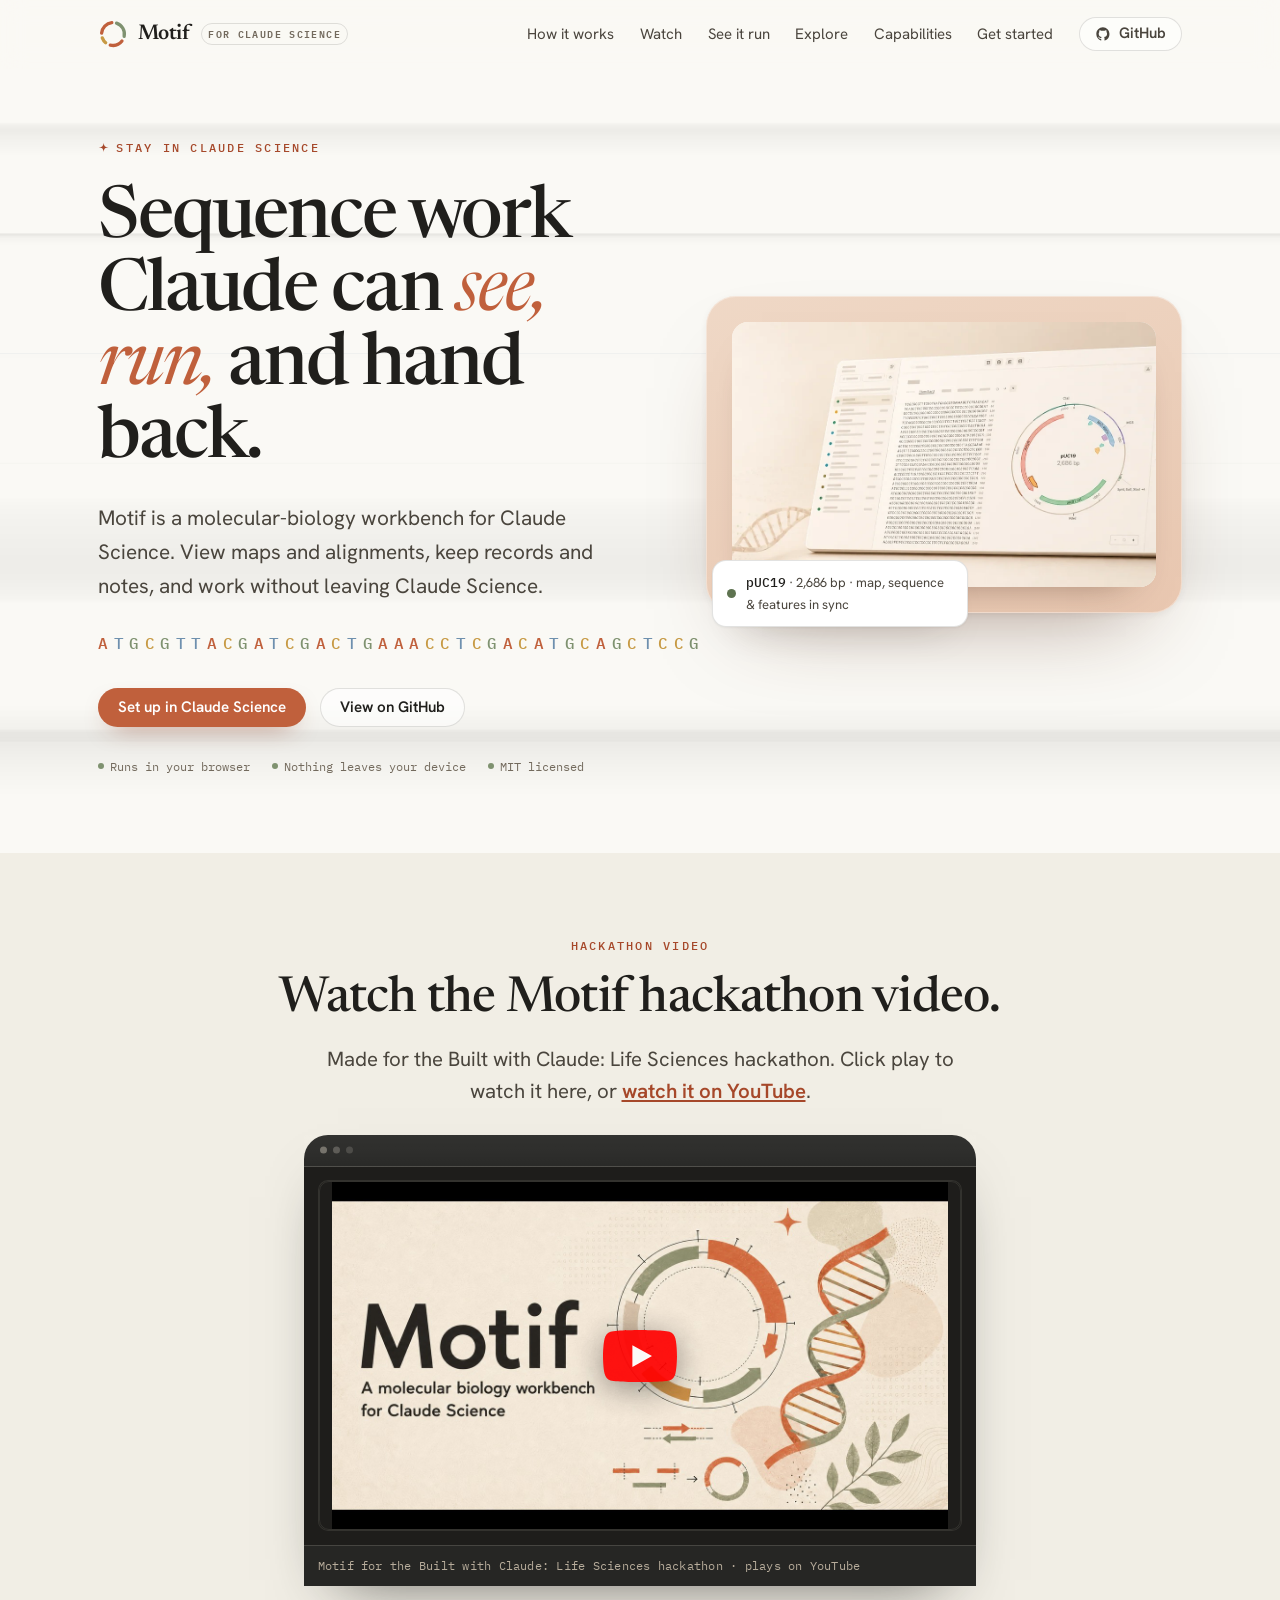
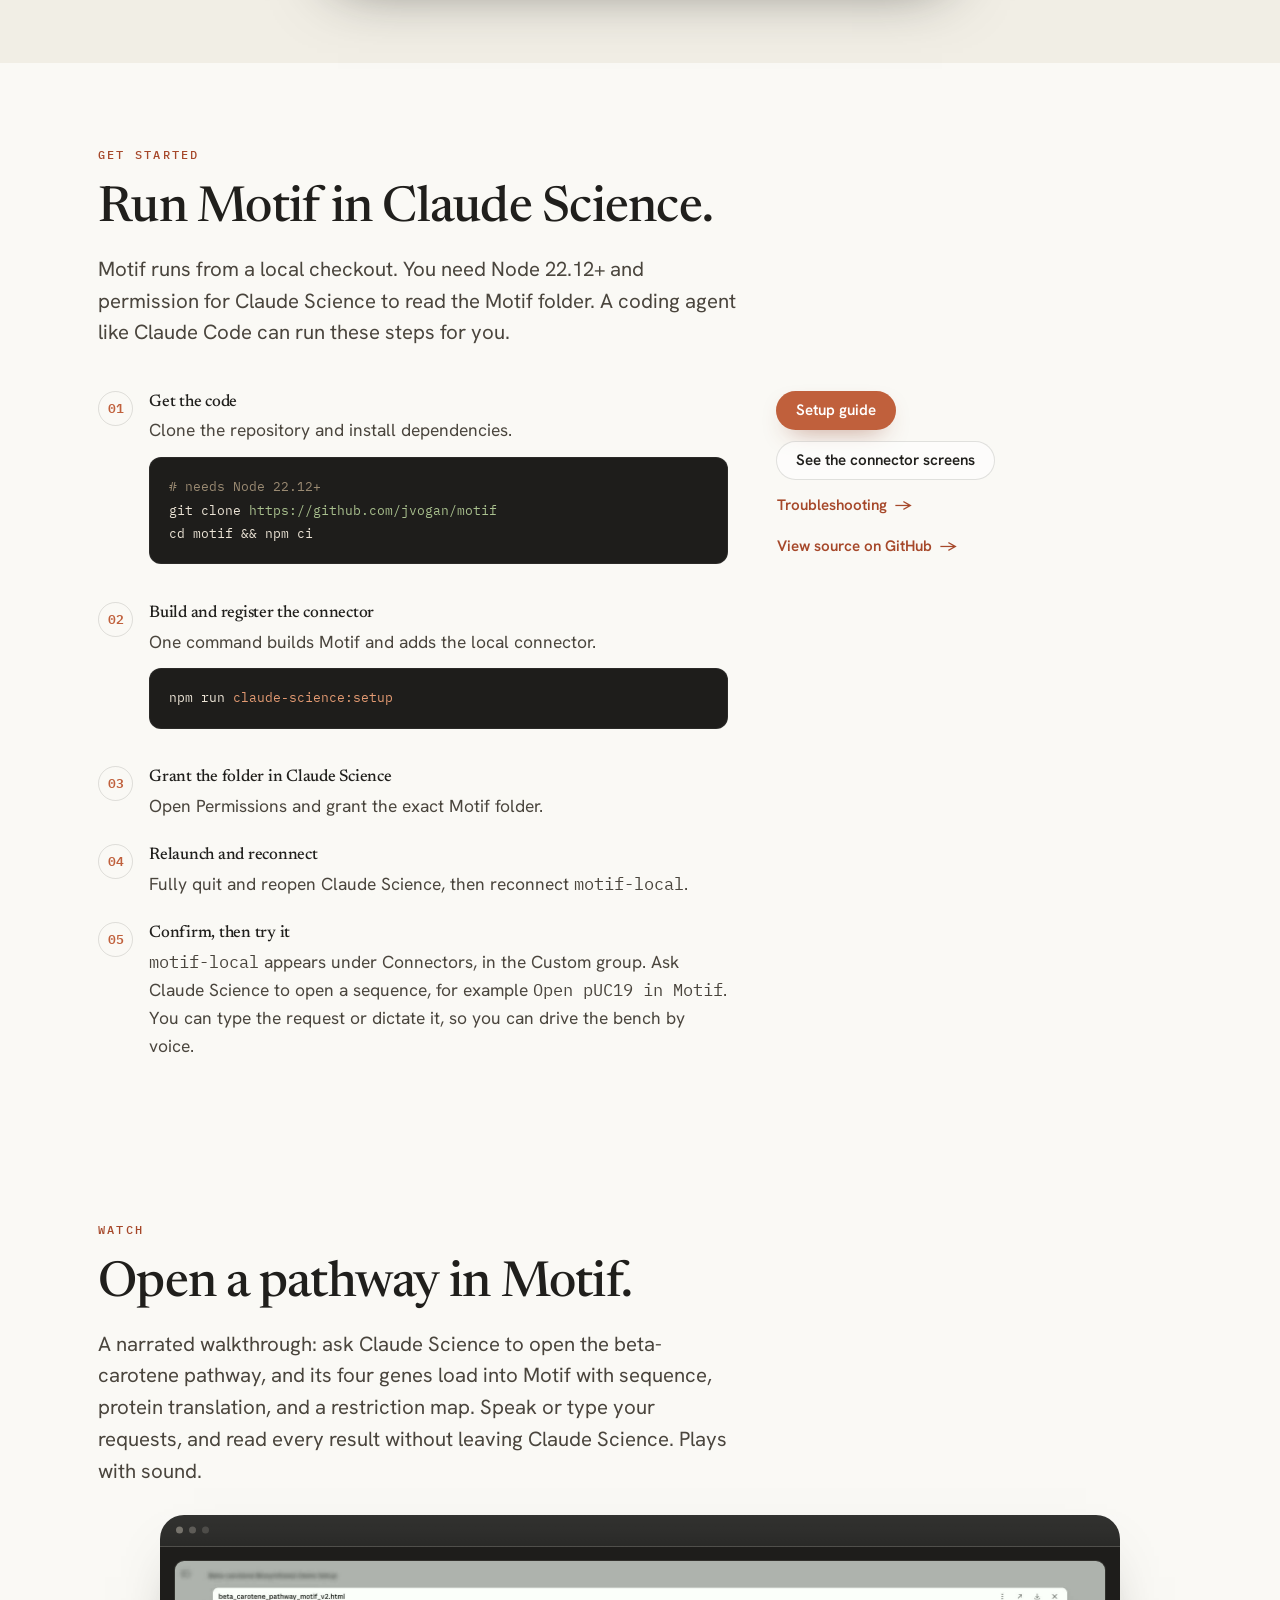
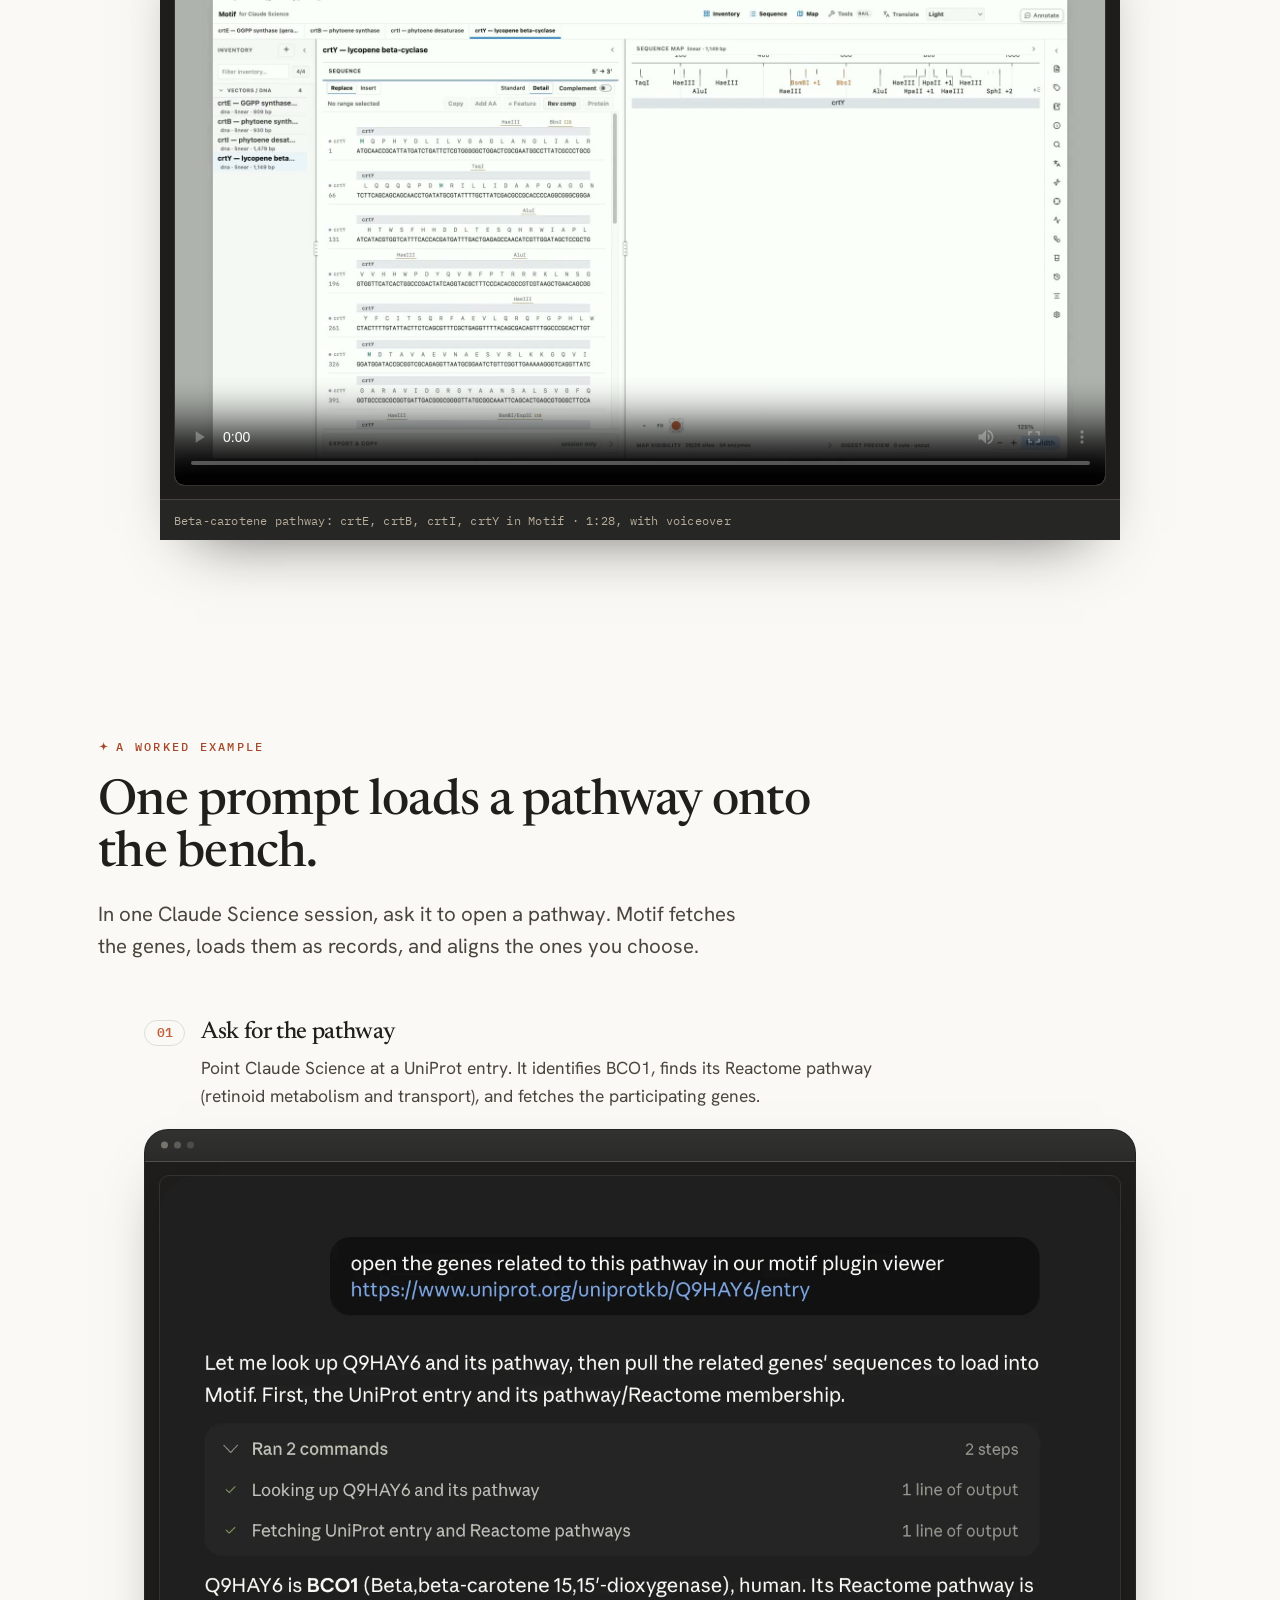
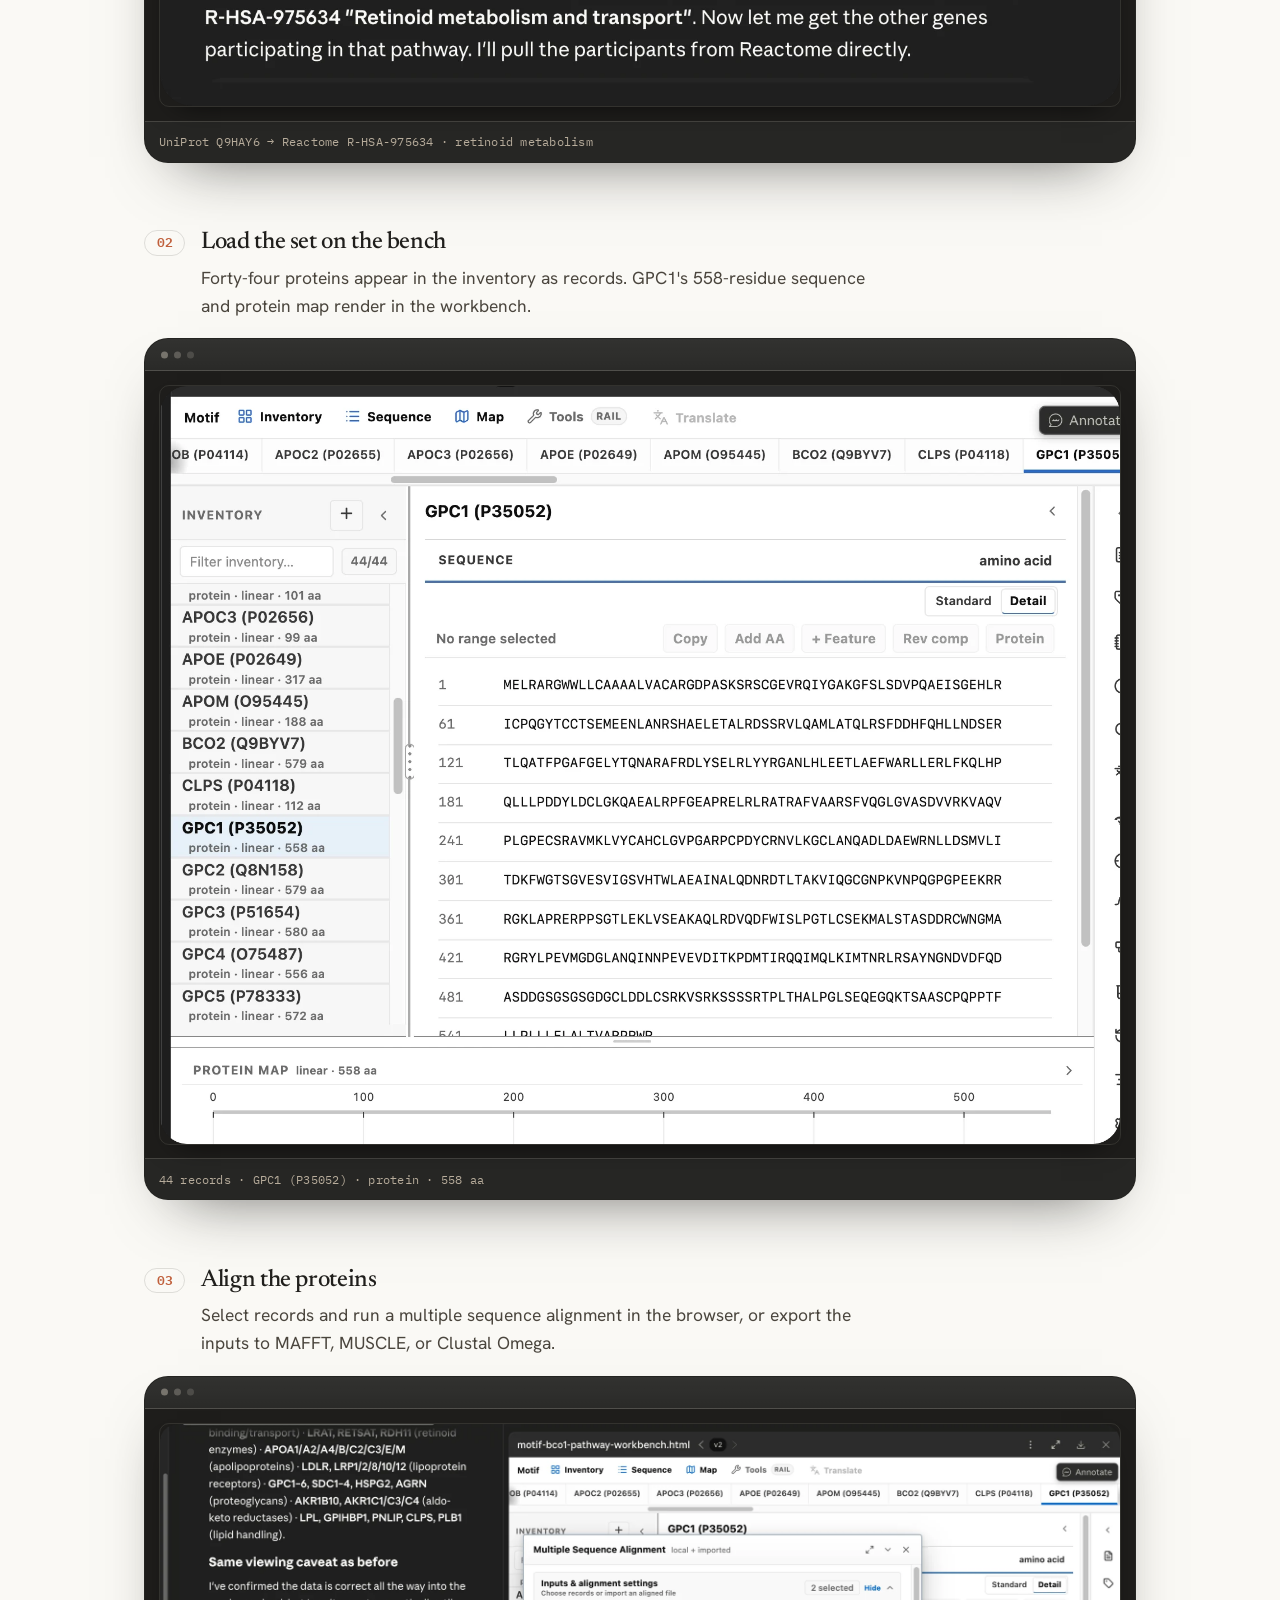
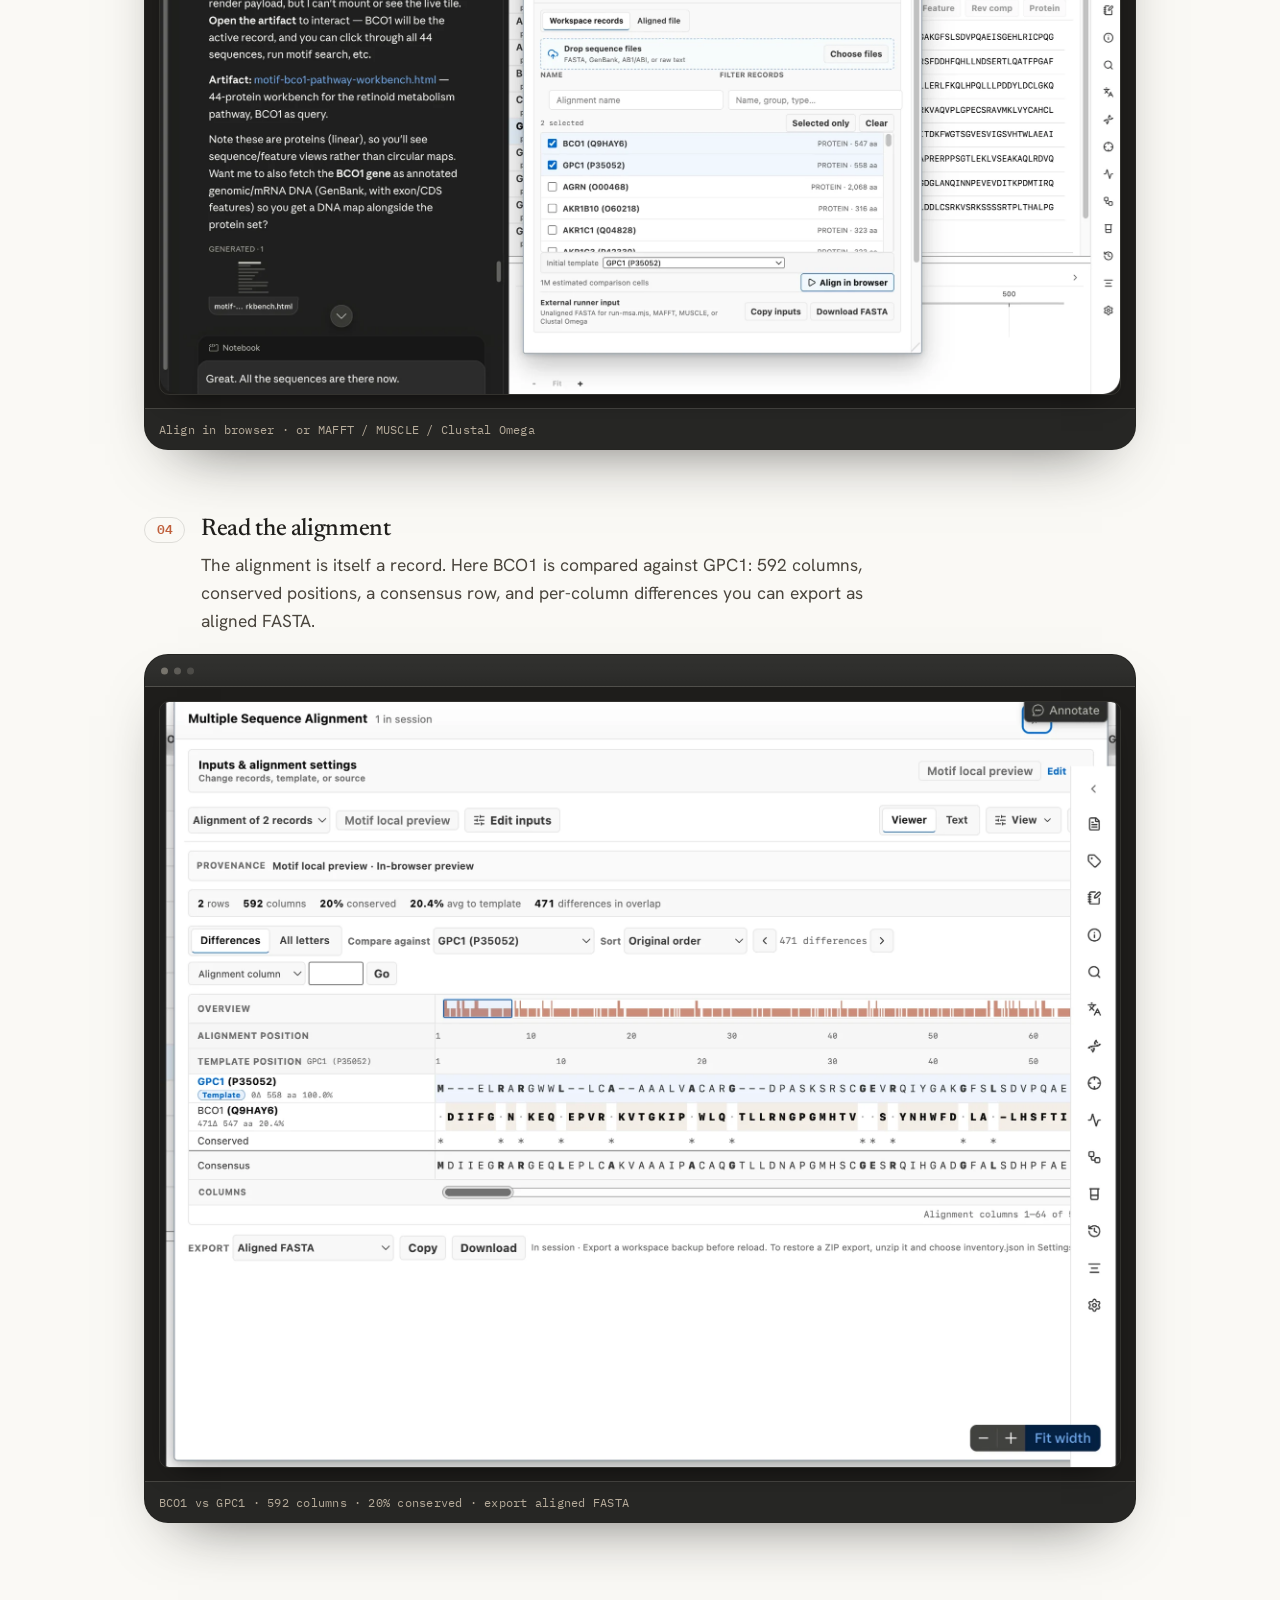
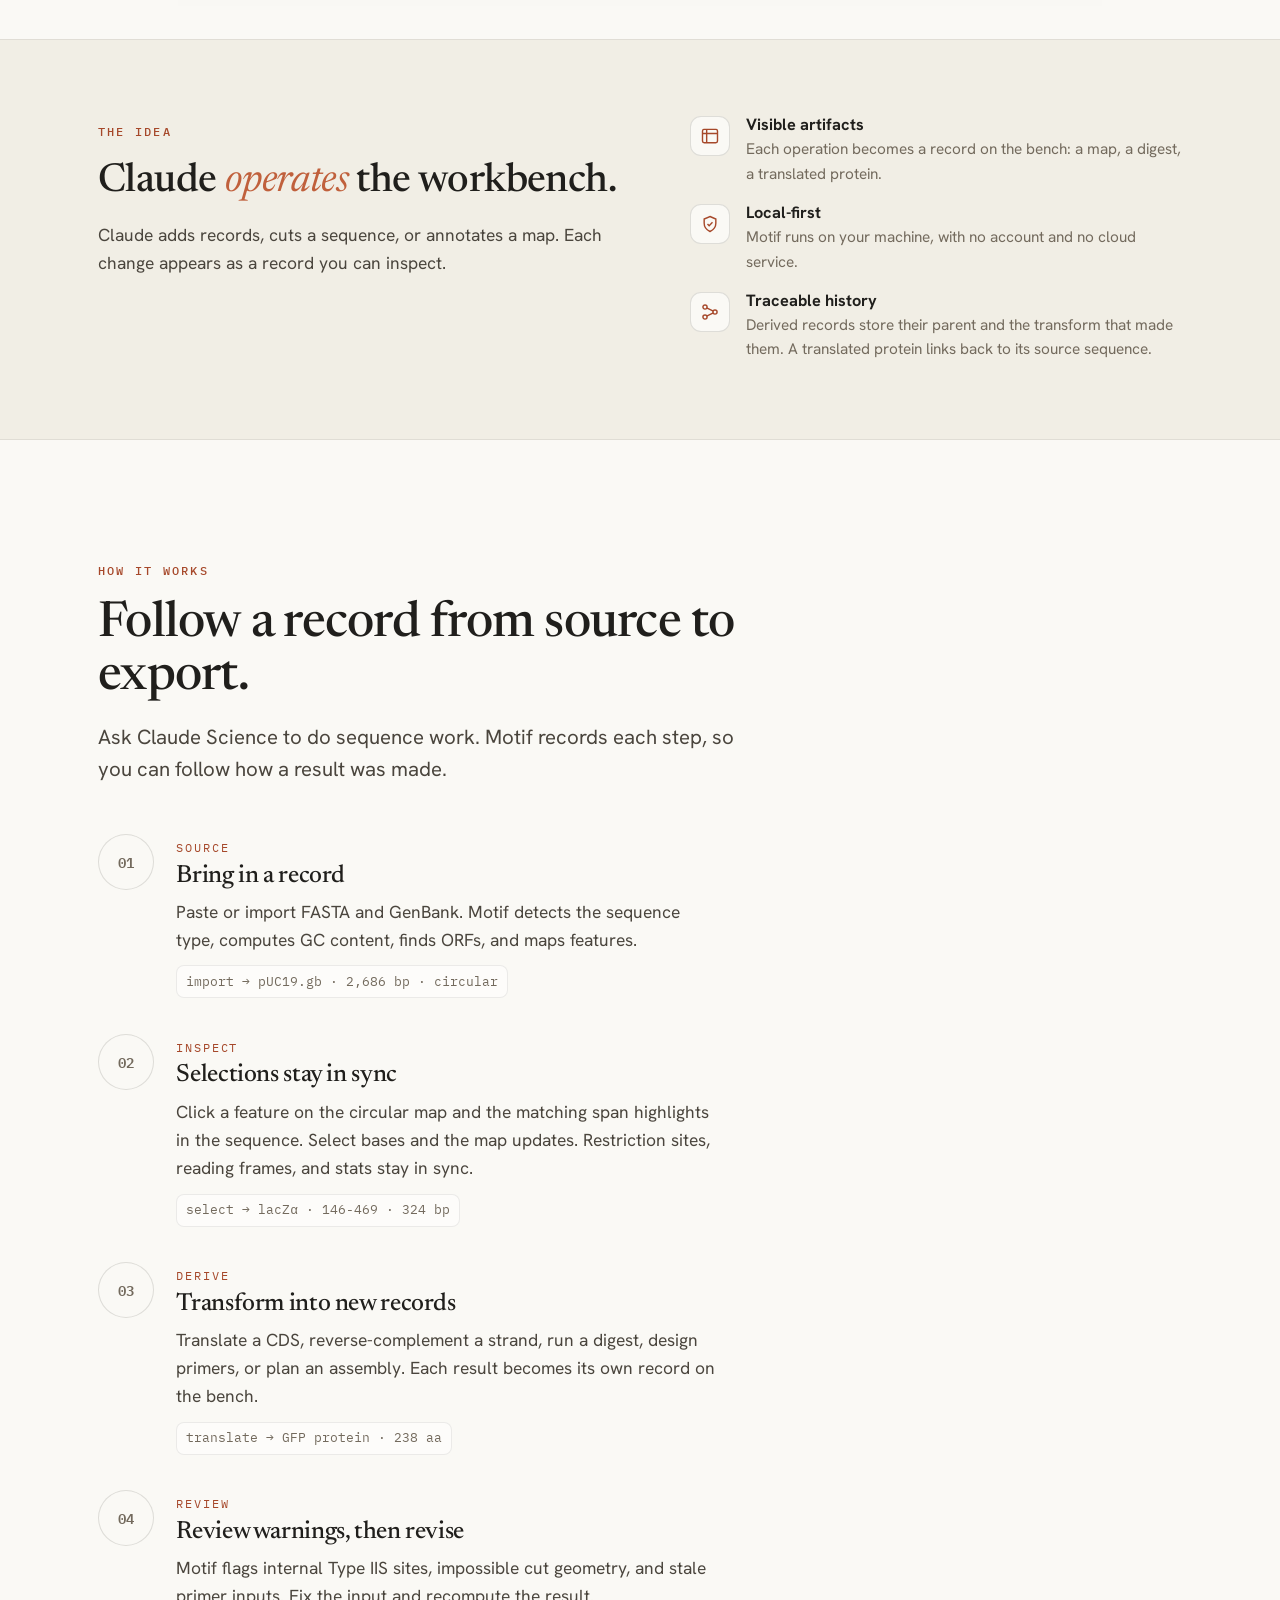
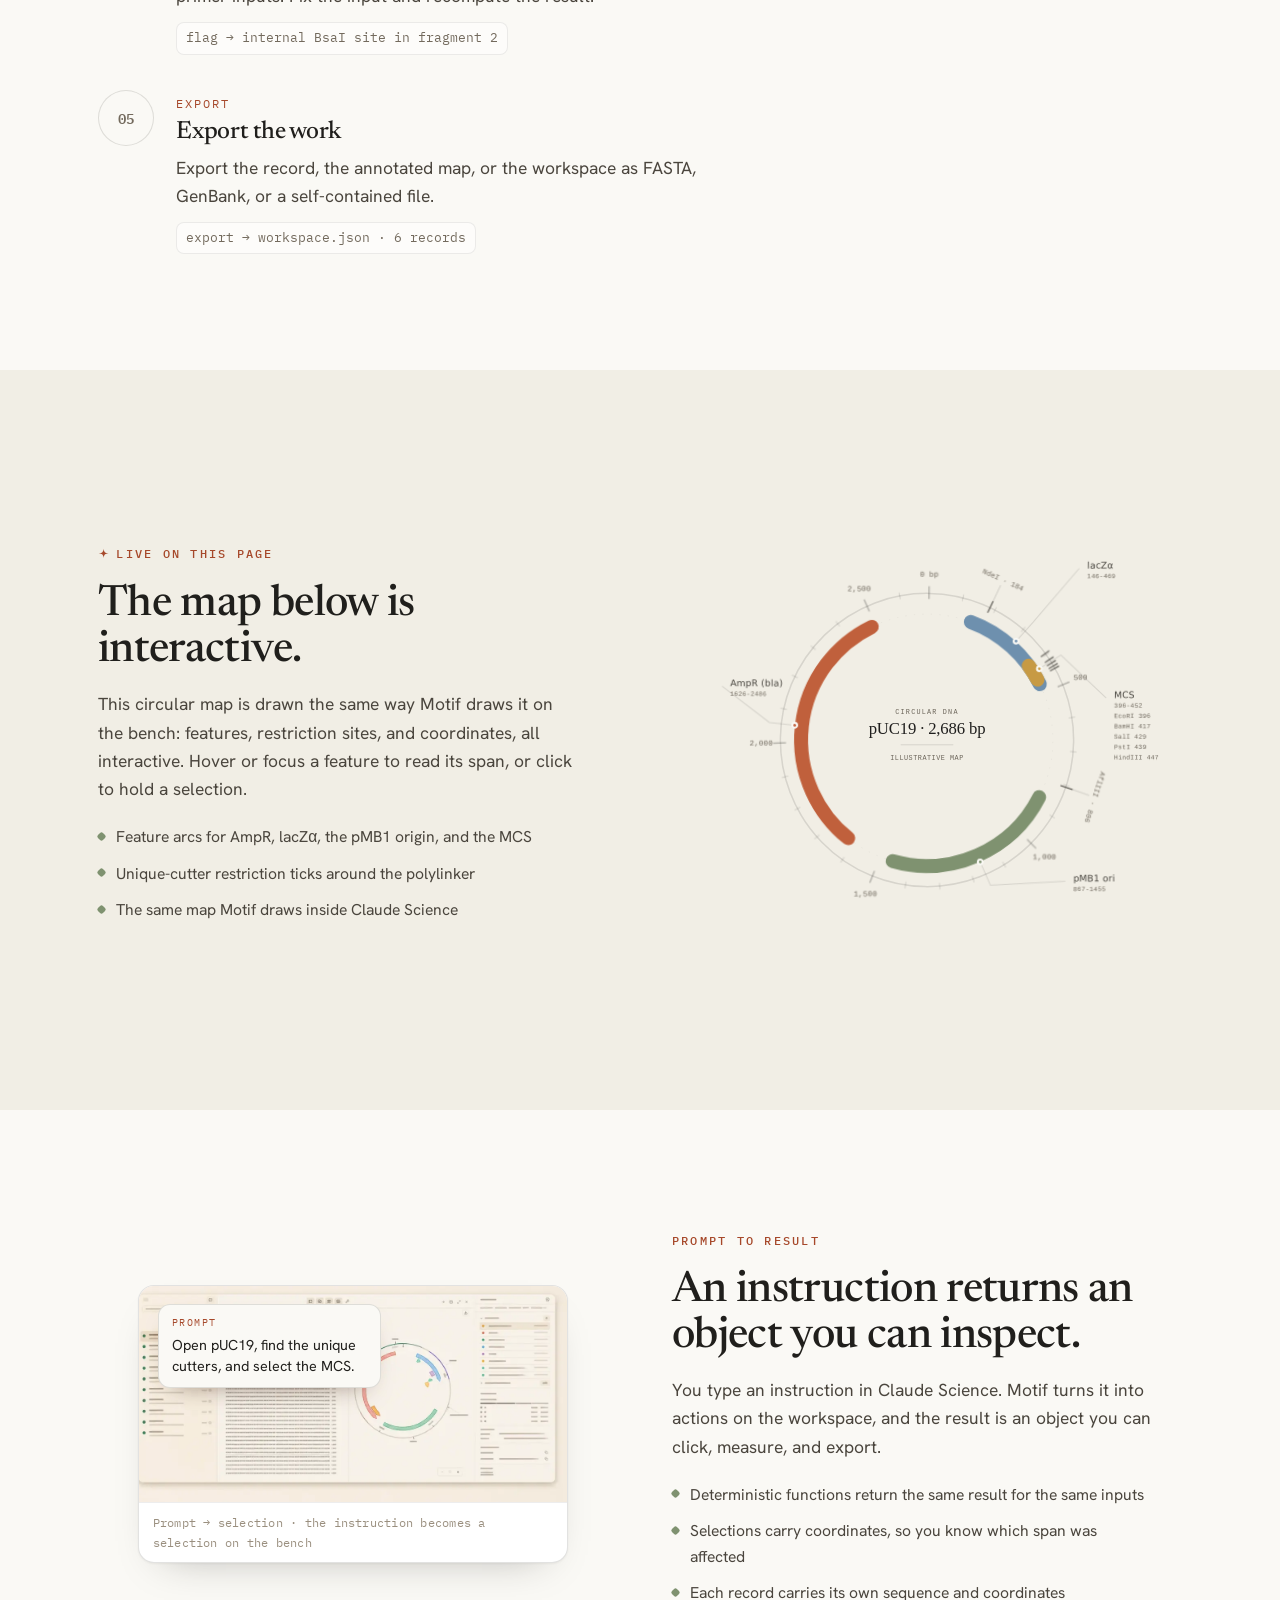
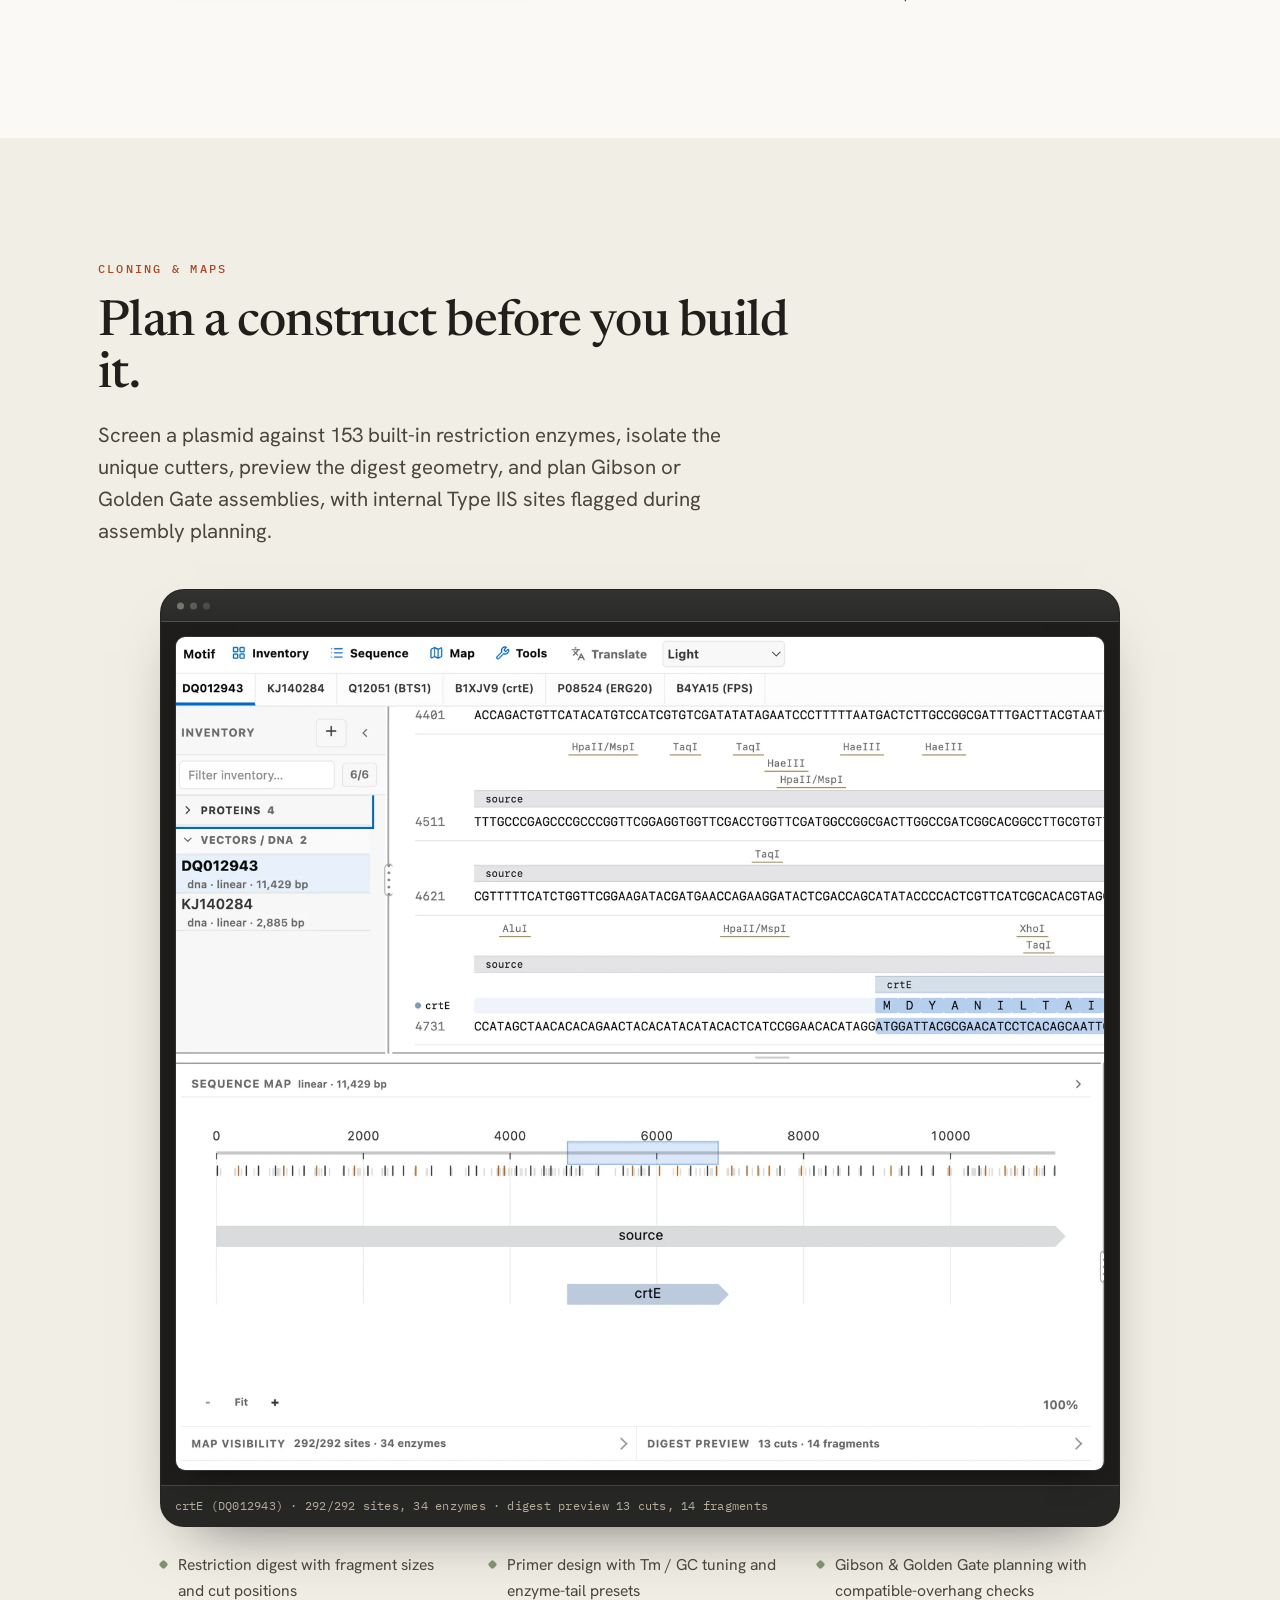
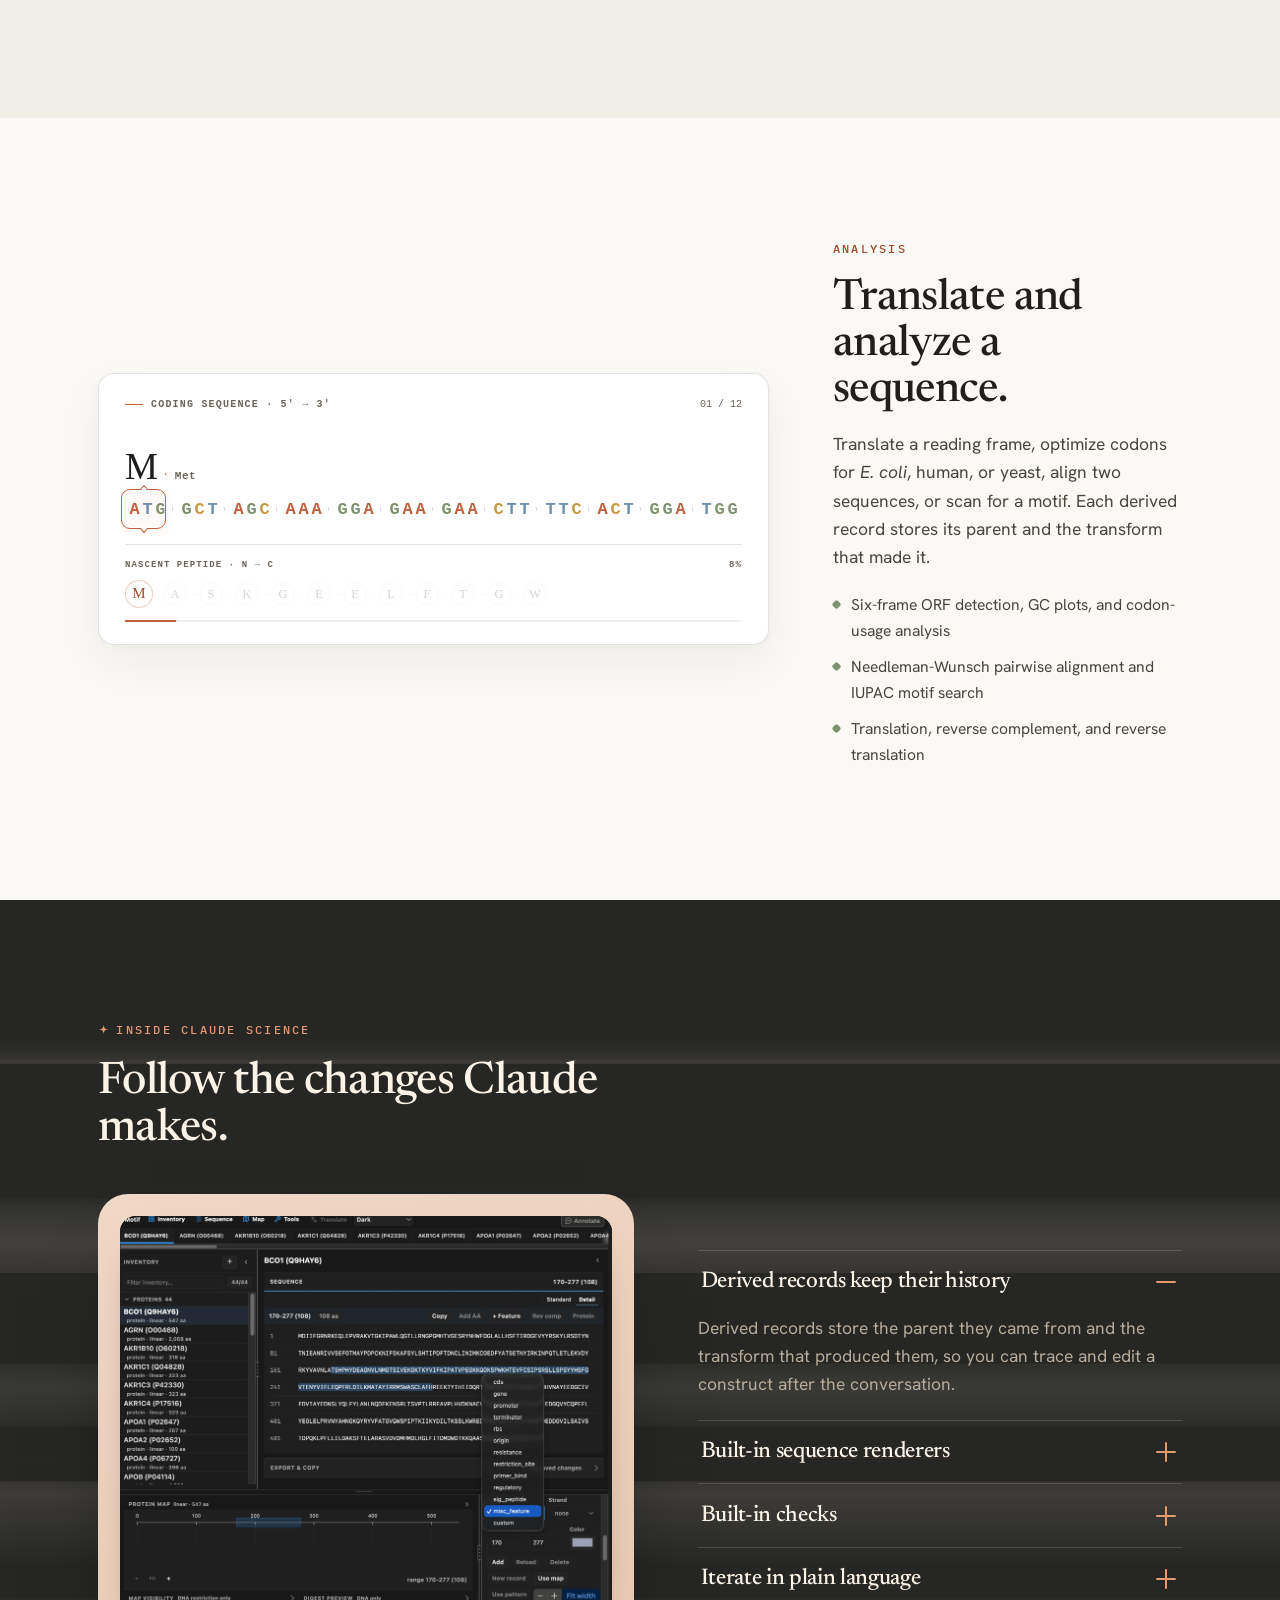
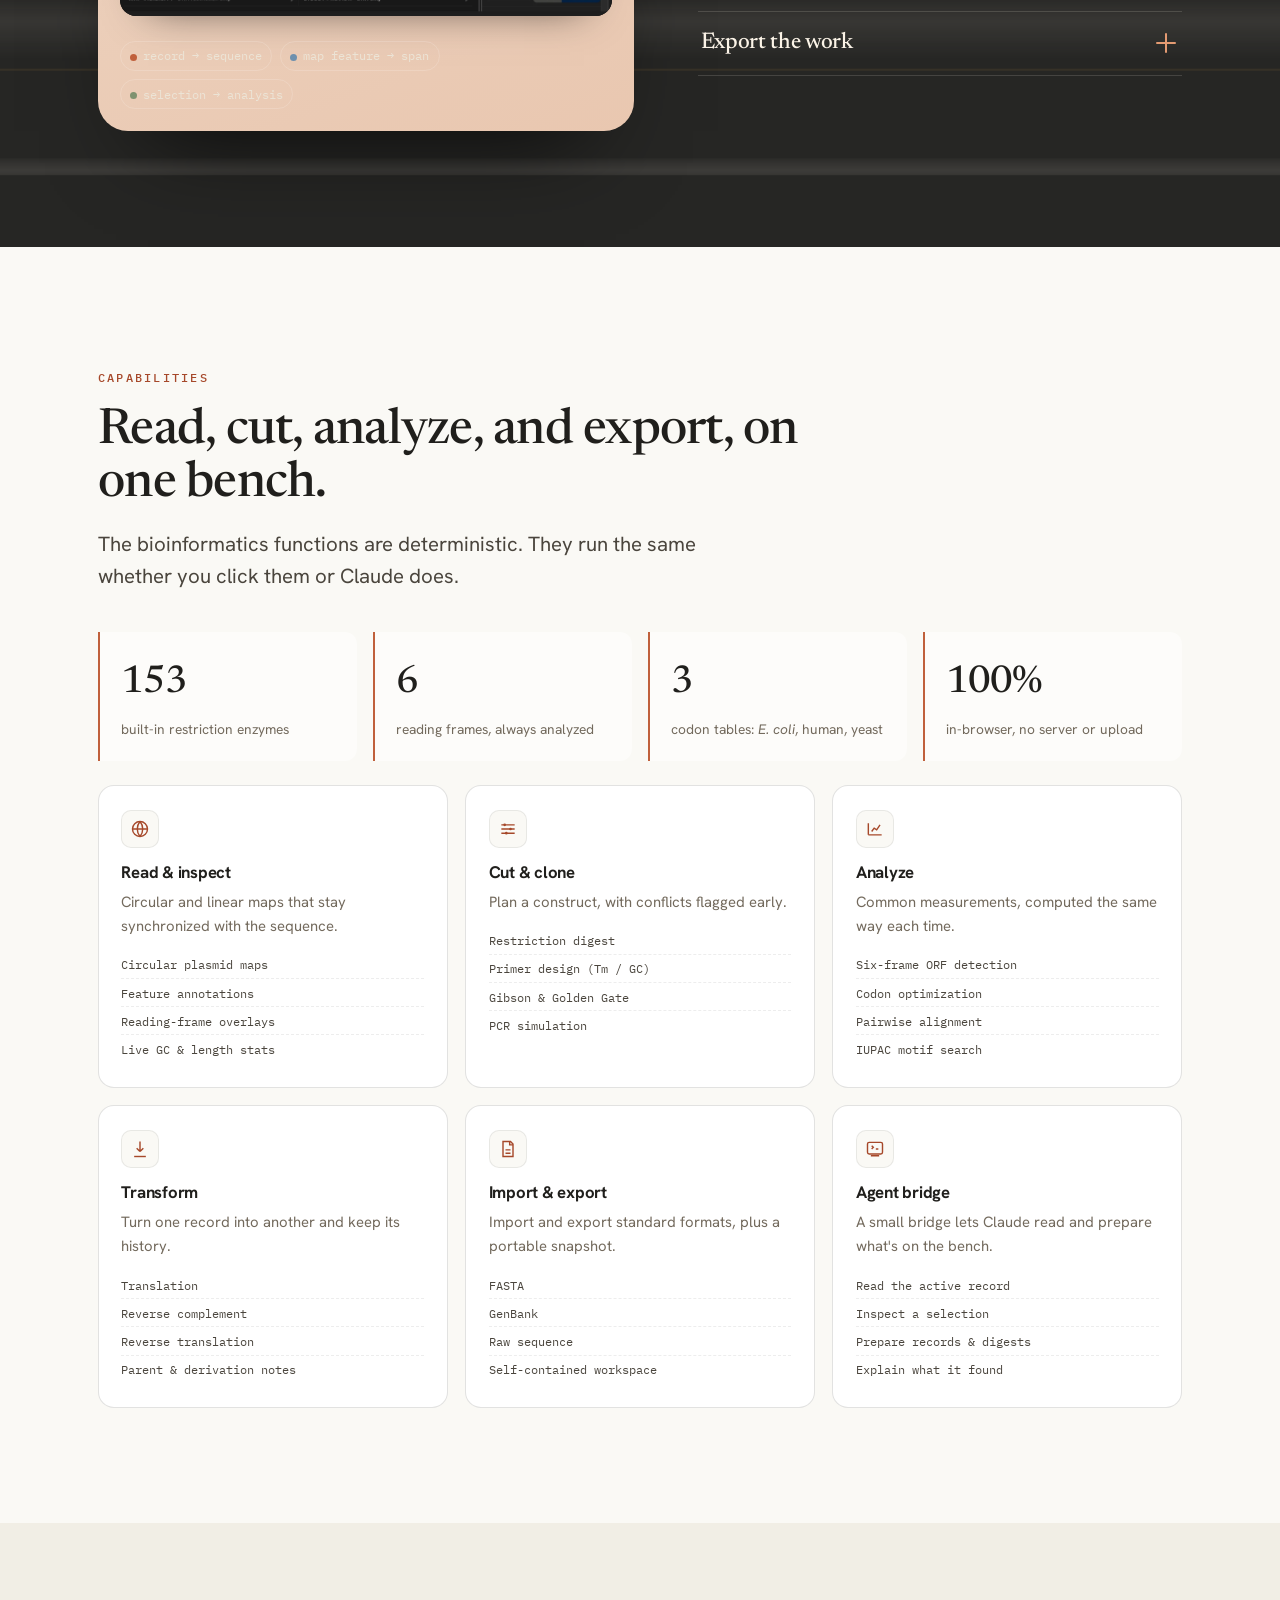
==== index.html @ 1529b946 "Add a hackathon video section with a click-to-load YouTube embed Add a temporary section near the to" ====
<!doctype html>
<html lang="en">
<head>
  <meta charset="UTF-8" />
  <meta name="viewport" content="width=device-width, initial-scale=1" />
  <title>Motif: a molecular-biology bench for Claude Science</title>
  <meta name="description" content="Motif is a Claude Science plugin that turns a conversation into a molecular-biology workbench (plasmid maps, restriction digests, primer design, and cloning plans) you can inspect down to the base pair, all inside Claude Science. Runs locally; nothing leaves your device." />
  <meta name="color-scheme" content="light" />
  <meta name="theme-color" content="#FAF9F5" />
  <link rel="icon" href="assets/img/favicon.svg" type="image/svg+xml" />
  <link rel="canonical" href="https://jvogan.github.io/motif-site/" />

  <meta property="og:type" content="website" />
  <meta property="og:url" content="https://jvogan.github.io/motif-site/" />
  <meta property="og:title" content="Motif: a molecular-biology bench for Claude Science" />
  <meta property="og:description" content="A Claude Science plugin that turns a conversation into a sequence workbench you can inspect down to the base pair. Local-first, MIT-licensed." />
  <meta property="og:image" content="https://jvogan.github.io/motif-site/assets/social/og-card.png" />
  <meta property="og:image:width" content="1200" />
  <meta property="og:image:height" content="630" />
  <meta property="og:image:alt" content="Motif for Claude Science. Sequence records and results in one workbench." />
  <meta name="twitter:card" content="summary_large_image" />
  <meta name="twitter:title" content="Motif: a molecular-biology bench for Claude Science" />
  <meta name="twitter:image" content="https://jvogan.github.io/motif-site/assets/social/og-card.png" />
  <meta name="twitter:image:alt" content="Motif for Claude Science. Sequence records and results in one workbench." />

  <link rel="preconnect" href="https://fonts.googleapis.com" />
  <link rel="preconnect" href="https://fonts.gstatic.com" crossorigin />
  <link href="https://fonts.googleapis.com/css2?family=Newsreader:ital,opsz,wght@0,6..72,400..600;1,6..72,400..500&family=Hanken+Grotesk:wght@400;500;600;700&family=IBM+Plex+Mono:wght@400;500;600&display=swap" rel="stylesheet" />
  <link rel="stylesheet" href="css/styles.css" />
</head>
<body>

<!-- ============================ NAV ============================ -->
<header class="nav" id="nav">
  <div class="container nav__inner">
    <a class="brand" href="#top" aria-label="Motif home">
      <svg viewBox="0 0 100 100" fill="none" aria-hidden="true">
        <path d="M12.09 47.35 A38 38 0 0 1 46.03 12.21" stroke="#C0603C" stroke-width="11" stroke-linecap="round"/>
        <path d="M61.74 13.86 A38 38 0 0 1 87.17 57.90" stroke="#7F9270" stroke-width="11" stroke-linecap="round"/>
        <path d="M79.94 73.40 A38 38 0 0 1 40.81 86.87" stroke="#C0603C" stroke-width="11" stroke-linecap="round"/>
        <path d="M25.57 79.11 A38 38 0 0 1 14.29 63.00" stroke="#C79A44" stroke-width="11" stroke-linecap="round"/>
      </svg>
      Motif
      <span class="brand__for">for Claude Science</span>
    </a>
    <nav class="nav__links" aria-label="Primary">
      <a href="#how">How it works</a>
      <a href="#watch">Watch</a>
      <a href="#session">See it run</a>
      <a href="#explore">Explore</a>
      <a href="#capabilities">Capabilities</a>
      <a href="#setup">Get started</a>
      <a class="nav__gh btn btn--ghost btn--sm" href="https://github.com/jvogan/motif">
        <svg viewBox="0 0 24 24" fill="currentColor" aria-hidden="true"><path d="M12 2C6.48 2 2 6.58 2 12.25c0 4.53 2.87 8.37 6.84 9.73.5.1.68-.22.68-.49l-.01-1.7c-2.78.62-3.37-1.37-3.37-1.37-.46-1.18-1.11-1.5-1.11-1.5-.9-.63.07-.62.07-.62 1 .07 1.53 1.06 1.53 1.06.89 1.56 2.34 1.11 2.91.85.09-.66.35-1.11.63-1.37-2.22-.26-4.56-1.14-4.56-5.06 0-1.12.39-2.03 1.03-2.75-.1-.26-.45-1.3.1-2.7 0 0 .84-.28 2.75 1.05a9.4 9.4 0 0 1 5 0c1.91-1.33 2.75-1.05 2.75-1.05.55 1.4.2 2.44.1 2.7.64.72 1.03 1.63 1.03 2.75 0 3.93-2.34 4.79-4.57 5.05.36.32.68.94.68 1.9l-.01 2.82c0 .27.18.6.69.49A10.26 10.26 0 0 0 22 12.25C22 6.58 17.52 2 12 2Z"/></svg>
        GitHub
      </a>
    </nav>
  </div>
</header>

<main id="top">

<!-- ============================ HERO ============================ -->
<section class="hero" aria-labelledby="hero-h">
  <div class="ambient-host" data-ambient="light" aria-hidden="true"></div>
  <div class="container hero__grid">
    <div class="hero__copy">
      <span class="eyebrow">
        <svg class="ast" viewBox="0 0 24 24" fill="currentColor" aria-hidden="true"><path d="M12 1.5c.45 4.6 1.7 7.2 4.2 8.5 1.45.78 3.4 1.3 6.3 1.5-2.9.2-4.85.72-6.3 1.5-2.5 1.3-3.75 3.9-4.2 8.5-.45-4.6-1.7-7.2-4.2-8.5-1.45-.78-3.4-1.3-6.3-1.5 2.9-.2 4.85-.72 6.3-1.5 2.5-1.3 3.75-3.9 4.2-8.5Z"/></svg>
        Stay in Claude Science
      </span>
      <h1 id="hero-h">Sequence work Claude can <em>see, run,</em> and hand back.</h1>
      <p class="hero__lead">Motif is a molecular-biology workbench for Claude Science. View maps and alignments, keep records and notes, and work without leaving Claude Science.</p>
      <div class="motif-strip" id="motifStrip" aria-hidden="true"></div>
      <div class="hero__cta">
        <a class="btn btn--primary" href="#setup">Set up in Claude Science</a>
        <a class="btn btn--ghost" href="https://github.com/jvogan/motif">View on GitHub</a>
      </div>
      <div class="hero__trust">
        <span><i class="dot"></i> Runs in your browser</span>
        <span><i class="dot"></i> Nothing leaves your device</span>
        <span><i class="dot"></i> MIT licensed</span>
      </div>
    </div>

    <div class="hero__stage reveal">
      <div class="panel">
        <div class="panel__inner">
          <img src="assets/img/hero-workbench.webp" width="1800" height="600"
               alt="The Motif workbench: a three-pane view with a sequence inventory, a nucleotide sequence pane, and a circular pUC19 plasmid map with labeled features, on a warm cream background." />
        </div>
      </div>
      <div class="hero__chip" aria-hidden="true">
        <i class="pulse"></i>
        <span><span class="mono">pUC19</span> · 2,686 bp · map, sequence &amp; features in sync</span>
      </div>
    </div>
  </div>
</section>

<!-- ============================ HACKATHON VIDEO (TEMP — remove after hackathon) ============================ -->
<section class="section section--tight bg-parchment" id="hackathon" aria-labelledby="hk-h">
  <div class="container">
    <div class="section-head reveal">
      <span class="eyebrow">Hackathon video</span>
      <h2 id="hk-h">Watch the Motif hackathon video.</h2>
      <p class="lead">Made for the Built with Claude: Life Sciences hackathon. Click play to watch it here, or <a class="ytlite__yt" href="https://www.youtube.com/watch?v=i3rKC03oKtM">watch it on YouTube</a>.</p>
    </div>
    <figure class="screenshot-window video-window ytlite reveal" data-ytid="i3rKC03oKtM">
      <div class="screenshot-window__bar" aria-hidden="true"></div>
      <div class="screenshot-window__image">
        <button type="button" class="ytlite__btn" aria-label="Play the Motif hackathon video on YouTube">
          <img class="ytlite__poster" src="assets/video/hackathon-yt-poster.jpg" width="1280" height="720"
               alt="" loading="lazy" />
          <span class="ytlite__play" aria-hidden="true">
            <svg viewBox="0 0 68 48"><path d="M66.52 7.74c-.78-2.93-2.49-5.42-5.42-6.2C55.79.13 34 0 34 0S12.21.13 6.9 1.54c-2.93.78-4.63 3.27-5.42 6.2C.06 13.05 0 24 0 24s.06 10.95 1.48 16.26c.78 2.93 2.49 5.42 5.42 6.2C12.21 47.87 34 48 34 48s21.79-.13 27.1-1.54c2.93-.78 4.64-3.27 5.42-6.2C67.94 34.95 68 24 68 24s-.06-10.95-1.48-16.26z" fill="#f00"/><path d="M45 24 27 14v20z" fill="#fff"/></svg>
          </span>
        </button>
      </div>
      <figcaption>Motif for the Built with Claude: Life Sciences hackathon · plays on YouTube</figcaption>
    </figure>
  </div>
</section>

<!-- ============================ GET STARTED (setup, near top) ============================ -->
<section class="section section--tight" id="setup" aria-labelledby="setup-h">
  <div class="container">
    <div class="section-head reveal">
      <span class="eyebrow">Get started</span>
      <h2 id="setup-h">Run Motif in Claude Science.</h2>
      <p class="lead">Motif runs from a local checkout. You need Node&nbsp;22.12+ and permission for Claude Science to read the Motif folder. A coding agent like Claude&nbsp;Code can run these steps for you.</p>
    </div>
    <div class="setup reveal">
      <ol class="setup__steps">
        <li class="setup__step">
          <h3>Get the code</h3>
          <p>Clone the repository and install dependencies.</p>
          <pre class="code"><span class="c"># needs Node 22.12+</span>
git clone <span class="s">https://github.com/jvogan/motif</span>
cd motif &amp;&amp; npm ci</pre>
        </li>
        <li class="setup__step">
          <h3>Build and register the connector</h3>
          <p>One command builds Motif and adds the local connector.</p>
          <pre class="code">npm run <span class="p">claude-science:setup</span></pre>
        </li>
        <li class="setup__step">
          <h3>Grant the folder in Claude Science</h3>
          <p>Open Permissions and grant the exact Motif folder.</p>
        </li>
        <li class="setup__step">
          <h3>Relaunch and reconnect</h3>
          <p>Fully quit and reopen Claude Science, then reconnect <span class="mono">motif-local</span>.</p>
        </li>
        <li class="setup__step">
          <h3>Confirm, then try it</h3>
          <p><span class="mono">motif-local</span> appears under Connectors, in the Custom group. Ask Claude Science to open a sequence, for example <span class="mono">Open pUC19 in Motif</span>. You can type the request or dictate it, so you can drive the bench by voice.</p>
        </li>
      </ol>
      <aside class="setup__aside">
        <div class="setup__links">
          <a class="btn btn--primary" href="https://github.com/jvogan/motif/blob/main/docs/CLAUDE_SCIENCE_QUICKSTART.md">Setup guide</a>
          <a class="btn btn--ghost" href="#connect">See the connector screens</a>
          <a class="btn btn--link" href="https://github.com/jvogan/motif/blob/main/docs/CLAUDE_SCIENCE_TROUBLESHOOTING.md">Troubleshooting <span class="arrow" aria-hidden="true">→</span></a>
          <a class="btn btn--link" href="https://github.com/jvogan/motif">View source on GitHub <span class="arrow" aria-hidden="true">→</span></a>
        </div>
      </aside>
    </div>
  </div>
</section>

<!-- ============================ WATCH ============================ -->
<section class="section section--tight" id="watch" aria-labelledby="watch-h">
  <div class="container">
    <div class="section-head reveal">
      <span class="eyebrow">Watch</span>
      <h2 id="watch-h">Open a pathway in Motif.</h2>
      <p class="lead">A narrated walkthrough: ask Claude Science to open the beta-carotene pathway, and its four genes load into Motif with sequence, protein translation, and a restriction map. Speak or type your requests, and read every result without leaving Claude Science. Plays with sound.</p>
    </div>
    <figure class="screenshot-window video-window reveal">
      <div class="screenshot-window__bar" aria-hidden="true"></div>
      <div class="screenshot-window__image">
        <video controls preload="metadata" playsinline
               poster="assets/video/motif-demo-full-poster.jpg" width="1920" height="1080">
          <source src="assets/video/motif-demo-full.mp4" type="video/mp4" />
          <p>Your browser cannot play embedded video. <a href="assets/video/motif-demo-full.mp4">Download the video</a>.</p>
        </video>
      </div>
      <figcaption>Beta-carotene pathway: crtE, crtB, crtI, crtY in Motif · 1:28, with voiceover</figcaption>
    </figure>
  </div>
</section>

<!-- ============================ REAL SESSION (product screenshots) ============================ -->
<section class="section" id="session" aria-labelledby="ses-h">
  <div class="container">
    <div class="section-head reveal">
      <span class="eyebrow"><svg class="ast" viewBox="0 0 24 24" fill="currentColor" aria-hidden="true"><path d="M12 1.5c.45 4.6 1.7 7.2 4.2 8.5 1.45.78 3.4 1.3 6.3 1.5-2.9.2-4.85.72-6.3 1.5-2.5 1.3-3.75 3.9-4.2 8.5-.45-4.6-1.7-7.2-4.2-8.5-1.45-.78-3.4-1.3-6.3-1.5 2.9-.2 4.85-.72 6.3-1.5 2.5-1.3 3.75-3.9 4.2-8.5Z"/></svg> A worked example</span>
      <h2 id="ses-h">One prompt loads a pathway onto the bench.</h2>
      <p class="lead">In one Claude Science session, ask it to open a pathway. Motif fetches the genes, loads them as records, and aligns the ones you choose.</p>
    </div>
    <ol class="session">
      <li class="session__step reveal">
        <div class="session__meta">
          <span class="session__num" aria-hidden="true">01</span>
          <div class="session__caption">
            <h3>Ask for the pathway</h3>
            <p>Point Claude Science at a UniProt entry. It identifies BCO1, finds its Reactome pathway (retinoid metabolism and transport), and fetches the participating genes.</p>
          </div>
        </div>
        <figure class="figure screenshot-window">
          <div class="screenshot-window__bar" aria-hidden="true"></div>
          <div class="screenshot-window__image">
            <img src="assets/shots/claude-science-fetch-pathway.webp" width="1468" height="810" loading="lazy"
                 alt="Claude Science reading a UniProt link, identifying BCO1 and its retinoid-metabolism Reactome pathway, and fetching the pathway's genes." />
          </div>
          <figcaption>UniProt Q9HAY6 → Reactome R-HSA-975634 · retinoid metabolism</figcaption>
        </figure>
      </li>
      <li class="session__step reveal">
        <div class="session__meta">
          <span class="session__num" aria-hidden="true">02</span>
          <div class="session__caption">
            <h3>Load the set on the bench</h3>
            <p>Forty-four proteins appear in the inventory as records. GPC1's 558-residue sequence and protein map render in the workbench.</p>
          </div>
        </div>
        <figure class="figure screenshot-window">
          <div class="screenshot-window__bar" aria-hidden="true"></div>
          <div class="screenshot-window__image">
            <img src="assets/shots/motif-pathway-genes-loaded.webp" width="1714" height="1352" loading="lazy"
                 alt="The Motif workbench with 44 pathway proteins in the inventory and GPC1's amino-acid sequence and protein map open." />
          </div>
          <figcaption>44 records · GPC1 (P35052) · protein · 558 aa</figcaption>
        </figure>
      </li>
      <li class="session__step reveal">
        <div class="session__meta">
          <span class="session__num" aria-hidden="true">03</span>
          <div class="session__caption">
            <h3>Align the proteins</h3>
            <p>Select records and run a multiple sequence alignment in the browser, or export the inputs to MAFFT, MUSCLE, or Clustal Omega.</p>
          </div>
        </div>
        <figure class="figure screenshot-window">
          <div class="screenshot-window__bar" aria-hidden="true"></div>
          <div class="screenshot-window__image">
            <img src="assets/shots/motif-pathway-msa.webp" width="2000" height="1187" loading="lazy"
                 alt="Motif's Multiple Sequence Alignment dialog with pathway proteins selected and options to align in the browser or export to external aligners." />
          </div>
          <figcaption>Align in browser · or MAFFT / MUSCLE / Clustal Omega</figcaption>
        </figure>
      </li>
      <li class="session__step reveal">
        <div class="session__meta">
          <span class="session__num" aria-hidden="true">04</span>
          <div class="session__caption">
            <h3>Read the alignment</h3>
            <p>The alignment is itself a record. Here BCO1 is compared against GPC1: 592 columns, conserved positions, a consensus row, and per-column differences you can export as aligned FASTA.</p>
          </div>
        </div>
        <figure class="figure screenshot-window">
          <div class="screenshot-window__bar" aria-hidden="true"></div>
          <div class="screenshot-window__image">
            <img src="assets/shots/motif-msa-result.webp" width="2000" height="1593" loading="lazy"
                 alt="A rendered multiple sequence alignment of BCO1 against GPC1: 592 columns with conserved positions, a consensus row, and per-column differences." />
          </div>
          <figcaption>BCO1 vs GPC1 · 592 columns · 20% conserved · export aligned FASTA</figcaption>
        </figure>
      </li>
    </ol>
  </div>
</section>

<!-- ============================ THESIS ============================ -->
<section class="thesis">
  <div class="container section section--tight thesis__inner">
    <div class="reveal">
      <span class="eyebrow">The idea</span>
      <h2 style="margin-top:1rem">Claude <em class="u">operates</em> the workbench.</h2>
      <p style="margin-top:1.1rem; max-width:34rem;">Claude adds records, cuts a sequence, or annotates a map. Each change appears as a record you can inspect.</p>
    </div>
    <div class="proofs">
      <div class="proof reveal" data-delay="1">
        <div class="proof__mark"><svg viewBox="0 0 24 24" fill="none" stroke="currentColor" stroke-width="1.7"><rect x="3" y="4" width="18" height="16" rx="2"/><path d="M3 9h18M8 4v16"/></svg></div>
        <div><h3>Visible artifacts</h3><p>Each operation becomes a record on the bench: a map, a digest, a translated protein.</p></div>
      </div>
      <div class="proof reveal" data-delay="2">
        <div class="proof__mark"><svg viewBox="0 0 24 24" fill="none" stroke="currentColor" stroke-width="1.7"><path d="M12 3l7 3v5c0 4.5-3 8-7 10-4-2-7-5.5-7-10V6z"/><path d="M9 12l2 2 4-4"/></svg></div>
        <div><h3>Local-first</h3><p>Motif runs on your machine, with no account and no cloud service.</p></div>
      </div>
      <div class="proof reveal" data-delay="3">
        <div class="proof__mark"><svg viewBox="0 0 24 24" fill="none" stroke="currentColor" stroke-width="1.7"><circle cx="6" cy="6" r="2.5"/><circle cx="6" cy="18" r="2.5"/><circle cx="18" cy="12" r="2.5"/><path d="M8 7l8 4M8 17l8-4"/></svg></div>
        <div><h3>Traceable history</h3><p>Derived records store their parent and the transform that made them. A translated protein links back to its source sequence.</p></div>
      </div>
    </div>
  </div>
</section>

<!-- ============================ HOW IT WORKS / PROVENANCE THREAD ============================ -->
<section class="section" id="how" aria-labelledby="how-h">
  <div class="container">
    <div class="section-head reveal">
      <span class="eyebrow">How it works</span>
      <h2 id="how-h">Follow a record from source to export.</h2>
      <p class="lead">Ask Claude Science to do sequence work. Motif records each step, so you can follow how a result was made.</p>
    </div>
    <div class="lineage__track">
      <div class="thread" id="thread" aria-hidden="true"><svg preserveAspectRatio="none" viewBox="0 0 2 1000"><path id="threadPath" d="M1 0 L1 1000" /></svg></div>
      <div class="stages">
        <div class="stage reveal"><div class="stage__node">01</div><div class="stage__body"><div class="stage__k">Source</div><h3>Bring in a record</h3><p>Paste or import FASTA and GenBank. Motif detects the sequence type, computes GC content, finds ORFs, and maps features.</p><span class="stage__meta">import → pUC19.gb · 2,686 bp · circular</span></div></div>
        <div class="stage reveal"><div class="stage__node">02</div><div class="stage__body"><div class="stage__k">Inspect</div><h3>Selections stay in sync</h3><p>Click a feature on the circular map and the matching span highlights in the sequence. Select bases and the map updates. Restriction sites, reading frames, and stats stay in sync.</p><span class="stage__meta">select → lacZα · 146-469 · 324 bp</span></div></div>
        <div class="stage reveal"><div class="stage__node">03</div><div class="stage__body"><div class="stage__k">Derive</div><h3>Transform into new records</h3><p>Translate a CDS, reverse-complement a strand, run a digest, design primers, or plan an assembly. Each result becomes its own record on the bench.</p><span class="stage__meta">translate → GFP protein · 238 aa</span></div></div>
        <div class="stage reveal"><div class="stage__node">04</div><div class="stage__body"><div class="stage__k">Review</div><h3>Review warnings, then revise</h3><p>Motif flags internal Type&nbsp;IIS sites, impossible cut geometry, and stale primer inputs. Fix the input and recompute the result.</p><span class="stage__meta">flag → internal BsaI site in fragment 2</span></div></div>
        <div class="stage reveal"><div class="stage__node">05</div><div class="stage__body"><div class="stage__k">Export</div><h3>Export the work</h3><p>Export the record, the annotated map, or the workspace as FASTA, GenBank, or a self-contained file.</p><span class="stage__meta">export → workspace.json · 6 records</span></div></div>
      </div>
    </div>
  </div>
</section>

<!-- ============================ INTERACTIVE: explore pUC19 (live plasmid map) ============================ -->
<section class="section bg-parchment" id="explore" aria-labelledby="ex-h">
  <div class="container band">
    <div class="band__copy reveal">
      <span class="eyebrow"><svg class="ast" viewBox="0 0 24 24" fill="currentColor" aria-hidden="true"><path d="M12 1.5c.45 4.6 1.7 7.2 4.2 8.5 1.45.78 3.4 1.3 6.3 1.5-2.9.2-4.85.72-6.3 1.5-2.5 1.3-3.75 3.9-4.2 8.5-.45-4.6-1.7-7.2-4.2-8.5-1.45-.78-3.4-1.3-6.3-1.5 2.9-.2 4.85-.72 6.3-1.5 2.5-1.3 3.75-3.9 4.2-8.5Z"/></svg> Live on this page</span>
      <h2 id="ex-h">The map below is interactive.</h2>
      <p>This circular map is drawn the same way Motif draws it on the bench: features, restriction sites, and coordinates, all interactive. Hover or focus a feature to read its span, or click to hold a selection.</p>
      <ul class="band__list">
        <li>Feature arcs for AmpR, lacZα, the pMB1 origin, and the MCS</li>
        <li>Unique-cutter restriction ticks around the polylinker</li>
        <li>The same map Motif draws inside Claude Science</li>
      </ul>
    </div>
    <div class="band__media reveal" data-delay="1">
      <div class="viz viz--map" id="plasmid-map">
        <figure class="figure viz__fallback">
          <img src="assets/banners/02-plasmid-signal.webp" width="1800" height="600"
               alt="An enlarged pUC19-style circular plasmid map with precise feature arcs and leader lines." loading="lazy" />
          <figcaption>pUC19 · circular map</figcaption>
        </figure>
      </div>
    </div>
  </div>
</section>

<!-- ============================ BAND: prompt to result ============================ -->
<section class="section" aria-labelledby="b1">
  <div class="container band">
  <div class="band__media reveal">
    <figure class="figure figure--flow">
      <img class="flow__frame" src="assets/banners/03b-workspace.webp" width="1050" height="530"
           alt="A Motif workspace: sequence rows with one region selected, a circular plasmid map with colored feature arcs, and enzyme and feature panels." loading="lazy" />
      <div class="flow__ask">
        <span class="flow__from">Prompt</span>
        <span class="flow__text">Open pUC19, find the unique cutters, and select the MCS.</span>
      </div>
      <figcaption>Prompt → selection · the instruction becomes a selection on the bench</figcaption>
    </figure>
  </div>
  <div class="band__copy reveal" data-delay="1">
    <span class="eyebrow">Prompt to result</span>
    <h2 id="b1">An instruction returns an object you can inspect.</h2>
    <p>You type an instruction in Claude Science. Motif turns it into actions on the workspace, and the result is an object you can click, measure, and export.</p>
    <ul class="band__list">
      <li>Deterministic functions return the same result for the same inputs</li>
      <li>Selections carry coordinates, so you know which span was affected</li>
      <li>Each record carries its own sequence and coordinates</li>
    </ul>
  </div>
  </div>
</section>

<!-- ============================ BAND: restriction cartography (flipped) ============================ -->
<section class="section bg-parchment" aria-labelledby="b2">
  <div class="container">
    <div class="section-head reveal">
      <span class="eyebrow">Cloning &amp; maps</span>
      <h2 id="b2">Plan a construct before you build it.</h2>
      <p class="lead">Screen a plasmid against 153 built-in restriction enzymes, isolate the unique cutters, preview the digest geometry, and plan Gibson or Golden&nbsp;Gate assemblies, with internal Type&nbsp;IIS sites flagged during assembly planning.</p>
    </div>
    <figure class="figure screenshot-window reveal cloning-window">
      <div class="screenshot-window__bar" aria-hidden="true"></div>
      <div class="screenshot-window__image">
        <img src="assets/shots/claude-science-restriction-digest.webp" width="1558" height="1398" loading="lazy"
             alt="The Motif workbench on an 11,429 bp record: named restriction sites (HpaII/MspI, TaqI, HaeIII, AluI, XhoI) marked on the sequence, a linear map covered in restriction ticks with the crtE feature, and a digest preview reading 13 cuts and 14 fragments across 292 sites and 34 enzymes." />
      </div>
      <figcaption>crtE (DQ012943) · 292/292 sites, 34 enzymes · digest preview 13 cuts, 14 fragments</figcaption>
    </figure>
    <ul class="band__list cloning-list reveal" data-delay="1">
      <li>Restriction digest with fragment sizes and cut positions</li>
      <li>Primer design with Tm / GC tuning and enzyme-tail presets</li>
      <li>Gibson &amp; Golden Gate planning with compatible-overhang checks</li>
    </ul>
  </div>
</section>

<!-- ============================ BAND: sequence to protein (live codon widget) ============================ -->
<section class="section" aria-labelledby="b3">
  <div class="container band">
  <div class="band__media reveal">
    <div class="viz viz--codons" id="codon-strip">
      <figure class="figure viz__fallback">
        <img src="assets/banners/04-sequence-to-protein.webp" width="1800" height="600"
             alt="Precise DNA sequence rows run across the canvas; one selected region unfolds into amino-acid translation ribbons above and a complementary strand below." loading="lazy" />
        <figcaption>Sequence → protein · a selected CDS becomes a translated record</figcaption>
      </figure>
    </div>
  </div>
  <div class="band__copy reveal" data-delay="1">
    <span class="eyebrow">Analysis</span>
    <h2 id="b3">Translate and analyze a sequence.</h2>
    <p>Translate a reading frame, optimize codons for <em>E.&nbsp;coli</em>, human, or yeast, align two sequences, or scan for a motif. Each derived record stores its parent and the transform that made it.</p>
    <ul class="band__list">
      <li>Six-frame ORF detection, GC plots, and codon-usage analysis</li>
      <li>Needleman-Wunsch pairwise alignment and IUPAC motif search</li>
      <li>Translation, reverse complement, and reverse translation</li>
    </ul>
  </div>
  </div>
</section>

<!-- ============================ DARK SHOWCASE: Claude drives it (accordion) ============================ -->
<section class="section showcase" aria-labelledby="sc-h">
  <div class="ambient-host" data-ambient="dark" aria-hidden="true"></div>
  <div class="container">
    <div class="showcase__intro reveal">
      <span class="eyebrow eyebrow--onDark"><svg class="ast" viewBox="0 0 24 24" fill="currentColor" aria-hidden="true"><path d="M12 1.5c.45 4.6 1.7 7.2 4.2 8.5 1.45.78 3.4 1.3 6.3 1.5-2.9.2-4.85.72-6.3 1.5-2.5 1.3-3.75 3.9-4.2 8.5-.45-4.6-1.7-7.2-4.2-8.5-1.45-.78-3.4-1.3-6.3-1.5 2.9-.2 4.85-.72 6.3-1.5 2.5-1.3 3.75-3.9 4.2-8.5Z"/></svg> Inside Claude Science</span>
      <h2 id="sc-h">Follow the changes Claude makes.</h2>
    </div>
    <div class="showcase__grid">
      <div class="showcase__panel reveal">
        <div class="panel__inner">
          <img src="assets/shots/motif-annotate-feature-dark.webp" width="2000" height="1626"
               alt="The Motif workbench in dark mode: the BCO1 protein record selected in the inventory, a residue range highlighted in the sequence pane, the protein map showing range 170 to 277, and the Add Feature panel open on misc_feature." loading="lazy" />
        </div>
        <div class="showcase__tags">
          <span class="tag"><span class="d" style="background:#C0603C"></span>record → sequence</span>
          <span class="tag"><span class="d" style="background:#6E90AE"></span>map feature → span</span>
          <span class="tag"><span class="d" style="background:#7F9270"></span>selection → analysis</span>
        </div>
      </div>
      <div class="accordion reveal" data-delay="1" id="acc">
        <div class="acc is-open">
          <button class="acc__btn" aria-expanded="true" aria-controls="acc-p1"><h3>Derived records keep their history</h3><span class="acc__ic" aria-hidden="true"></span></button>
          <div class="acc__panel" id="acc-p1" role="region"><div class="acc__inner">Derived records store the parent they came from and the transform that produced them, so you can trace and edit a construct after the conversation.</div></div>
        </div>
        <div class="acc">
          <button class="acc__btn" aria-expanded="false" aria-controls="acc-p2"><h3>Built-in sequence renderers</h3><span class="acc__ic" aria-hidden="true"></span></button>
          <div class="acc__panel" id="acc-p2" role="region"><div class="acc__inner">Circular and linear maps, sequence panes, digests, and protein views render in the browser. A bridge lets Claude read the underlying records.</div></div>
        </div>
        <div class="acc">
          <button class="acc__btn" aria-expanded="false" aria-controls="acc-p3"><h3>Built-in checks</h3><span class="acc__ic" aria-hidden="true"></span></button>
          <div class="acc__panel" id="acc-p3" role="region"><div class="acc__inner">A review pass flags internal <code>Type IIS</code> sites, impossible cuts, and stale primer inputs. Fix the input and recompute.</div></div>
        </div>
        <div class="acc">
          <button class="acc__btn" aria-expanded="false" aria-controls="acc-p4"><h3>Iterate in plain language</h3><span class="acc__ic" aria-hidden="true"></span></button>
          <div class="acc__panel" id="acc-p4" role="region"><div class="acc__inner">“Trim the 5′ UTR, re-screen the cutters, and translate the new frame.” Motif turns the instruction into workbench actions you can review.</div></div>
        </div>
        <div class="acc">
          <button class="acc__btn" aria-expanded="false" aria-controls="acc-p5"><h3>Export the work</h3><span class="acc__ic" aria-hidden="true"></span></button>
          <div class="acc__panel" id="acc-p5" role="region"><div class="acc__inner">FASTA, GenBank, an annotated map, or the workspace as one self-contained file.</div></div>
        </div>
      </div>
    </div>
  </div>
</section>

<!-- ============================ CAPABILITIES ============================ -->
<section class="section" id="capabilities" aria-labelledby="cap-h">
  <div class="container">
    <div class="section-head reveal">
      <span class="eyebrow">Capabilities</span>
      <h2 id="cap-h">Read, cut, analyze, and export, on one bench.</h2>
      <p class="lead">The bioinformatics functions are deterministic. They run the same whether you click them or Claude does.</p>
    </div>

    <div class="stats">
      <div class="stat reveal"><b class="tnum">153</b><span>built-in restriction enzymes</span></div>
      <div class="stat reveal" data-delay="1"><b class="tnum">6</b><span>reading frames, always analyzed</span></div>
      <div class="stat reveal" data-delay="2"><b class="tnum">3</b><span>codon tables: <em>E. coli</em>, human, yeast</span></div>
      <div class="stat reveal" data-delay="3"><b class="tnum">100%</b><span>in-browser, no server or upload</span></div>
    </div>

    <div class="caps">
      <div class="cap reveal">
        <div class="cap__ic"><svg viewBox="0 0 24 24" fill="none" stroke="currentColor" stroke-width="1.7"><circle cx="12" cy="12" r="9"/><path d="M12 3a14 14 0 0 0 0 18M12 3a14 14 0 0 1 0 18M3 12h18"/></svg></div>
        <h3>Read &amp; inspect</h3><p>Circular and linear maps that stay synchronized with the sequence.</p>
        <ul><li>Circular plasmid maps</li><li>Feature annotations</li><li>Reading-frame overlays</li><li>Live GC &amp; length stats</li></ul>
      </div>
      <div class="cap reveal" data-delay="1">
        <div class="cap__ic"><svg viewBox="0 0 24 24" fill="none" stroke="currentColor" stroke-width="1.7"><path d="M4 7h16M4 12h16M4 17h16"/><circle cx="8" cy="7" r="1.6" fill="currentColor" stroke="none"/><circle cx="15" cy="12" r="1.6" fill="currentColor" stroke="none"/><circle cx="10" cy="17" r="1.6" fill="currentColor" stroke="none"/></svg></div>
        <h3>Cut &amp; clone</h3><p>Plan a construct, with conflicts flagged early.</p>
        <ul><li>Restriction digest</li><li>Primer design (Tm / GC)</li><li>Gibson &amp; Golden Gate</li><li>PCR simulation</li></ul>
      </div>
      <div class="cap reveal" data-delay="2">
        <div class="cap__ic"><svg viewBox="0 0 24 24" fill="none" stroke="currentColor" stroke-width="1.7"><path d="M4 19V5M4 19h16"/><path d="M8 15l3-4 3 2 4-6"/></svg></div>
        <h3>Analyze</h3><p>Common measurements, computed the same way each time.</p>
        <ul><li>Six-frame ORF detection</li><li>Codon optimization</li><li>Pairwise alignment</li><li>IUPAC motif search</li></ul>
      </div>
      <div class="cap reveal">
        <div class="cap__ic"><svg viewBox="0 0 24 24" fill="none" stroke="currentColor" stroke-width="1.7"><path d="M12 3v12m0 0l-4-4m4 4l4-4"/><path d="M5 21h14"/></svg></div>
        <h3>Transform</h3><p>Turn one record into another and keep its history.</p>
        <ul><li>Translation</li><li>Reverse complement</li><li>Reverse translation</li><li>Parent &amp; derivation notes</li></ul>
      </div>
      <div class="cap reveal" data-delay="1">
        <div class="cap__ic"><svg viewBox="0 0 24 24" fill="none" stroke="currentColor" stroke-width="1.7"><path d="M6 3h9l3 3v15H6z"/><path d="M14 3v4h4M9 13h6M9 17h6"/></svg></div>
        <h3>Import &amp; export</h3><p>Import and export standard formats, plus a portable snapshot.</p>
        <ul><li>FASTA</li><li>GenBank</li><li>Raw sequence</li><li>Self-contained workspace</li></ul>
      </div>
      <div class="cap reveal" data-delay="2">
        <div class="cap__ic"><svg viewBox="0 0 24 24" fill="none" stroke="currentColor" stroke-width="1.7"><rect x="3" y="4" width="18" height="14" rx="2"/><path d="M7 20h10M8 8l2 2-2 2M13 12h3"/></svg></div>
        <h3>Agent bridge</h3><p>A small bridge lets Claude read and prepare what's on the bench.</p>
        <ul><li>Read the active record</li><li>Inspect a selection</li><li>Prepare records &amp; digests</li><li>Explain what it found</li></ul>
      </div>
    </div>
  </div>
</section>

<!-- ============================ GALLERY ============================ -->
<section class="section section--tight bg-parchment" aria-labelledby="gal-h">
  <div class="container">
    <div class="section-head reveal">
      <span class="eyebrow">The bench, illustrated</span>
      <h2 id="gal-h" style="font-size:clamp(1.6rem,1.2rem + 1.8vw,2.4rem)">One record across its views.</h2>
    </div>
    <div class="gallery">
      <div class="gcard reveal"><img src="assets/banners/09-map-to-bases.webp" alt="A plasmid map with one feature selected, connected to the exact matching span in the sequence rows." loading="lazy" /><span>map ↔ bases in sync</span></div>
      <div class="gcard reveal" data-delay="1"><img src="assets/banners/05-guide-to-target.webp" alt="Ranked guide-candidate rows on the left connect via a thin line to the exact active position on a plasmid map." loading="lazy" /><span>guide → target</span></div>
      <div class="gcard reveal" data-delay="2"><img src="assets/banners/07-inventory-to-insight.webp" alt="Compact DNA-record cards fan in from the left and converge into one workbench." loading="lazy" /><span>inventory → insight</span></div>
      <div class="gcard reveal" data-delay="3"><img src="assets/banners/08-responsive-workbench.webp" alt="Three product frames from compact portrait to wide panoramic workspace, showing the same record adapting." loading="lazy" /><span>compact → panoramic</span></div>
    </div>
  </div>
</section>

<!-- ============================ ADVANCED: browser bridge ============================ -->
<section class="section" id="bridge" aria-labelledby="bridge-h">
  <div class="container band">
    <div class="band__copy reveal">
      <span class="eyebrow">Advanced</span>
      <h2 id="bridge-h">Read and prepare from an agent.</h2>
      <p>With the bench open, a small browser bridge lets an agent read the active record and prepare new ones. The agent prepares records, you verify them.</p>
      <a class="btn btn--link" href="#boundaries">Where the line is <span class="arrow" aria-hidden="true">→</span></a>
    </div>
    <div class="band__media reveal" data-delay="1">
      <pre class="code"><span class="c">// read what's on the bench (window.motifHelp() lists them all)</span>
window.<span class="k">motifGetActiveRecord</span>()
<span class="c">// prepare derived records</span>
window.<span class="k">motifAddRecords</span>([<span class="s">…</span>])</pre>
    </div>
  </div>
</section>

<!-- ============================ CONNECT IN CLAUDE SCIENCE ============================ -->
<section class="section section--tight" id="connect" aria-labelledby="cn-h">
  <div class="container">
    <div class="section-head reveal">
      <span class="eyebrow">In Claude Science</span>
      <h2 id="cn-h">Motif as a Claude Science connector.</h2>
      <p class="lead">After <span class="mono">npm run claude-science:setup</span> registers the server, Motif is a connector you open from Claude Science. Grant access, choose approvals, then ask Claude Science to open a sequence or build a workbench.</p>
    </div>
    <div class="connect reveal">
      <div class="connect__item">
        <figure class="figure screenshot-window">
          <div class="screenshot-window__bar" aria-hidden="true"></div>
          <div class="screenshot-window__image">
            <img src="assets/shots/claude-science-motif-local-connected.webp" width="1460" height="230" loading="lazy"
                 alt="The Claude Science Connectors list, Custom group, showing motif-local added and enabled." />
          </div>
          <figcaption>Connectors → Custom · motif-local, enabled</figcaption>
        </figure>
        <p class="connect__note">Setup adds one connector named <span class="mono">motif-local</span>. It appears under Connectors, in the Custom group with the connectors you added.</p>
      </div>
      <div class="connect__item">
        <figure class="figure screenshot-window">
          <div class="screenshot-window__bar" aria-hidden="true"></div>
          <div class="screenshot-window__image">
            <img src="assets/shots/claude-science-skip-approvals.webp" width="1519" height="712" loading="lazy"
                 alt="The motif-local connector detail in Claude Science: a Skip approvals toggle and two read-only tools, motif_open_workbench and motif_create_workbench_artifact." />
          </div>
          <figcaption>motif-local · approvals and its two tools</figcaption>
        </figure>
        <p class="connect__note">Open <span class="mono">motif-local</span> to see its two tools, <span class="mono">motif_open_workbench</span> and <span class="mono">motif_create_workbench_artifact</span>. Leave approvals on and Claude Science shows a card before each call. Turn on <strong>Skip approvals</strong> to let it run them without a prompt.</p>
      </div>
    </div>
  </div>
</section>

<!-- ============================ FROM A PAPER (walkthrough) ============================ -->
<section class="section section--tight bg-parchment" id="from-paper" aria-labelledby="fp-h">
  <div class="container">
    <div class="section-head reveal">
      <span class="eyebrow"><svg class="ast" viewBox="0 0 24 24" fill="currentColor" aria-hidden="true"><path d="M12 1.5c.45 4.6 1.7 7.2 4.2 8.5 1.45.78 3.4 1.3 6.3 1.5-2.9.2-4.85.72-6.3 1.5-2.5 1.3-3.75 3.9-4.2 8.5-.45-4.6-1.7-7.2-4.2-8.5-1.45-.78-3.4-1.3-6.3-1.5 2.9-.2 4.85-.72 6.3-1.5 2.5-1.3 3.75-3.9 4.2-8.5Z"/></svg> One session, end to end</span>
      <h2 id="fp-h">From a paper to a Motif alignment.</h2>
      <p class="lead">Point Claude Science at a paper and ask for its genes. It fetches the records into Motif. Ask it to add homologs and run a multiple sequence alignment.</p>
    </div>
    <ol class="session">
      <li class="session__step reveal">
        <div class="session__meta">
          <span class="session__num" aria-hidden="true">01</span>
          <div class="session__caption">
            <h3>Ask in plain language</h3>
            <p>Paste a paper and ask Claude Science to open its genes in Motif.</p>
          </div>
        </div>
        <figure class="figure screenshot-window">
          <div class="screenshot-window__bar" aria-hidden="true"></div>
          <div class="screenshot-window__image">
            <img src="assets/shots/claude-science-ask-paper.webp" width="1351" height="388" loading="lazy"
                 alt="A Claude Science prompt asking it to open the genes characterized in a PLOS ONE paper in Motif." />
          </div>
          <figcaption>PLOS ONE · 10.1371/journal.pone.0096626</figcaption>
        </figure>
      </li>
      <li class="session__step reveal">
        <div class="session__meta">
          <span class="session__num" aria-hidden="true">02</span>
          <div class="session__caption">
            <h3>Claude curates and fetches</h3>
            <p>It reads the paper, identifies the two characterized genes, FPS and crtE, and fetches their full GenBank records from NCBI with annotations.</p>
          </div>
        </div>
        <figure class="figure screenshot-window">
          <div class="screenshot-window__bar" aria-hidden="true"></div>
          <div class="screenshot-window__image">
            <img src="assets/shots/claude-science-curate-genes.webp" width="1540" height="1597" loading="lazy"
                 alt="Claude Science listing FPS (KJ140284.1) and crtE (DQ012943.1) with their enzymes and lengths, and reporting the workbench opened with 2 records and 14,314 residues." />
          </div>
          <figcaption>FPS KJ140284.1 · crtE DQ012943.1 · 2 records, 14,314 residues</figcaption>
        </figure>
      </li>
      <li class="session__step reveal">
        <div class="session__meta">
          <span class="session__num" aria-hidden="true">03</span>
          <div class="session__caption">
            <h3>Open in the Motif viewer</h3>
            <p>The records open in the workbench. Inventory holds both genes; Sequence and Map show the selected one, with restriction sites and gene, mRNA, and CDS features.</p>
          </div>
        </div>
        <figure class="figure screenshot-window">
          <div class="screenshot-window__bar" aria-hidden="true"></div>
          <div class="screenshot-window__image">
            <img src="assets/shots/claude-science-motif-viewer.webp" width="2000" height="1063" loading="lazy"
                 alt="The Motif workbench open in Claude Science's right pane: the crtE record (DQ012943), its sequence with restriction sites, and an 11,429 bp linear map." />
          </div>
          <figcaption>motif_FPS_crtE.html · Inventory · Sequence · Map</figcaption>
        </figure>
      </li>
      <li class="session__step reveal">
        <div class="session__meta">
          <span class="session__num" aria-hidden="true">04</span>
          <div class="session__caption">
            <h3>Iterate and add more</h3>
            <p>Ask for more in the same conversation. It pulls two more crtE and two more FPS homologs from UniProt and adds them. The workbench then holds six records.</p>
          </div>
        </div>
        <figure class="figure screenshot-window">
          <div class="screenshot-window__bar" aria-hidden="true"></div>
          <div class="screenshot-window__image">
            <img src="assets/shots/claude-science-add-homologs.webp" width="2000" height="1058" loading="lazy"
                 alt="The Motif workbench grown to six records after a follow-up request: the two paper genes as DNA plus four UniProt protein homologs (BTS1, crtE, ERG20, FPS)." />
          </div>
          <figcaption>6 records · 2 paper genes + 4 UniProt homologs</figcaption>
        </figure>
      </li>
      <li class="session__step reveal">
        <div class="session__meta">
          <span class="session__num" aria-hidden="true">05</span>
          <div class="session__caption">
            <h3>Align and read it in Motif</h3>
            <p>Ask for a multiple sequence alignment. Claude Science installs Clustal Omega, aligns the six proteins, and loads the CLUSTAL result into Motif's MSA viewer.</p>
          </div>
        </div>
        <figure class="figure screenshot-window">
          <div class="screenshot-window__bar" aria-hidden="true"></div>
          <div class="screenshot-window__image">
            <img src="assets/shots/claude-science-msa-result.webp" width="2000" height="1142" loading="lazy"
                 alt="Motif's MSA viewer showing a six-protein Clustal Omega alignment: 6 rows, 440 columns, with per-row identity, consensus, and conserved-column shading." />
          </div>
          <figcaption>6 rows · 440 columns · Clustal Omega 1.2.4</figcaption>
        </figure>
      </li>
    </ol>
    <div class="callout reveal">
      <h3>If the workbench does not open in the viewer</h3>
      <p>Claude Science sometimes finishes by saving the workbench without opening it. Ask it to open the records in the Motif viewer, or include that in your first prompt.</p>
    </div>
  </div>
</section>

<!-- ============================ SETUP HELP (FAQ) ============================ -->
<section class="section section--tight" id="setup-help" aria-labelledby="sh-h">
  <div class="container">
    <div class="section-head reveal">
      <span class="eyebrow">If setup gets stuck</span>
      <h2 id="sh-h">Common problems and their fixes.</h2>
      <p class="lead">Most setup problems are about giving Claude Science's sandbox access to your files. The <a href="https://github.com/jvogan/motif/blob/main/docs/CLAUDE_SCIENCE_TROUBLESHOOTING.md">troubleshooting guide</a> covers the rest.</p>
    </div>
    <div class="faq reveal">
      <details class="faq__item">
        <summary>“Operation not permitted,” or the tools won't load</summary>
        <div class="faq__body">Claude Science's sandbox is blocking the folder. Open Permissions in Claude Science and grant the exact Motif folder, then fully quit and reopen the app. Reconnect alone does not apply a new grant.</div>
      </details>
      <details class="faq__item">
        <summary>The tool ran, but no workbench appeared</summary>
        <div class="faq__body">A text summary or resource link means the tool ran. Open the generated HTML workbench to see it in the right pane. Some Claude Science builds do not mount the live tile automatically.</div>
      </details>
      <details class="faq__item">
        <summary>The sequence shows as plain text</summary>
        <div class="faq__body">This is Claude Science's generic fallback display. Open the generated workbench artifact to see the sequence rendered.</div>
      </details>
      <details class="faq__item">
        <summary>The connector shows up, but its tools are missing</summary>
        <div class="faq__body">Rebuild, then reconnect the existing <span class="mono">motif-local</span> entry. Do not add a second one. If a tool's inputs or schema changed, relaunch Claude Science and start a fresh kernel so the new definition loads.</div>
      </details>
      <details class="faq__item">
        <summary>Node installed through nvm or asdf gets denied</summary>
        <div class="faq__body">A Node binary inside a version manager is often outside the granted folder. Use a system or Homebrew Node 22.12+, or grant that Node's folder and rerun setup with its path. The troubleshooting guide shows the command.</div>
      </details>
    </div>
  </div>
</section>

<!-- ============================ NEW-USER STARTERS ============================ -->
<section class="section bg-parchment" id="starters" aria-labelledby="st-h">
  <div class="container">
    <div class="section-head reveal">
      <span class="eyebrow"><svg class="ast" viewBox="0 0 24 24" fill="currentColor" aria-hidden="true"><path d="M12 1.5c.45 4.6 1.7 7.2 4.2 8.5 1.45.78 3.4 1.3 6.3 1.5-2.9.2-4.85.72-6.3 1.5-2.5 1.3-3.75 3.9-4.2 8.5-.45-4.6-1.7-7.2-4.2-8.5-1.45-.78-3.4-1.3-6.3-1.5 2.9-.2 4.85-.72 6.3-1.5 2.5-1.3 3.75-3.9 4.2-8.5Z"/></svg> Starter prompts</span>
      <h2 id="st-h">Try one of these prompts.</h2>
      <p class="lead">Open Motif in Claude Science and paste any of these.</p>
    </div>
    <div class="starters__grid">
      <div class="mascot-card reveal">
        <img src="assets/mascot/crab.webp" width="172" height="158" alt="Motif's mascot: a pixel-art crab in a lab coat holding a test tube of green liquid." />
        <h3>Meet the lab crab</h3>
        <p>The Motif mascot.</p>
        <span class="mono">Welcome to the bench</span>
      </div>
      <div class="prompt-list reveal" data-delay="1">
        <div class="prompt"><div class="prompt__q"><span class="chev">›</span><span>“Open pUC19 and highlight the unique cutters.”</span></div><div class="prompt__a">A circular map with single-cut enzymes flagged.</div></div>
        <div class="prompt"><div class="prompt__q"><span class="chev">›</span><span>“Translate the lacZα region and save it as a protein.”</span></div><div class="prompt__a">A new protein record, with its parent recorded.</div></div>
        <div class="prompt"><div class="prompt__q"><span class="chev">›</span><span>“Design primers to amplify the MCS, about 250 bp.”</span></div><div class="prompt__a">A primer pair with Tm, GC, and product size.</div></div>
        <div class="prompt"><div class="prompt__q"><span class="chev">›</span><span>“Plan a Golden Gate assembly and flag internal BsaI sites.”</span></div><div class="prompt__a">An ordered plan with Type IIS conflicts called out.</div></div>
      </div>
    </div>
  </div>
</section>

<!-- ============================ IN YOUR CONTROL ============================ -->
<section class="section" aria-labelledby="control-h">
  <div class="container">
    <div class="section-head reveal">
      <span class="eyebrow">Access controls</span>
      <h2 id="control-h">You choose what Claude can access.</h2>
      <p class="lead">Motif lets Claude Science run sequence tools and shows the resulting records. You choose the folder, the access level, and whether each request runs.</p>
    </div>
    <div class="screenshot-grid">
      <figure class="figure screenshot-window reveal">
        <div class="screenshot-window__bar" aria-hidden="true"></div>
        <div class="screenshot-window__image">
          <img src="assets/shots/permission-access.webp" width="1202" height="680" loading="lazy"
               alt="A dialog asking to access the Motif folder on your computer, with read-only and read and write options and Allow and Deny buttons." />
        </div>
        <figcaption>Grant the folder as read-only or read and write.</figcaption>
      </figure>
      <figure class="figure screenshot-window reveal" data-delay="1">
        <div class="screenshot-window__bar" aria-hidden="true"></div>
        <div class="screenshot-window__image">
          <img src="assets/shots/motif-open-workbench-approval.webp" width="1388" height="710" loading="lazy"
               alt="Claude Science asking to run the Motif open workbench tool, with Allow for this project and Deny buttons." />
        </div>
        <figcaption>Approve each tool call, or choose how long the approval lasts.</figcaption>
      </figure>
    </div>
  </div>
</section>

<!-- ============================ BOUNDARIES ============================ -->
<section class="section" id="boundaries" aria-labelledby="bnd-h">
  <div class="container">
    <div class="honesty reveal">
      <span class="eyebrow">Scope</span>
      <h2 id="bnd-h" style="margin-top:1rem; font-size:clamp(1.7rem,1.2rem + 2vw,2.5rem)">What Motif does, and what you do.</h2>
      <p style="margin-top:1rem; max-width:44rem;">Motif supports sequence design and inspection. Lab testing and expert review happen off the bench.</p>
      <div class="honesty__grid">
        <div class="claim claim--do">
          <h4><svg viewBox="0 0 24 24" width="15" height="15" fill="none" stroke="currentColor" stroke-width="2.2"><path d="M20 6 9 17l-5-5"/></svg> Motif does</h4>
          <ul><li>Prepare, inspect, and explain sequence records</li><li>Compute analyses deterministically and show each result</li><li>Flag internal cut sites and incompatible cut geometry</li><li>Store each result's parent and transform for tracing</li></ul>
        </div>
        <div class="claim claim--dont">
          <h4><svg viewBox="0 0 24 24" width="15" height="15" fill="none" stroke="currentColor" stroke-width="2.2"><path d="M5 12h14M13 6l6 6-6 6"/></svg> You do</h4>
          <ul><li>Validate a plan at the lab bench</li><li>Make any clinical or diagnostic call</li><li>Confirm each change before you rely on it</li><li>Get review from a qualified scientist</li></ul>
        </div>
      </div>
    </div>
  </div>
</section>

<!-- ============================ CLOSER ============================ -->
<section class="section closer">
  <div class="container">
    <div class="closer__box reveal">
      <h2>Open Motif in Claude Science.</h2>
      <p>Load a plasmid, then inspect the records that come back.</p>
      <div class="closer__cta">
        <a class="btn btn--primary" href="#setup">Set up in Claude Science</a>
        <a class="btn btn--ghost" href="https://github.com/jvogan/motif">Read the docs on GitHub</a>
      </div>
    </div>
  </div>
</section>

</main>

<!-- ============================ FOOTER ============================ -->
<footer class="footer">
  <div class="container footer__inner">
    <div class="footer__brandcol">
      <a class="brand" href="#top" aria-label="Motif home">
        <svg viewBox="0 0 100 100" fill="none" aria-hidden="true">
          <path d="M12.09 47.35 A38 38 0 0 1 46.03 12.21" stroke="#C0603C" stroke-width="11" stroke-linecap="round"/>
          <path d="M61.74 13.86 A38 38 0 0 1 87.17 57.90" stroke="#7F9270" stroke-width="11" stroke-linecap="round"/>
          <path d="M79.94 73.40 A38 38 0 0 1 40.81 86.87" stroke="#C0603C" stroke-width="11" stroke-linecap="round"/>
          <path d="M25.57 79.11 A38 38 0 0 1 14.29 63.00" stroke="#C79A44" stroke-width="11" stroke-linecap="round"/>
        </svg>
        Motif
      </a>
      <p class="footer__tag">A molecular-biology workbench for Claude Science. Sequence functions run locally and deterministically.</p>
    </div>
    <div class="footer__col">
      <h5>Product</h5>
      <a href="#how">How it works</a>
      <a href="#explore">Explore the map</a>
      <a href="#capabilities">Capabilities</a>
      <a href="#setup">Get started</a>
    </div>
    <div class="footer__col">
      <h5>Project</h5>
      <a href="https://github.com/jvogan/motif">GitHub</a>
      <a href="https://github.com/jvogan/motif#readme">Documentation</a>
      <a href="https://github.com/jvogan/motif/blob/main/LICENSE">MIT License</a>
    </div>
  </div>
  <div class="container footer__legal">
    <p>Motif is an independent, community-built plugin. It is not affiliated with, sponsored by, or endorsed by Anthropic. “Claude” and “Claude Science” are trademarks of Anthropic. Banner illustrations are original concept art. Motif is a research and design tool, not a clinical or diagnostic device.</p>
    <span class="mono">© 2026 · MIT</span>
  </div>
</footer>

<script src="js/components/ambient.js" defer></script>
<script src="js/components/plasmid.js" defer></script>
<script src="js/components/codons.js" defer></script>
<script src="js/main.js" defer></script>
</body>
</html>
---- css/styles.css ----
/* =========================================================================
   Motif, a molecular-biology bench for Claude Science
   v2, Claude Science theme: warm cream + charcoal, peach product panels,
   serif display, one terracotta accent, the provenance thread signature.
   ========================================================================= */

:root {
  /* Surfaces */
  --cream: #FAF9F5;         /* lightest page bg */
  --parchment: #F1EEE5;     /* warm section bg */
  --sand: #EAE3D5;
  --paper: #FFFFFF;
  --peach: #E9C7B0;         /* product-panel container */
  --peach-lo: #EFD8C6;
  --dark: #262624;          /* dark section bg (Claude charcoal) */
  --dark-2: #1E1D1B;

  /* Warm accents */
  --clay: #C0603C;          /* PRIMARY terracotta */
  --clay-ink: #A6482A;
  --clay-deep: #8C3D24;
  --sage: #7F9270;
  --sage-deep: #5E7350;
  --mist: #6E90AE;
  --mist-deep: #4D6E8C;
  --gold: #C79A44;

  /* Ink */
  --ink: #201F1C;
  --ink-2: #4A453D;
  --ink-3: #736A5D;
  --ink-4: #9A8F7F;
  --cream-text: #ECE4D6;
  --cream-text-2: #B7AC9B;

  /* Lines */
  --line: rgba(32, 31, 28, 0.13);
  --line-soft: rgba(32, 31, 28, 0.08);
  --line-strong: rgba(32, 31, 28, 0.22);
  --line-cream: rgba(236, 228, 214, 0.16);

  /* Type */
  --display: "Newsreader", "Iowan Old Style", Georgia, serif;
  --sans: "Hanken Grotesk", -apple-system, BlinkMacSystemFont, "Segoe UI", sans-serif;
  --mono: "IBM Plex Mono", ui-monospace, "SF Mono", Menlo, monospace;

  /* Rhythm */
  --container: 1180px;
  --gutter: clamp(1.25rem, 4vw, 3rem);
  --section-y: clamp(4.5rem, 9vw, 8rem);
  --radius: 16px;
  --radius-lg: 24px;
  --radius-xl: 30px;
  --shadow-card: 0 1px 2px rgba(32,31,28,0.05), 0 18px 40px -26px rgba(32,31,28,0.35);
  --shadow-float: 0 44px 90px -48px rgba(90,45,25,0.5), 0 2px 10px rgba(32,31,28,0.06);
  --ease: cubic-bezier(0.22, 0.61, 0.36, 1);
}

/* ---------- reset-ish ---------- */
*, *::before, *::after { box-sizing: border-box; }
html { -webkit-text-size-adjust: 100%; scroll-behavior: smooth; }
@media (prefers-reduced-motion: reduce) { html { scroll-behavior: auto; } }

body {
  margin: 0;
  font-family: var(--sans);
  font-size: clamp(1rem, 0.96rem + 0.2vw, 1.09rem);
  line-height: 1.62;
  color: var(--ink-2);
  background-color: var(--cream);
  -webkit-font-smoothing: antialiased;
  text-rendering: optimizeLegibility;
  overflow-x: hidden;
}

img { max-width: 100%; display: block; }
a { color: inherit; text-decoration: none; }
h1, h2, h3, h4 { margin: 0; color: var(--ink); font-family: var(--display); font-weight: 500; letter-spacing: -0.015em; line-height: 1.06; }
p { margin: 0; }
button { font: inherit; color: inherit; cursor: pointer; background: none; border: none; }

::selection { background: rgba(192,96,60,0.22); color: var(--clay-deep); }
:focus-visible { outline: 2.5px solid var(--clay); outline-offset: 3px; border-radius: 4px; }

/* ---------- layout primitives ---------- */
.container { width: 100%; max-width: var(--container); margin-inline: auto; padding-inline: var(--gutter); position: relative; }
.section { padding-block: var(--section-y); position: relative; }
.section--tight { padding-block: clamp(3rem, 6vw, 5rem); }
.bg-parchment { background: var(--parchment); }
.bg-cream { background: var(--cream); }

.eyebrow {
  font-family: var(--mono); font-size: 0.74rem; font-weight: 500;
  letter-spacing: 0.19em; text-transform: uppercase; color: var(--clay-ink);
  display: inline-flex; align-items: center; gap: 0.6em;
}
.eyebrow .ast { width: 0.95em; height: 0.95em; flex: none; }
.eyebrow--onDark { color: #E39A72; }

.section-head { max-width: 46rem; }
.section-head h2 { font-size: clamp(2rem, 1.3rem + 2.6vw, 3.1rem); margin-top: 1rem; }
.section-head .lead { margin-top: 1.1rem; font-size: clamp(1.08rem, 1rem + 0.5vw, 1.28rem); color: var(--ink-2); max-width: 40rem; }
.lead { line-height: 1.55; }
.mono { font-family: var(--mono); }
.tnum { font-variant-numeric: tabular-nums; }
em.u { color: var(--clay); font-style: italic; font-weight: 400; }

/* ---------- top nav ---------- */
.nav {
  position: sticky; top: 0; z-index: 60;
  backdrop-filter: saturate(1.3) blur(12px); -webkit-backdrop-filter: saturate(1.3) blur(12px);
  background: rgba(250, 249, 245, 0.75);
  border-bottom: 1px solid transparent;
  transition: border-color 0.3s var(--ease), background 0.3s var(--ease);
}
.nav.is-stuck { border-bottom-color: var(--line); background: rgba(250, 249, 245, 0.92); }
.nav__inner { display: flex; align-items: center; gap: 1.5rem; height: 68px; }
.brand { display: inline-flex; align-items: center; gap: 0.6rem; font-family: var(--display); font-weight: 600; font-size: 1.34rem; color: var(--ink); letter-spacing: -0.02em; }
.brand svg { width: 30px; height: 30px; flex: none; }
.brand__for { font-family: var(--mono); font-size: 0.61rem; letter-spacing: 0.14em; text-transform: uppercase; color: var(--ink-3); border: 1px solid var(--line); border-radius: 999px; padding: 0.2em 0.6em; margin-left: 0.15rem; }
.nav__links { display: flex; align-items: center; gap: 1.6rem; margin-left: auto; }
.nav__links a { font-size: 0.94rem; color: var(--ink-2); transition: color 0.2s var(--ease); }
.nav__links a:hover { color: var(--ink); }
@media (max-width: 900px) { .nav__links a:not(.nav__gh) { display: none; } .brand__for { display: none; } }

/* ---------- buttons ---------- */
.btn {
  display: inline-flex; align-items: center; gap: 0.55em;
  font-family: var(--sans); font-weight: 600; font-size: 0.95rem;
  padding: 0.72em 1.25em; border-radius: 999px; border: 1px solid transparent; line-height: 1;
  transition: transform 0.18s var(--ease), background 0.2s var(--ease), border-color 0.2s var(--ease), box-shadow 0.2s var(--ease);
  white-space: nowrap;
}
.btn svg { width: 1.05em; height: 1.05em; }
.btn--primary { background: var(--clay); color: #fff; box-shadow: 0 10px 26px -14px rgba(140,61,36,0.9); }
.btn--primary:hover { background: var(--clay-ink); transform: translateY(-1px); }
.btn--ghost { background: rgba(255,255,255,0.55); color: var(--ink); border-color: var(--line); }
.btn--ghost:hover { background: #fff; border-color: var(--line-strong); transform: translateY(-1px); }
.btn--dark { background: var(--ink); color: var(--cream); }
.btn--dark:hover { background: #000; transform: translateY(-1px); }
.btn--sm { padding: 0.55em 1em; font-size: 0.88rem; }
.btn--link { padding: 0.4em 0; color: var(--clay-ink); font-weight: 600; }
.btn--link:hover { color: var(--clay-deep); }
.btn--link .arrow { transition: transform 0.2s var(--ease); }
.btn--link:hover .arrow { transform: translateX(3px); }

/* ---------- hero ---------- */
.hero { position: relative; padding-top: clamp(2.5rem, 5vw, 4.5rem); padding-bottom: clamp(3rem, 6vw, 5.5rem); overflow: hidden; }
.hero__grid { display: grid; grid-template-columns: 1.02fr 1.12fr; gap: clamp(2rem, 5vw, 4rem); align-items: center; position: relative; z-index: 2; }
.hero__copy { max-width: 34rem; }
.hero h1 { font-size: clamp(2.7rem, 1.6rem + 4.4vw, 4.5rem); line-height: 1.02; letter-spacing: -0.03em; margin-top: 1.4rem; }
.hero h1 em { font-style: italic; font-weight: 400; color: var(--clay); }
.hero__lead { margin-top: 1.5rem; font-size: clamp(1.1rem, 1rem + 0.6vw, 1.3rem); color: var(--ink-2); }
.hero__cta { margin-top: 2rem; display: flex; flex-wrap: wrap; gap: 0.85rem; align-items: center; }
.hero__trust { margin-top: 1.8rem; display: flex; flex-wrap: wrap; gap: 0.5rem 1.35rem; font-family: var(--mono); font-size: 0.78rem; color: var(--ink-3); }
.hero__trust span { display: inline-flex; align-items: center; gap: 0.5em; }
.hero__trust .dot { width: 6px; height: 6px; border-radius: 50%; background: var(--sage); }

.motif-strip { margin-top: 1.7rem; font-family: var(--mono); font-size: 1.02rem; letter-spacing: 0.34em; font-weight: 500; user-select: none; }
.motif-strip .b { opacity: 0; animation: baseIn 0.5s var(--ease) forwards; }
.nt-a { color: var(--nt-a, #C0603C); } .nt-t { color: var(--nt-t, #6E90AE); } .nt-g { color: var(--nt-g, #7F9270); } .nt-c { color: var(--nt-c, #C79A44); }
@keyframes baseIn { from { opacity: 0; transform: translateY(4px); } to { opacity: 1; transform: none; } }
@media (prefers-reduced-motion: reduce) { .motif-strip .b { opacity: 1; animation: none; } }

/* hero image inside a Claude-style peach product container */
.hero__stage { position: relative; }
.panel {
  position: relative; border-radius: var(--radius-xl);
  background: linear-gradient(160deg, var(--peach-lo), var(--peach));
  padding: clamp(14px, 2.2vw, 26px);
  box-shadow: var(--shadow-float);
}
.panel::before { content: ""; position: absolute; inset: 0; border-radius: inherit; border: 1px solid rgba(255,255,255,0.35); pointer-events: none; }
.panel__inner { border-radius: 16px; overflow: hidden; box-shadow: 0 20px 40px -30px rgba(60,30,15,0.6); background: var(--cream); aspect-ratio: 16 / 10; }
.panel__inner img { width: 100%; height: 100%; display: block; object-fit: cover; object-position: 60% 46%; }
.hero__stage { align-self: center; }
.hero__chip {
  position: absolute; left: 6px; bottom: -14px;
  background: var(--paper); border: 1px solid var(--line); border-radius: 14px;
  padding: 0.7rem 0.9rem; box-shadow: var(--shadow-card);
  display: flex; align-items: center; gap: 0.6rem; font-size: 0.82rem; color: var(--ink-2); max-width: 16rem;
}
.hero__chip .pulse { width: 9px; height: 9px; border-radius: 50%; background: var(--sage-deep); box-shadow: 0 0 0 0 rgba(94,115,80,0.5); animation: pulse 2.4s infinite; flex: none; }
@keyframes pulse { 0% { box-shadow: 0 0 0 0 rgba(94,115,80,0.45); } 70% { box-shadow: 0 0 0 10px rgba(94,115,80,0); } 100% { box-shadow: 0 0 0 0 rgba(94,115,80,0); } }
.hero__chip .mono { color: var(--ink); font-weight: 500; }
@media (prefers-reduced-motion: reduce) { .hero__chip .pulse { animation: none; } }
@media (max-width: 900px) { .hero__grid { grid-template-columns: 1fr; gap: 2.6rem; } .hero__copy { max-width: none; } }

/* ---------- thesis ---------- */
.thesis { border-top: 1px solid var(--line-soft); border-bottom: 1px solid var(--line-soft); background: var(--parchment); }
.thesis__inner { display: grid; grid-template-columns: 1.1fr 1fr; gap: clamp(1.5rem, 4vw, 3.5rem); align-items: start; }
.thesis h2 { font-size: clamp(1.6rem, 1.2rem + 1.8vw, 2.5rem); }
.proofs { display: grid; gap: 1.1rem; }
.proof { display: grid; grid-template-columns: auto 1fr; gap: 0.9rem 1rem; align-items: start; }
.proof__mark { width: 40px; height: 40px; border-radius: 11px; display: grid; place-items: center; background: var(--cream); border: 1px solid var(--line); color: var(--clay-ink); }
.proof__mark svg { width: 20px; height: 20px; }
.proof h3 { font-family: var(--sans); font-weight: 700; font-size: 1.02rem; color: var(--ink); letter-spacing: 0; }
.proof p { margin-top: 0.2rem; font-size: 0.96rem; color: var(--ink-3); }
@media (max-width: 780px) { .thesis__inner { grid-template-columns: 1fr; } }

/* ---------- provenance thread (signature) ---------- */
.lineage__track { position: relative; margin-top: 3rem; }
.thread { position: absolute; left: 27px; top: 8px; bottom: 8px; width: 2px; overflow: visible; }
.thread svg { position: absolute; inset: 0; width: 2px; height: 100%; overflow: visible; }
.thread path { fill: none; stroke: var(--clay); stroke-width: 2; stroke-linecap: round; stroke-dasharray: var(--len); stroke-dashoffset: var(--len); }
.stages { display: grid; gap: clamp(1.4rem, 3vw, 2.2rem); }
.stage { position: relative; display: grid; grid-template-columns: 56px 1fr; gap: 1.4rem; align-items: start; }
.stage__node { position: relative; z-index: 2; width: 56px; height: 56px; border-radius: 50%; display: grid; place-items: center; background: var(--cream); border: 1.5px solid var(--line); color: var(--ink-3); font-family: var(--mono); font-size: 0.9rem; font-weight: 600; transition: border-color 0.4s var(--ease), color 0.4s var(--ease), background 0.4s var(--ease), transform 0.4s var(--ease); }
.stage.is-lit .stage__node { border-color: var(--clay); color: #fff; background: var(--clay); transform: scale(1.04); }
.stage__body { padding-top: 0.35rem; }
.stage__k { font-family: var(--mono); font-size: 0.72rem; letter-spacing: 0.16em; text-transform: uppercase; color: var(--clay-ink); }
.stage h3 { font-size: clamp(1.2rem, 1rem + 0.9vw, 1.55rem); margin-top: 0.35rem; }
.stage p { margin-top: 0.5rem; color: var(--ink-2); max-width: 34rem; }
.stage__meta { margin-top: 0.7rem; font-family: var(--mono); font-size: 0.8rem; color: var(--ink-3); background: rgba(255,255,255,0.5); border: 1px solid var(--line-soft); border-radius: 8px; padding: 0.4em 0.7em; display: inline-block; }
@media (max-width: 620px) { .stage { grid-template-columns: 44px 1fr; gap: 1rem; } .stage__node { width: 44px; height: 44px; font-size: 0.8rem; } .thread { left: 21px; } }

/* ---------- feature bands ---------- */
.band { display: grid; grid-template-columns: 1fr 1fr; gap: clamp(2rem, 5vw, 4.5rem); align-items: center; }
.band--flip .band__media { order: 2; }
.band__copy { max-width: 30rem; }
.band__copy h2 { font-size: clamp(1.7rem, 1.2rem + 2vw, 2.7rem); margin-top: 0.9rem; }
.band__copy p { margin-top: 1.05rem; color: var(--ink-2); }
.band__list { margin-top: 1.3rem; display: grid; gap: 0.7rem; padding: 0; }
.band__list li { list-style: none; display: grid; grid-template-columns: auto 1fr; gap: 0.7rem; align-items: start; font-size: 0.98rem; color: var(--ink-2); }
.band__list li::before { content: ""; margin-top: 0.55em; width: 7px; height: 7px; border-radius: 2px; background: var(--sage); transform: rotate(45deg); }
.band__media { position: relative; }
.figure { border-radius: var(--radius); overflow: hidden; border: 1px solid var(--line); box-shadow: var(--shadow-card); background: var(--paper); }
.figure img { width: 100%; height: auto; display: block; }
figcaption { font-family: var(--mono); font-size: 0.74rem; color: var(--ink-4); padding: 0.65rem 0.85rem; letter-spacing: 0.02em; border-top: 1px solid var(--line-soft); }
/* composed figure: real prompt card overlaid on the workspace render */
.figure--flow { position: relative; }
.flow__ask { position: absolute; top: 6.5%; left: 4.5%; width: min(52%, 22rem); background: var(--cream); border: 1px solid var(--line); border-radius: 12px; box-shadow: 0 12px 26px -16px rgba(60,30,15,0.55); padding: 0.62rem 0.78rem 0.7rem; }
.flow__from { display: block; font-family: var(--mono); font-size: 0.6rem; letter-spacing: 0.16em; text-transform: uppercase; color: var(--clay-ink); margin-bottom: 0.3rem; }
.flow__text { display: block; font-size: clamp(0.72rem, 0.62rem + 0.4vw, 0.9rem); line-height: 1.42; color: var(--ink); }
@media (max-width: 420px) { .flow__ask { width: 62%; padding: 0.5rem 0.6rem 0.55rem; } }
/* in-your-control: framed product screenshots (dark UI on the cream page) */
.screenshot-grid { display: grid; grid-template-columns: repeat(2, minmax(0, 1fr)); gap: clamp(1.25rem, 3vw, 2rem); margin-top: clamp(2rem, 5vw, 3.5rem); align-items: start; }
.screenshot-window { margin: 0; background: var(--dark); border-color: rgba(32, 31, 28, 0.3); border-radius: var(--radius-lg); box-shadow: 0 28px 60px -34px rgba(32, 31, 28, 0.7); }
.screenshot-window__bar { height: 2rem; position: relative; background: linear-gradient(180deg, rgba(255,255,255,0.055), rgba(255,255,255,0.018)); border-bottom: 1px solid var(--line-cream); }
.screenshot-window__bar::before { content: ""; position: absolute; top: 50%; left: 1rem; width: 7px; height: 7px; border-radius: 50%; background: rgba(236,228,214,0.38); box-shadow: 13px 0 0 rgba(236,228,214,0.25), 26px 0 0 rgba(236,228,214,0.16); transform: translateY(-50%); }
.screenshot-window__image { padding: clamp(0.55rem, 1.4vw, 0.85rem); background: var(--dark-2); aspect-ratio: 16 / 9; display: grid; place-items: center; }
.screenshot-window__image img { width: 100%; height: 100%; object-fit: contain; display: block; border: 1px solid rgba(236,228,214,0.1); border-radius: 10px; box-shadow: 0 12px 28px -18px rgba(0,0,0,0.9); }
.screenshot-window figcaption { color: var(--cream-text-2); background: var(--dark); border-top-color: var(--line-cream); }
.video-window { max-width: 60rem; margin: 1.7rem auto 0; }
.screenshot-window__image video { width: 100%; height: 100%; object-fit: contain; display: block; border: 1px solid rgba(236,228,214,0.1); border-radius: 10px; }

/* real-session walkthrough: numbered steps, each a real product screenshot */
.session { list-style: none; padding: 0; margin: clamp(2.2rem, 5vw, 3.6rem) auto 0; max-width: 62rem; display: grid; gap: clamp(2.6rem, 6vw, 4.2rem); }
.session__step { display: grid; gap: 1.15rem; }
.session__meta { display: grid; grid-template-columns: auto 1fr; gap: 1rem; align-items: start; }
.session__num { justify-self: start; font-family: var(--mono); font-size: 0.82rem; font-weight: 600; color: var(--clay); border: 1.5px solid var(--line); border-radius: 999px; padding: 0.18rem 0.72rem; line-height: 1.35; white-space: nowrap; }
.session__caption h3 { font-size: clamp(1.18rem, 1rem + 0.75vw, 1.5rem); }
.session__caption p { margin-top: 0.5rem; color: var(--ink-2); max-width: 42rem; }
.session__step .screenshot-window { margin: 0; }
.session__step .screenshot-window__image { aspect-ratio: auto; }
.session__step .screenshot-window__image img { height: auto; }
@media (max-width: 560px) { .session__meta { grid-template-columns: 1fr; gap: 0.5rem; } }

/* Connector setup showcase */
.connect { max-width: 60rem; margin: clamp(2.2rem, 5vw, 3.4rem) auto 0; display: grid; gap: clamp(1.8rem, 4vw, 2.8rem); }
.connect__item { display: grid; gap: 1rem; }
.connect .screenshot-window__image { aspect-ratio: auto; }
.connect .screenshot-window__image img { height: auto; }
.connect__note { color: var(--ink-2); max-width: 44rem; }
.connect__note strong { color: var(--ink); font-weight: 600; }

/* Important-note callout */
.callout { max-width: 62rem; margin: clamp(2rem, 5vw, 3rem) auto 0; padding: clamp(1.1rem, 2.5vw, 1.5rem) clamp(1.2rem, 3vw, 1.7rem); background: rgba(192, 96, 60, 0.06); border: 1px solid var(--line); border-left: 3px solid var(--clay); border-radius: var(--radius); }
.callout h3 { font-size: 1.05rem; margin-bottom: 0.4rem; }
.callout p { margin: 0; color: var(--ink-2); }

/* Cloning & maps: full-width real screenshot + capability row */
.cloning-window { max-width: 60rem; margin: clamp(1.8rem, 4vw, 2.6rem) auto 0; }
.cloning-window .screenshot-window__image { aspect-ratio: auto; }
.cloning-window .screenshot-window__image img { height: auto; }
.cloning-list { max-width: 60rem; margin: 1.6rem auto 0; grid-template-columns: repeat(3, 1fr); gap: 1.2rem 1.6rem; }
@media (max-width: 700px) { .cloning-list { grid-template-columns: 1fr; } }

/* Get started (near-top setup) */
.setup { display: grid; grid-template-columns: 1.55fr 1fr; gap: clamp(1.6rem, 4vw, 3rem); align-items: start; margin-top: clamp(1.8rem, 4vw, 2.6rem); }
.setup__steps { list-style: none; counter-reset: setup; margin: 0; padding: 0; display: grid; gap: 1.5rem; }
.setup__step { counter-increment: setup; position: relative; padding-left: 3.2rem; }
.setup__step::before { content: counter(setup, decimal-leading-zero); position: absolute; left: 0; top: 0; width: 2.2rem; height: 2.2rem; display: grid; place-items: center; font-family: var(--mono); font-size: 0.82rem; font-weight: 600; color: var(--clay); border: 1.5px solid var(--line); border-radius: 999px; }
.setup__step h3 { font-size: 1.05rem; margin: 0.2rem 0 0.3rem; }
.setup__step p { margin: 0; color: var(--ink-2); }
.setup__step .code { margin-top: 0.75rem; }
.setup__aside { display: grid; gap: 1.3rem; }
.setup__links { display: grid; gap: 0.7rem; justify-items: start; }
.setup__preview { padding: 1.2rem 1.3rem; background: var(--parchment); border: 1px solid var(--line); border-radius: var(--radius); }
.setup__preview h3 { font-size: 1rem; margin: 0 0 0.4rem; }
.setup__preview p { margin: 0 0 1rem; color: var(--ink-2); font-size: 0.95rem; }
@media (max-width: 860px) { .setup { grid-template-columns: 1fr; } }

@media (max-width: 760px) { .screenshot-grid { grid-template-columns: 1fr; } }
@media (max-width: 840px) { .band { grid-template-columns: 1fr; gap: 2rem; } .band--flip .band__media { order: 0; } .band__copy { max-width: none; } }

/* ---------- interactive viz mounts ---------- */
.viz { display: grid; place-items: center; }
.viz--map { width: 100%; max-width: 620px; aspect-ratio: 1 / 1; margin-inline: auto; }
.viz--codons { width: 100%; }
.viz__fallback { width: 100%; }

/* ---------- dark showcase (Claude Science style: product panel + accordion) ---------- */
.showcase { position: relative; background: var(--dark); color: var(--cream-text); overflow: hidden; }
.showcase .container { z-index: 2; }
.showcase__grid { display: grid; grid-template-columns: 1.05fr 0.95fr; gap: clamp(2rem, 5vw, 4rem); align-items: center; }
.showcase__panel { border-radius: var(--radius-xl); background: linear-gradient(160deg, var(--peach-lo), var(--peach)); padding: clamp(14px, 2vw, 22px); box-shadow: 0 50px 90px -50px rgba(0,0,0,0.8); }
.showcase__panel .panel__inner { box-shadow: 0 18px 40px -28px rgba(0,0,0,0.7); aspect-ratio: auto; background: #14100c; }
.showcase__panel .panel__inner img { height: auto; object-fit: contain; object-position: center; }
.showcase h2 { color: #FBF3E7; font-size: clamp(1.8rem, 1.2rem + 2.2vw, 2.8rem); margin-top: 1rem; }
.showcase > .container > .showcase__intro { max-width: 34rem; margin-bottom: 2.5rem; }
.showcase__intro p { color: var(--cream-text-2); margin-top: 1rem; }

.accordion { display: grid; }
.acc { border-top: 1px solid var(--line-cream); }
.acc:last-child { border-bottom: 1px solid var(--line-cream); }
.acc__btn { width: 100%; text-align: left; display: flex; align-items: center; gap: 1rem; padding: 1.15rem 0.2rem; color: #FBF3E7; }
.acc__btn h3 { color: inherit; font-size: clamp(1.15rem, 1rem + 0.7vw, 1.42rem); font-weight: 500; flex: 1; }
.acc__ic { width: 26px; height: 26px; flex: none; position: relative; }
.acc__ic::before, .acc__ic::after { content: ""; position: absolute; background: #E39A72; border-radius: 2px; transition: transform 0.3s var(--ease), opacity 0.3s var(--ease); }
.acc__ic::before { left: 3px; right: 3px; top: 12px; height: 2px; }
.acc__ic::after { top: 3px; bottom: 3px; left: 12px; width: 2px; }
.acc.is-open .acc__ic::after { transform: scaleY(0); opacity: 0; }
.acc__panel { overflow: hidden; height: 0; transition: height 0.34s var(--ease); }
.acc__inner { padding: 0 0 1.3rem; color: var(--cream-text-2); max-width: 34rem; }
.acc__inner code { font-family: var(--mono); font-size: 0.85em; color: #E7D8C4; background: rgba(255,255,255,0.06); padding: 0.1em 0.4em; border-radius: 5px; }
.showcase__tags { margin-top: 1.6rem; display: flex; flex-wrap: wrap; gap: 0.5rem; }
.tag { font-family: var(--mono); font-size: 0.76rem; padding: 0.35em 0.75em; border-radius: 999px; border: 1px solid rgba(255,255,255,0.16); color: var(--cream-text); }
.tag .d { display: inline-block; width: 7px; height: 7px; border-radius: 50%; margin-right: 0.5em; vertical-align: middle; }
@media (max-width: 860px) { .showcase__grid { grid-template-columns: 1fr; } }

/* ---------- capabilities ---------- */
.stats { display: grid; grid-template-columns: repeat(4, 1fr); gap: 1rem; margin-top: 2.5rem; }
.stat { text-align: left; padding: 1.2rem 1.3rem; border-left: 2px solid var(--clay); background: rgba(255,255,255,0.45); border-radius: 0 12px 12px 0; }
.stat b { display: block; font-family: var(--display); font-weight: 500; font-size: clamp(1.7rem, 1.2rem + 1.6vw, 2.4rem); color: var(--ink); letter-spacing: -0.02em; }
.stat span { font-size: 0.86rem; color: var(--ink-3); }
@media (max-width: 720px) { .stats { grid-template-columns: repeat(2, 1fr); } }

.caps { display: grid; grid-template-columns: repeat(3, 1fr); gap: 1.1rem; margin-top: 1.5rem; }
.cap { background: var(--paper); border: 1px solid var(--line); border-radius: var(--radius); padding: 1.5rem 1.4rem; transition: transform 0.25s var(--ease), box-shadow 0.25s var(--ease), border-color 0.25s var(--ease); }
.cap:hover { transform: translateY(-3px); box-shadow: var(--shadow-card); border-color: var(--line-strong); }
.cap__ic { width: 38px; height: 38px; border-radius: 10px; display: grid; place-items: center; background: var(--cream); color: var(--clay-ink); border: 1px solid var(--line-soft); }
.cap__ic svg { width: 20px; height: 20px; }
.cap h3 { font-family: var(--sans); font-weight: 700; font-size: 1.05rem; color: var(--ink); margin-top: 1rem; }
.cap p { margin-top: 0.5rem; font-size: 0.93rem; color: var(--ink-3); }
.cap ul { margin: 0.8rem 0 0; padding: 0; }
.cap li { list-style: none; font-family: var(--mono); font-size: 0.78rem; color: var(--ink-2); padding: 0.28em 0; border-top: 1px dashed var(--line-soft); }
.cap li:first-child { border-top: none; }
@media (max-width: 900px) { .caps { grid-template-columns: repeat(2, 1fr); } }
@media (max-width: 560px) { .caps { grid-template-columns: 1fr; } }

/* ---------- gallery strip ---------- */
.gallery { margin-top: 2.4rem; display: grid; grid-template-columns: repeat(4, 1fr); gap: 1rem; }
.gcard { border-radius: 14px; overflow: hidden; border: 1px solid var(--line); background: var(--paper); box-shadow: var(--shadow-card); transition: transform 0.25s var(--ease); }
.gcard:hover { transform: translateY(-3px); }
.gcard img { width: 100%; aspect-ratio: 3 / 2; object-fit: cover; }
.gcard span { display: block; font-family: var(--mono); font-size: 0.72rem; color: var(--ink-4); padding: 0.55rem 0.7rem; }
@media (max-width: 820px) { .gallery { grid-template-columns: repeat(2, 1fr); } }

/* ---------- quick start (tabs) ---------- */
.tabs { margin-top: 2.4rem; }
.tabs__row { display: flex; gap: 0.4rem; flex-wrap: wrap; border-bottom: 1px solid var(--line); }
.tab { font-family: var(--sans); font-weight: 600; font-size: 0.95rem; color: var(--ink-3); padding: 0.75rem 1.1rem; border-bottom: 2px solid transparent; margin-bottom: -1px; transition: color 0.2s var(--ease), border-color 0.2s var(--ease); }
.tab[aria-selected="true"] { color: var(--ink); border-bottom-color: var(--clay); }
.tab:hover { color: var(--ink); }
.tabpanel { display: none; padding-top: 1.8rem; }
.tabpanel.is-active { display: grid; grid-template-columns: 1fr 1fr; gap: clamp(1.5rem, 4vw, 3rem); align-items: center; }
.tabpanel__copy h3 { font-family: var(--sans); font-weight: 700; font-size: 1.2rem; color: var(--ink); }
.tabpanel__copy p { margin-top: 0.7rem; color: var(--ink-2); }
.tabpanel__copy .btn { margin-top: 1.2rem; }
.code { background: var(--dark-2); color: var(--cream-text); border-radius: 12px; font-family: var(--mono); font-size: 0.84rem; line-height: 1.75; padding: 1.1rem 1.2rem; overflow-x: auto; border: 1px solid rgba(255,255,255,0.06); }
.code .c { color: #9A8A72; } .code .p { color: #E39A72; } .code .s { color: #A9C08E; } .code .k { color: #E7D8C4; }
@media (max-width: 780px) { .tabpanel.is-active { grid-template-columns: 1fr; } }

/* setup-help FAQ (native disclosure, no JS) */
.faq { max-width: 47rem; margin: clamp(1.8rem, 4vw, 2.6rem) 0 0; display: grid; gap: 0.65rem; }
.faq__item { border: 1px solid var(--line); border-radius: var(--radius); background: var(--paper); transition: border-color 0.2s var(--ease); }
.faq__item[open] { border-color: var(--line-strong); }
.faq__item summary { cursor: pointer; list-style: none; padding: 0.95rem 1.15rem; font-family: var(--sans); font-weight: 600; font-size: 1rem; color: var(--ink); display: flex; align-items: center; justify-content: space-between; gap: 1rem; }
.faq__item summary::-webkit-details-marker { display: none; }
.faq__item summary::after { content: "+"; font-family: var(--mono); font-weight: 400; color: var(--clay); font-size: 1.25rem; line-height: 1; flex: none; }
.faq__item[open] summary::after { content: "\2212"; }
.faq__body { padding: 0 1.15rem 1.05rem; color: var(--ink-2); font-size: 0.97rem; line-height: 1.6; max-width: 44rem; }
.faq__body .mono { font-family: var(--mono); font-size: 0.9em; color: var(--ink); }

/* ---------- boundaries ---------- */
.honesty { background: var(--parchment); border: 1px solid var(--line); border-radius: var(--radius-lg); padding: clamp(1.7rem, 4vw, 3rem); }
.honesty__grid { display: grid; grid-template-columns: 1fr 1fr; gap: 1.4rem; margin-top: 1.8rem; }
.claim { border-radius: 14px; padding: 1.2rem 1.3rem; border: 1px solid var(--line-soft); }
.claim--do { background: rgba(127,146,112,0.12); }
.claim--dont { background: rgba(192,96,60,0.09); }
.claim h4 { font-family: var(--mono); font-size: 0.76rem; letter-spacing: 0.12em; text-transform: uppercase; margin-bottom: 0.7rem; display: flex; align-items: center; gap: 0.5rem; }
.claim--do h4 { color: var(--sage-deep); } .claim--dont h4 { color: var(--clay-ink); }
.claim ul { margin: 0; padding: 0; display: grid; gap: 0.55rem; }
.claim li { list-style: none; font-size: 0.93rem; color: var(--ink-2); padding-left: 1.3rem; position: relative; }
.claim li::before { position: absolute; left: 0; top: 0.05em; font-family: var(--mono); }
.claim--do li::before { content: "✓"; color: var(--sage-deep); }
.claim--dont li::before { content: "→"; color: var(--clay); }
@media (max-width: 700px) { .honesty__grid { grid-template-columns: 1fr; } }

/* ---------- closer ---------- */
.closer__box { background: var(--clay); color: #fff; border-radius: var(--radius-xl); padding: clamp(2.5rem, 5vw, 4rem); position: relative; overflow: hidden; text-align: center; }
.closer__box::before { content: ""; position: absolute; inset: 0; background: radial-gradient(70% 100% at 50% 0%, rgba(255,255,255,0.14), transparent 60%); }
.closer h2 { color: #fff; font-size: clamp(1.9rem, 1.3rem + 2.4vw, 3rem); position: relative; }
.closer p { color: rgba(255,255,255,0.9); margin: 1rem auto 0; max-width: 34rem; position: relative; }
.closer__cta { margin-top: 1.8rem; display: flex; gap: 0.85rem; justify-content: center; flex-wrap: wrap; position: relative; }
.closer .btn--primary { background: #fff; color: var(--clay-deep); }
.closer .btn--primary:hover { background: #FBF3E7; }
.closer .btn--ghost { background: rgba(255,255,255,0.10); color: #fff; border-color: rgba(255,255,255,0.4); }
.closer .btn--ghost:hover { background: rgba(255,255,255,0.18); }

/* ---------- footer ---------- */
.footer { border-top: 1px solid var(--line); }
.footer__inner { padding-block: 3rem; display: grid; grid-template-columns: 1.4fr 1fr 1fr; gap: 2rem; }
.footer .brand { font-size: 1.15rem; }
.footer__tag { margin-top: 0.9rem; font-size: 0.9rem; color: var(--ink-3); max-width: 22rem; }
.footer h5 { font-family: var(--mono); font-size: 0.72rem; letter-spacing: 0.14em; text-transform: uppercase; color: var(--ink-3); margin: 0 0 0.9rem; }
.footer__col a { display: block; font-size: 0.93rem; color: var(--ink-2); padding: 0.28em 0; transition: color 0.2s var(--ease); }
.footer__col a:hover { color: var(--clay-ink); }
.footer__legal { border-top: 1px solid var(--line-soft); padding-block: 1.4rem; font-size: 0.8rem; color: var(--ink-4); display: flex; flex-wrap: wrap; gap: 0.5rem 1.5rem; justify-content: space-between; }
.footer__legal p { max-width: 52rem; line-height: 1.5; }
@media (max-width: 760px) { .footer__inner { grid-template-columns: 1fr 1fr; } .footer__brandcol { grid-column: 1 / -1; } }

/* ---------- new-user starters ---------- */
.starters__grid { display: grid; grid-template-columns: 0.82fr 1.18fr; gap: clamp(1.5rem, 4vw, 3rem); align-items: center; margin-top: 2.4rem; }
.mascot-card { background: var(--cream); border: 1px solid var(--line); border-radius: var(--radius-lg); padding: 1.6rem 1.5rem; text-align: center; }
.mascot-card img { width: 172px; height: auto; margin: 0 auto 0.4rem; display: block; filter: drop-shadow(0 10px 18px rgba(90,45,25,0.18)); }
.mascot-card h3 { font-size: 1.35rem; }
.mascot-card p { margin-top: 0.5rem; font-size: 0.92rem; color: var(--ink-3); }
.mascot-card .mono { display: inline-block; margin-top: 0.9rem; font-family: var(--mono); font-size: 0.72rem; letter-spacing: 0.12em; text-transform: uppercase; color: var(--clay-ink); }
.prompt-list { display: grid; grid-template-columns: 1fr 1fr; gap: 0.9rem; }
.prompt { background: var(--paper); border: 1px solid var(--line); border-radius: 14px; padding: 1.05rem 1.15rem; display: grid; gap: 0.45rem; transition: transform 0.22s var(--ease), box-shadow 0.22s var(--ease), border-color 0.22s var(--ease); }
.prompt:hover { transform: translateY(-2px); box-shadow: var(--shadow-card); border-color: var(--line-strong); }
.prompt__q { font-family: var(--mono); font-size: 0.87rem; color: var(--ink); line-height: 1.5; display: grid; grid-template-columns: auto 1fr; gap: 0.5rem; align-items: start; }
.prompt__q .chev { color: var(--clay); font-weight: 600; }
.prompt__a { font-size: 0.85rem; color: var(--ink-3); padding-left: 1.1rem; }
@media (max-width: 820px) { .starters__grid { grid-template-columns: 1fr; } .prompt-list { grid-template-columns: 1fr; } }

/* ---------- ambient layer ---------- */
.ambient-host { position: absolute; inset: 0; z-index: 0; pointer-events: none; overflow: hidden; }

/* ---------- reveal on scroll ---------- */
.reveal { opacity: 0; transform: translateY(18px); transition: opacity 0.7s var(--ease), transform 0.7s var(--ease); }
.reveal.is-in { opacity: 1; transform: none; }
.reveal[data-delay="1"] { transition-delay: 0.08s; }
.reveal[data-delay="2"] { transition-delay: 0.16s; }
.reveal[data-delay="3"] { transition-delay: 0.24s; }
@media (prefers-reduced-motion: reduce) { .reveal { opacity: 1 !important; transform: none !important; transition: none; } }

/* ---------- hackathon video (TEMP — remove after hackathon, with #hackathon in index.html + main.js block) ---------- */
#hackathon .section-head { margin-inline: auto; text-align: center; }
#hackathon .section-head .lead { margin-inline: auto; }
.ytlite { max-width: 42rem; }
.ytlite__btn { appearance: none; -webkit-appearance: none; margin: 0; padding: 0; width: 100%; height: 100%; background: var(--dark-2); border: 1px solid rgba(236,228,214,0.1); border-radius: 10px; overflow: hidden; position: relative; cursor: pointer; display: block; }
.ytlite__poster { width: 100%; height: 100%; object-fit: cover; display: block; transition: transform 0.5s var(--ease), filter 0.3s var(--ease); }
.ytlite__btn:hover .ytlite__poster { transform: scale(1.02); filter: brightness(1.04); }
.ytlite__play { position: absolute; inset: 0; display: grid; place-items: center; }
.ytlite__play svg { width: clamp(56px, 9vw, 74px); height: auto; filter: drop-shadow(0 6px 16px rgba(0,0,0,0.45)); opacity: 0.92; transition: opacity 0.2s var(--ease), transform 0.2s var(--ease); }
.ytlite__btn:hover .ytlite__play svg, .ytlite__btn:focus-visible .ytlite__play svg { opacity: 1; transform: scale(1.06); }
.ytlite__btn:focus-visible { outline: 3px solid var(--clay); outline-offset: 3px; }
.ytlite__frame { width: 100%; height: 100%; border: 0; border-radius: 10px; display: block; }
.ytlite__yt { color: var(--clay-ink); text-decoration: underline; text-underline-offset: 2px; font-weight: 600; }
.ytlite__yt:hover { color: var(--clay-deep); }
@media (prefers-reduced-motion: reduce) {
  .ytlite__poster, .ytlite__play svg { transition: none; }
  .ytlite__btn:hover .ytlite__poster { transform: none; filter: none; }
  .ytlite__btn:hover .ytlite__play svg, .ytlite__btn:focus-visible .ytlite__play svg { transform: none; }
}
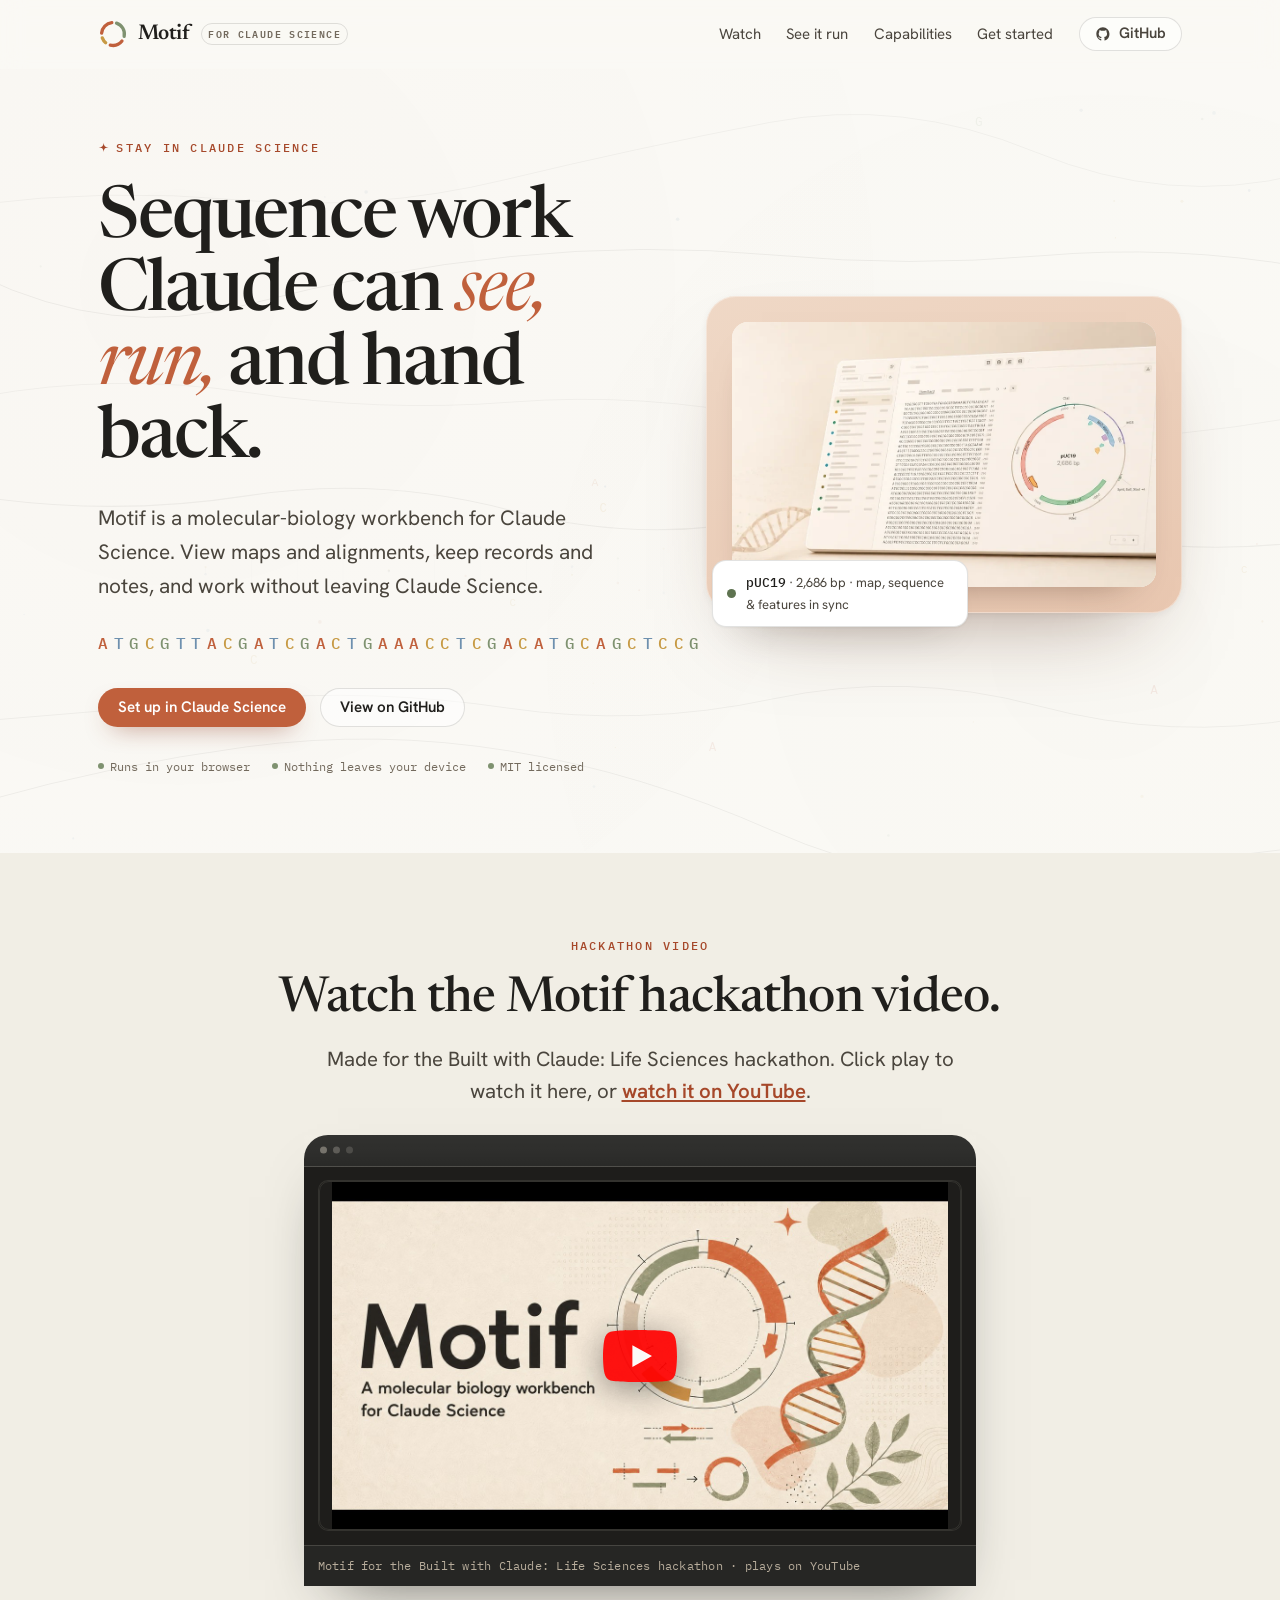
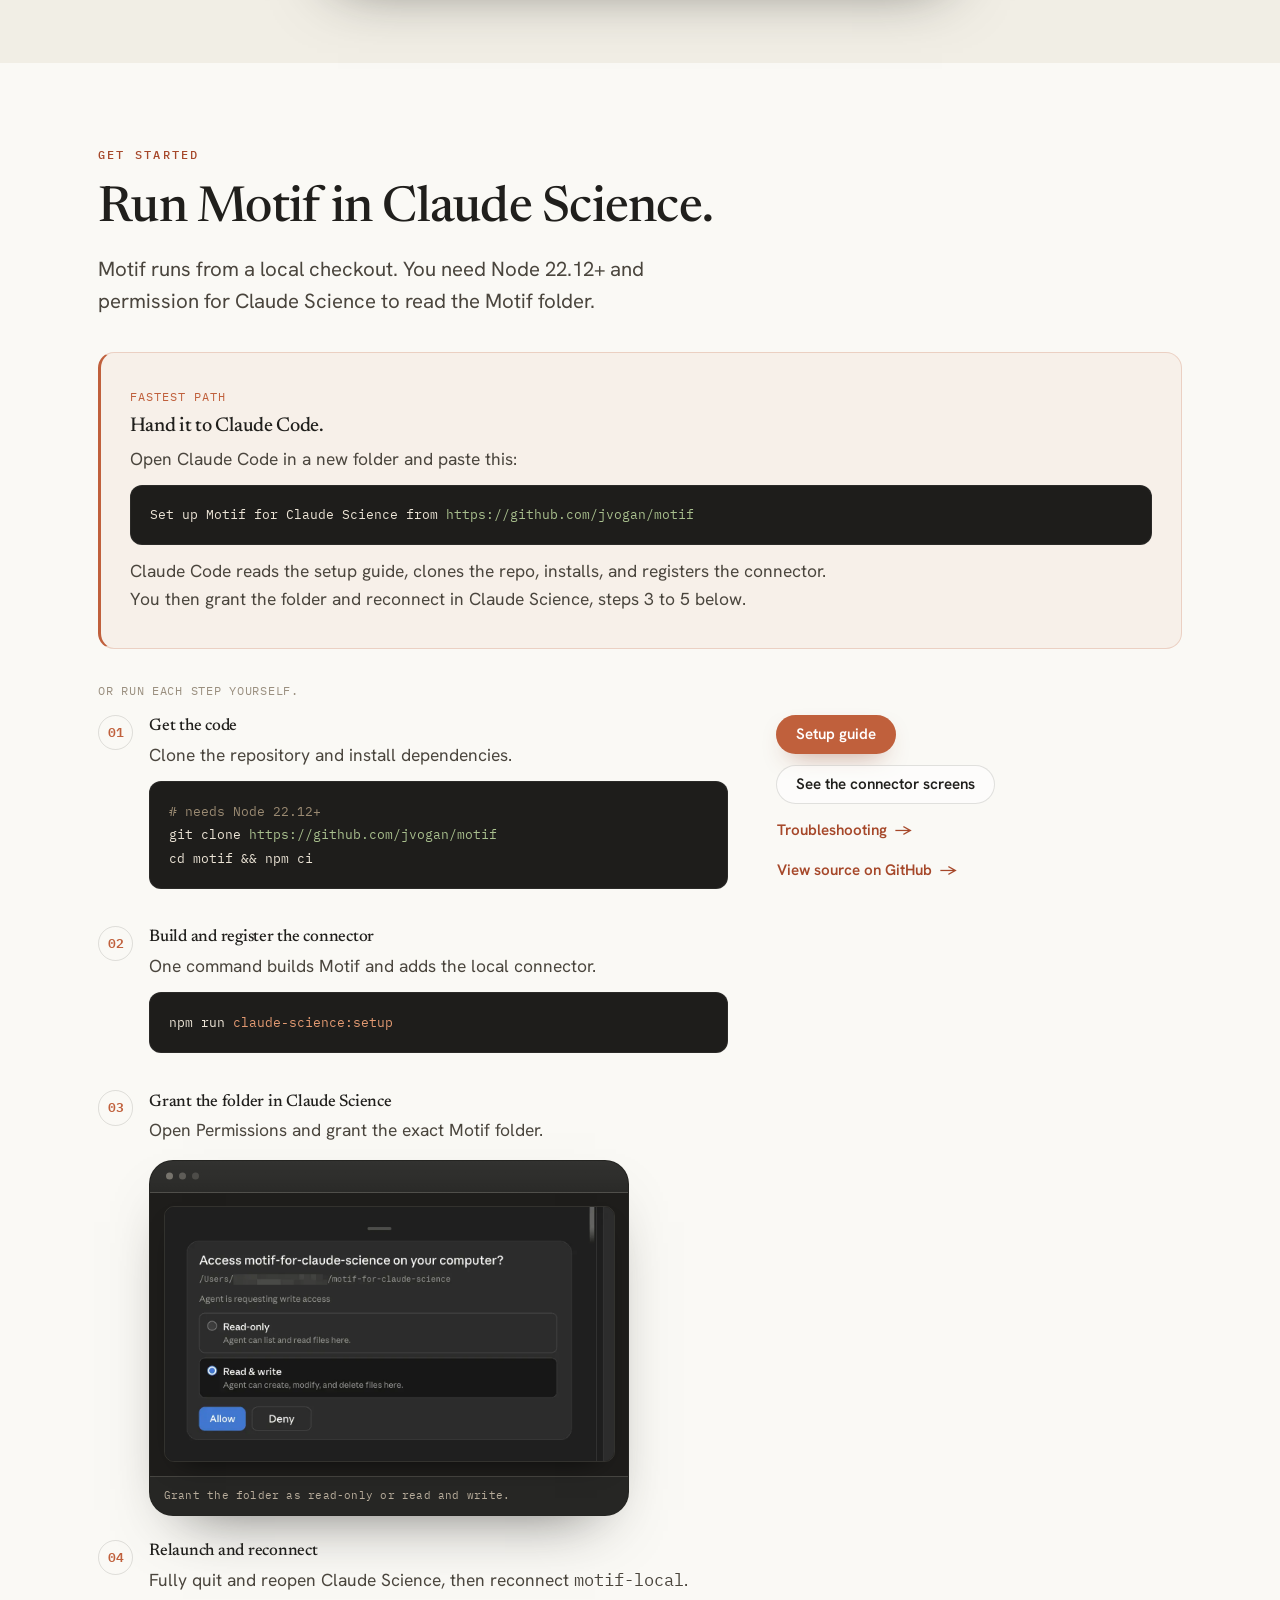
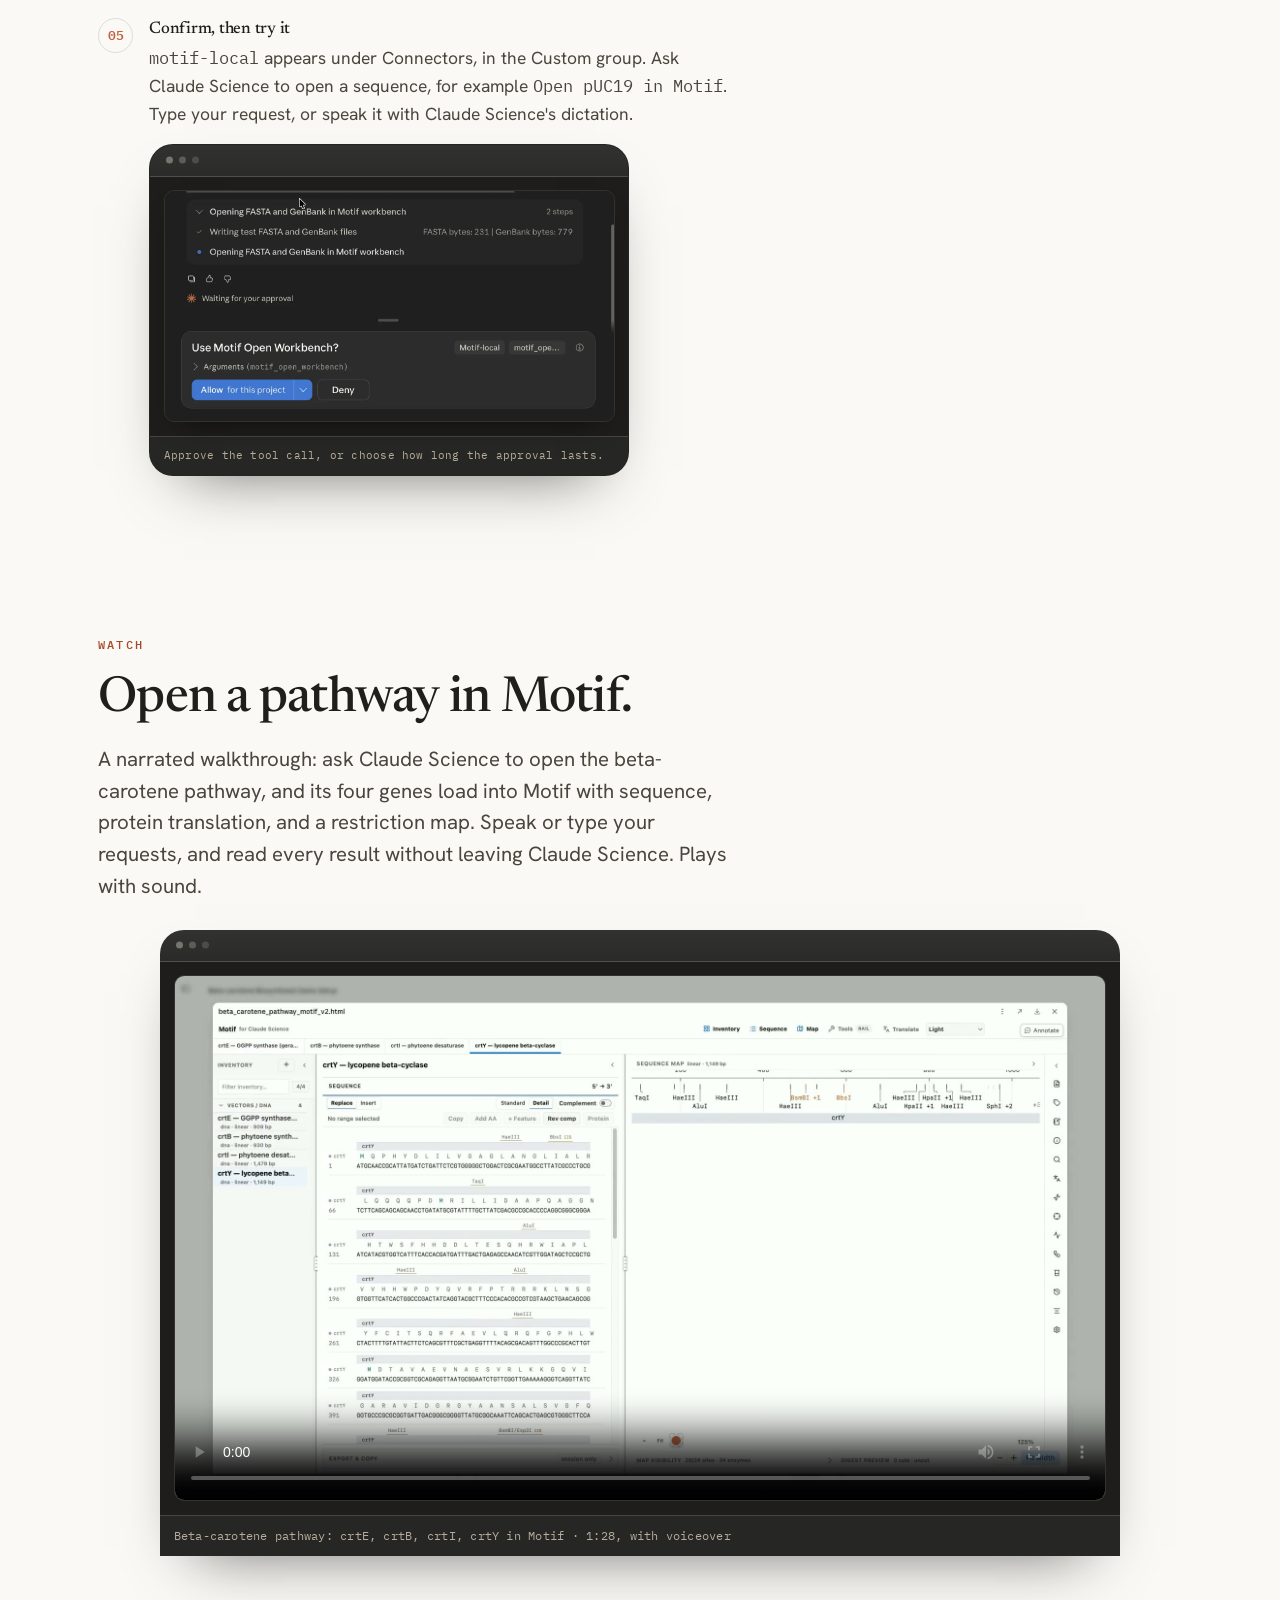
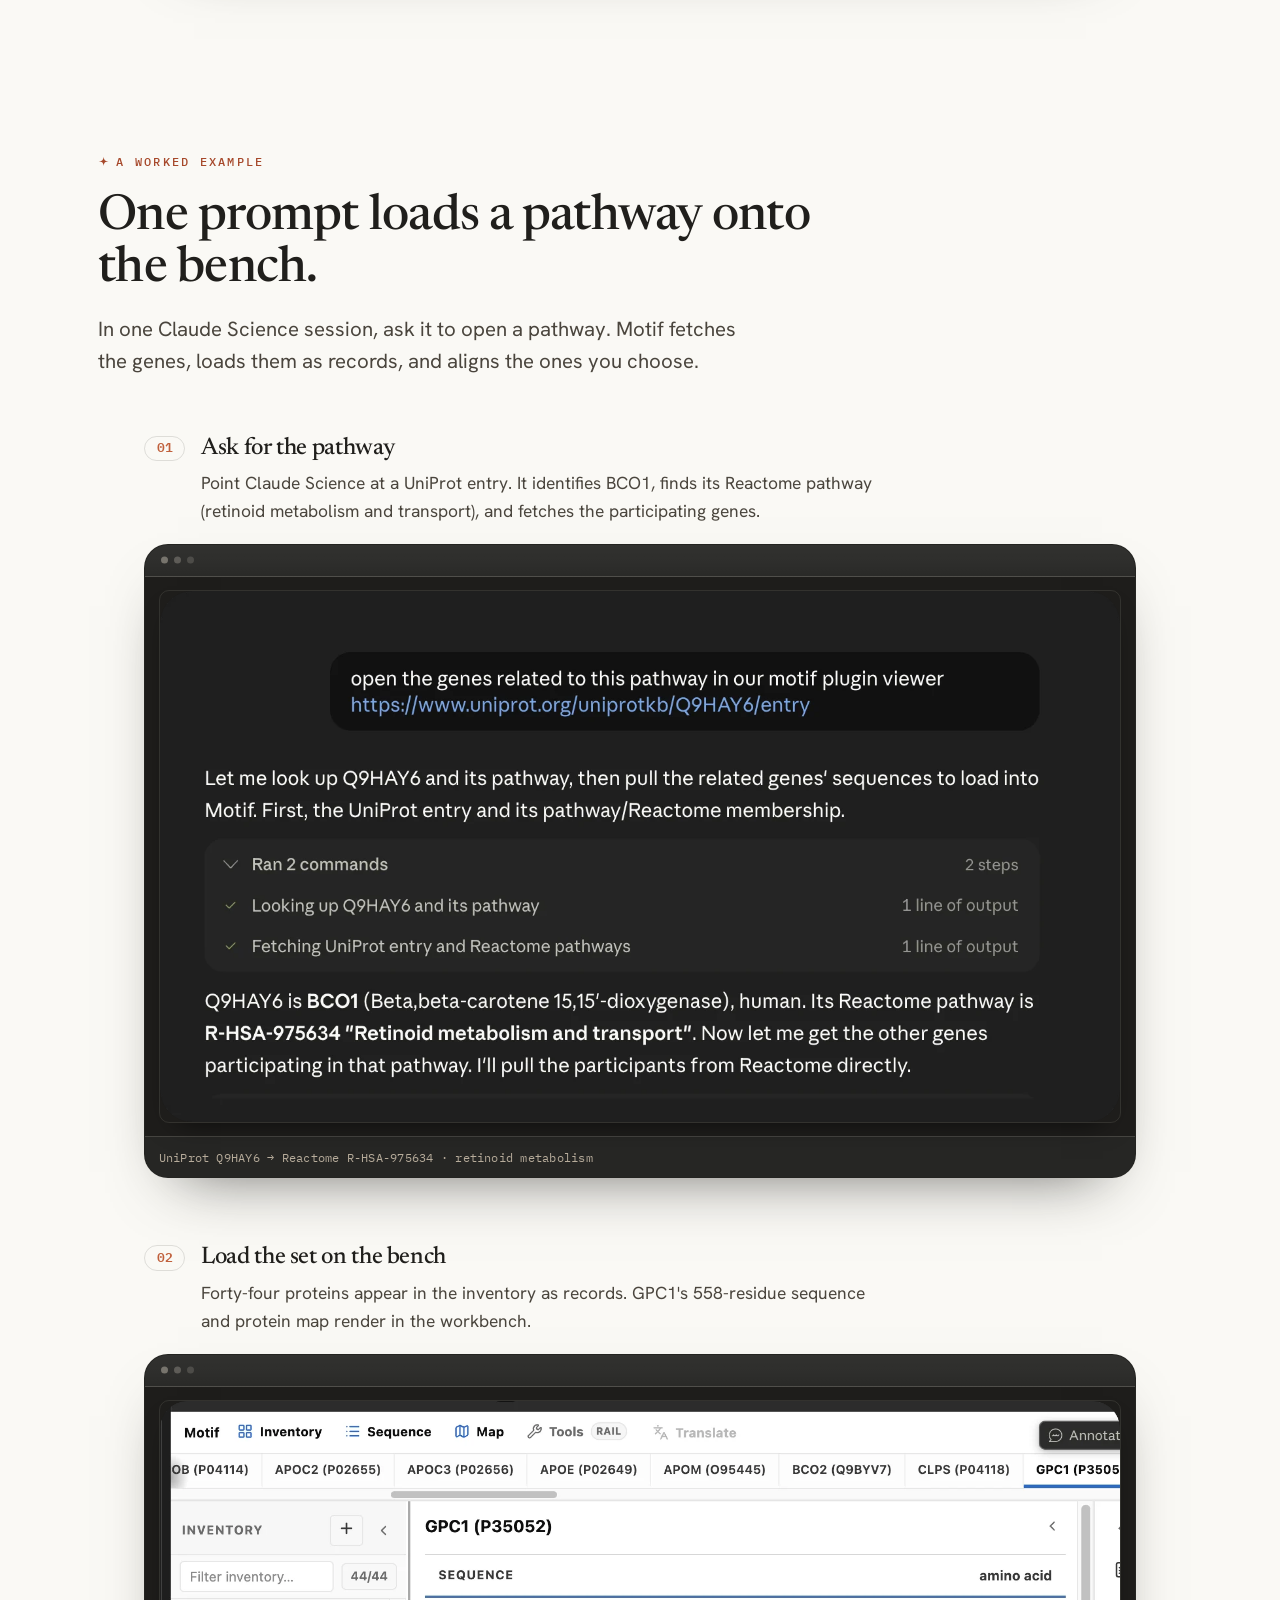
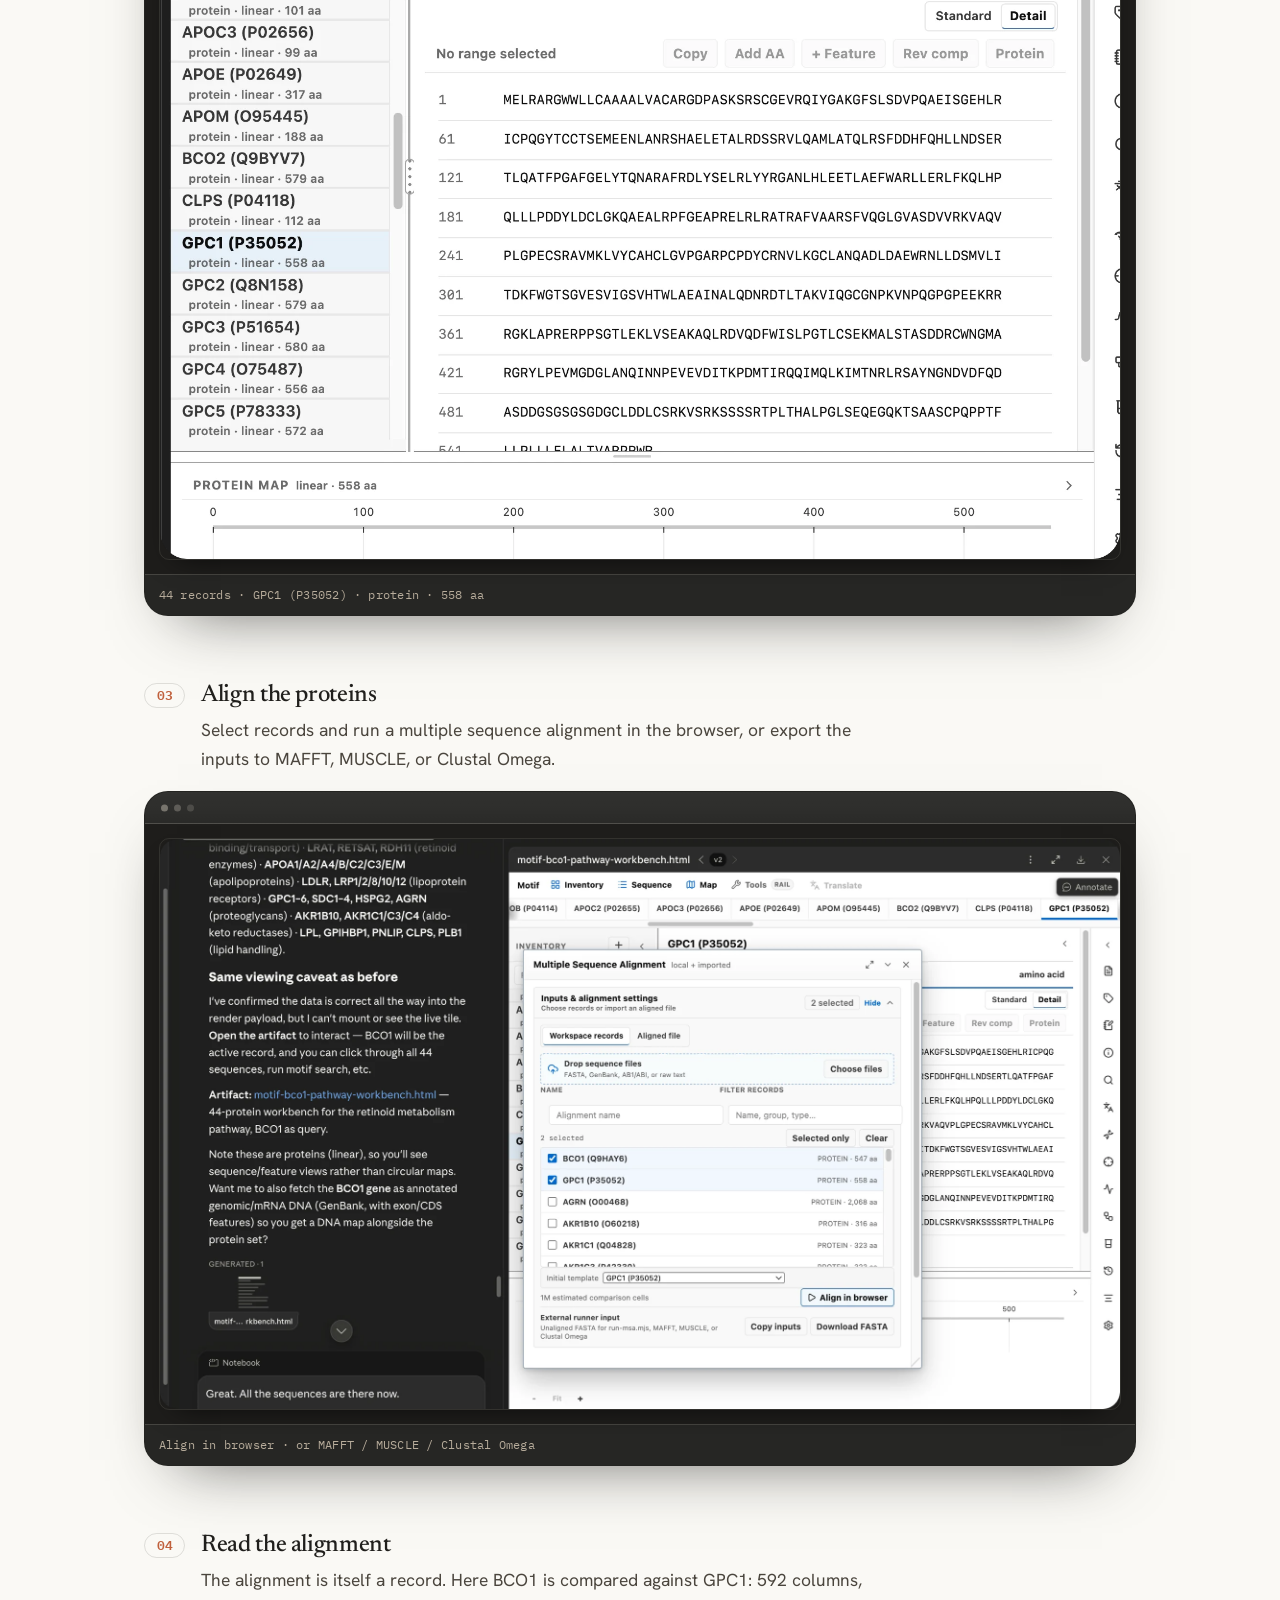
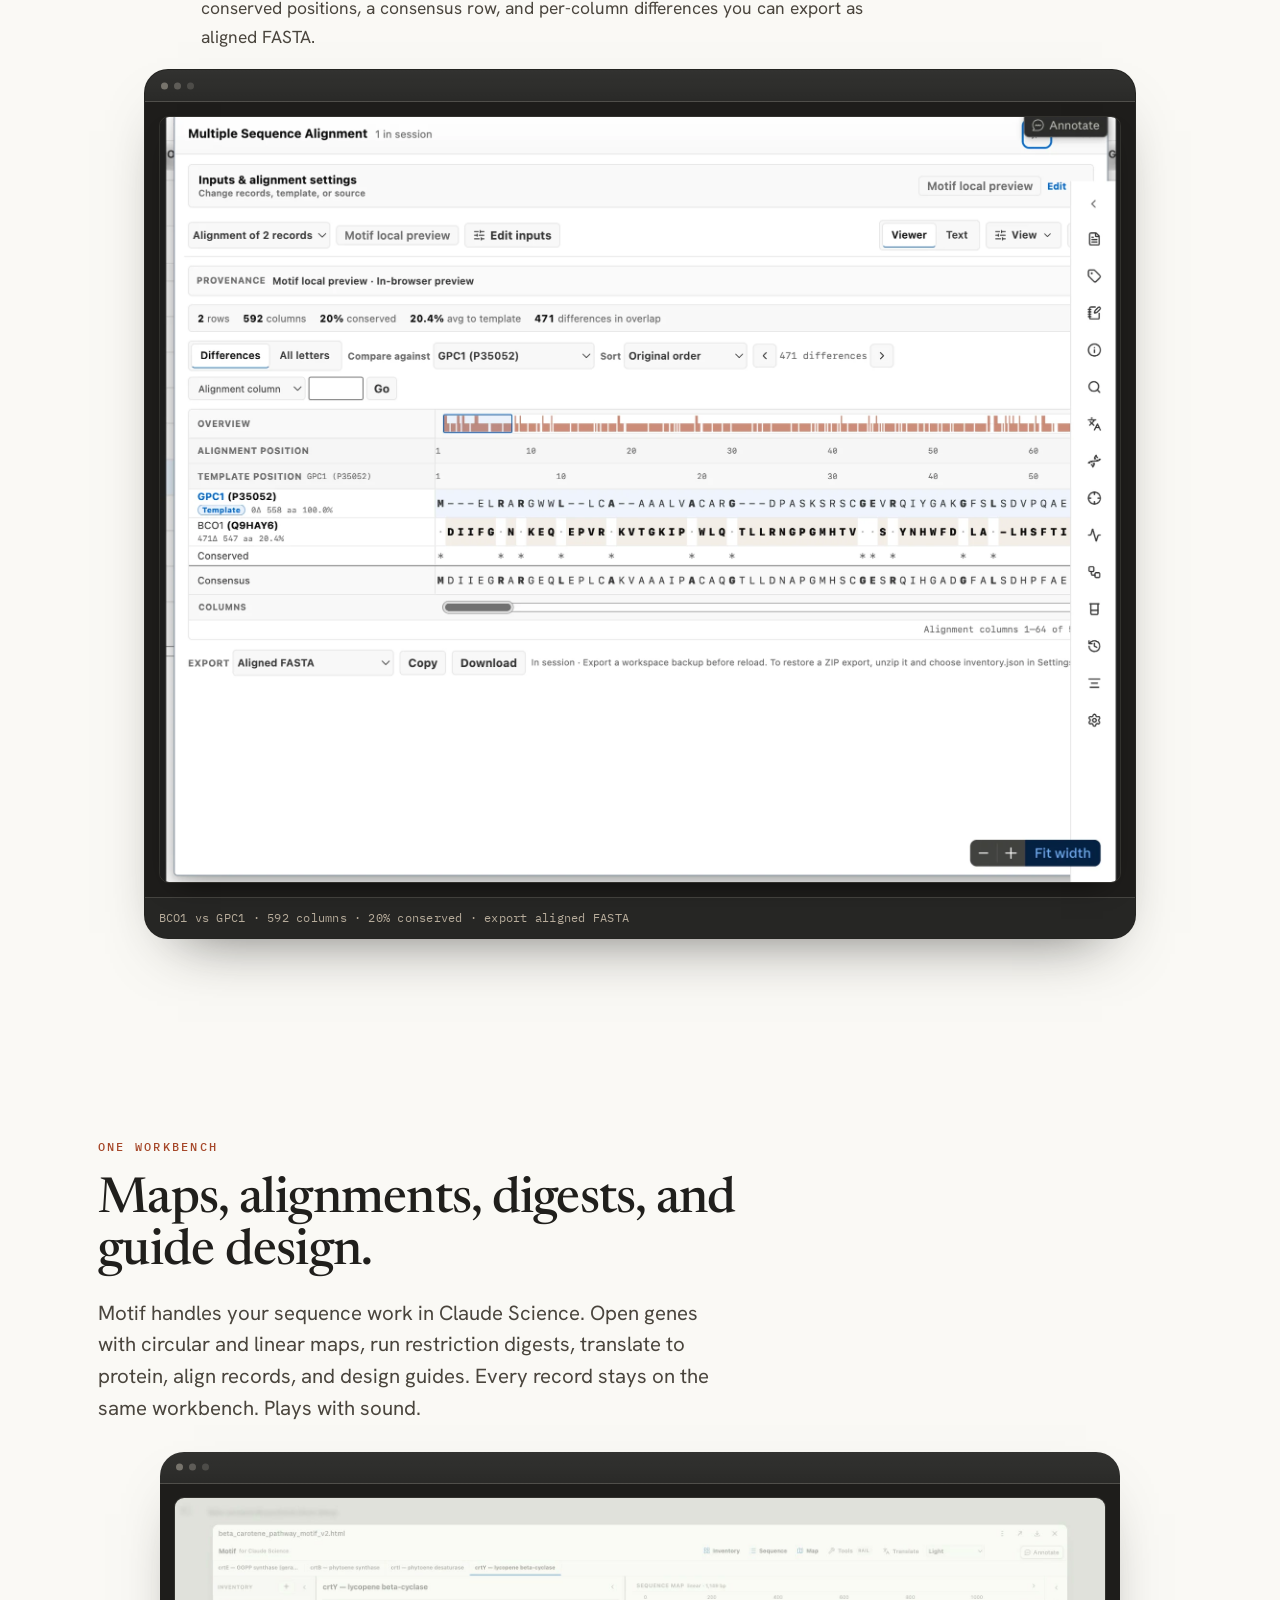
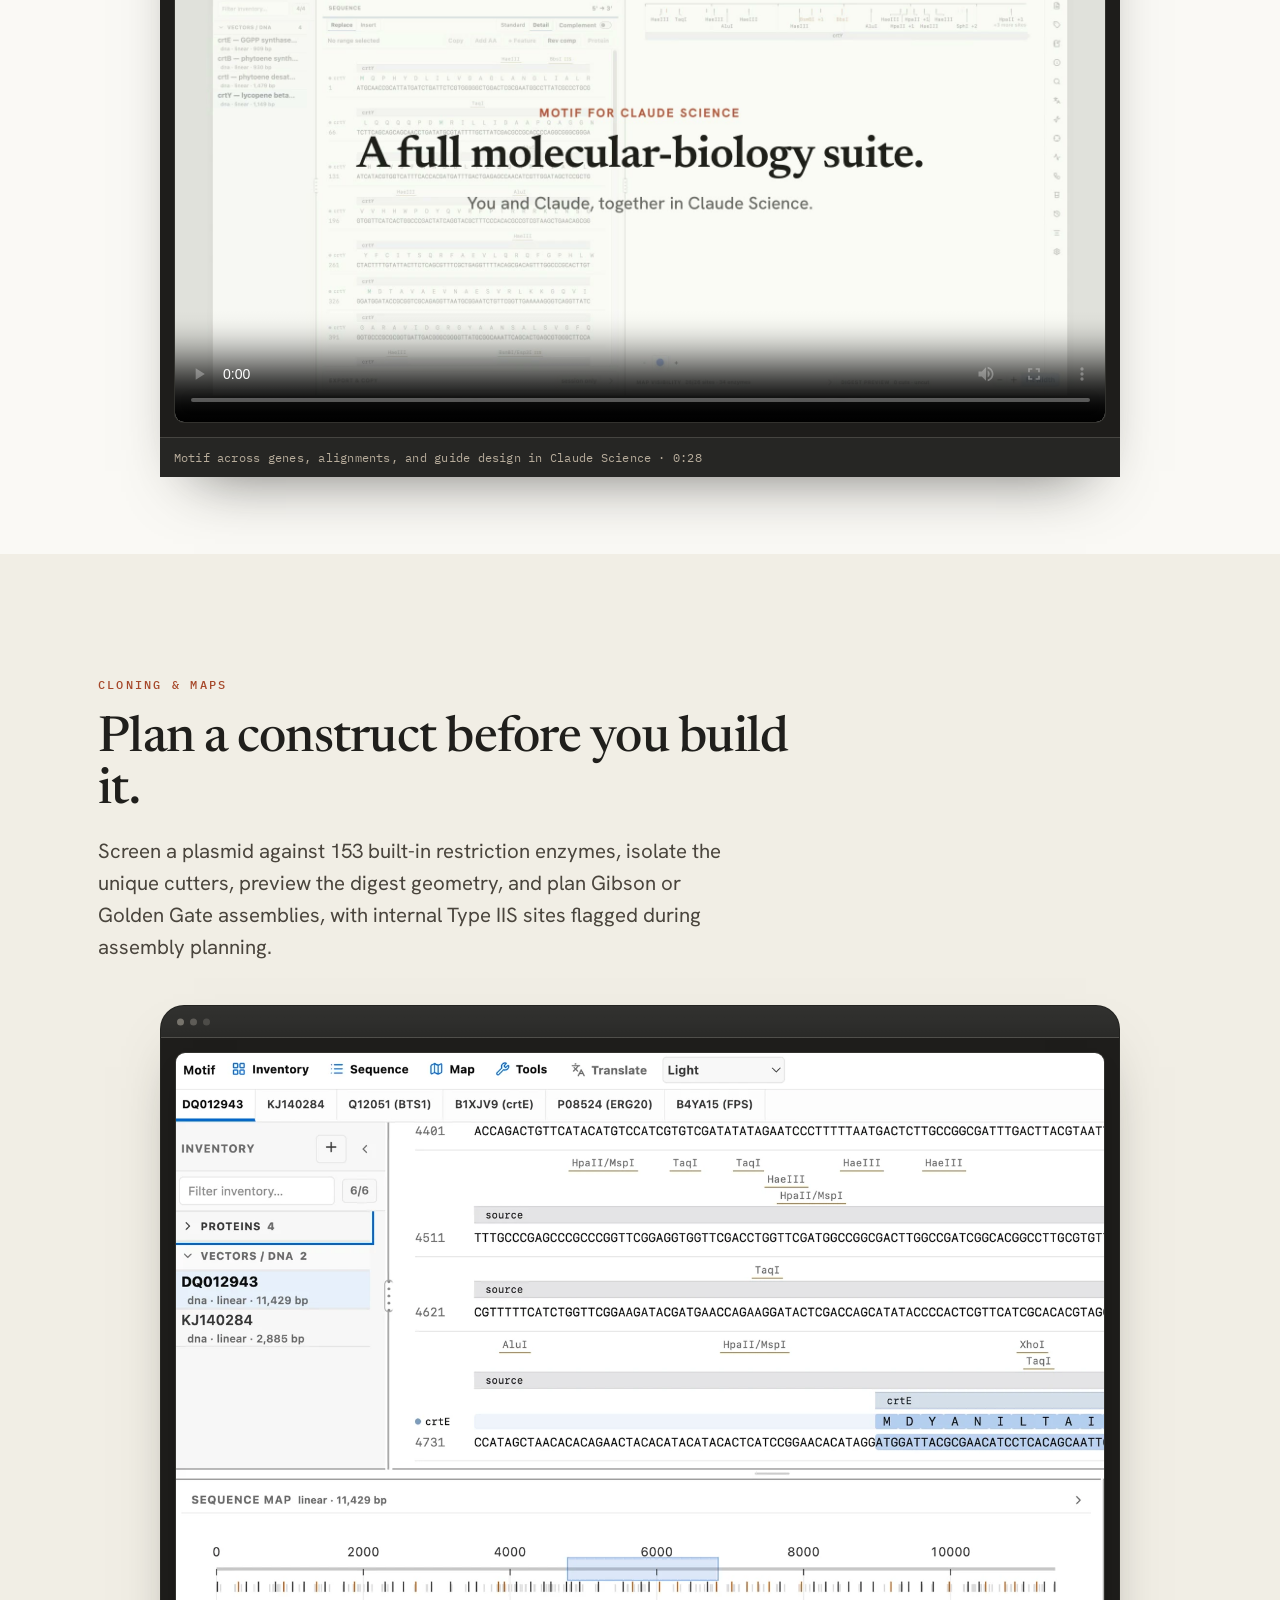
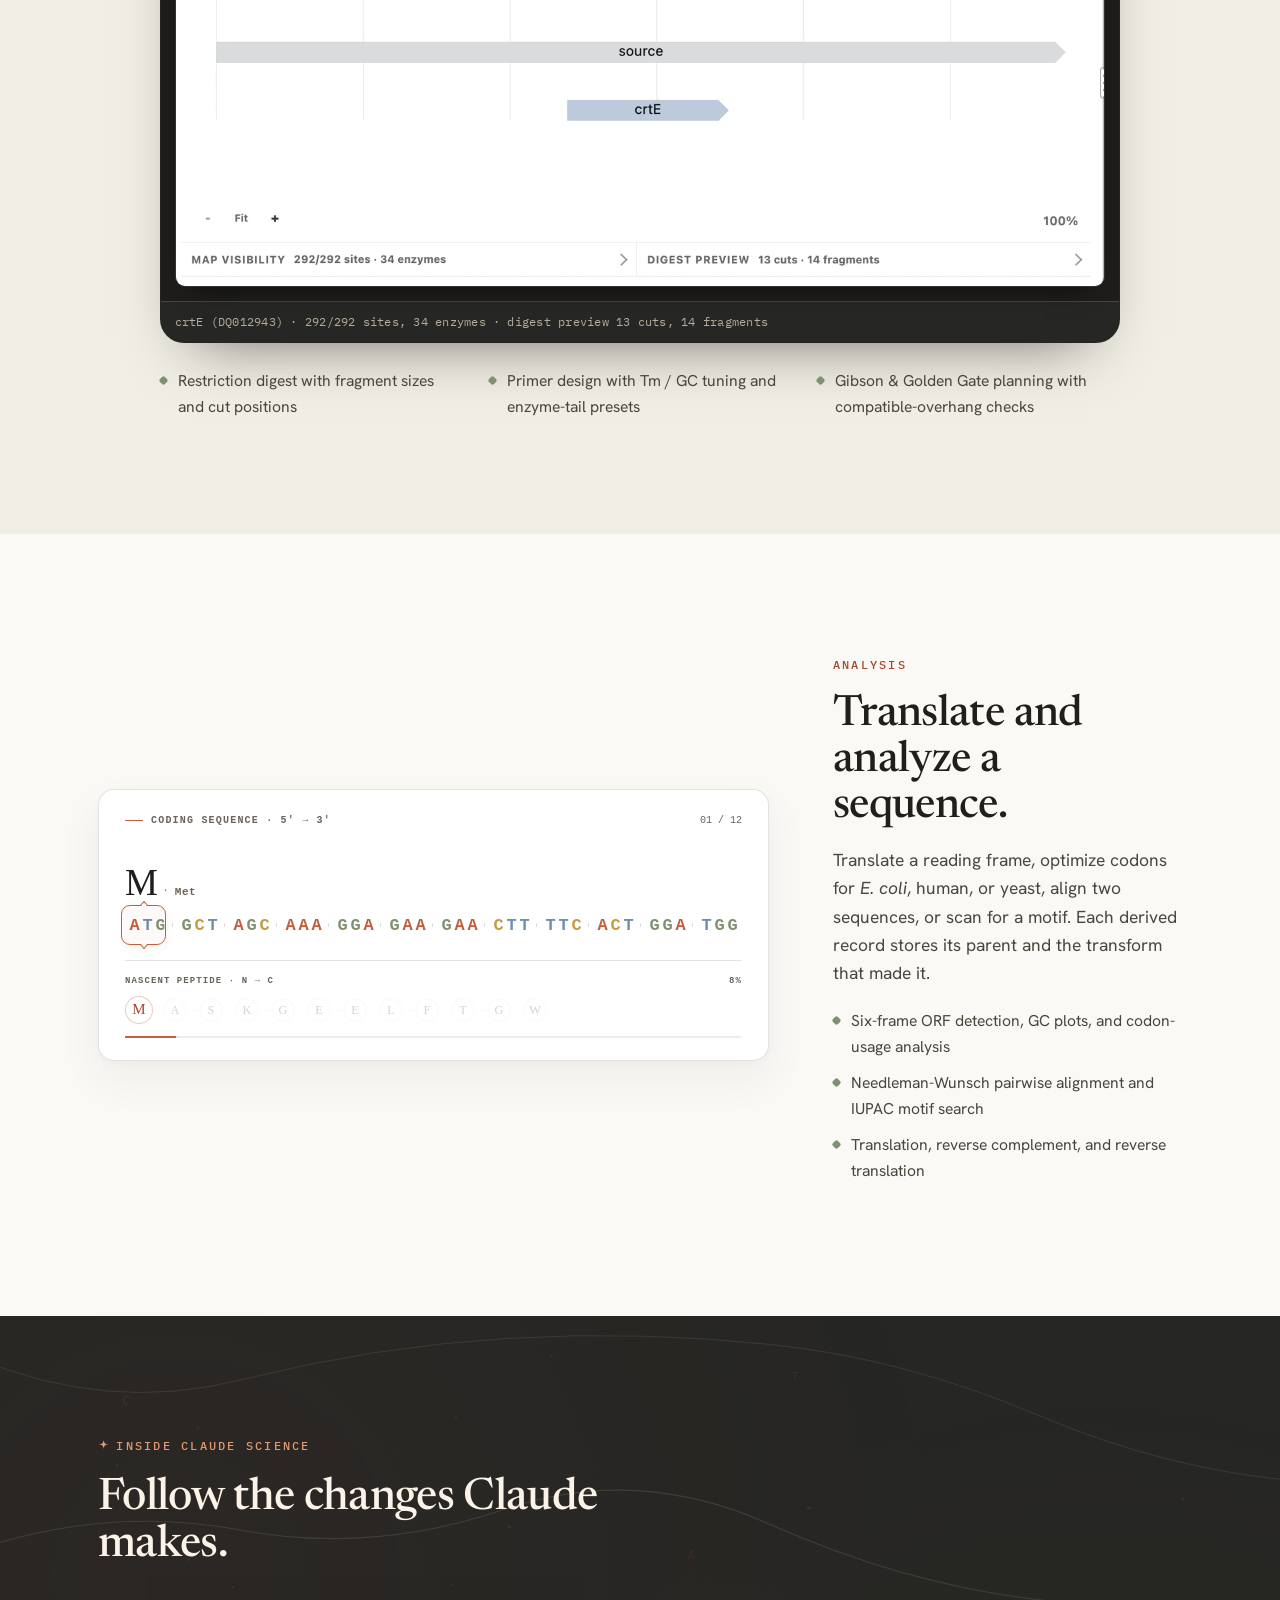
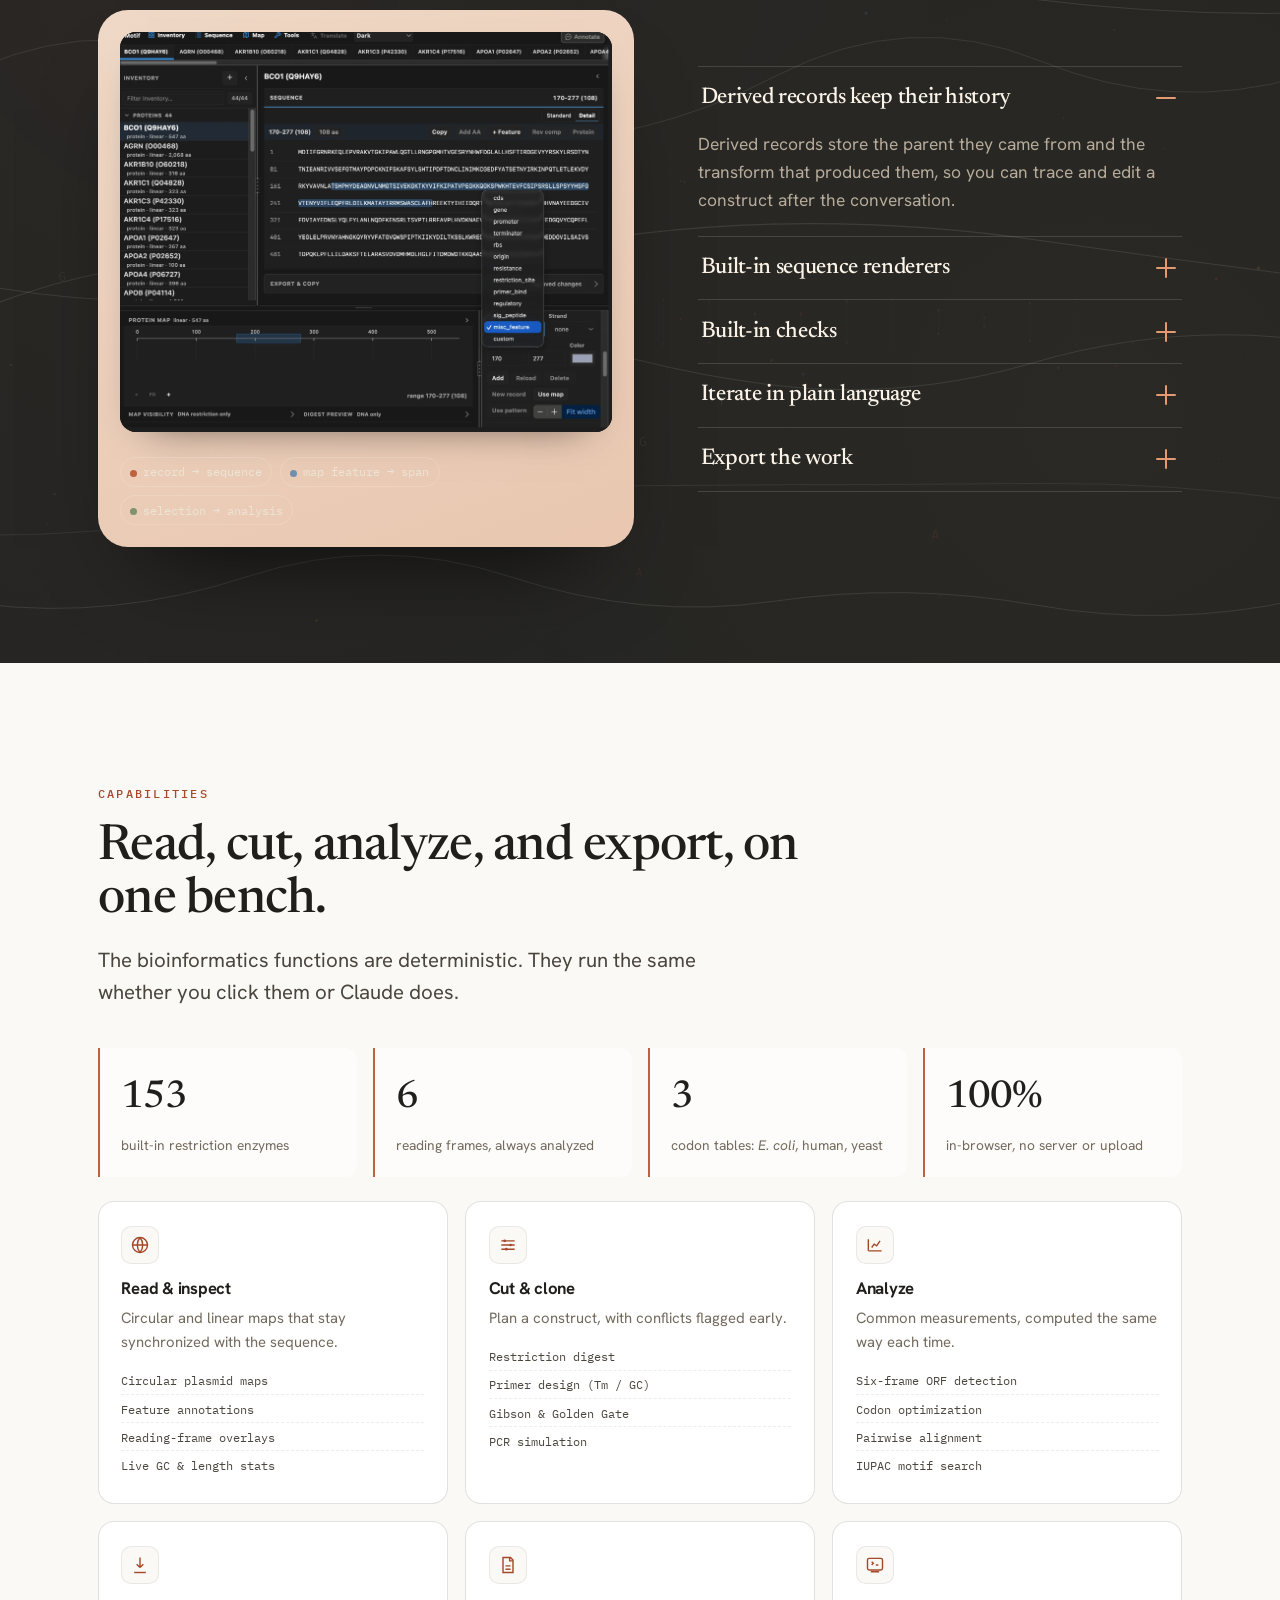
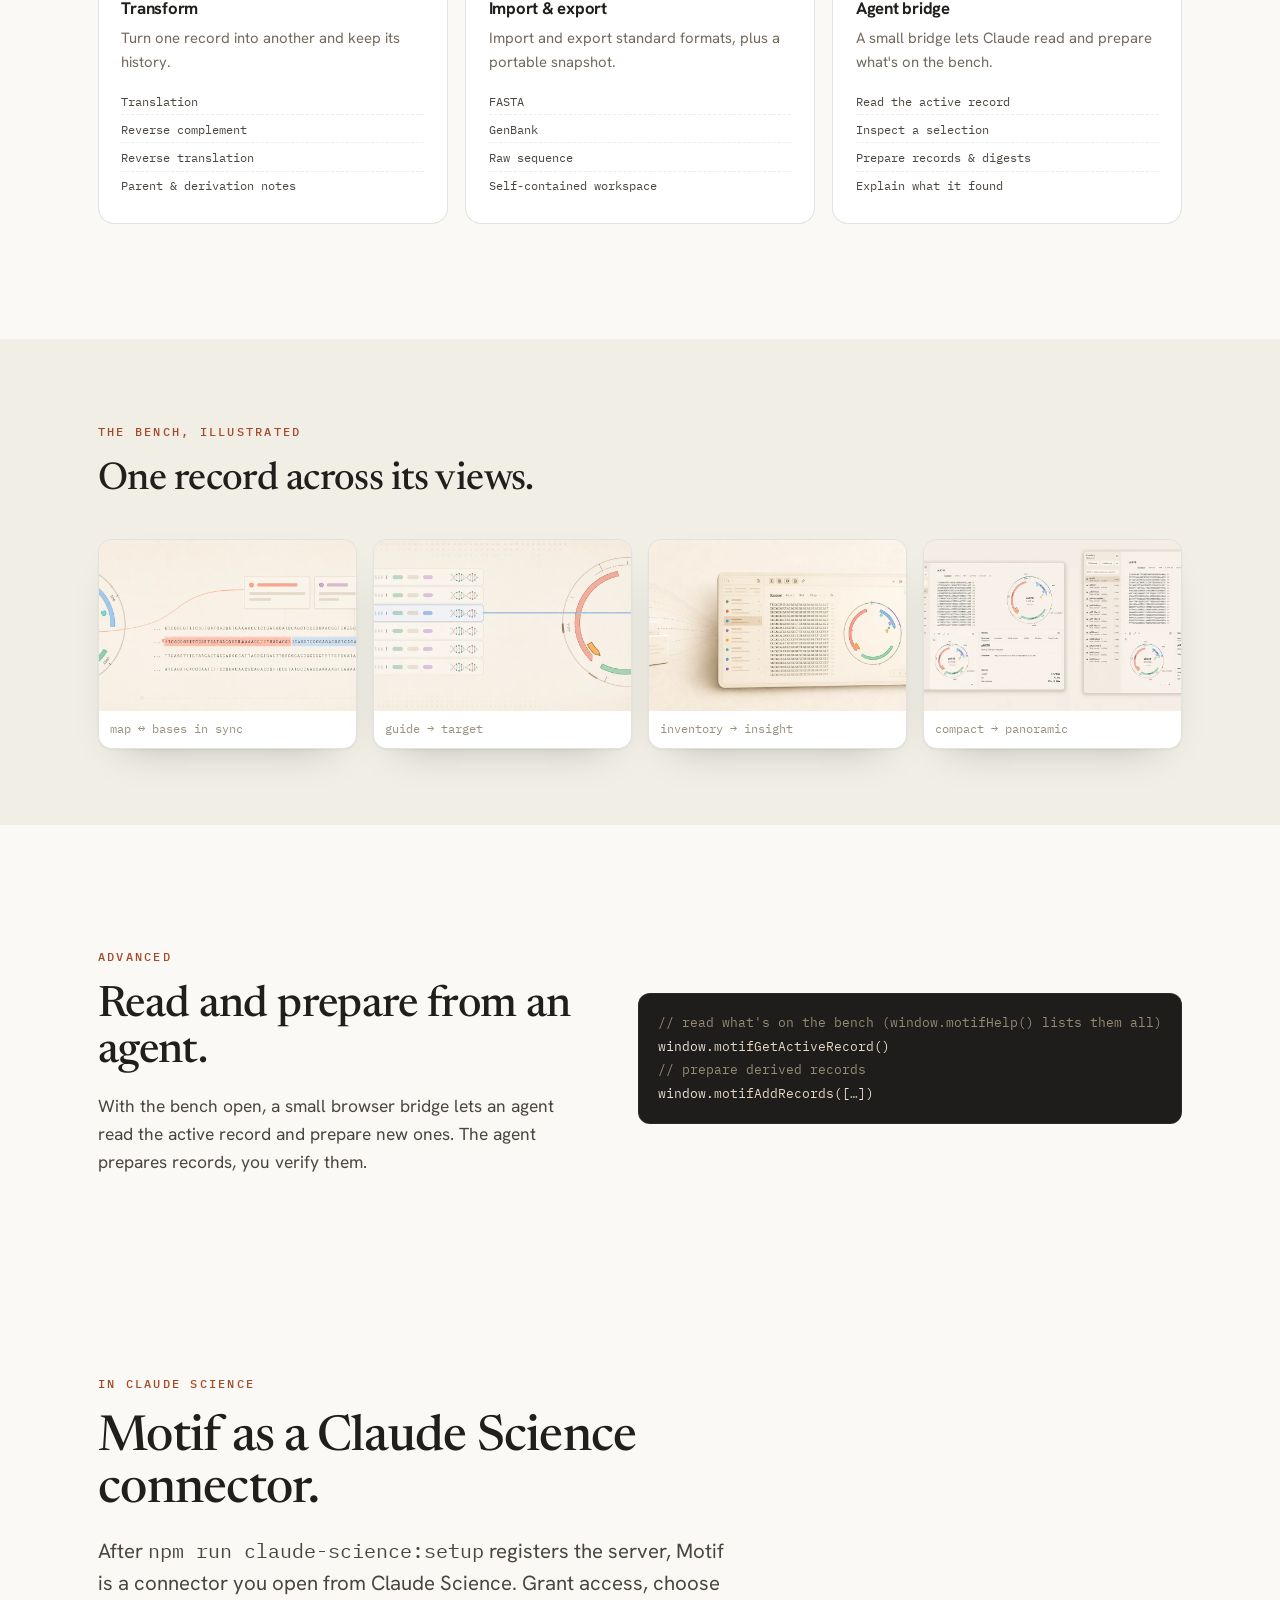
==== commit 34ba1aab: "Rework Get started and trim standalone sections Add a fastest-path callout to Get started with a pro" ====
--- a/index.html
+++ b/index.html
@@ -44,10 +44,8 @@
       <span class="brand__for">for Claude Science</span>
     </a>
     <nav class="nav__links" aria-label="Primary">
-      <a href="#how">How it works</a>
       <a href="#watch">Watch</a>
       <a href="#session">See it run</a>
-      <a href="#explore">Explore</a>
       <a href="#capabilities">Capabilities</a>
       <a href="#setup">Get started</a>
       <a class="nav__gh btn btn--ghost btn--sm" href="https://github.com/jvogan/motif">
@@ -128,8 +126,16 @@
     <div class="section-head reveal">
       <span class="eyebrow">Get started</span>
       <h2 id="setup-h">Run Motif in Claude Science.</h2>
-      <p class="lead">Motif runs from a local checkout. You need Node&nbsp;22.12+ and permission for Claude Science to read the Motif folder. A coding agent like Claude&nbsp;Code can run these steps for you.</p>
-    </div>
+      <p class="lead">Motif runs from a local checkout. You need Node&nbsp;22.12+ and permission for Claude Science to read the Motif folder.</p>
+    </div>
+    <div class="setup__fast reveal">
+      <span class="setup__fast-tag">Fastest path</span>
+      <h3>Hand it to Claude Code.</h3>
+      <p>Open Claude Code in a new folder and paste this:</p>
+      <pre class="code">Set up Motif for Claude Science from <span class="s">https://github.com/jvogan/motif</span></pre>
+      <p>Claude Code reads the setup guide, clones the repo, installs, and registers the connector. You then grant the folder and reconnect in Claude Science, steps 3 to 5 below.</p>
+    </div>
+    <p class="setup__or reveal">Or run each step yourself.</p>
     <div class="setup reveal">
       <ol class="setup__steps">
         <li class="setup__step">
@@ -147,6 +153,14 @@
         <li class="setup__step">
           <h3>Grant the folder in Claude Science</h3>
           <p>Open Permissions and grant the exact Motif folder.</p>
+          <figure class="figure screenshot-window setup__shot">
+            <div class="screenshot-window__bar" aria-hidden="true"></div>
+            <div class="screenshot-window__image">
+              <img src="assets/shots/permission-access.webp" width="1202" height="680" loading="lazy"
+                   alt="A dialog asking to access the Motif folder on your computer, with read-only and read and write options and Allow and Deny buttons." />
+            </div>
+            <figcaption>Grant the folder as read-only or read and write.</figcaption>
+          </figure>
         </li>
         <li class="setup__step">
           <h3>Relaunch and reconnect</h3>
@@ -154,7 +168,15 @@
         </li>
         <li class="setup__step">
           <h3>Confirm, then try it</h3>
-          <p><span class="mono">motif-local</span> appears under Connectors, in the Custom group. Ask Claude Science to open a sequence, for example <span class="mono">Open pUC19 in Motif</span>. You can type the request or dictate it, so you can drive the bench by voice.</p>
+          <p><span class="mono">motif-local</span> appears under Connectors, in the Custom group. Ask Claude Science to open a sequence, for example <span class="mono">Open pUC19 in Motif</span>. Type your request, or speak it with Claude Science's dictation.</p>
+          <figure class="figure screenshot-window setup__shot">
+            <div class="screenshot-window__bar" aria-hidden="true"></div>
+            <div class="screenshot-window__image">
+              <img src="assets/shots/motif-open-workbench-approval.webp" width="1388" height="710" loading="lazy"
+                   alt="Claude Science asking to run the Motif open workbench tool, with Allow for this project and Deny buttons." />
+            </div>
+            <figcaption>Approve the tool call, or choose how long the approval lasts.</figcaption>
+          </figure>
         </li>
       </ol>
       <aside class="setup__aside">
@@ -272,101 +294,25 @@
   </div>
 </section>
 
-<!-- ============================ THESIS ============================ -->
-<section class="thesis">
-  <div class="container section section--tight thesis__inner">
-    <div class="reveal">
-      <span class="eyebrow">The idea</span>
-      <h2 style="margin-top:1rem">Claude <em class="u">operates</em> the workbench.</h2>
-      <p style="margin-top:1.1rem; max-width:34rem;">Claude adds records, cuts a sequence, or annotates a map. Each change appears as a record you can inspect.</p>
-    </div>
-    <div class="proofs">
-      <div class="proof reveal" data-delay="1">
-        <div class="proof__mark"><svg viewBox="0 0 24 24" fill="none" stroke="currentColor" stroke-width="1.7"><rect x="3" y="4" width="18" height="16" rx="2"/><path d="M3 9h18M8 4v16"/></svg></div>
-        <div><h3>Visible artifacts</h3><p>Each operation becomes a record on the bench: a map, a digest, a translated protein.</p></div>
-      </div>
-      <div class="proof reveal" data-delay="2">
-        <div class="proof__mark"><svg viewBox="0 0 24 24" fill="none" stroke="currentColor" stroke-width="1.7"><path d="M12 3l7 3v5c0 4.5-3 8-7 10-4-2-7-5.5-7-10V6z"/><path d="M9 12l2 2 4-4"/></svg></div>
-        <div><h3>Local-first</h3><p>Motif runs on your machine, with no account and no cloud service.</p></div>
-      </div>
-      <div class="proof reveal" data-delay="3">
-        <div class="proof__mark"><svg viewBox="0 0 24 24" fill="none" stroke="currentColor" stroke-width="1.7"><circle cx="6" cy="6" r="2.5"/><circle cx="6" cy="18" r="2.5"/><circle cx="18" cy="12" r="2.5"/><path d="M8 7l8 4M8 17l8-4"/></svg></div>
-        <div><h3>Traceable history</h3><p>Derived records store their parent and the transform that made them. A translated protein links back to its source sequence.</p></div>
-      </div>
-    </div>
-  </div>
-</section>
-
-<!-- ============================ HOW IT WORKS / PROVENANCE THREAD ============================ -->
-<section class="section" id="how" aria-labelledby="how-h">
-  <div class="container">
-    <div class="section-head reveal">
-      <span class="eyebrow">How it works</span>
-      <h2 id="how-h">Follow a record from source to export.</h2>
-      <p class="lead">Ask Claude Science to do sequence work. Motif records each step, so you can follow how a result was made.</p>
-    </div>
-    <div class="lineage__track">
-      <div class="thread" id="thread" aria-hidden="true"><svg preserveAspectRatio="none" viewBox="0 0 2 1000"><path id="threadPath" d="M1 0 L1 1000" /></svg></div>
-      <div class="stages">
-        <div class="stage reveal"><div class="stage__node">01</div><div class="stage__body"><div class="stage__k">Source</div><h3>Bring in a record</h3><p>Paste or import FASTA and GenBank. Motif detects the sequence type, computes GC content, finds ORFs, and maps features.</p><span class="stage__meta">import → pUC19.gb · 2,686 bp · circular</span></div></div>
-        <div class="stage reveal"><div class="stage__node">02</div><div class="stage__body"><div class="stage__k">Inspect</div><h3>Selections stay in sync</h3><p>Click a feature on the circular map and the matching span highlights in the sequence. Select bases and the map updates. Restriction sites, reading frames, and stats stay in sync.</p><span class="stage__meta">select → lacZα · 146-469 · 324 bp</span></div></div>
-        <div class="stage reveal"><div class="stage__node">03</div><div class="stage__body"><div class="stage__k">Derive</div><h3>Transform into new records</h3><p>Translate a CDS, reverse-complement a strand, run a digest, design primers, or plan an assembly. Each result becomes its own record on the bench.</p><span class="stage__meta">translate → GFP protein · 238 aa</span></div></div>
-        <div class="stage reveal"><div class="stage__node">04</div><div class="stage__body"><div class="stage__k">Review</div><h3>Review warnings, then revise</h3><p>Motif flags internal Type&nbsp;IIS sites, impossible cut geometry, and stale primer inputs. Fix the input and recompute the result.</p><span class="stage__meta">flag → internal BsaI site in fragment 2</span></div></div>
-        <div class="stage reveal"><div class="stage__node">05</div><div class="stage__body"><div class="stage__k">Export</div><h3>Export the work</h3><p>Export the record, the annotated map, or the workspace as FASTA, GenBank, or a self-contained file.</p><span class="stage__meta">export → workspace.json · 6 records</span></div></div>
-      </div>
-    </div>
-  </div>
-</section>
-
-<!-- ============================ INTERACTIVE: explore pUC19 (live plasmid map) ============================ -->
-<section class="section bg-parchment" id="explore" aria-labelledby="ex-h">
-  <div class="container band">
-    <div class="band__copy reveal">
-      <span class="eyebrow"><svg class="ast" viewBox="0 0 24 24" fill="currentColor" aria-hidden="true"><path d="M12 1.5c.45 4.6 1.7 7.2 4.2 8.5 1.45.78 3.4 1.3 6.3 1.5-2.9.2-4.85.72-6.3 1.5-2.5 1.3-3.75 3.9-4.2 8.5-.45-4.6-1.7-7.2-4.2-8.5-1.45-.78-3.4-1.3-6.3-1.5 2.9-.2 4.85-.72 6.3-1.5 2.5-1.3 3.75-3.9 4.2-8.5Z"/></svg> Live on this page</span>
-      <h2 id="ex-h">The map below is interactive.</h2>
-      <p>This circular map is drawn the same way Motif draws it on the bench: features, restriction sites, and coordinates, all interactive. Hover or focus a feature to read its span, or click to hold a selection.</p>
-      <ul class="band__list">
-        <li>Feature arcs for AmpR, lacZα, the pMB1 origin, and the MCS</li>
-        <li>Unique-cutter restriction ticks around the polylinker</li>
-        <li>The same map Motif draws inside Claude Science</li>
-      </ul>
-    </div>
-    <div class="band__media reveal" data-delay="1">
-      <div class="viz viz--map" id="plasmid-map">
-        <figure class="figure viz__fallback">
-          <img src="assets/banners/02-plasmid-signal.webp" width="1800" height="600"
-               alt="An enlarged pUC19-style circular plasmid map with precise feature arcs and leader lines." loading="lazy" />
-          <figcaption>pUC19 · circular map</figcaption>
-        </figure>
-      </div>
-    </div>
-  </div>
-</section>
-
-<!-- ============================ BAND: prompt to result ============================ -->
-<section class="section" aria-labelledby="b1">
-  <div class="container band">
-  <div class="band__media reveal">
-    <figure class="figure figure--flow">
-      <img class="flow__frame" src="assets/banners/03b-workspace.webp" width="1050" height="530"
-           alt="A Motif workspace: sequence rows with one region selected, a circular plasmid map with colored feature arcs, and enzyme and feature panels." loading="lazy" />
-      <div class="flow__ask">
-        <span class="flow__from">Prompt</span>
-        <span class="flow__text">Open pUC19, find the unique cutters, and select the MCS.</span>
-      </div>
-      <figcaption>Prompt → selection · the instruction becomes a selection on the bench</figcaption>
+<!-- ============================ SUITE (capabilities promo video) ============================ -->
+<section class="section section--tight" id="suite" aria-labelledby="suite-h">
+  <div class="container">
+    <div class="section-head reveal">
+      <span class="eyebrow">One workbench</span>
+      <h2 id="suite-h">Maps, alignments, digests, and guide design.</h2>
+      <p class="lead">Motif handles your sequence work in Claude Science. Open genes with circular and linear maps, run restriction digests, translate to protein, align records, and design guides. Every record stays on the same workbench. Plays with sound.</p>
+    </div>
+    <figure class="screenshot-window video-window reveal">
+      <div class="screenshot-window__bar" aria-hidden="true"></div>
+      <div class="screenshot-window__image">
+        <video controls preload="metadata" playsinline
+               poster="assets/video/motif-promo-v7-poster.jpg" width="1920" height="1080">
+          <source src="assets/video/motif-promo-v7.mp4" type="video/mp4" />
+          <p>Your browser cannot play embedded video. <a href="assets/video/motif-promo-v7.mp4">Download the video</a>.</p>
+        </video>
+      </div>
+      <figcaption>Motif across genes, alignments, and guide design in Claude Science · 0:28</figcaption>
     </figure>
-  </div>
-  <div class="band__copy reveal" data-delay="1">
-    <span class="eyebrow">Prompt to result</span>
-    <h2 id="b1">An instruction returns an object you can inspect.</h2>
-    <p>You type an instruction in Claude Science. Motif turns it into actions on the workspace, and the result is an object you can click, measure, and export.</p>
-    <ul class="band__list">
-      <li>Deterministic functions return the same result for the same inputs</li>
-      <li>Selections carry coordinates, so you know which span was affected</li>
-      <li>Each record carries its own sequence and coordinates</li>
-    </ul>
-  </div>
   </div>
 </section>
 
@@ -539,7 +485,6 @@
       <span class="eyebrow">Advanced</span>
       <h2 id="bridge-h">Read and prepare from an agent.</h2>
       <p>With the bench open, a small browser bridge lets an agent read the active record and prepare new ones. The agent prepares records, you verify them.</p>
-      <a class="btn btn--link" href="#boundaries">Where the line is <span class="arrow" aria-hidden="true">→</span></a>
     </div>
     <div class="band__media reveal" data-delay="1">
       <pre class="code"><span class="c">// read what's on the bench (window.motifHelp() lists them all)</span>
@@ -745,56 +690,6 @@
   </div>
 </section>
 
-<!-- ============================ IN YOUR CONTROL ============================ -->
-<section class="section" aria-labelledby="control-h">
-  <div class="container">
-    <div class="section-head reveal">
-      <span class="eyebrow">Access controls</span>
-      <h2 id="control-h">You choose what Claude can access.</h2>
-      <p class="lead">Motif lets Claude Science run sequence tools and shows the resulting records. You choose the folder, the access level, and whether each request runs.</p>
-    </div>
-    <div class="screenshot-grid">
-      <figure class="figure screenshot-window reveal">
-        <div class="screenshot-window__bar" aria-hidden="true"></div>
-        <div class="screenshot-window__image">
-          <img src="assets/shots/permission-access.webp" width="1202" height="680" loading="lazy"
-               alt="A dialog asking to access the Motif folder on your computer, with read-only and read and write options and Allow and Deny buttons." />
-        </div>
-        <figcaption>Grant the folder as read-only or read and write.</figcaption>
-      </figure>
-      <figure class="figure screenshot-window reveal" data-delay="1">
-        <div class="screenshot-window__bar" aria-hidden="true"></div>
-        <div class="screenshot-window__image">
-          <img src="assets/shots/motif-open-workbench-approval.webp" width="1388" height="710" loading="lazy"
-               alt="Claude Science asking to run the Motif open workbench tool, with Allow for this project and Deny buttons." />
-        </div>
-        <figcaption>Approve each tool call, or choose how long the approval lasts.</figcaption>
-      </figure>
-    </div>
-  </div>
-</section>
-
-<!-- ============================ BOUNDARIES ============================ -->
-<section class="section" id="boundaries" aria-labelledby="bnd-h">
-  <div class="container">
-    <div class="honesty reveal">
-      <span class="eyebrow">Scope</span>
-      <h2 id="bnd-h" style="margin-top:1rem; font-size:clamp(1.7rem,1.2rem + 2vw,2.5rem)">What Motif does, and what you do.</h2>
-      <p style="margin-top:1rem; max-width:44rem;">Motif supports sequence design and inspection. Lab testing and expert review happen off the bench.</p>
-      <div class="honesty__grid">
-        <div class="claim claim--do">
-          <h4><svg viewBox="0 0 24 24" width="15" height="15" fill="none" stroke="currentColor" stroke-width="2.2"><path d="M20 6 9 17l-5-5"/></svg> Motif does</h4>
-          <ul><li>Prepare, inspect, and explain sequence records</li><li>Compute analyses deterministically and show each result</li><li>Flag internal cut sites and incompatible cut geometry</li><li>Store each result's parent and transform for tracing</li></ul>
-        </div>
-        <div class="claim claim--dont">
-          <h4><svg viewBox="0 0 24 24" width="15" height="15" fill="none" stroke="currentColor" stroke-width="2.2"><path d="M5 12h14M13 6l6 6-6 6"/></svg> You do</h4>
-          <ul><li>Validate a plan at the lab bench</li><li>Make any clinical or diagnostic call</li><li>Confirm each change before you rely on it</li><li>Get review from a qualified scientist</li></ul>
-        </div>
-      </div>
-    </div>
-  </div>
-</section>
-
 <!-- ============================ CLOSER ============================ -->
 <section class="section closer">
   <div class="container">
@@ -828,8 +723,8 @@
     </div>
     <div class="footer__col">
       <h5>Product</h5>
-      <a href="#how">How it works</a>
-      <a href="#explore">Explore the map</a>
+      <a href="#watch">Watch</a>
+      <a href="#session">See it run</a>
       <a href="#capabilities">Capabilities</a>
       <a href="#setup">Get started</a>
     </div>
--- a/css/styles.css
+++ b/css/styles.css
@@ -290,6 +290,17 @@
 .setup__preview h3 { font-size: 1rem; margin: 0 0 0.4rem; }
 .setup__preview p { margin: 0 0 1rem; color: var(--ink-2); font-size: 0.95rem; }
 @media (max-width: 860px) { .setup { grid-template-columns: 1fr; } }
+.setup__fast { margin-top: clamp(1.6rem, 3.5vw, 2.2rem); padding: clamp(1.15rem, 2.6vw, 1.7rem) clamp(1.2rem, 3vw, 1.8rem); background: rgba(192, 96, 60, 0.06); border: 1px solid rgba(192, 96, 60, 0.22); border-left: 3px solid var(--clay); border-radius: var(--radius); }
+.setup__fast-tag { display: inline-block; font-family: var(--mono); font-size: 0.72rem; letter-spacing: 0.09em; text-transform: uppercase; color: var(--clay); }
+.setup__fast h3 { font-size: 1.25rem; margin: 0.45rem 0 0.5rem; }
+.setup__fast p { margin: 0.5rem 0; color: var(--ink-2); max-width: 44rem; }
+.setup__fast .code { margin: 0.7rem 0; white-space: pre-wrap; overflow-wrap: break-word; }
+.setup__or { margin: clamp(1.5rem, 3.5vw, 2rem) 0 0; font-family: var(--mono); font-size: 0.75rem; letter-spacing: 0.06em; text-transform: uppercase; color: var(--ink-4); }
+.setup__or + .setup { margin-top: 0.9rem; }
+.setup__shot { max-width: 30rem; margin-top: 0.95rem; }
+.setup__shot .screenshot-window__image { aspect-ratio: auto; }
+.setup__shot .screenshot-window__image img { height: auto; }
+.setup__shot figcaption { font-size: 0.68rem; }
 
 @media (max-width: 760px) { .screenshot-grid { grid-template-columns: 1fr; } }
 @media (max-width: 840px) { .band { grid-template-columns: 1fr; gap: 2rem; } .band--flip .band__media { order: 0; } .band__copy { max-width: none; } }
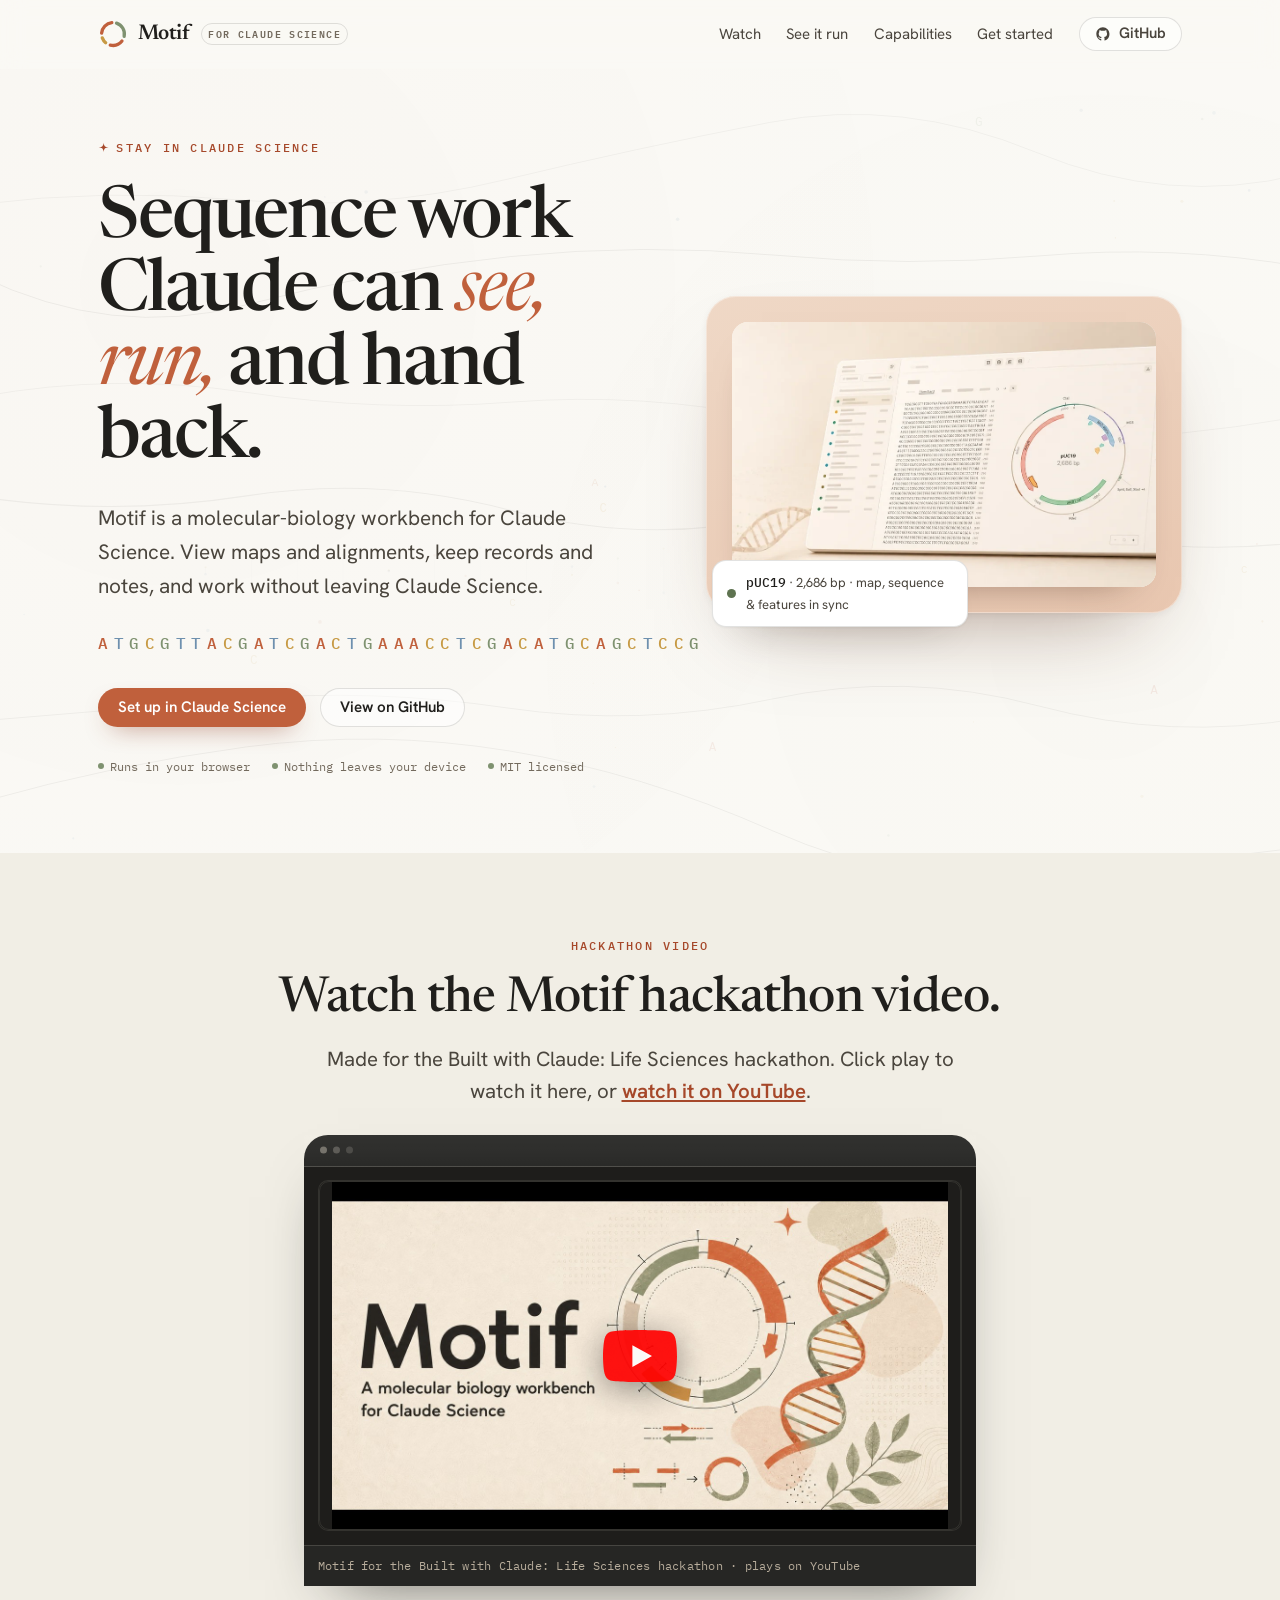
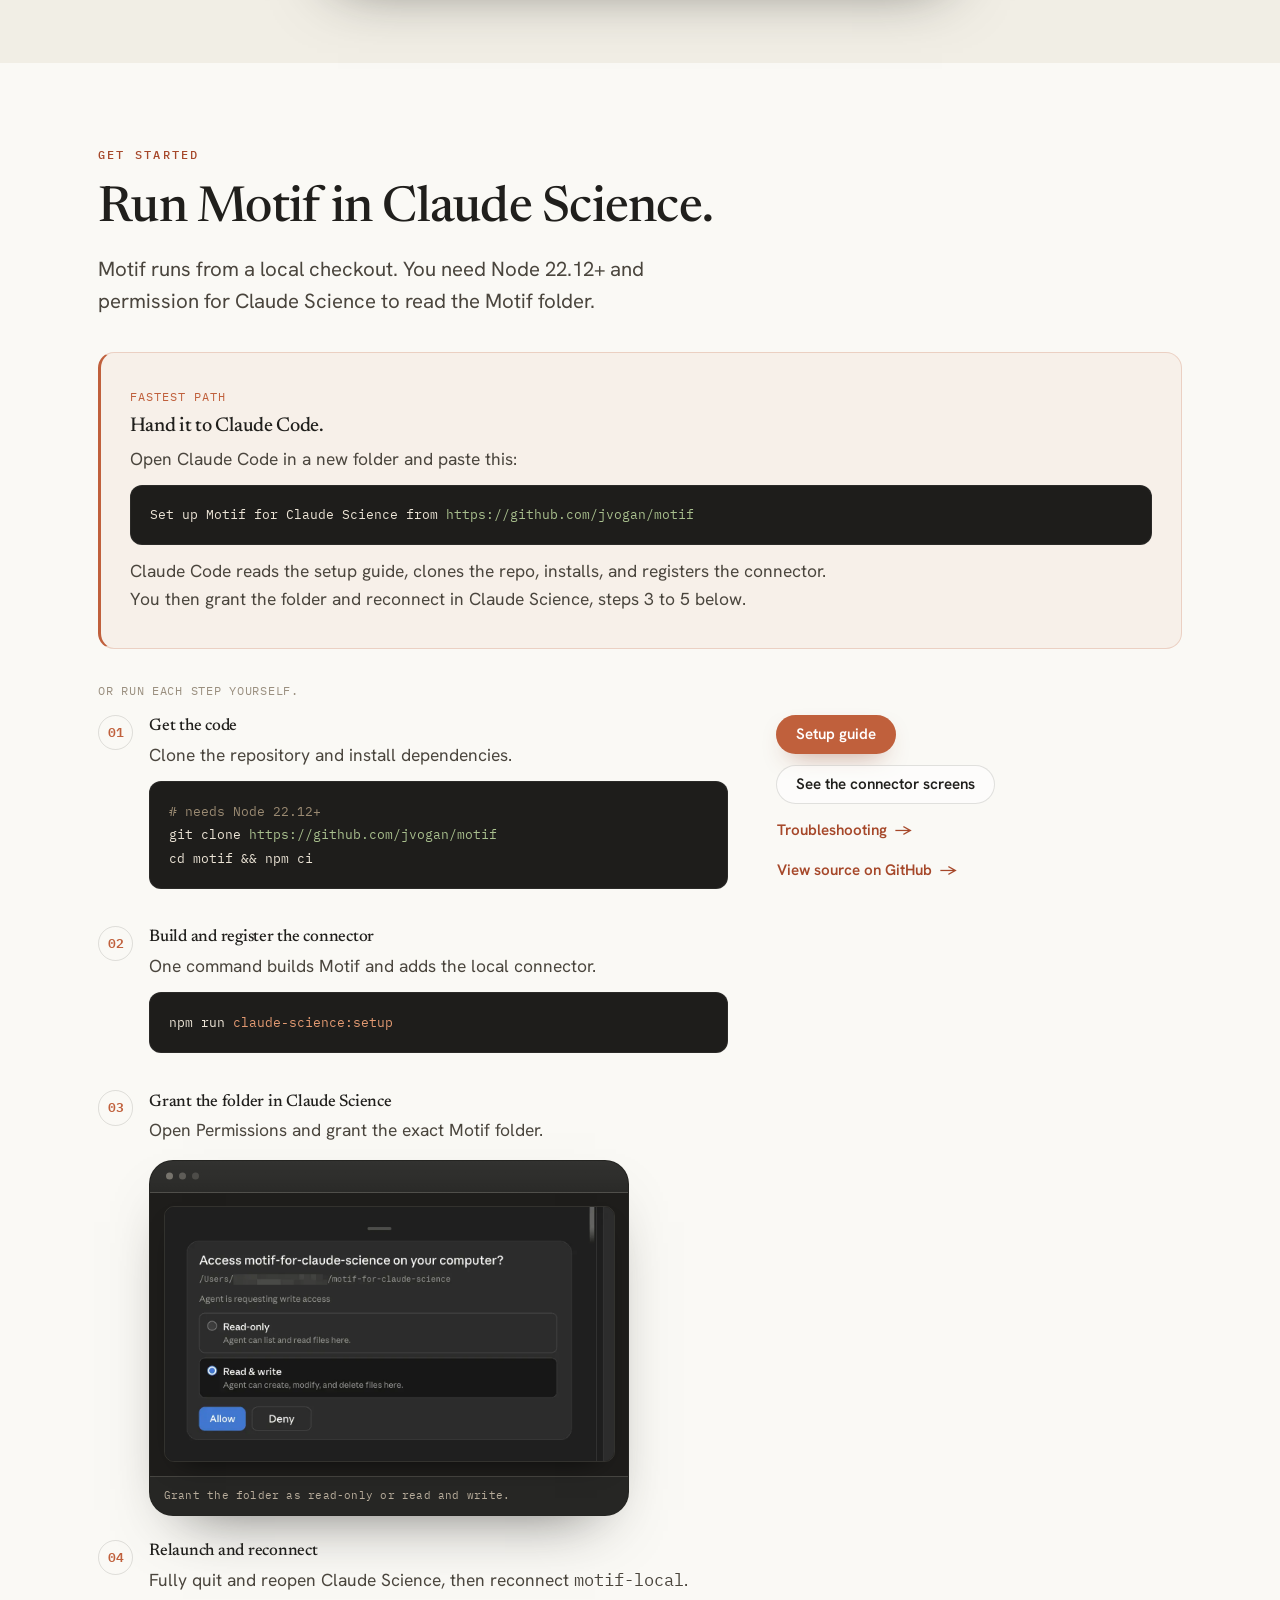
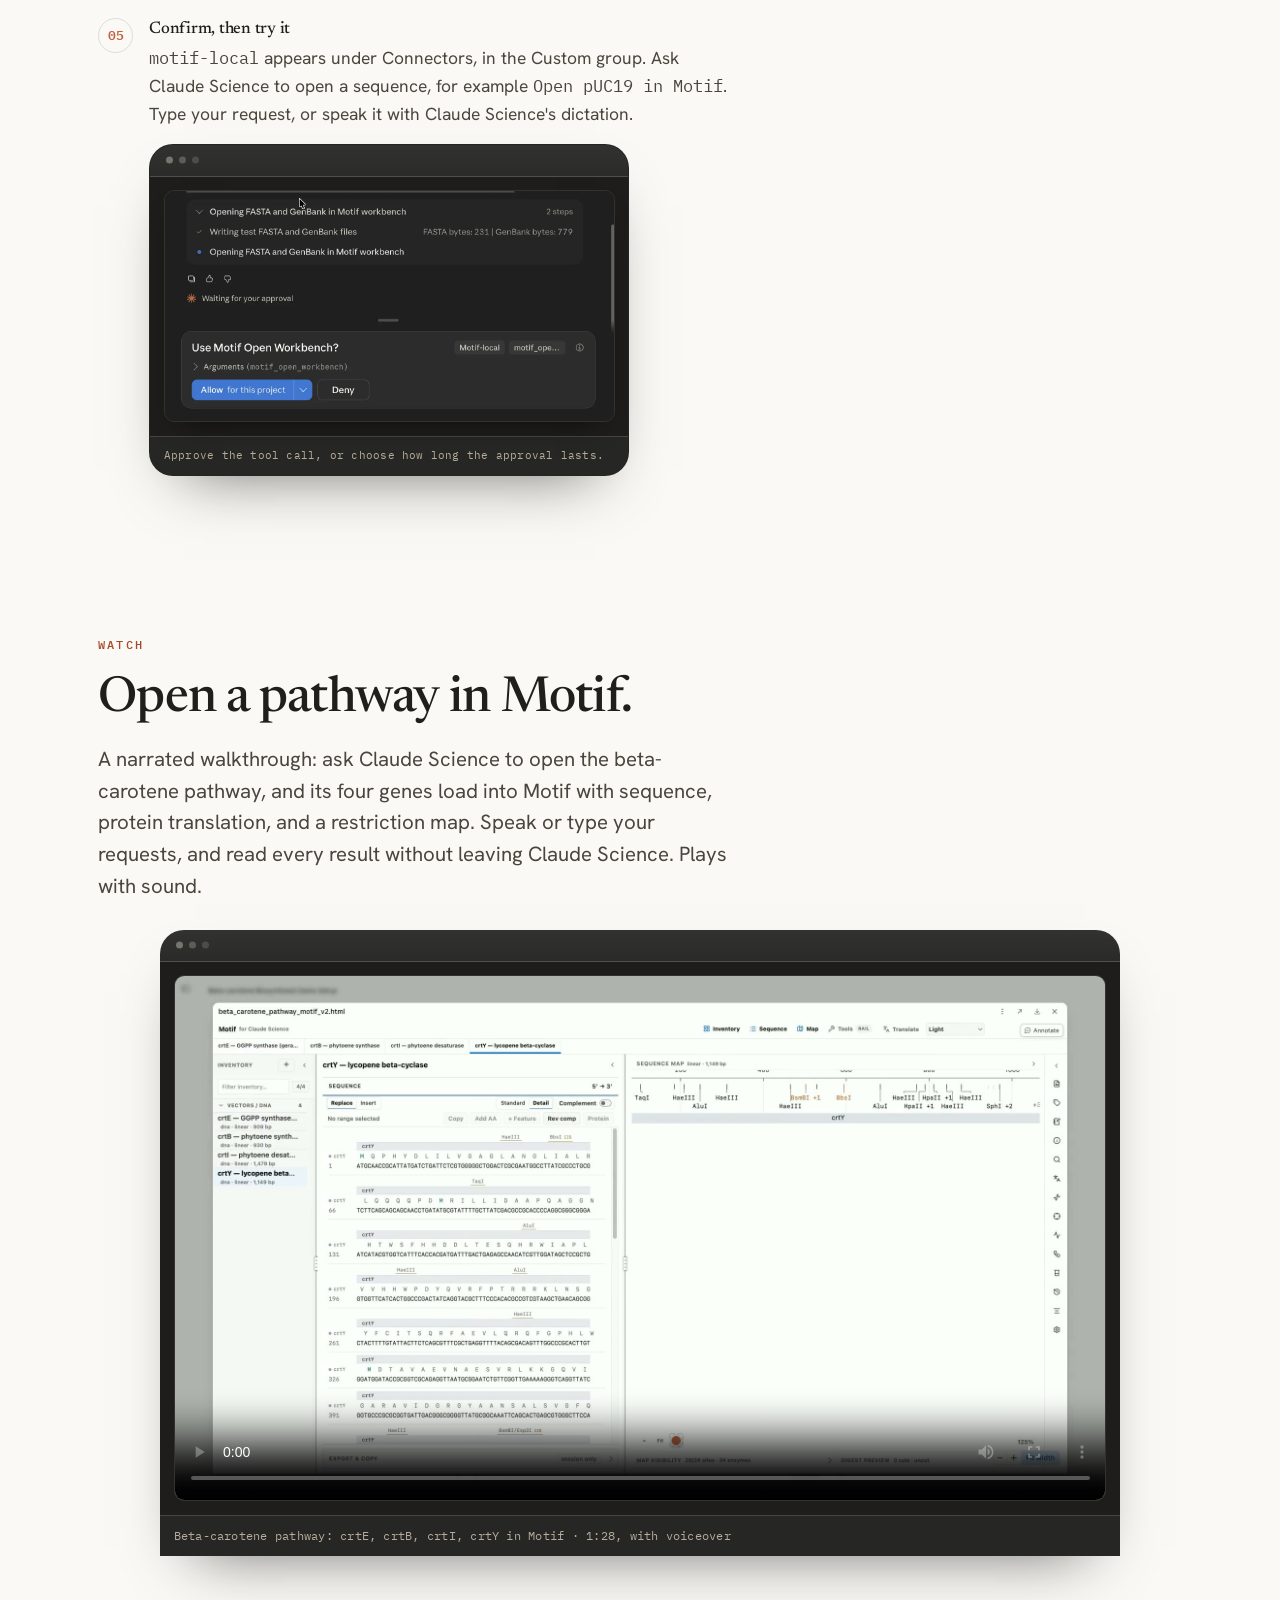
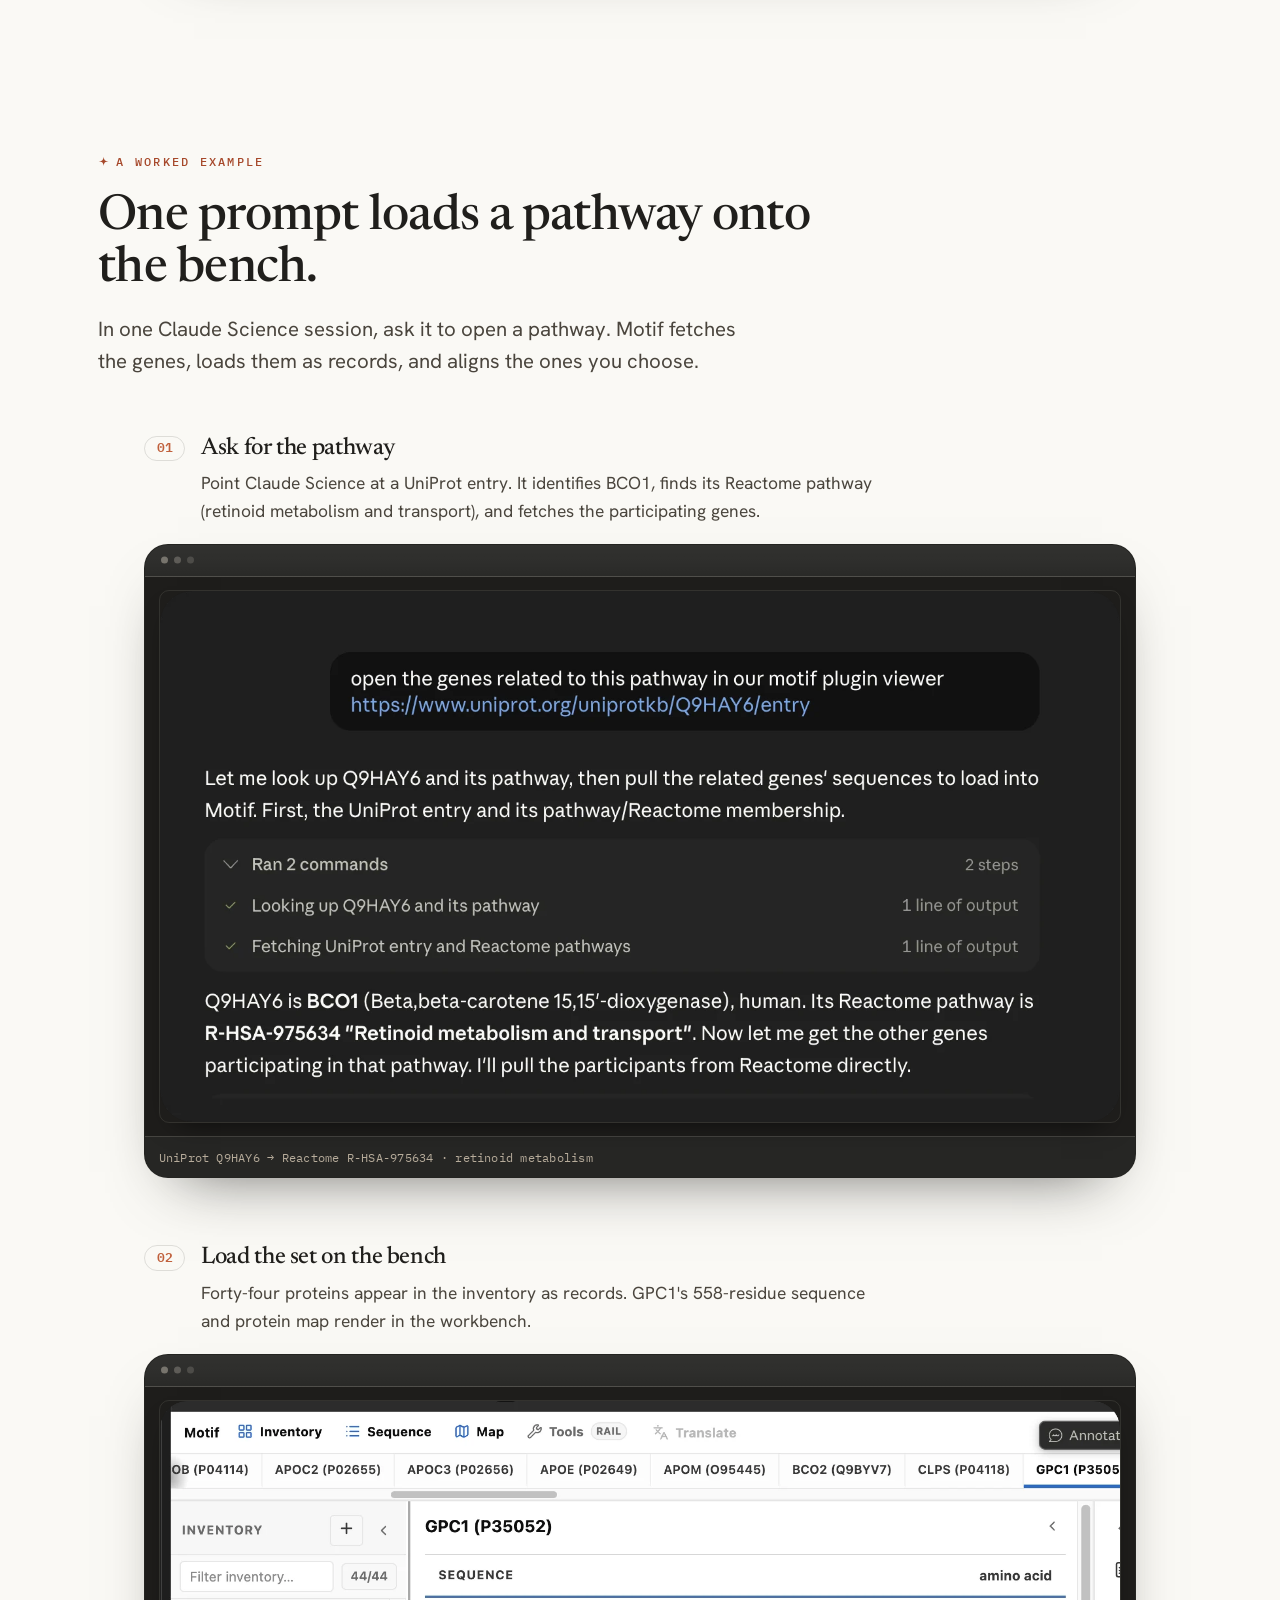
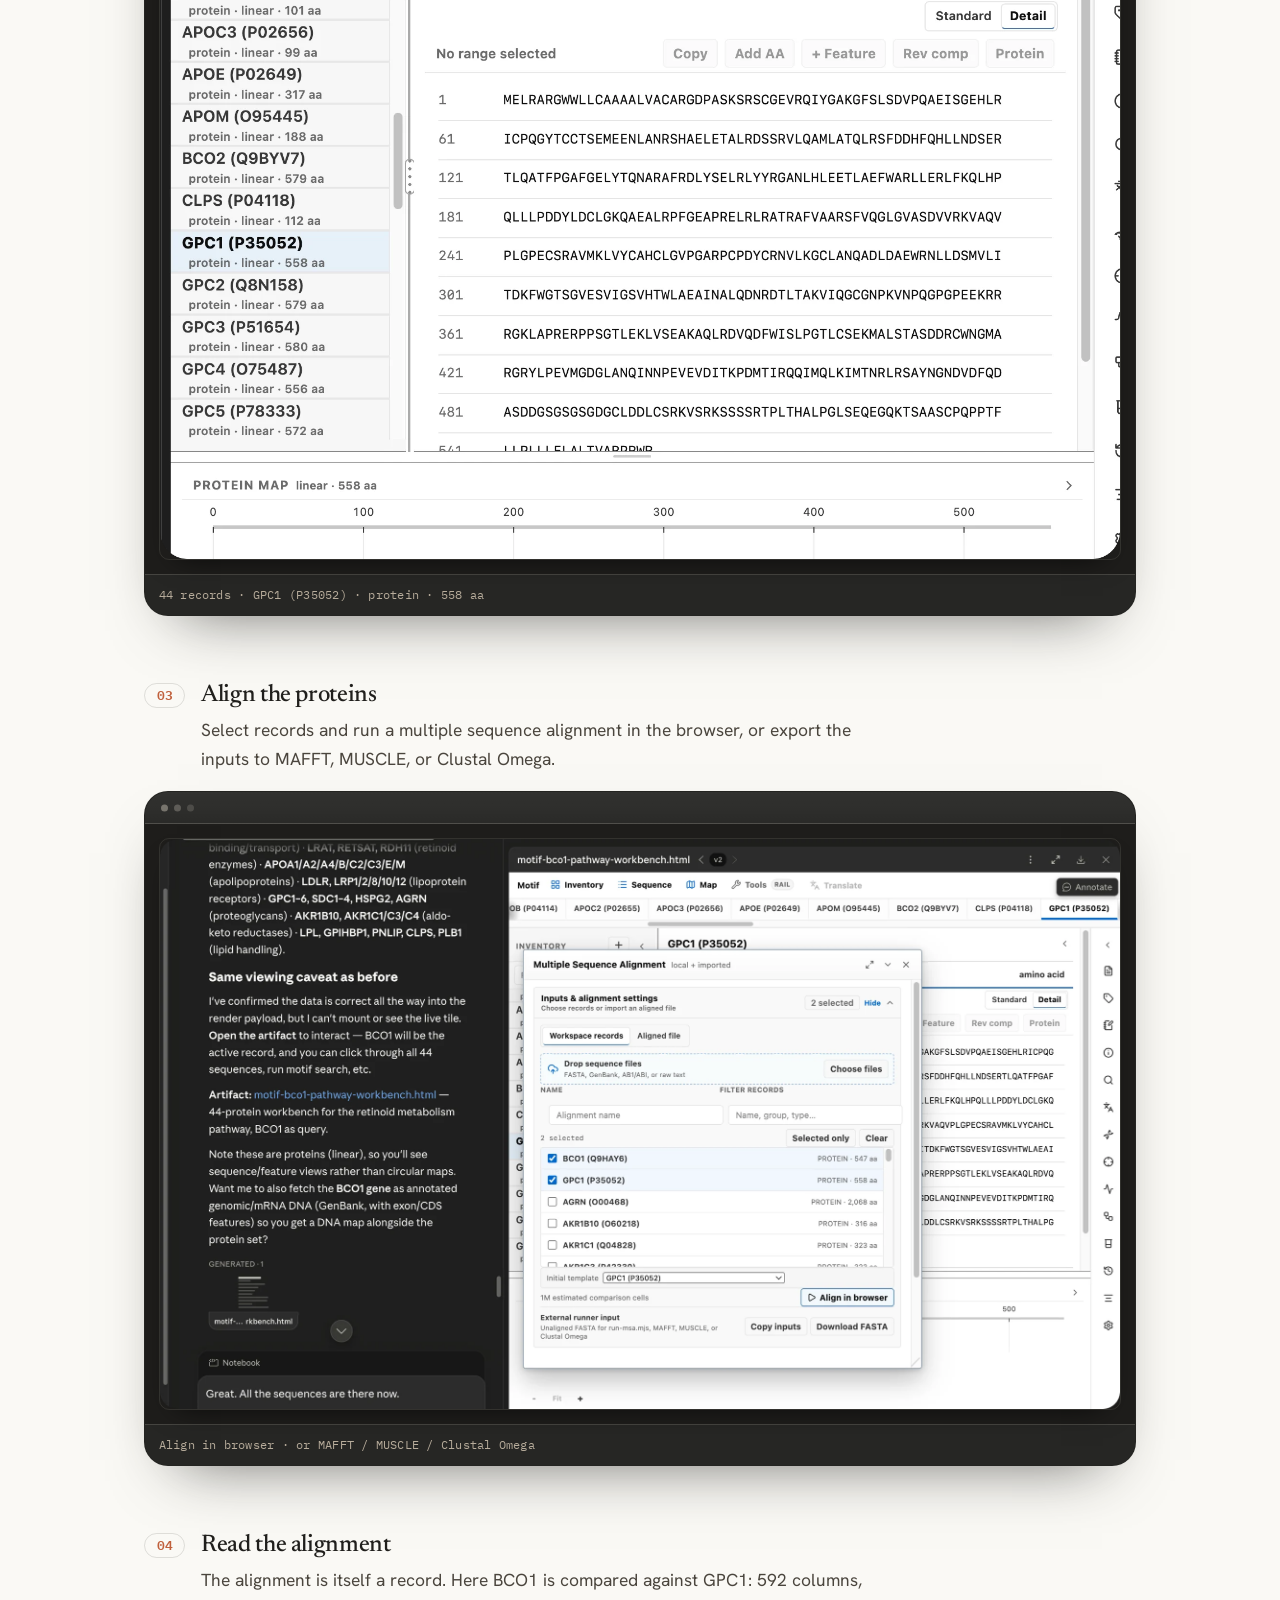
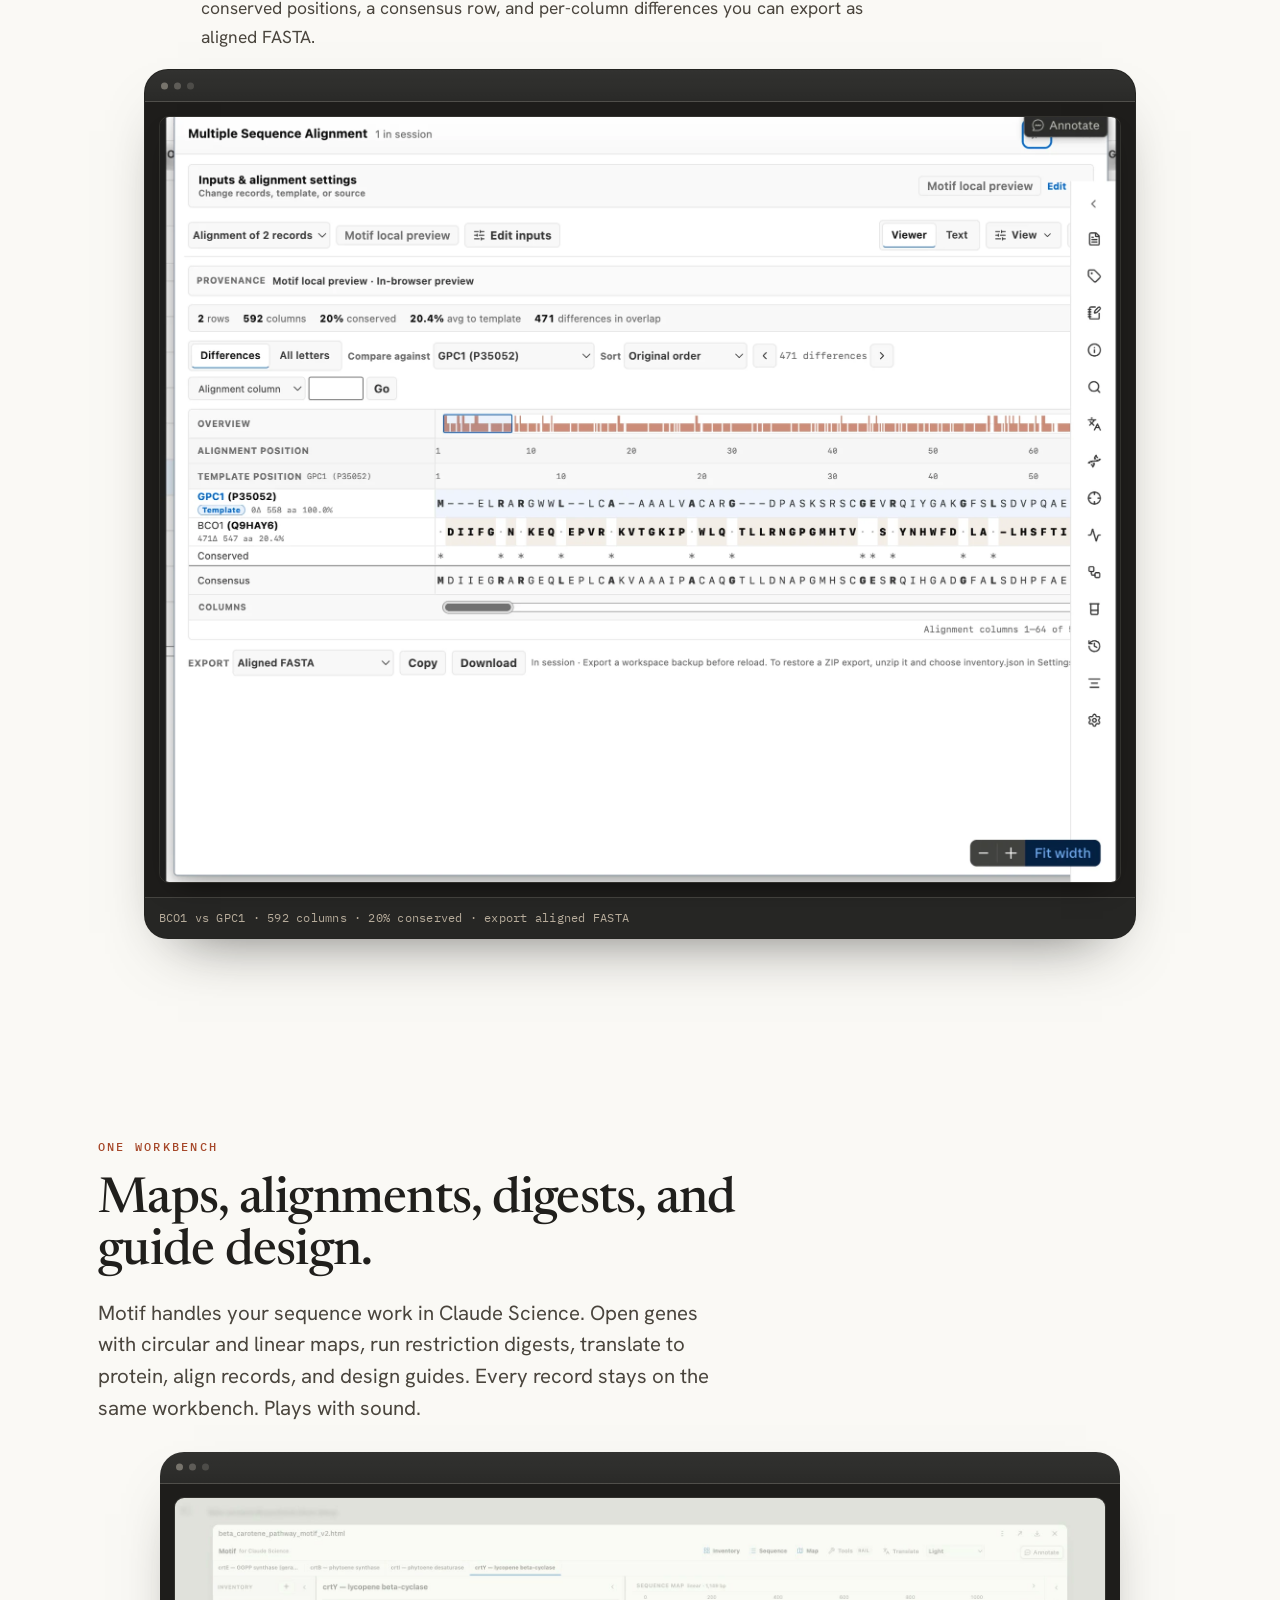
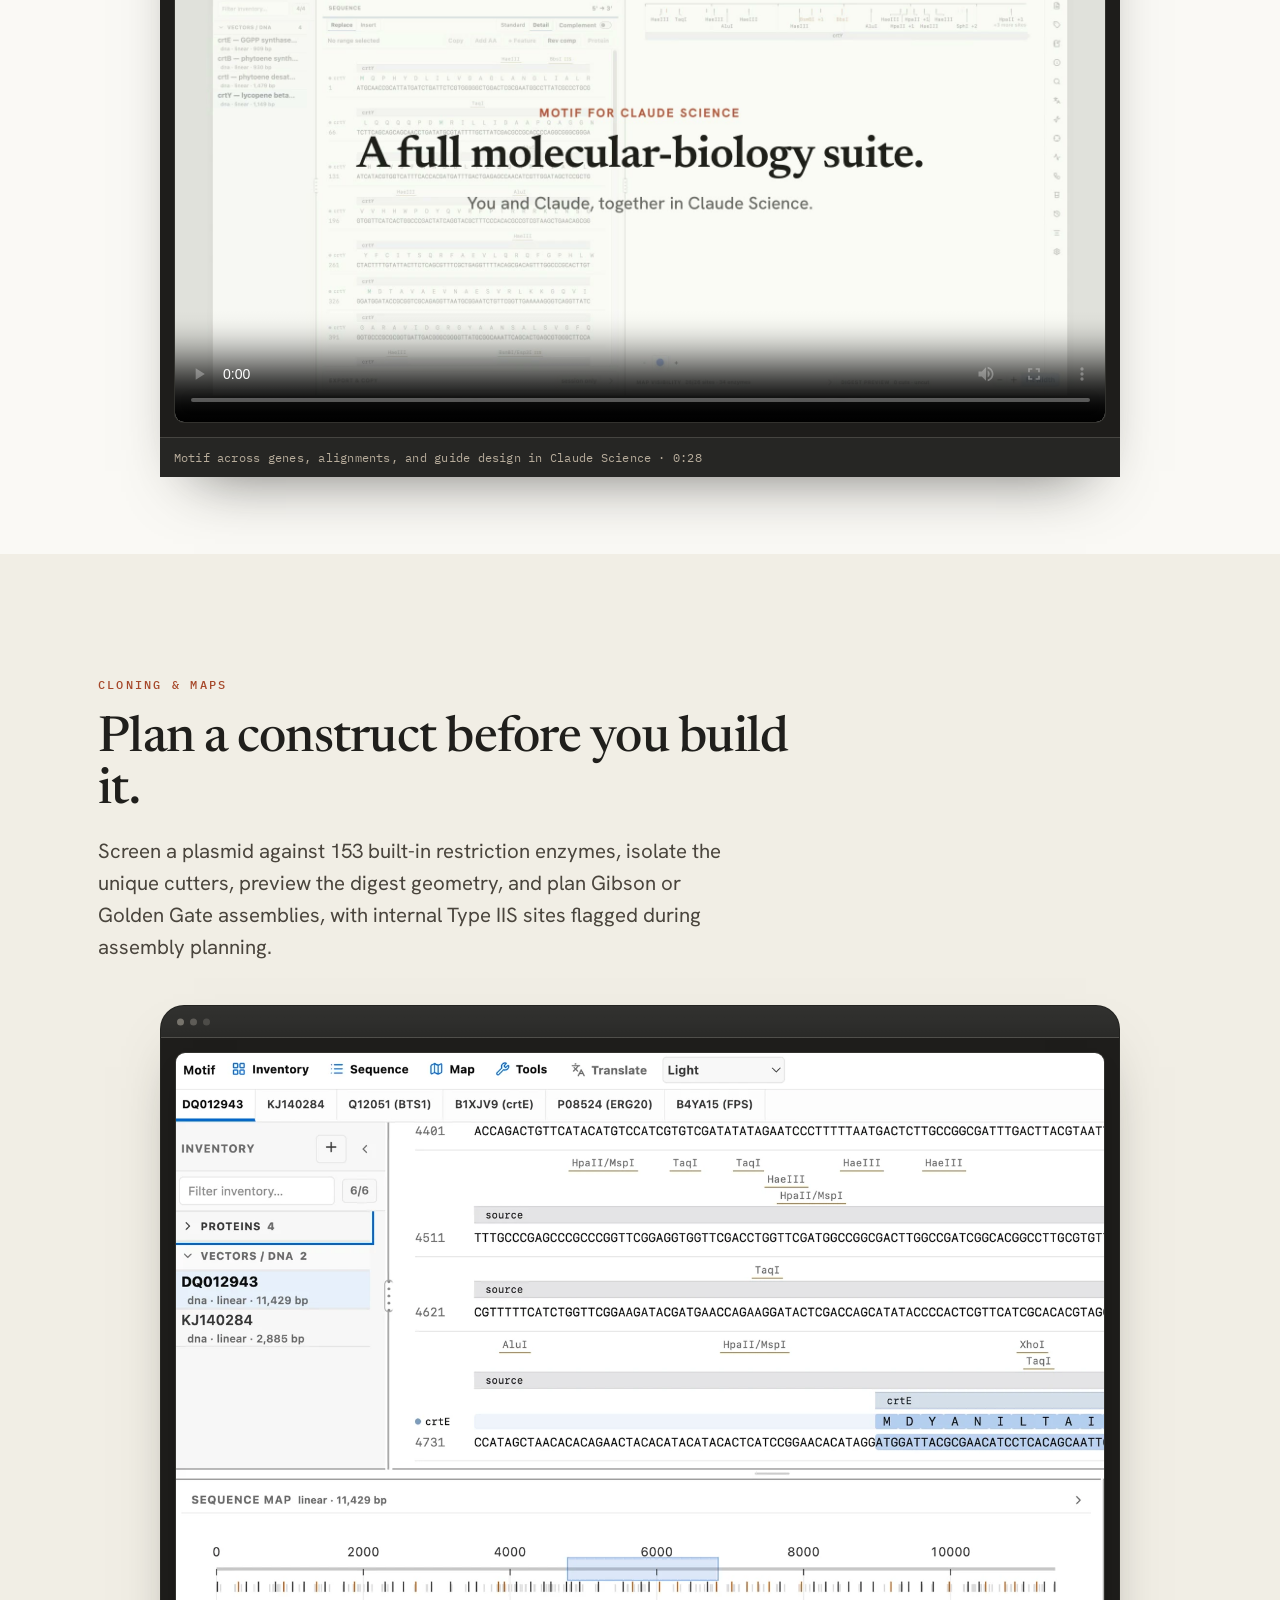
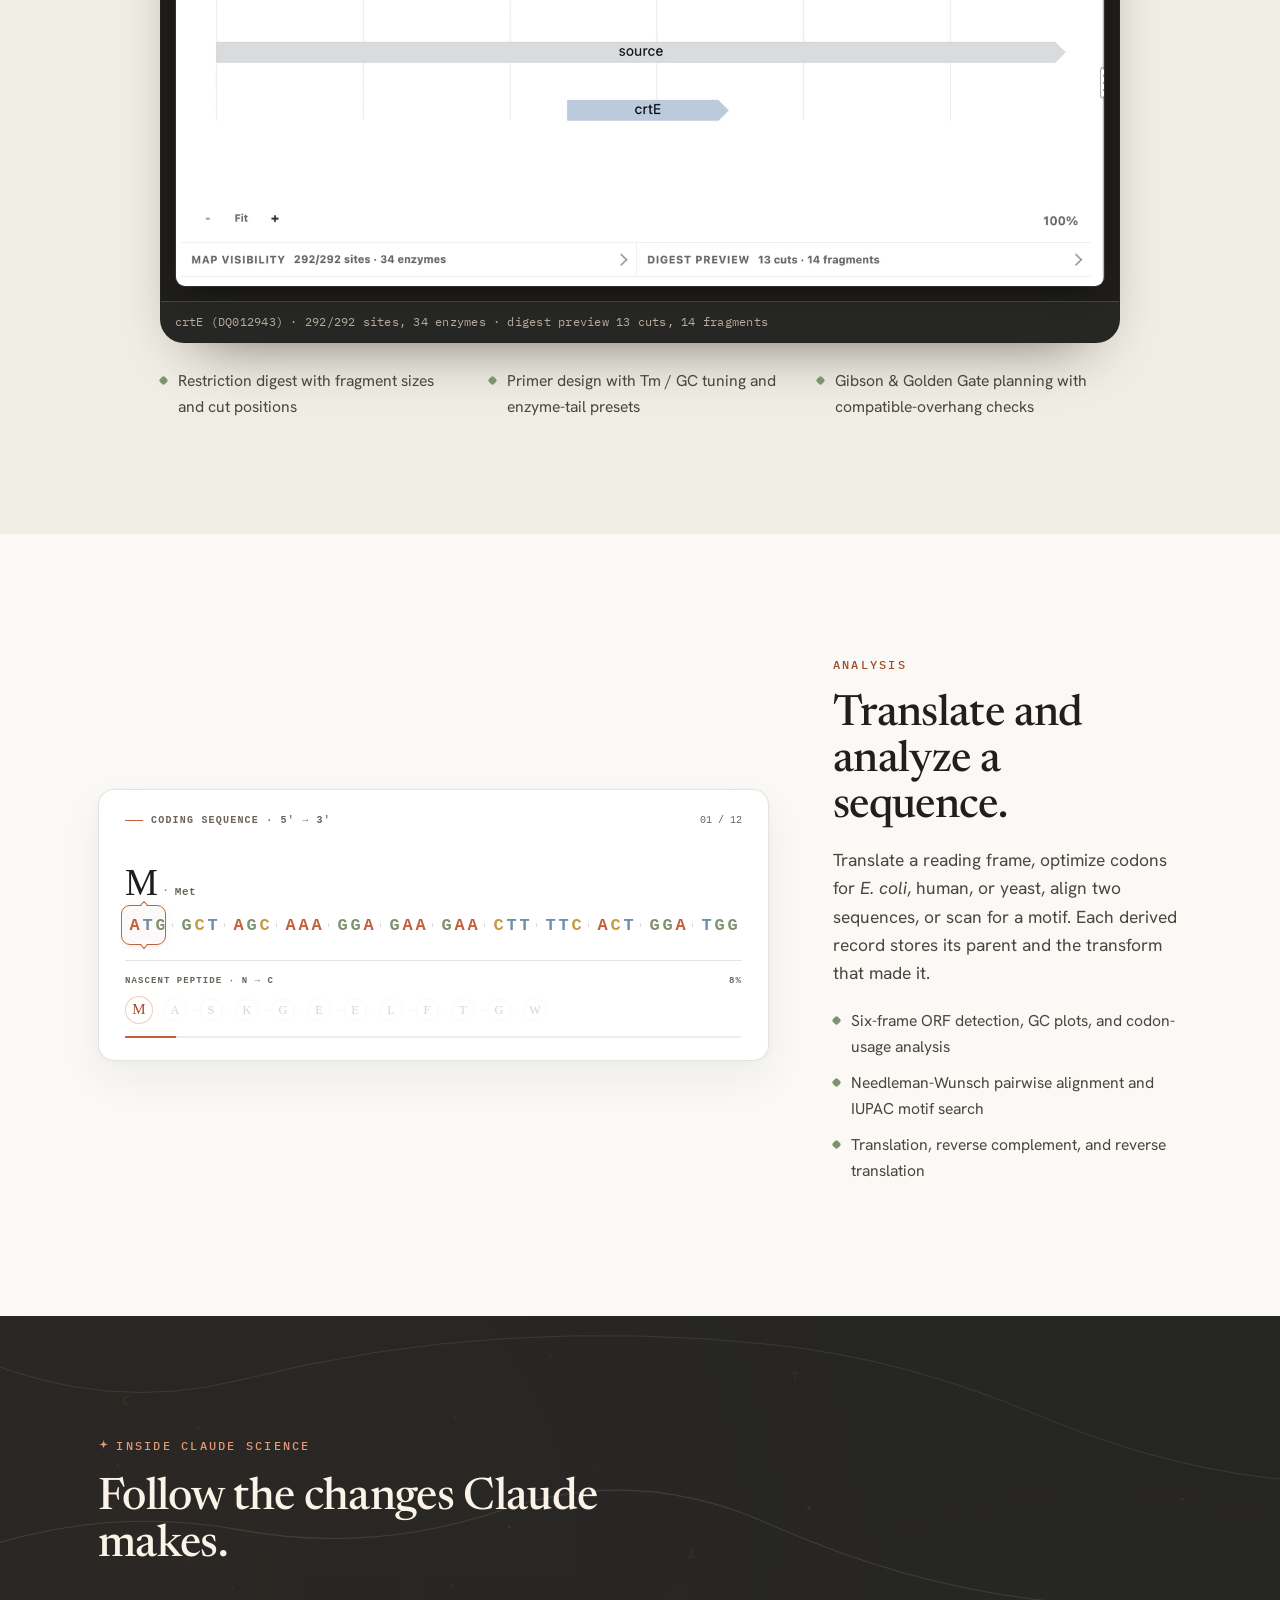
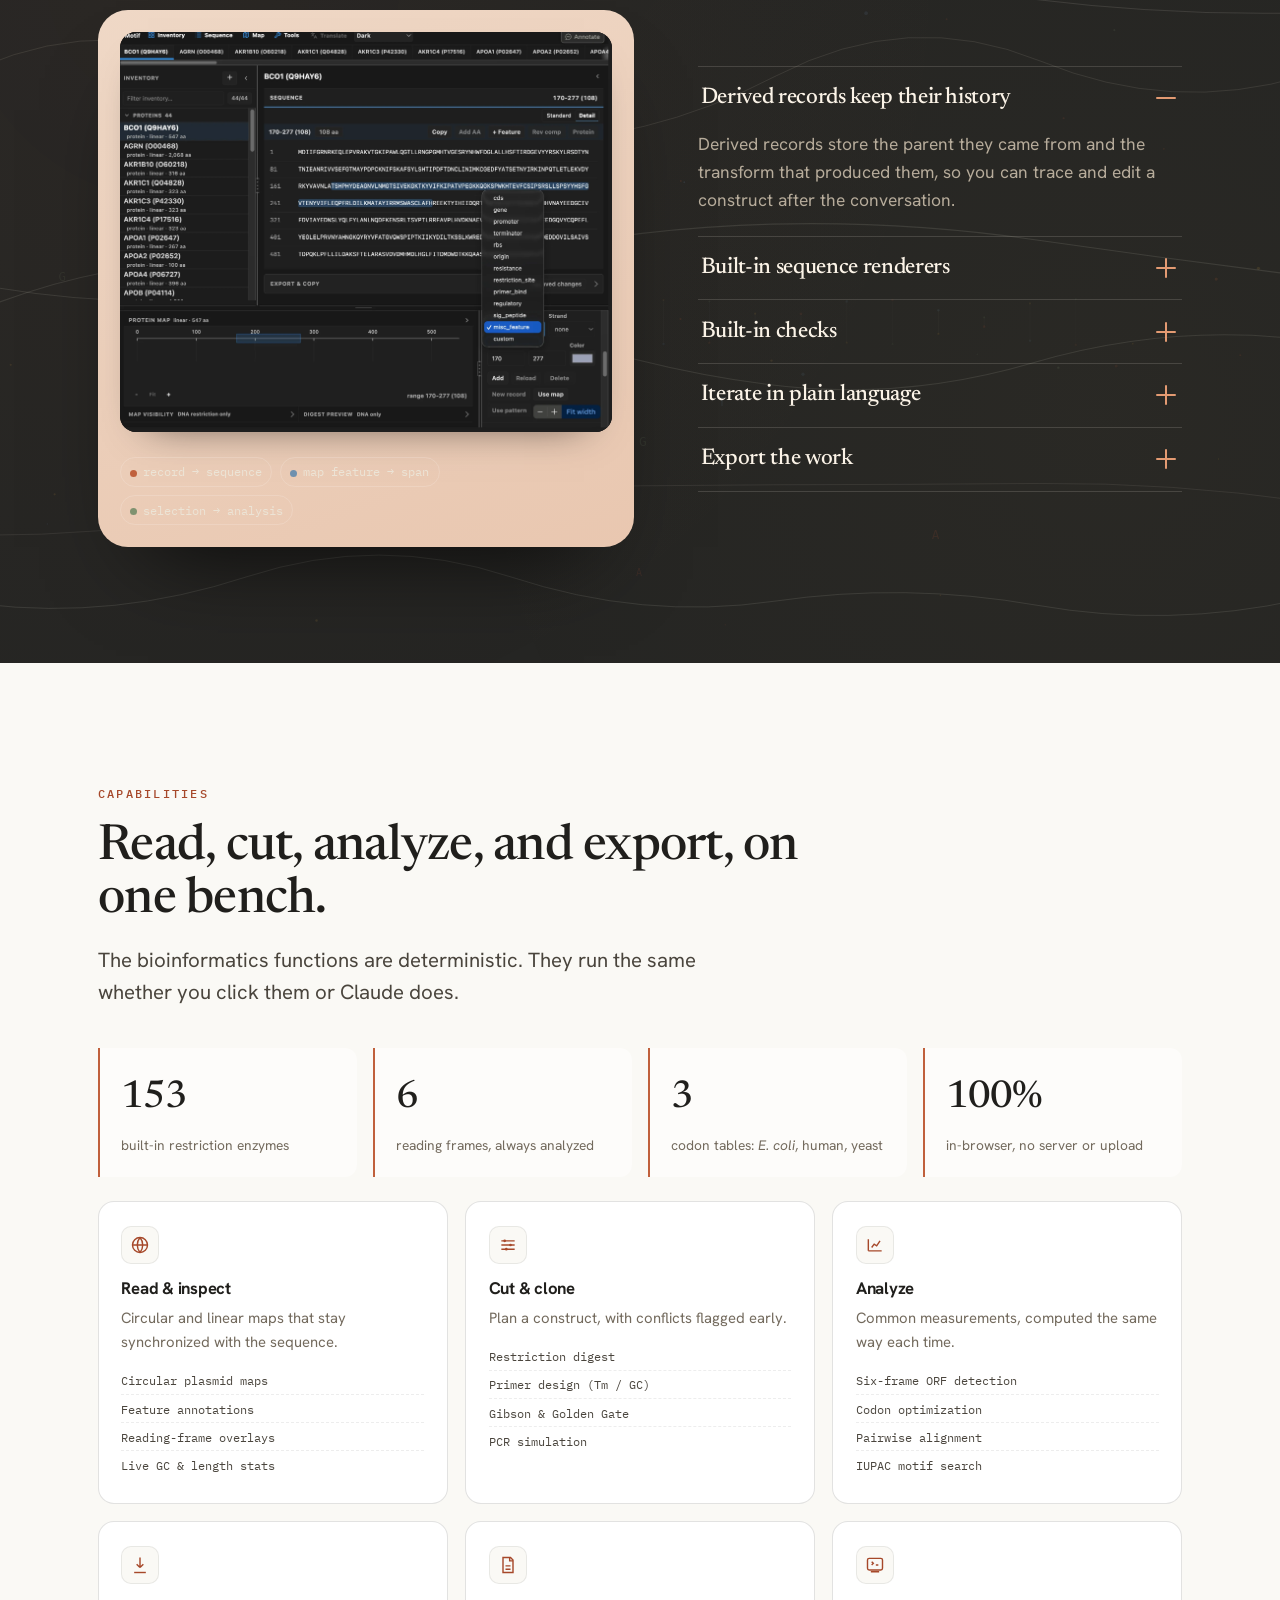
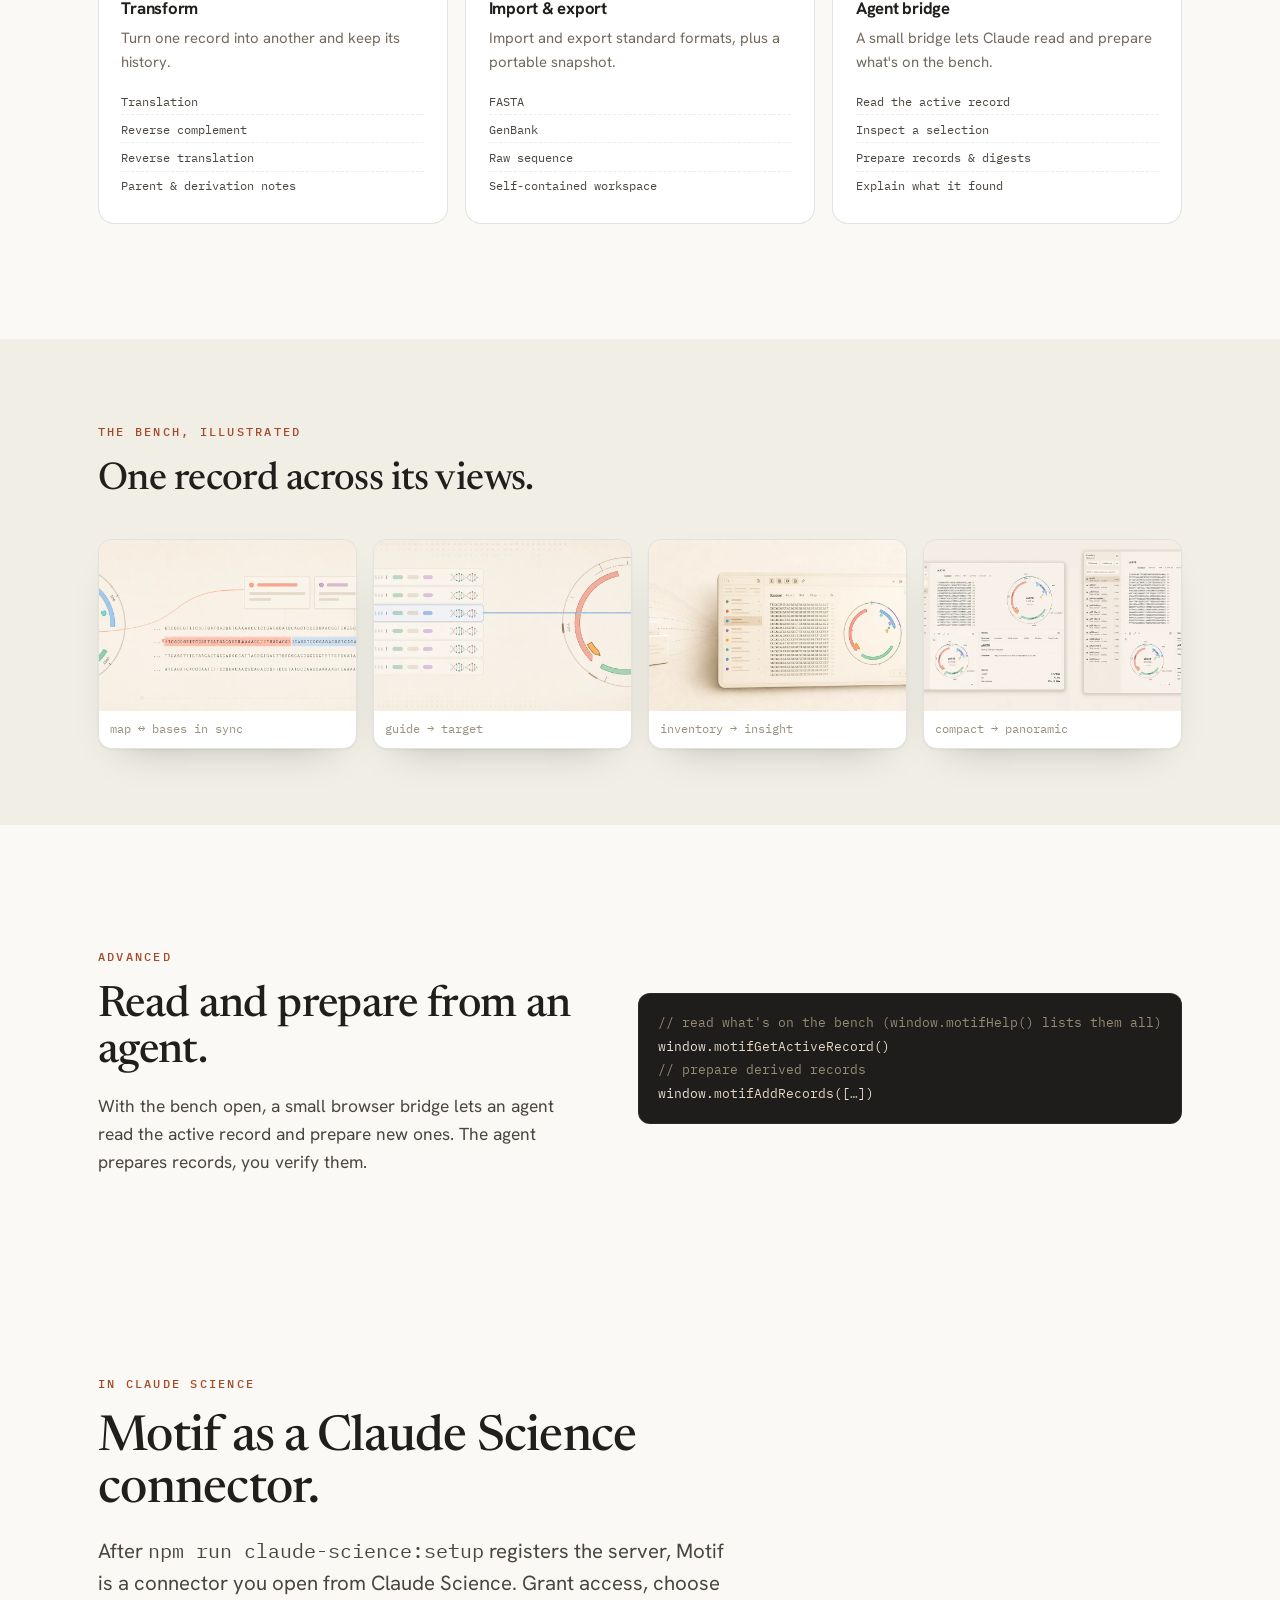
==== commit 83aa2ad2: "Clarify the no-workbench FAQ fix to match Claude Science behavior" ====
--- a/index.html
+++ b/index.html
@@ -647,7 +647,7 @@
       </details>
       <details class="faq__item">
         <summary>The tool ran, but no workbench appeared</summary>
-        <div class="faq__body">A text summary or resource link means the tool ran. Open the generated HTML workbench to see it in the right pane. Some Claude Science builds do not mount the live tile automatically.</div>
+        <div class="faq__body">A text summary or resource link only means the tool ran, not that Claude Science mounted a visible workbench. Ask Claude to create a Motif workbench artifact, for example “please open this in the Motif workbench.” It generates an HTML artifact that opens in the right pane. Some Claude Science builds do not mount the live tile on their own.</div>
       </details>
       <details class="faq__item">
         <summary>The sequence shows as plain text</summary>
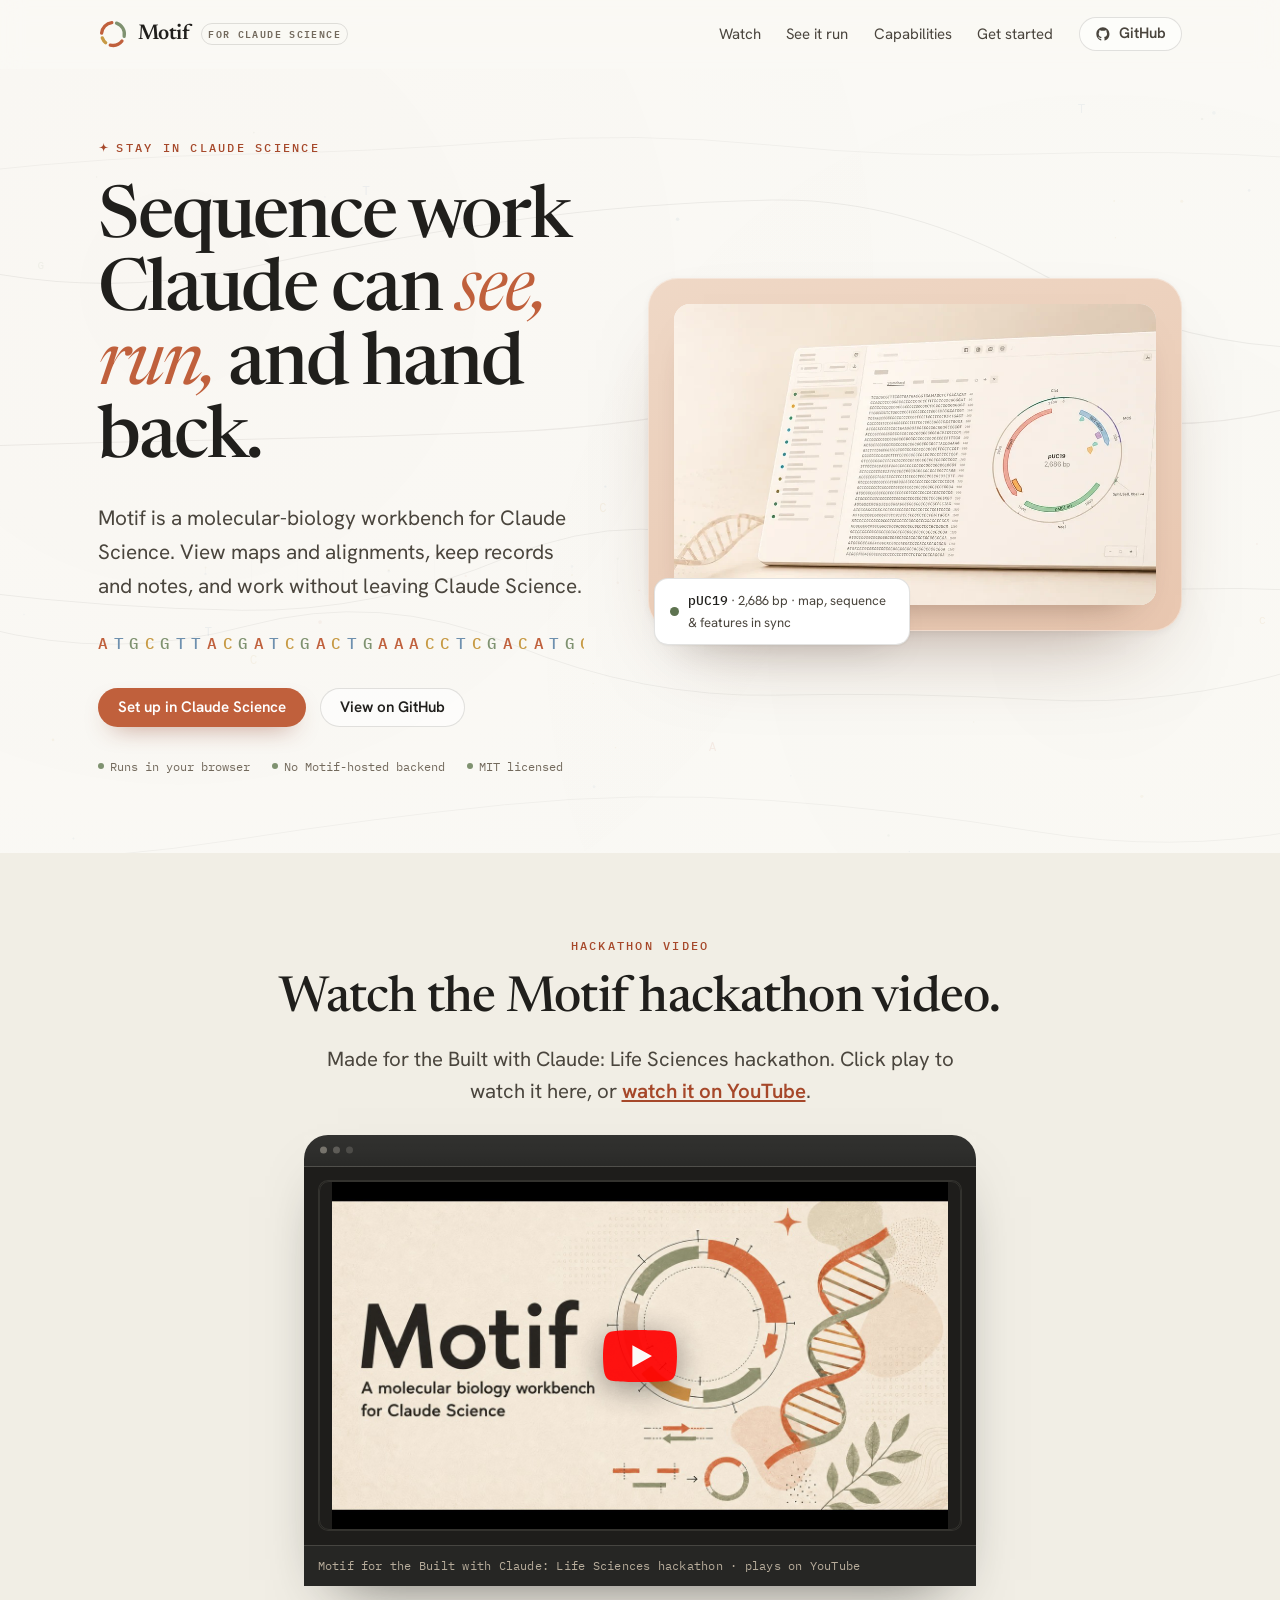
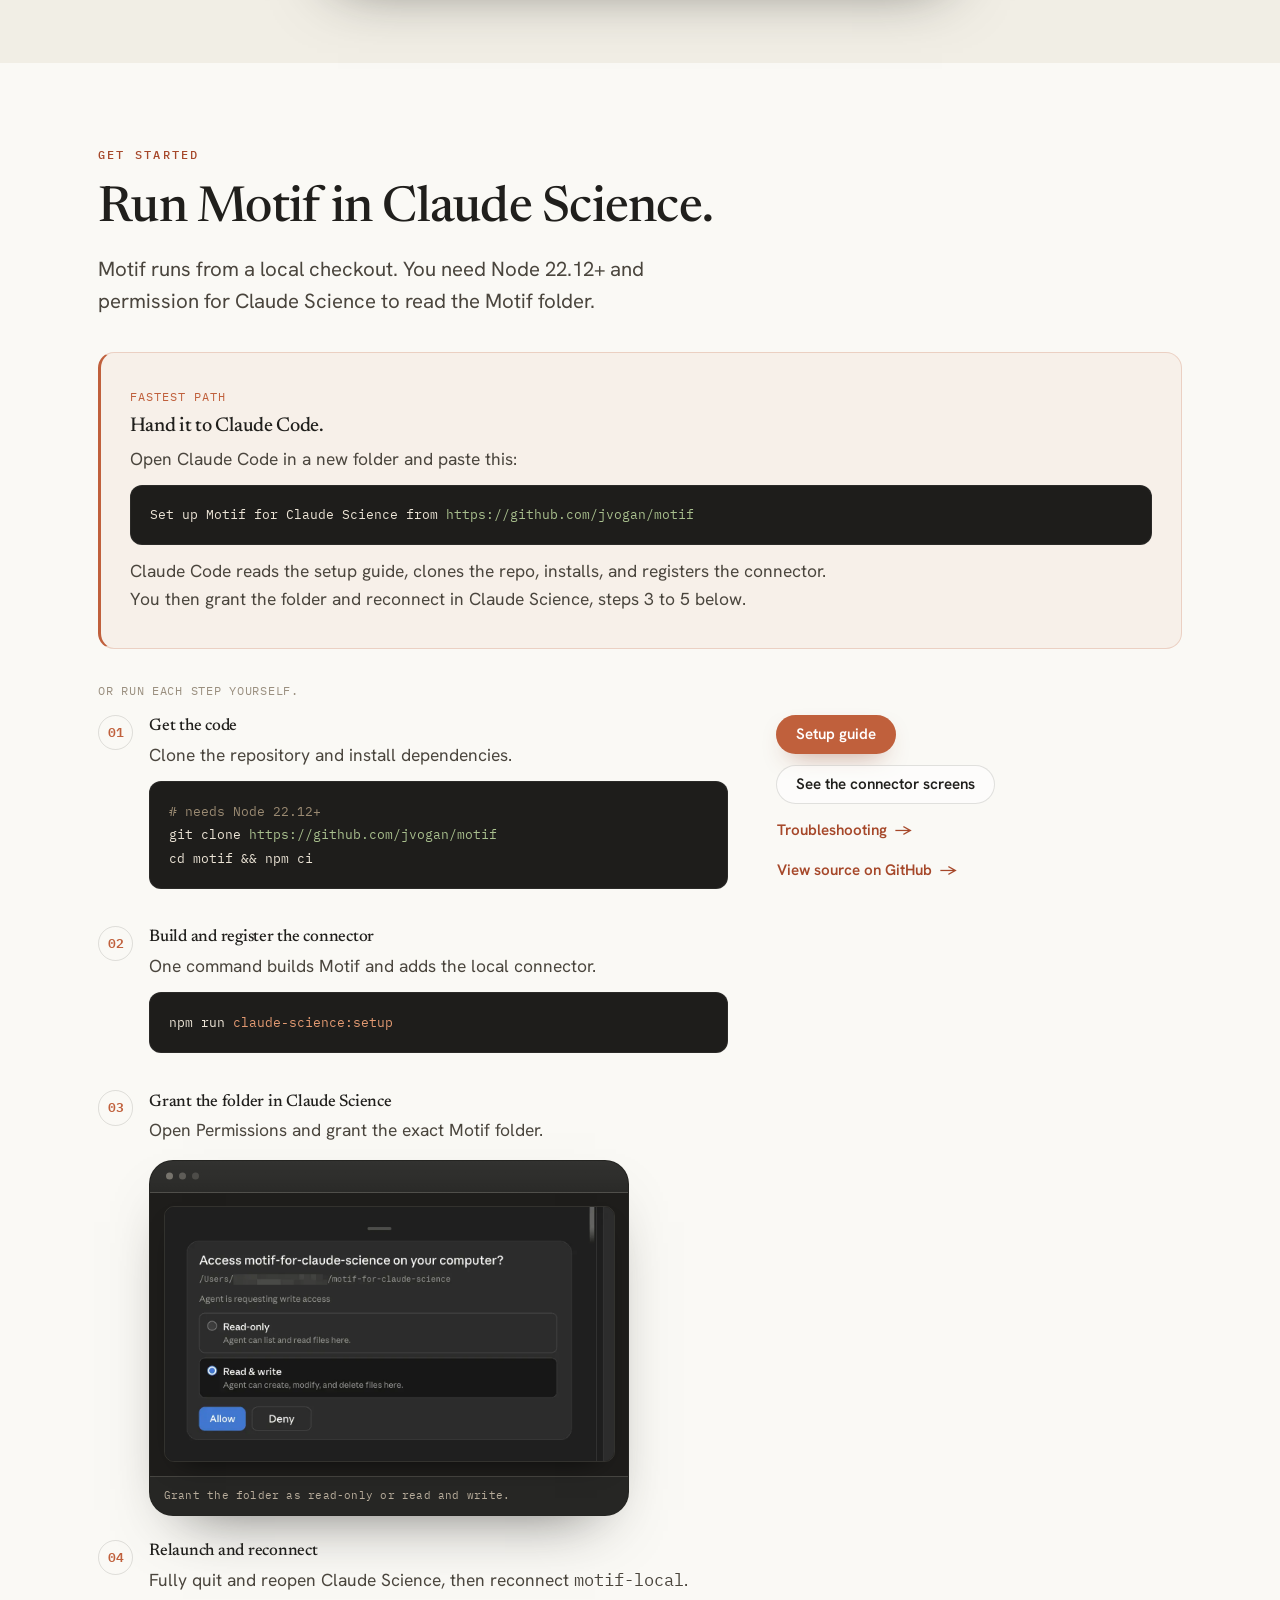
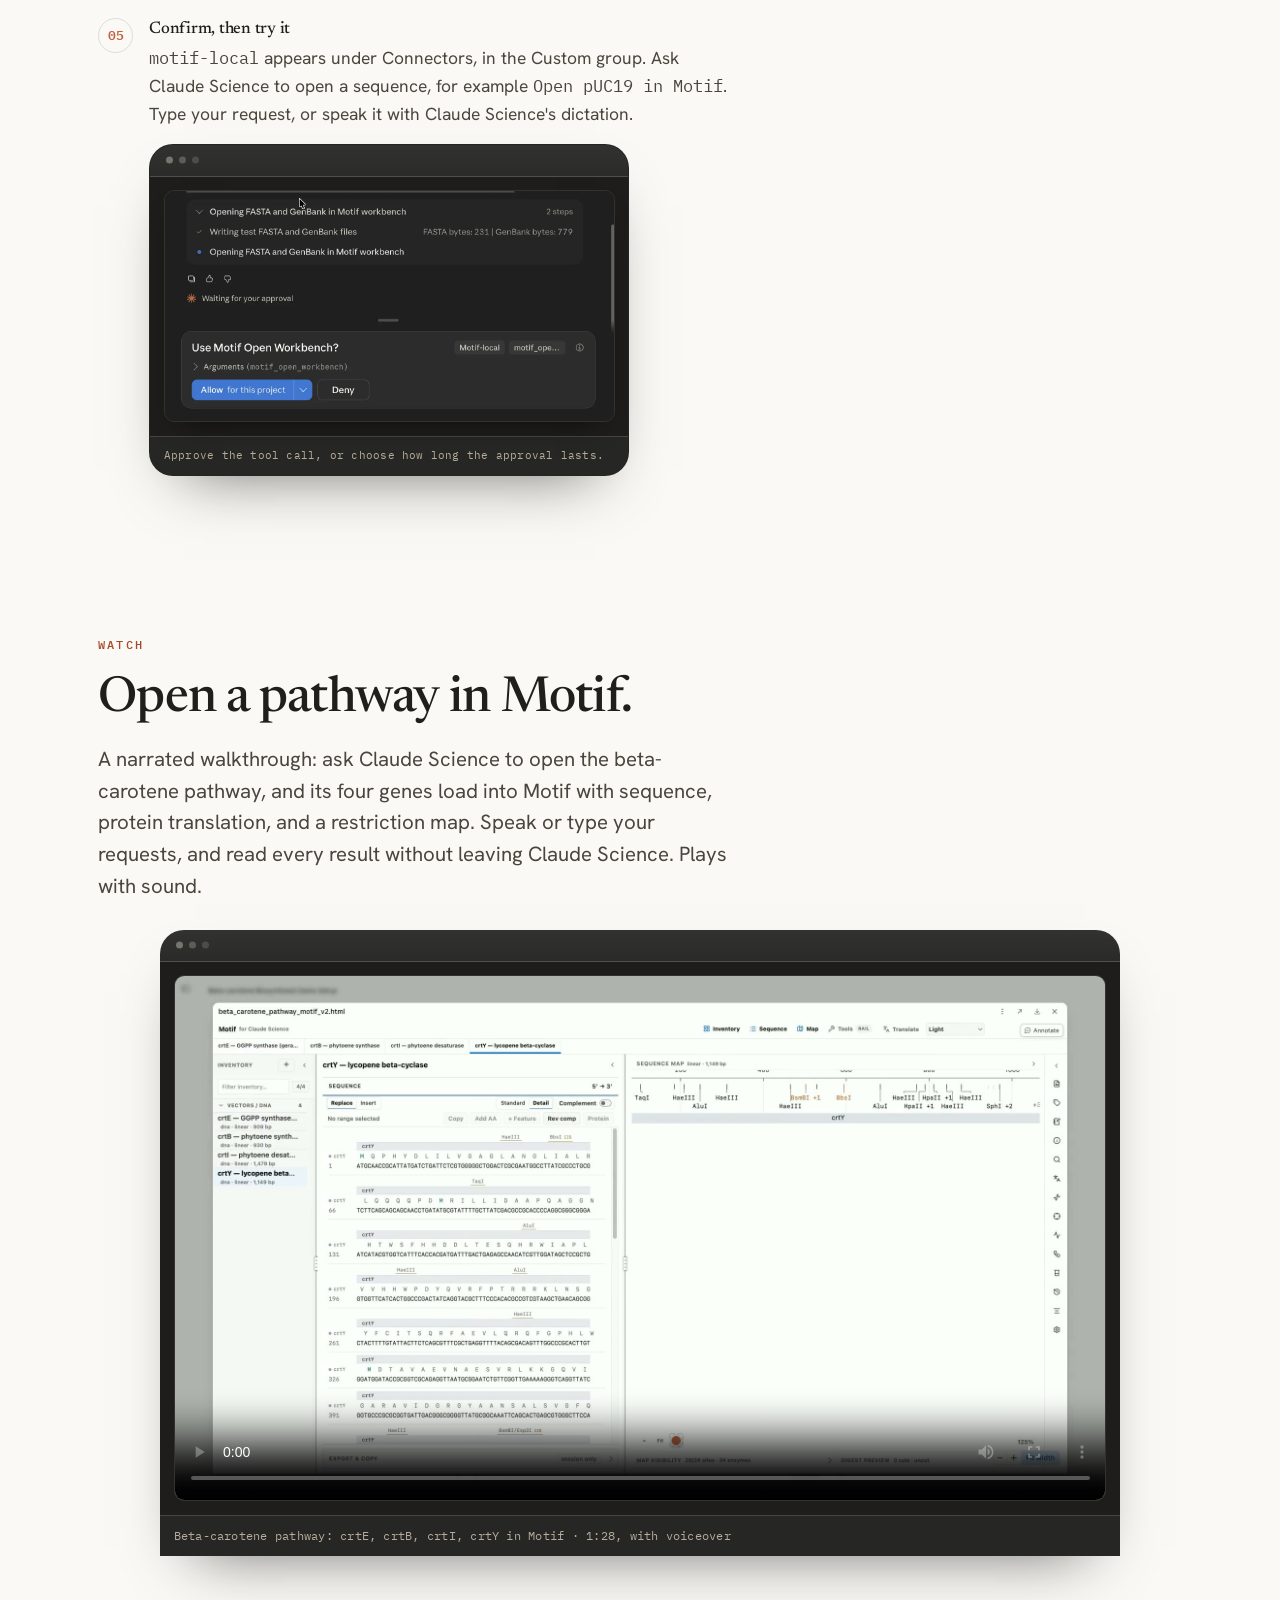
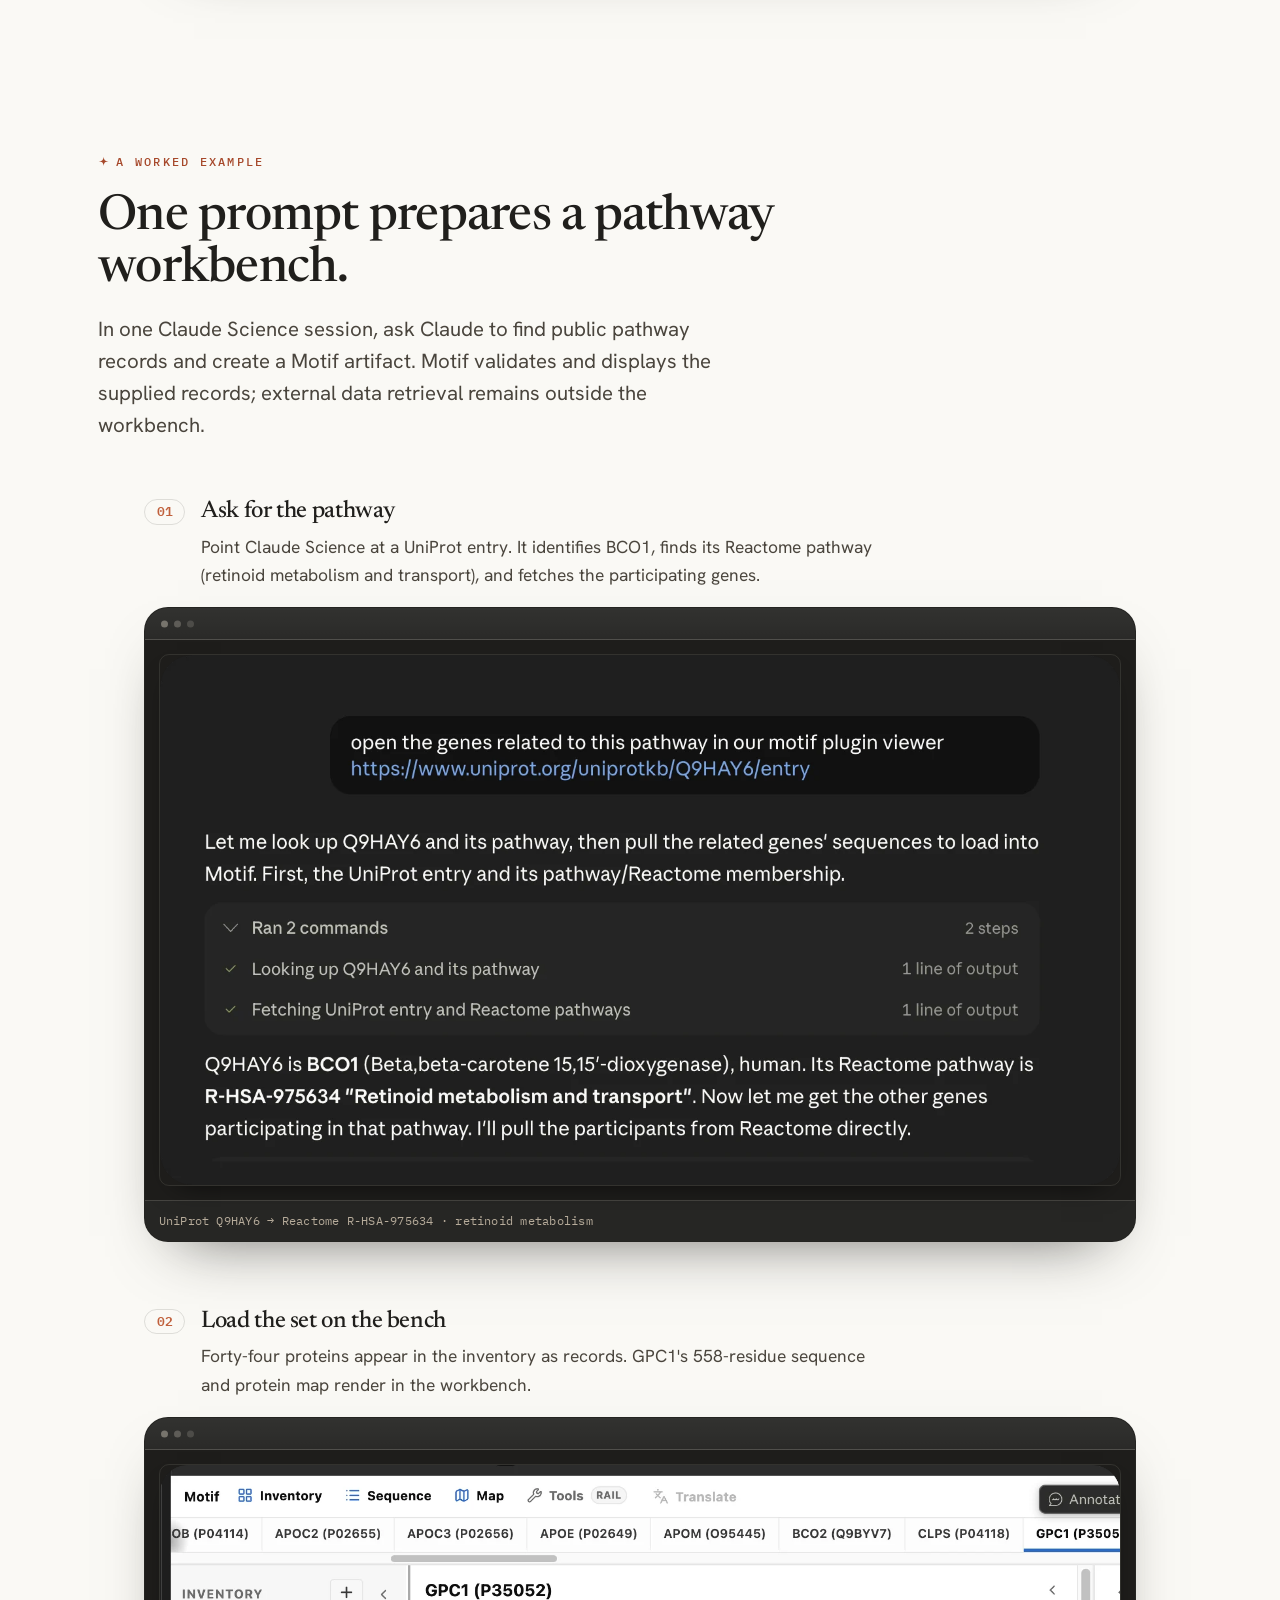
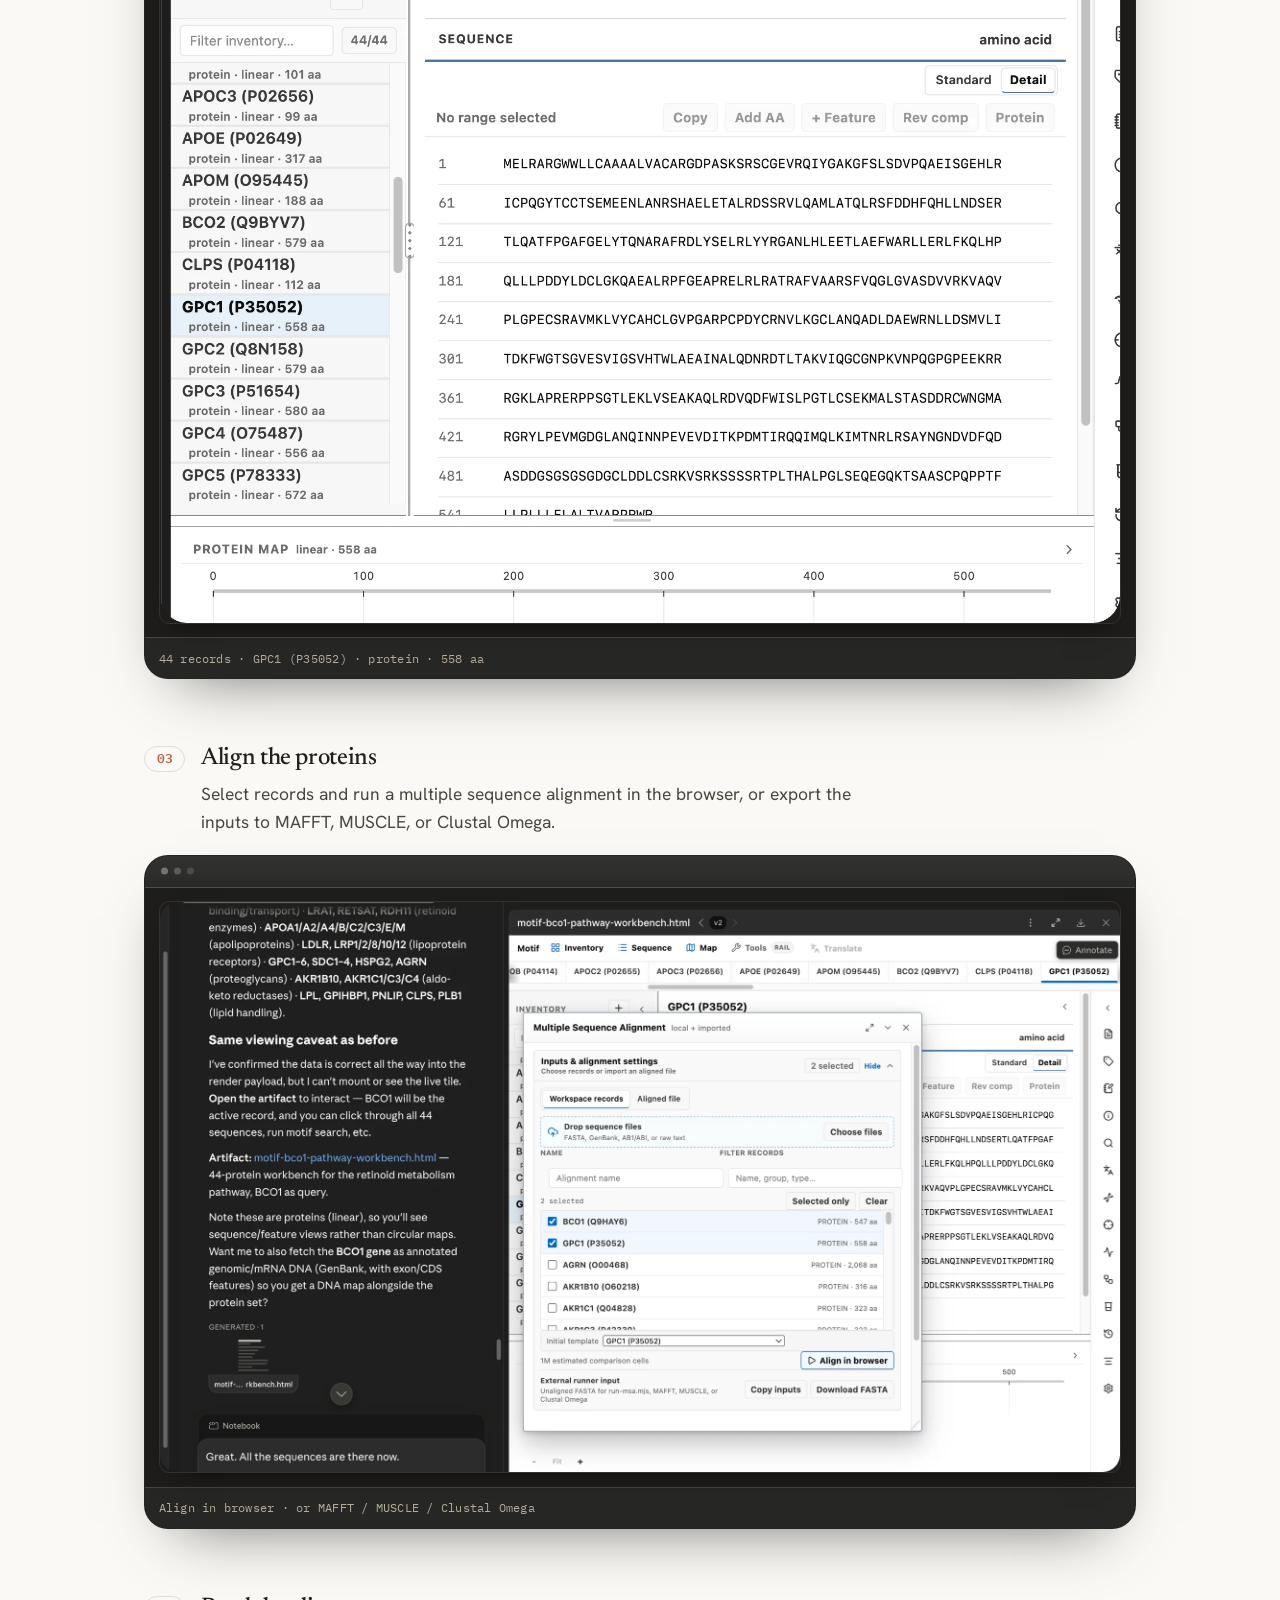
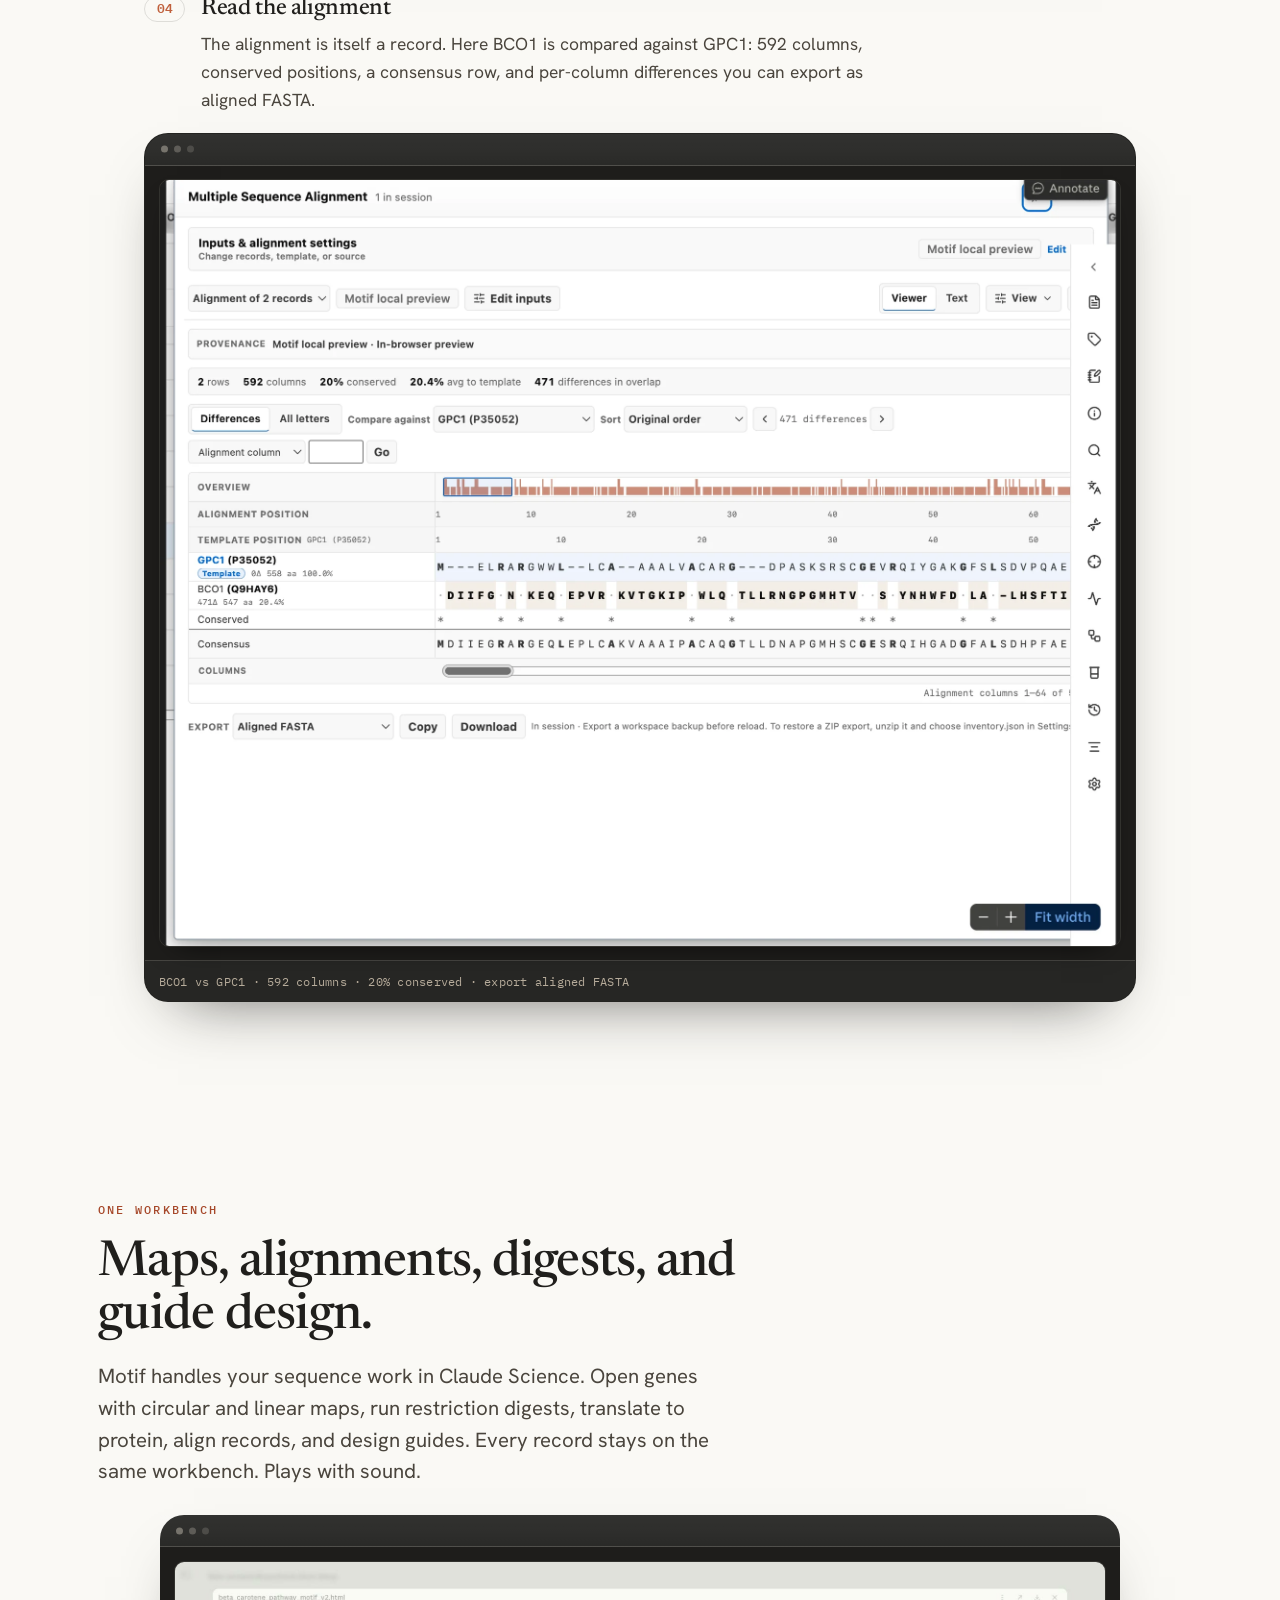
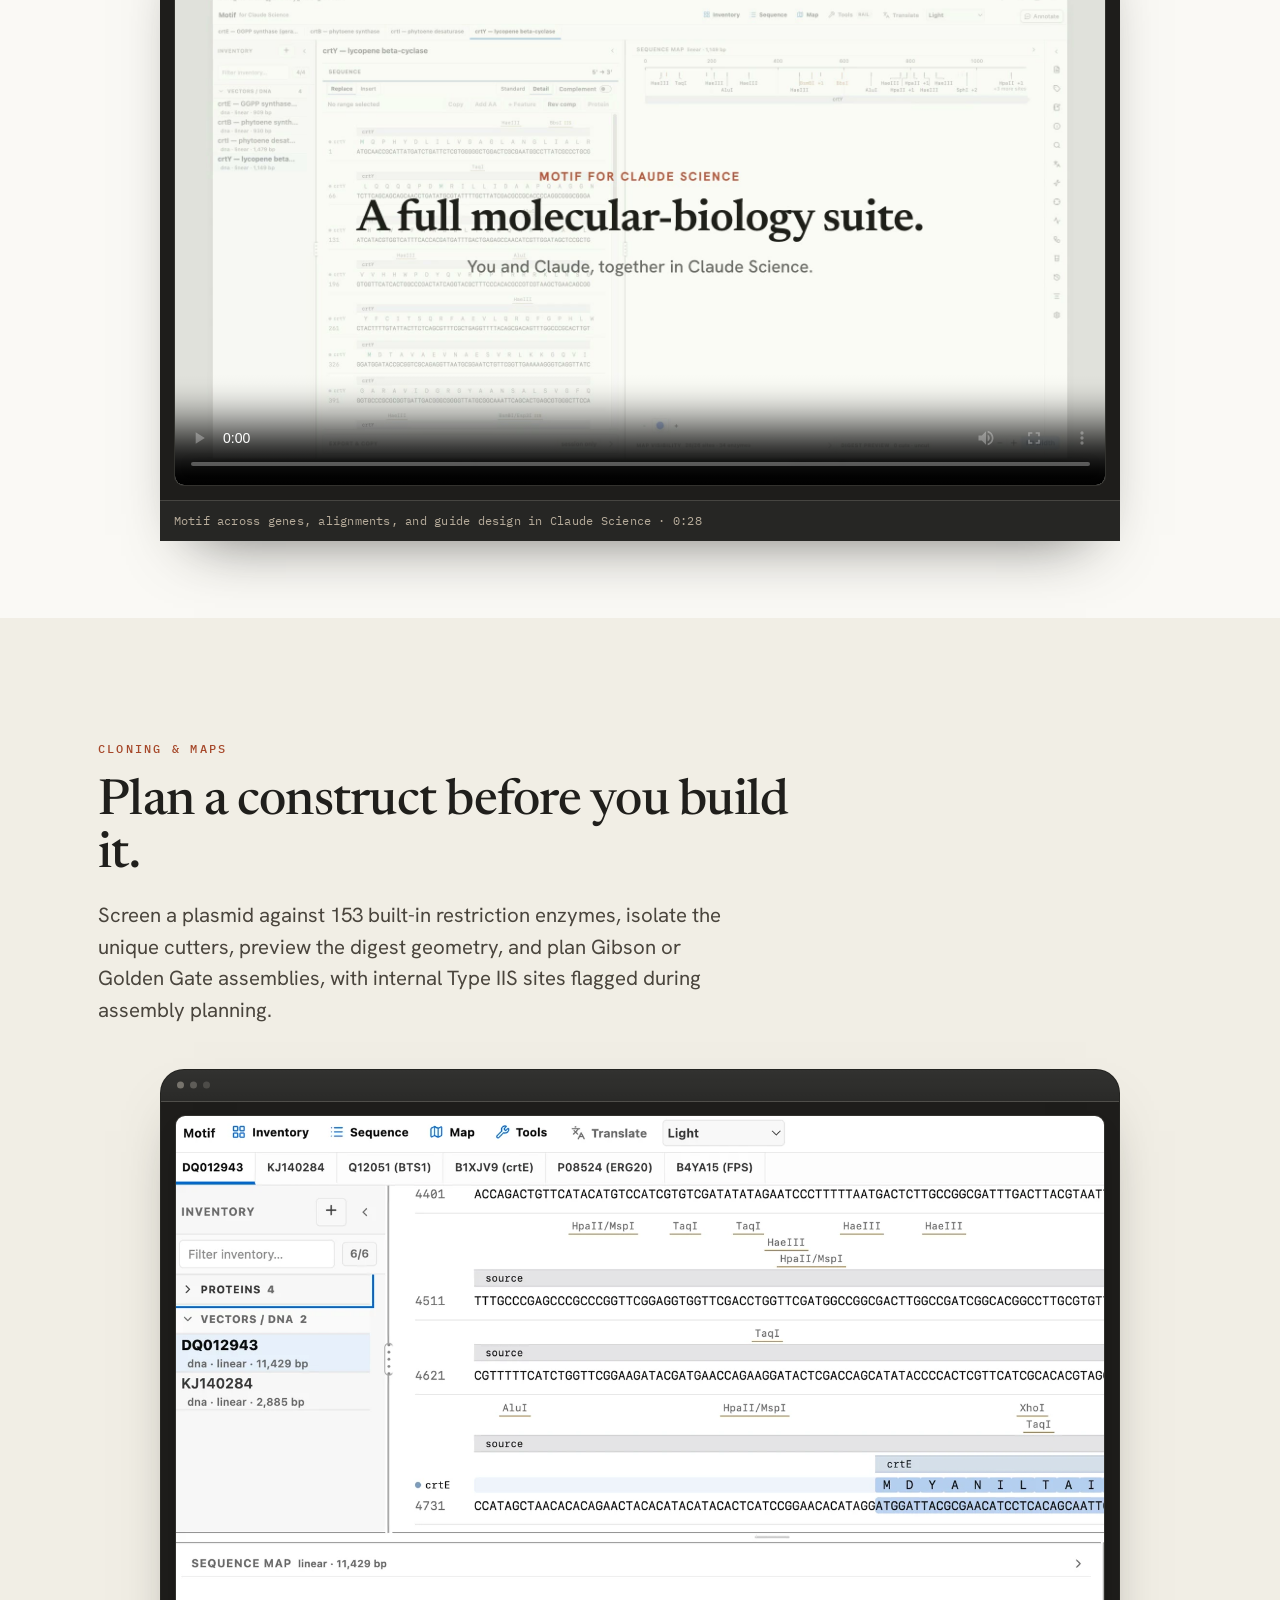
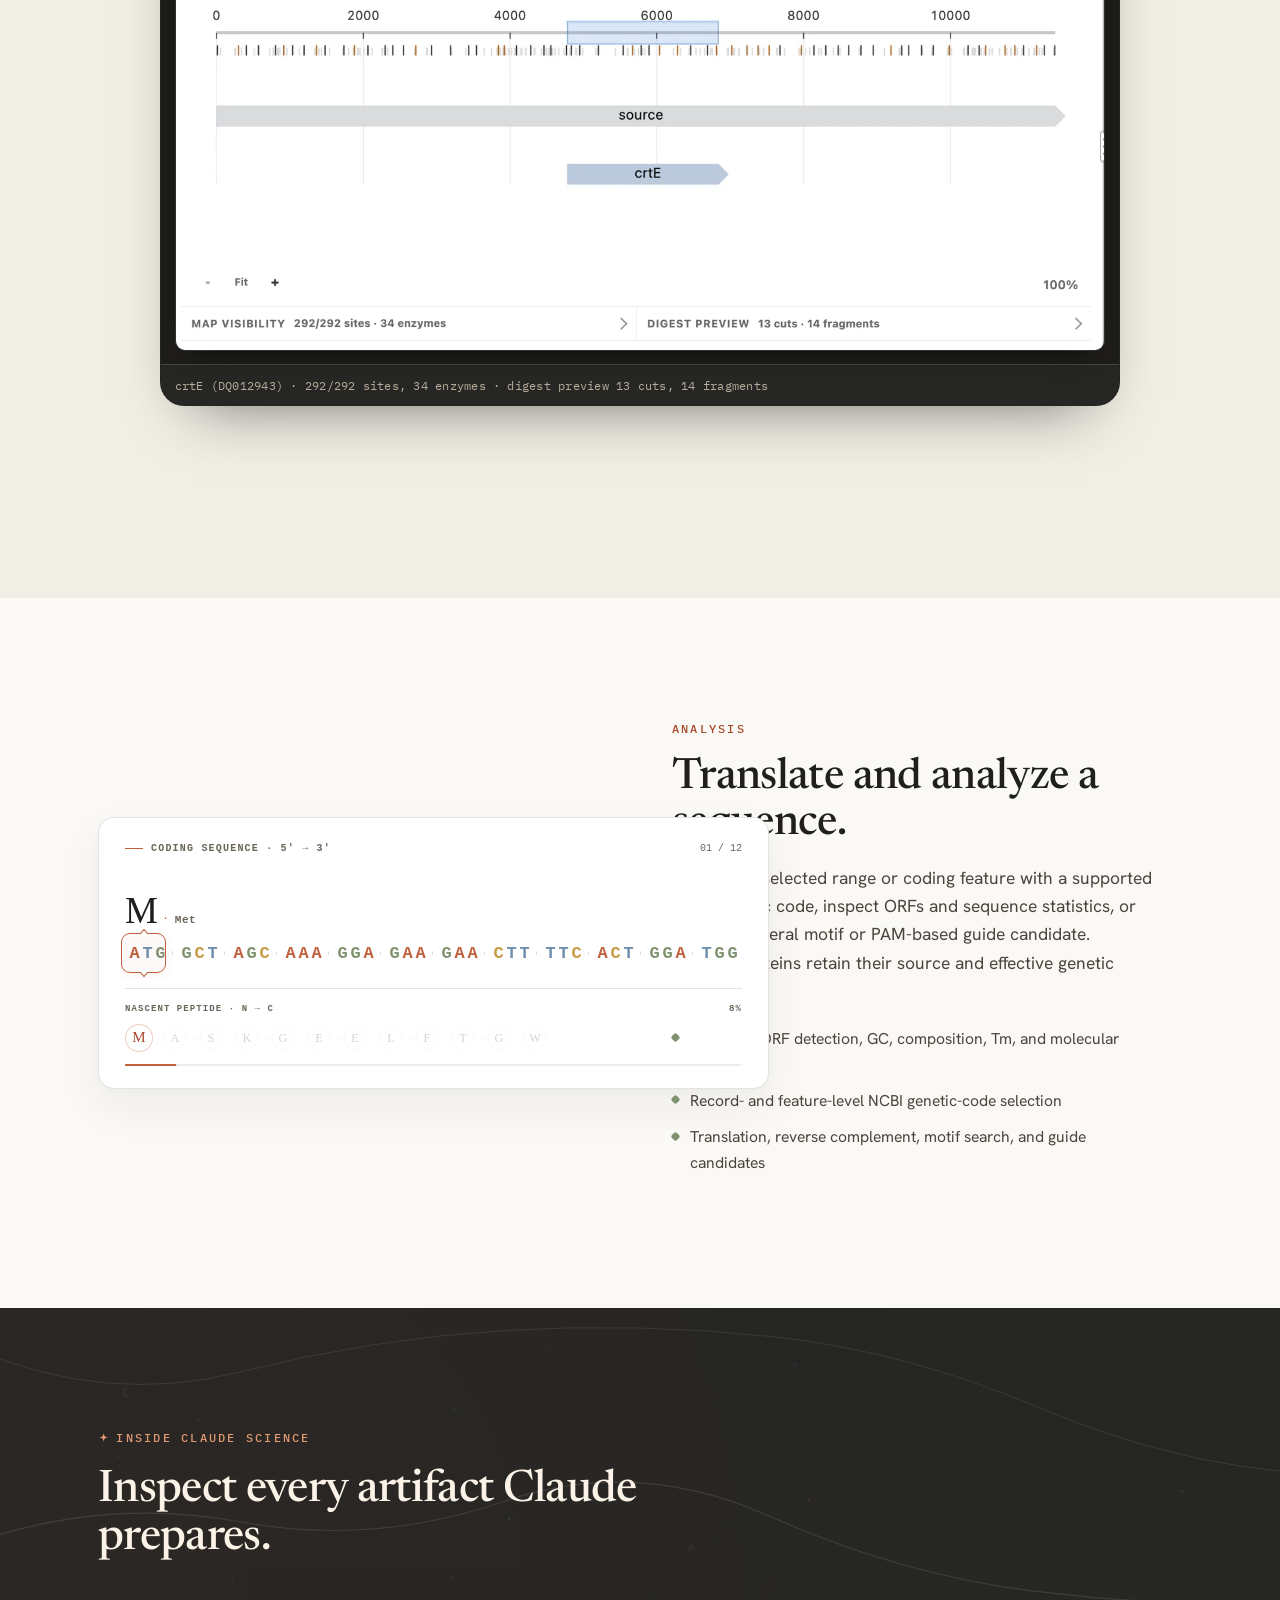
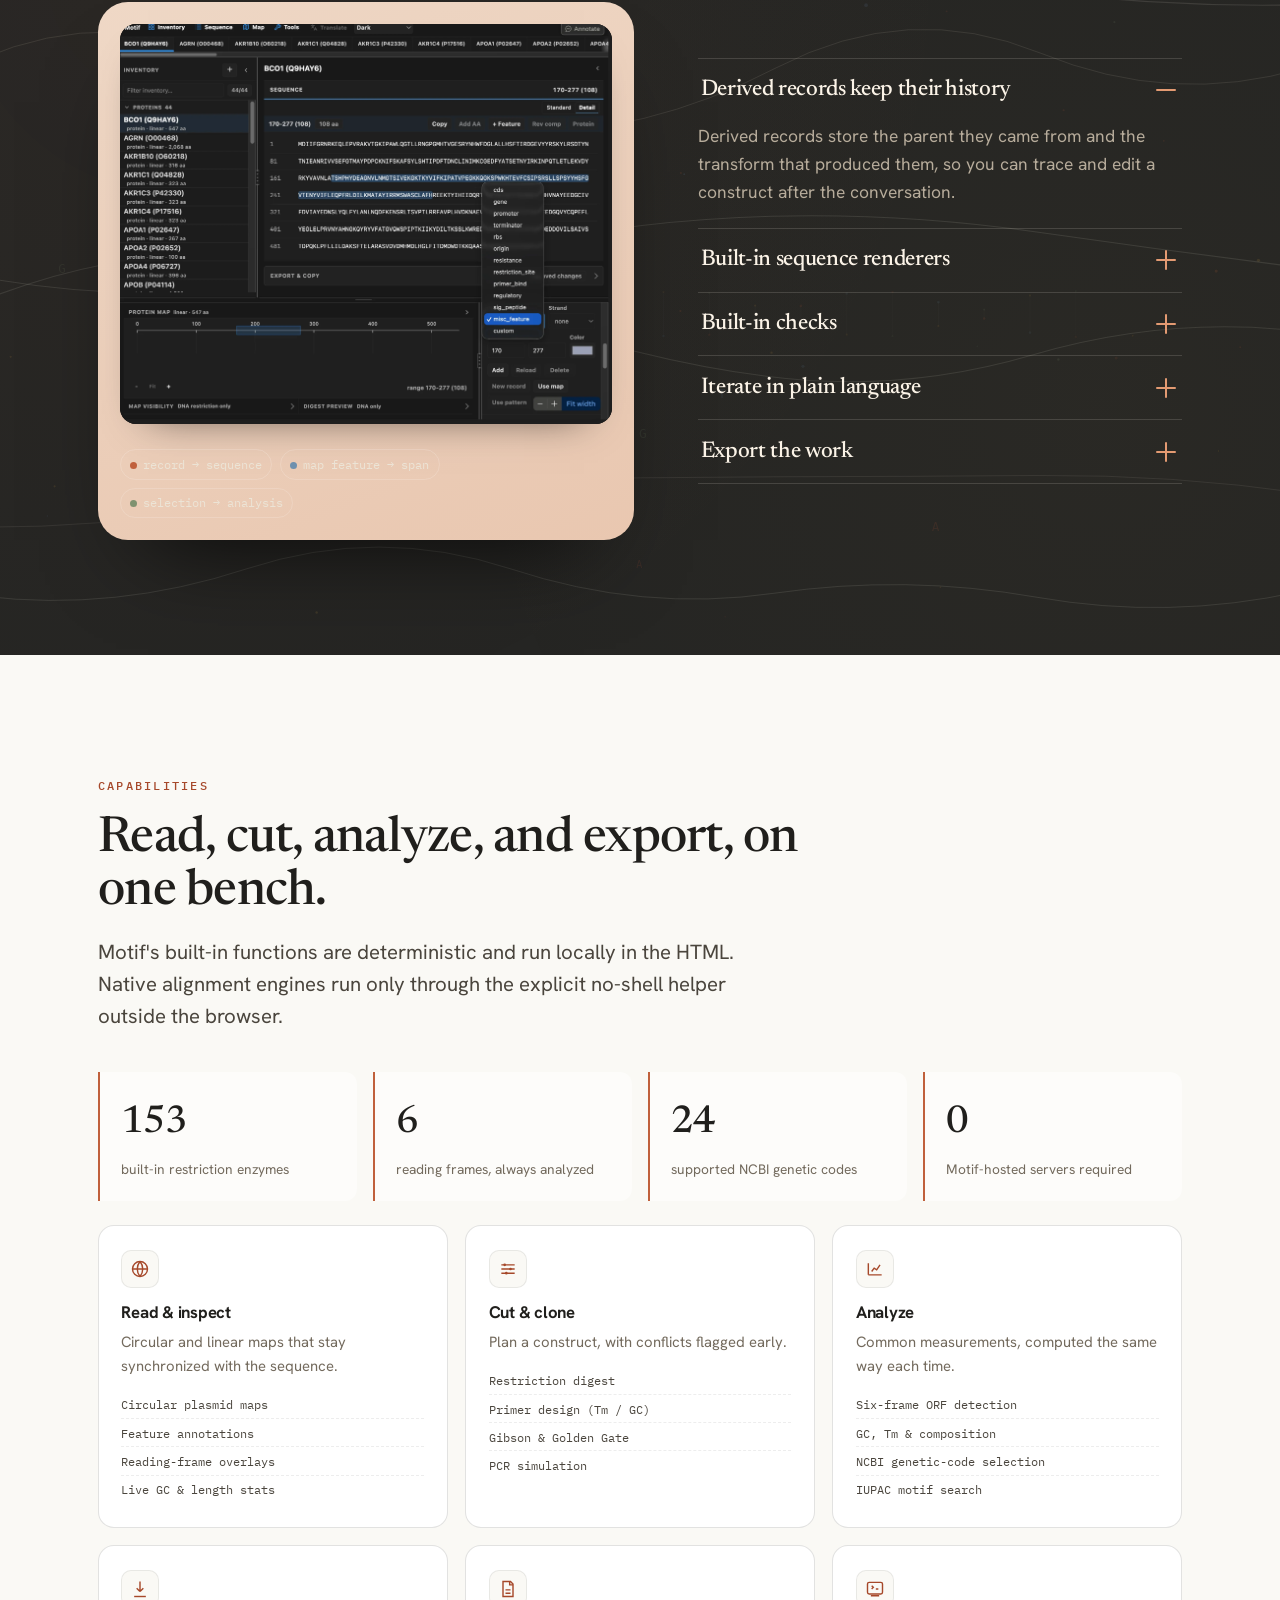
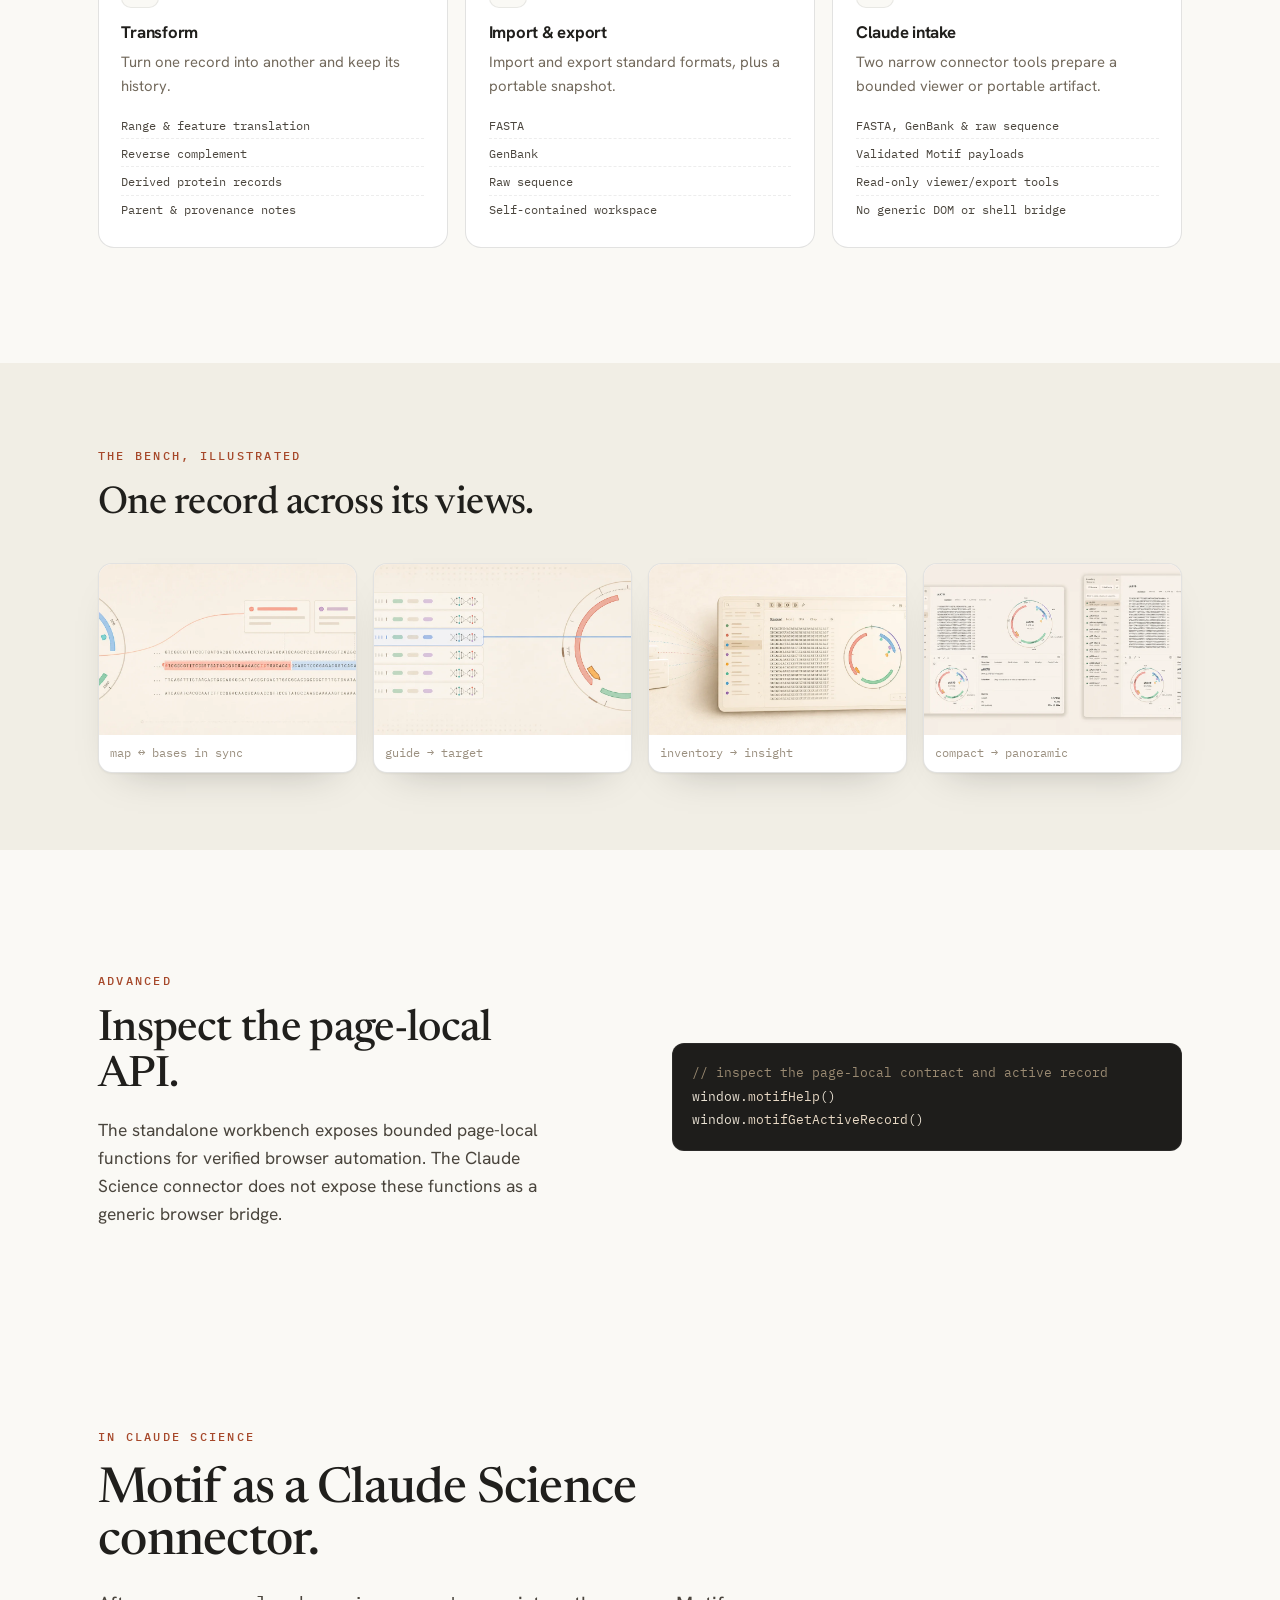
==== commit 6b3981ff: "docs: align public site with current Motif" ====
--- a/index.html
+++ b/index.html
@@ -4,7 +4,7 @@
   <meta charset="UTF-8" />
   <meta name="viewport" content="width=device-width, initial-scale=1" />
   <title>Motif: a molecular-biology bench for Claude Science</title>
-  <meta name="description" content="Motif is a Claude Science plugin that turns a conversation into a molecular-biology workbench (plasmid maps, restriction digests, primer design, and cloning plans) you can inspect down to the base pair, all inside Claude Science. Runs locally; nothing leaves your device." />
+  <meta name="description" content="Motif is a local-first molecular-biology workbench for Claude Science: inspect maps and sequences, review alignments, design primers and cloning plans, and export portable artifacts. Motif has no hosted backend." />
   <meta name="color-scheme" content="light" />
   <meta name="theme-color" content="#FAF9F5" />
   <link rel="icon" href="assets/img/favicon.svg" type="image/svg+xml" />
@@ -76,7 +76,7 @@
       </div>
       <div class="hero__trust">
         <span><i class="dot"></i> Runs in your browser</span>
-        <span><i class="dot"></i> Nothing leaves your device</span>
+        <span><i class="dot"></i> No Motif-hosted backend</span>
         <span><i class="dot"></i> MIT licensed</span>
       </div>
     </div>
@@ -218,8 +218,8 @@
   <div class="container">
     <div class="section-head reveal">
       <span class="eyebrow"><svg class="ast" viewBox="0 0 24 24" fill="currentColor" aria-hidden="true"><path d="M12 1.5c.45 4.6 1.7 7.2 4.2 8.5 1.45.78 3.4 1.3 6.3 1.5-2.9.2-4.85.72-6.3 1.5-2.5 1.3-3.75 3.9-4.2 8.5-.45-4.6-1.7-7.2-4.2-8.5-1.45-.78-3.4-1.3-6.3-1.5 2.9-.2 4.85-.72 6.3-1.5 2.5-1.3 3.75-3.9 4.2-8.5Z"/></svg> A worked example</span>
-      <h2 id="ses-h">One prompt loads a pathway onto the bench.</h2>
-      <p class="lead">In one Claude Science session, ask it to open a pathway. Motif fetches the genes, loads them as records, and aligns the ones you choose.</p>
+      <h2 id="ses-h">One prompt prepares a pathway workbench.</h2>
+      <p class="lead">In one Claude Science session, ask Claude to find public pathway records and create a Motif artifact. Motif validates and displays the supplied records; external data retrieval remains outside the workbench.</p>
     </div>
     <ol class="session">
       <li class="session__step reveal">
@@ -355,11 +355,11 @@
   <div class="band__copy reveal" data-delay="1">
     <span class="eyebrow">Analysis</span>
     <h2 id="b3">Translate and analyze a sequence.</h2>
-    <p>Translate a reading frame, optimize codons for <em>E.&nbsp;coli</em>, human, or yeast, align two sequences, or scan for a motif. Each derived record stores its parent and the transform that made it.</p>
+    <p>Translate a selected range or coding feature with a supported NCBI genetic code, inspect ORFs and sequence statistics, or scan for a literal motif or PAM-based guide candidate. Derived proteins retain their source and effective genetic code.</p>
     <ul class="band__list">
-      <li>Six-frame ORF detection, GC plots, and codon-usage analysis</li>
-      <li>Needleman-Wunsch pairwise alignment and IUPAC motif search</li>
-      <li>Translation, reverse complement, and reverse translation</li>
+      <li>Six-frame ORF detection, GC, composition, Tm, and molecular weight</li>
+      <li>Record- and feature-level NCBI genetic-code selection</li>
+      <li>Translation, reverse complement, motif search, and guide candidates</li>
     </ul>
   </div>
   </div>
@@ -371,7 +371,7 @@
   <div class="container">
     <div class="showcase__intro reveal">
       <span class="eyebrow eyebrow--onDark"><svg class="ast" viewBox="0 0 24 24" fill="currentColor" aria-hidden="true"><path d="M12 1.5c.45 4.6 1.7 7.2 4.2 8.5 1.45.78 3.4 1.3 6.3 1.5-2.9.2-4.85.72-6.3 1.5-2.5 1.3-3.75 3.9-4.2 8.5-.45-4.6-1.7-7.2-4.2-8.5-1.45-.78-3.4-1.3-6.3-1.5 2.9-.2 4.85-.72 6.3-1.5 2.5-1.3 3.75-3.9 4.2-8.5Z"/></svg> Inside Claude Science</span>
-      <h2 id="sc-h">Follow the changes Claude makes.</h2>
+      <h2 id="sc-h">Inspect every artifact Claude prepares.</h2>
     </div>
     <div class="showcase__grid">
       <div class="showcase__panel reveal">
@@ -392,7 +392,7 @@
         </div>
         <div class="acc">
           <button class="acc__btn" aria-expanded="false" aria-controls="acc-p2"><h3>Built-in sequence renderers</h3><span class="acc__ic" aria-hidden="true"></span></button>
-          <div class="acc__panel" id="acc-p2" role="region"><div class="acc__inner">Circular and linear maps, sequence panes, digests, and protein views render in the browser. A bridge lets Claude read the underlying records.</div></div>
+          <div class="acc__panel" id="acc-p2" role="region"><div class="acc__inner">Circular and linear maps, sequence panes, digests, and protein views render in the browser. The connector accepts bounded records and returns a reviewable workbench or portable HTML snapshot.</div></div>
         </div>
         <div class="acc">
           <button class="acc__btn" aria-expanded="false" aria-controls="acc-p3"><h3>Built-in checks</h3><span class="acc__ic" aria-hidden="true"></span></button>
@@ -400,7 +400,7 @@
         </div>
         <div class="acc">
           <button class="acc__btn" aria-expanded="false" aria-controls="acc-p4"><h3>Iterate in plain language</h3><span class="acc__ic" aria-hidden="true"></span></button>
-          <div class="acc__panel" id="acc-p4" role="region"><div class="acc__inner">“Trim the 5′ UTR, re-screen the cutters, and translate the new frame.” Motif turns the instruction into workbench actions you can review.</div></div>
+          <div class="acc__panel" id="acc-p4" role="region"><div class="acc__inner">Ask Claude to prepare revised public-safe inputs, then create a newly named Motif artifact. Review the resulting snapshot before treating any proposed change as accepted.</div></div>
         </div>
         <div class="acc">
           <button class="acc__btn" aria-expanded="false" aria-controls="acc-p5"><h3>Export the work</h3><span class="acc__ic" aria-hidden="true"></span></button>
@@ -417,14 +417,14 @@
     <div class="section-head reveal">
       <span class="eyebrow">Capabilities</span>
       <h2 id="cap-h">Read, cut, analyze, and export, on one bench.</h2>
-      <p class="lead">The bioinformatics functions are deterministic. They run the same whether you click them or Claude does.</p>
+      <p class="lead">Motif's built-in functions are deterministic and run locally in the HTML. Native alignment engines run only through the explicit no-shell helper outside the browser.</p>
     </div>
 
     <div class="stats">
       <div class="stat reveal"><b class="tnum">153</b><span>built-in restriction enzymes</span></div>
       <div class="stat reveal" data-delay="1"><b class="tnum">6</b><span>reading frames, always analyzed</span></div>
-      <div class="stat reveal" data-delay="2"><b class="tnum">3</b><span>codon tables: <em>E. coli</em>, human, yeast</span></div>
-      <div class="stat reveal" data-delay="3"><b class="tnum">100%</b><span>in-browser, no server or upload</span></div>
+      <div class="stat reveal" data-delay="2"><b class="tnum">24</b><span>supported NCBI genetic codes</span></div>
+      <div class="stat reveal" data-delay="3"><b class="tnum">0</b><span>Motif-hosted servers required</span></div>
     </div>
 
     <div class="caps">
@@ -441,12 +441,12 @@
       <div class="cap reveal" data-delay="2">
         <div class="cap__ic"><svg viewBox="0 0 24 24" fill="none" stroke="currentColor" stroke-width="1.7"><path d="M4 19V5M4 19h16"/><path d="M8 15l3-4 3 2 4-6"/></svg></div>
         <h3>Analyze</h3><p>Common measurements, computed the same way each time.</p>
-        <ul><li>Six-frame ORF detection</li><li>Codon optimization</li><li>Pairwise alignment</li><li>IUPAC motif search</li></ul>
+        <ul><li>Six-frame ORF detection</li><li>GC, Tm &amp; composition</li><li>NCBI genetic-code selection</li><li>IUPAC motif search</li></ul>
       </div>
       <div class="cap reveal">
         <div class="cap__ic"><svg viewBox="0 0 24 24" fill="none" stroke="currentColor" stroke-width="1.7"><path d="M12 3v12m0 0l-4-4m4 4l4-4"/><path d="M5 21h14"/></svg></div>
         <h3>Transform</h3><p>Turn one record into another and keep its history.</p>
-        <ul><li>Translation</li><li>Reverse complement</li><li>Reverse translation</li><li>Parent &amp; derivation notes</li></ul>
+        <ul><li>Range &amp; feature translation</li><li>Reverse complement</li><li>Derived protein records</li><li>Parent &amp; provenance notes</li></ul>
       </div>
       <div class="cap reveal" data-delay="1">
         <div class="cap__ic"><svg viewBox="0 0 24 24" fill="none" stroke="currentColor" stroke-width="1.7"><path d="M6 3h9l3 3v15H6z"/><path d="M14 3v4h4M9 13h6M9 17h6"/></svg></div>
@@ -455,8 +455,8 @@
       </div>
       <div class="cap reveal" data-delay="2">
         <div class="cap__ic"><svg viewBox="0 0 24 24" fill="none" stroke="currentColor" stroke-width="1.7"><rect x="3" y="4" width="18" height="14" rx="2"/><path d="M7 20h10M8 8l2 2-2 2M13 12h3"/></svg></div>
-        <h3>Agent bridge</h3><p>A small bridge lets Claude read and prepare what's on the bench.</p>
-        <ul><li>Read the active record</li><li>Inspect a selection</li><li>Prepare records &amp; digests</li><li>Explain what it found</li></ul>
+        <h3>Claude intake</h3><p>Two narrow connector tools prepare a bounded viewer or portable artifact.</p>
+        <ul><li>FASTA, GenBank &amp; raw sequence</li><li>Validated Motif payloads</li><li>Read-only viewer/export tools</li><li>No generic DOM or shell bridge</li></ul>
       </div>
     </div>
   </div>
@@ -483,14 +483,13 @@
   <div class="container band">
     <div class="band__copy reveal">
       <span class="eyebrow">Advanced</span>
-      <h2 id="bridge-h">Read and prepare from an agent.</h2>
-      <p>With the bench open, a small browser bridge lets an agent read the active record and prepare new ones. The agent prepares records, you verify them.</p>
+      <h2 id="bridge-h">Inspect the page-local API.</h2>
+      <p>The standalone workbench exposes bounded page-local functions for verified browser automation. The Claude Science connector does not expose these functions as a generic browser bridge.</p>
     </div>
     <div class="band__media reveal" data-delay="1">
-      <pre class="code"><span class="c">// read what's on the bench (window.motifHelp() lists them all)</span>
-window.<span class="k">motifGetActiveRecord</span>()
-<span class="c">// prepare derived records</span>
-window.<span class="k">motifAddRecords</span>([<span class="s">…</span>])</pre>
+      <pre class="code"><span class="c">// inspect the page-local contract and active record</span>
+window.<span class="k">motifHelp</span>()
+window.<span class="k">motifGetActiveRecord</span>()</pre>
     </div>
   </div>
 </section>
@@ -536,7 +535,7 @@
     <div class="section-head reveal">
       <span class="eyebrow"><svg class="ast" viewBox="0 0 24 24" fill="currentColor" aria-hidden="true"><path d="M12 1.5c.45 4.6 1.7 7.2 4.2 8.5 1.45.78 3.4 1.3 6.3 1.5-2.9.2-4.85.72-6.3 1.5-2.5 1.3-3.75 3.9-4.2 8.5-.45-4.6-1.7-7.2-4.2-8.5-1.45-.78-3.4-1.3-6.3-1.5 2.9-.2 4.85-.72 6.3-1.5 2.5-1.3 3.75-3.9 4.2-8.5Z"/></svg> One session, end to end</span>
       <h2 id="fp-h">From a paper to a Motif alignment.</h2>
-      <p class="lead">Point Claude Science at a paper and ask for its genes. It fetches the records into Motif. Ask it to add homologs and run a multiple sequence alignment.</p>
+      <p class="lead">Point Claude Science at a paper and ask it to find public records, then create a Motif artifact from the complete retrieved data. Follow-up requests create newly generated snapshots rather than silently changing a saved artifact.</p>
     </div>
     <ol class="session">
       <li class="session__step reveal">
@@ -595,7 +594,7 @@
           <span class="session__num" aria-hidden="true">04</span>
           <div class="session__caption">
             <h3>Iterate and add more</h3>
-            <p>Ask for more in the same conversation. It pulls two more crtE and two more FPS homologs from UniProt and adds them. The workbench then holds six records.</p>
+            <p>Ask for more in the same conversation. Claude retrieves two additional crtE and two additional FPS homologs from UniProt, then creates a newly generated workbench containing all six records.</p>
           </div>
         </div>
         <figure class="figure screenshot-window">
@@ -612,7 +611,7 @@
           <span class="session__num" aria-hidden="true">05</span>
           <div class="session__caption">
             <h3>Align and read it in Motif</h3>
-            <p>Ask for a multiple sequence alignment. Claude Science installs Clustal Omega, aligns the six proteins, and loads the CLUSTAL result into Motif's MSA viewer.</p>
+            <p>Ask for a multiple sequence alignment. Claude Science runs Clustal Omega outside Motif's HTML, then creates a fresh artifact with the validated CLUSTAL output loaded into Motif's MSA viewer.</p>
           </div>
         </div>
         <figure class="figure screenshot-window">
--- a/css/styles.css
+++ b/css/styles.css
@@ -147,7 +147,7 @@
 /* ---------- hero ---------- */
 .hero { position: relative; padding-top: clamp(2.5rem, 5vw, 4.5rem); padding-bottom: clamp(3rem, 6vw, 5.5rem); overflow: hidden; }
 .hero__grid { display: grid; grid-template-columns: 1.02fr 1.12fr; gap: clamp(2rem, 5vw, 4rem); align-items: center; position: relative; z-index: 2; }
-.hero__copy { max-width: 34rem; }
+.hero__copy { min-width: 0; max-width: 34rem; }
 .hero h1 { font-size: clamp(2.7rem, 1.6rem + 4.4vw, 4.5rem); line-height: 1.02; letter-spacing: -0.03em; margin-top: 1.4rem; }
 .hero h1 em { font-style: italic; font-weight: 400; color: var(--clay); }
 .hero__lead { margin-top: 1.5rem; font-size: clamp(1.1rem, 1rem + 0.6vw, 1.3rem); color: var(--ink-2); }
@@ -156,11 +156,12 @@
 .hero__trust span { display: inline-flex; align-items: center; gap: 0.5em; }
 .hero__trust .dot { width: 6px; height: 6px; border-radius: 50%; background: var(--sage); }
 
-.motif-strip { margin-top: 1.7rem; font-family: var(--mono); font-size: 1.02rem; letter-spacing: 0.34em; font-weight: 500; user-select: none; }
+.motif-strip { max-width: 100%; margin-top: 1.7rem; overflow: hidden; font-family: var(--mono); font-size: 1.02rem; letter-spacing: 0.34em; font-weight: 500; white-space: nowrap; user-select: none; }
 .motif-strip .b { opacity: 0; animation: baseIn 0.5s var(--ease) forwards; }
 .nt-a { color: var(--nt-a, #C0603C); } .nt-t { color: var(--nt-t, #6E90AE); } .nt-g { color: var(--nt-g, #7F9270); } .nt-c { color: var(--nt-c, #C79A44); }
 @keyframes baseIn { from { opacity: 0; transform: translateY(4px); } to { opacity: 1; transform: none; } }
 @media (prefers-reduced-motion: reduce) { .motif-strip .b { opacity: 1; animation: none; } }
+@media (max-width: 560px) { .motif-strip .b:nth-child(n + 22) { display: none; } }
 
 /* hero image inside a Claude-style peach product container */
 .hero__stage { position: relative; }
@@ -216,6 +217,7 @@
 
 /* ---------- feature bands ---------- */
 .band { display: grid; grid-template-columns: 1fr 1fr; gap: clamp(2rem, 5vw, 4.5rem); align-items: center; }
+.band > * { min-width: 0; }
 .band--flip .band__media { order: 2; }
 .band__copy { max-width: 30rem; }
 .band__copy h2 { font-size: clamp(1.7rem, 1.2rem + 2vw, 2.7rem); margin-top: 0.9rem; }
@@ -278,6 +280,7 @@
 
 /* Get started (near-top setup) */
 .setup { display: grid; grid-template-columns: 1.55fr 1fr; gap: clamp(1.6rem, 4vw, 3rem); align-items: start; margin-top: clamp(1.8rem, 4vw, 2.6rem); }
+.setup > * { min-width: 0; }
 .setup__steps { list-style: none; counter-reset: setup; margin: 0; padding: 0; display: grid; gap: 1.5rem; }
 .setup__step { counter-increment: setup; position: relative; padding-left: 3.2rem; }
 .setup__step::before { content: counter(setup, decimal-leading-zero); position: absolute; left: 0; top: 0; width: 2.2rem; height: 2.2rem; display: grid; place-items: center; font-family: var(--mono); font-size: 0.82rem; font-weight: 600; color: var(--clay); border: 1.5px solid var(--line); border-radius: 999px; }
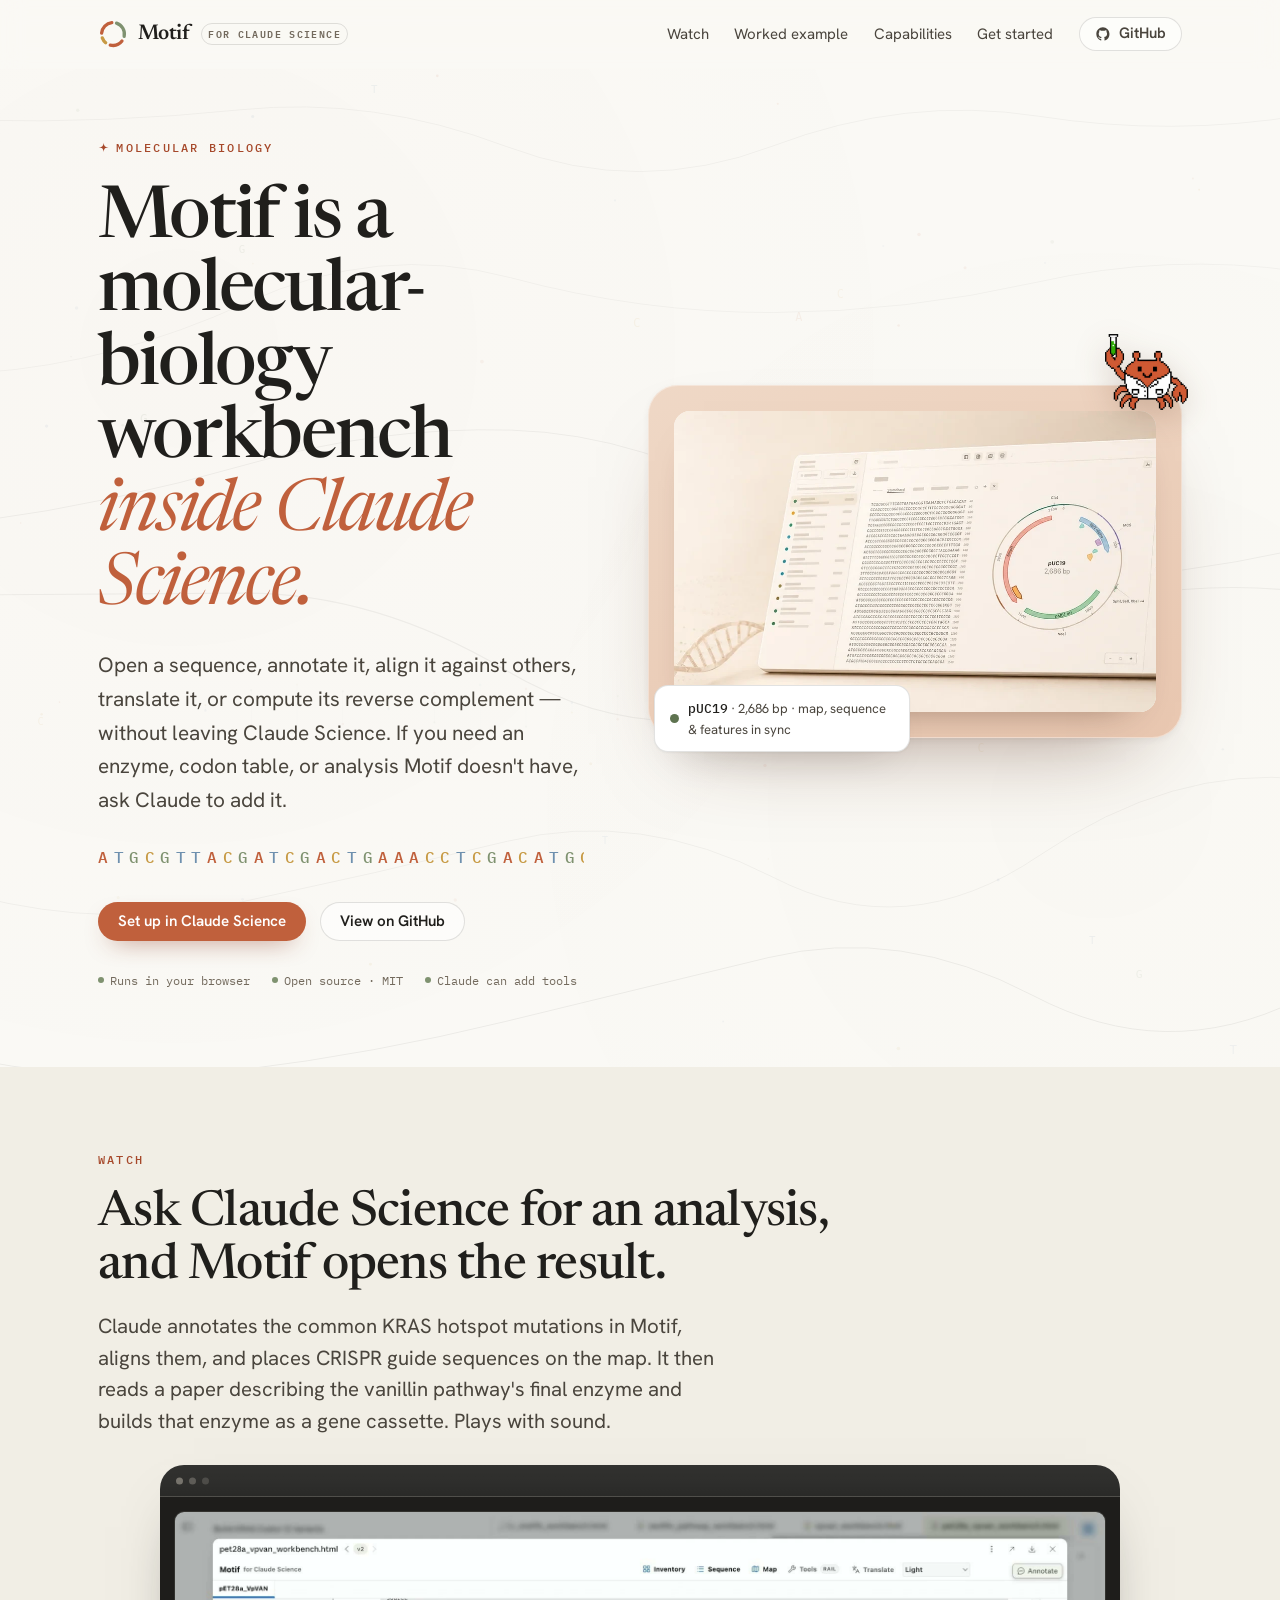
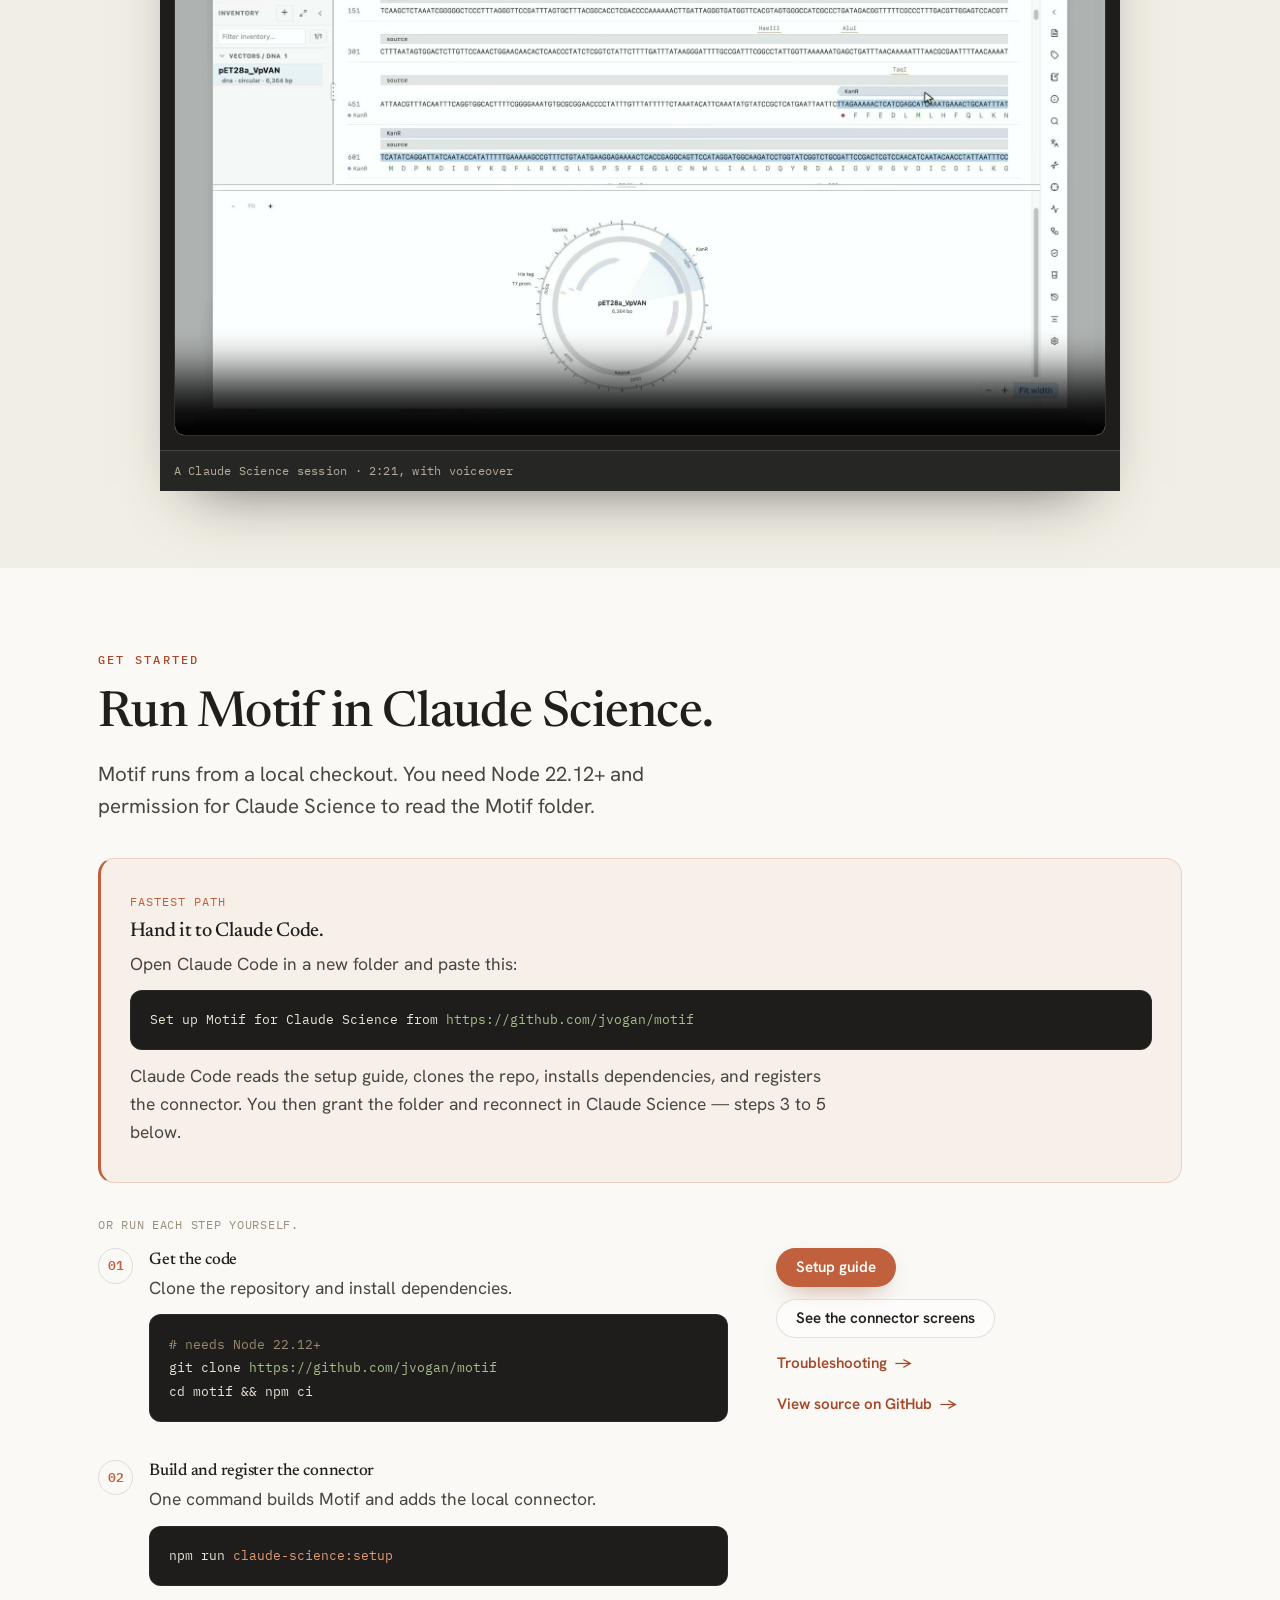
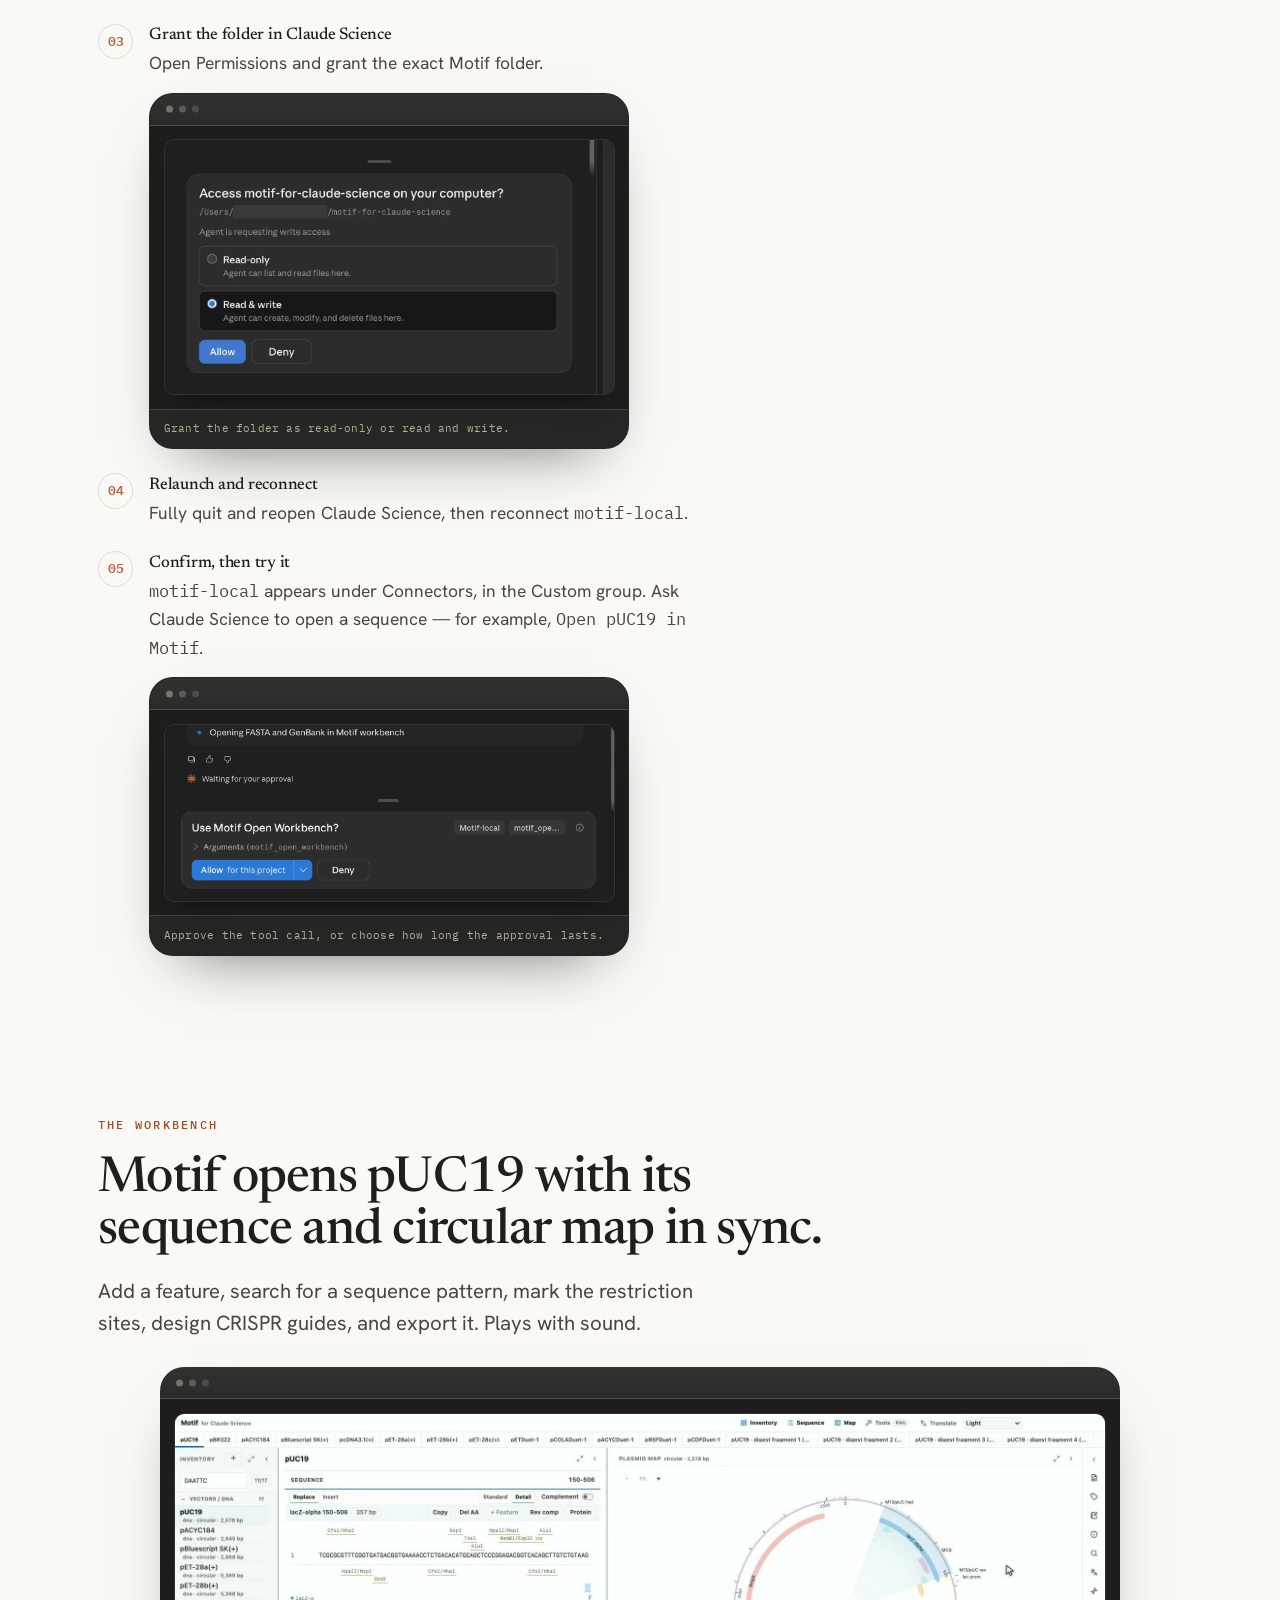
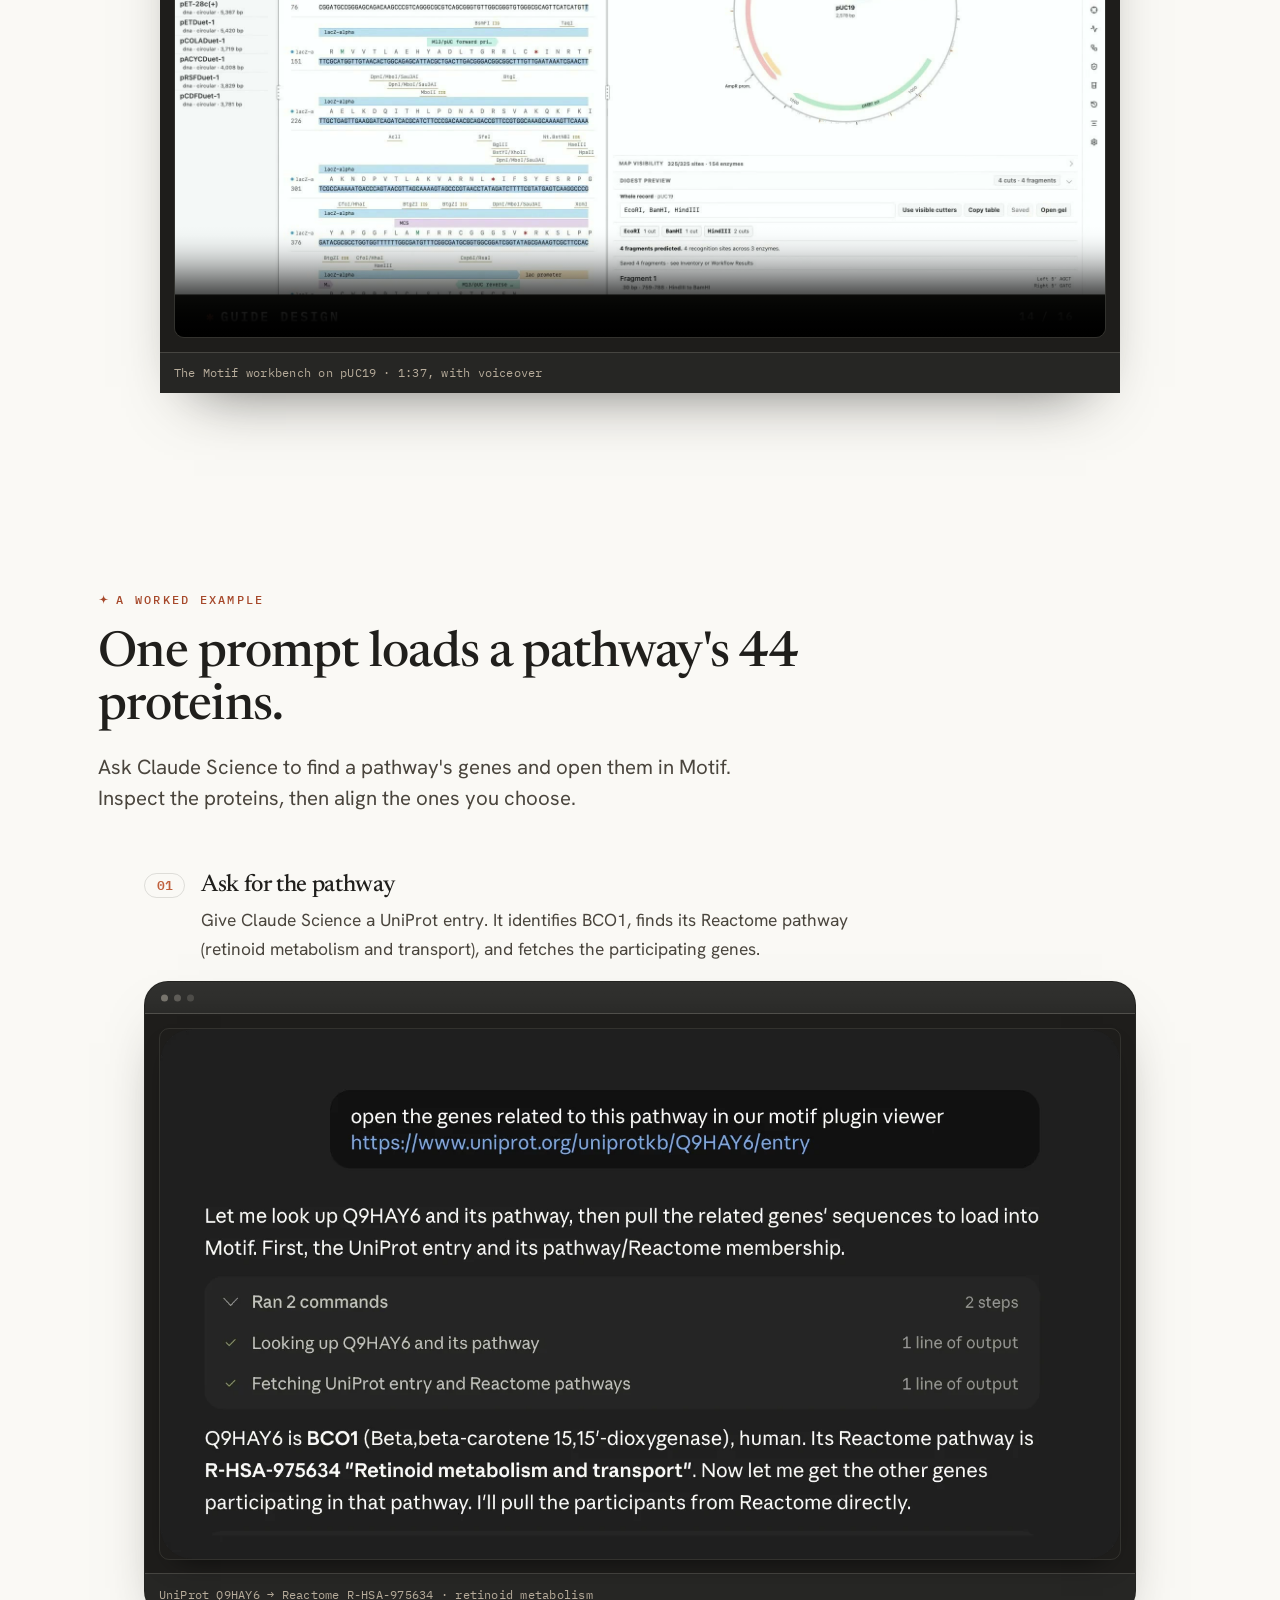
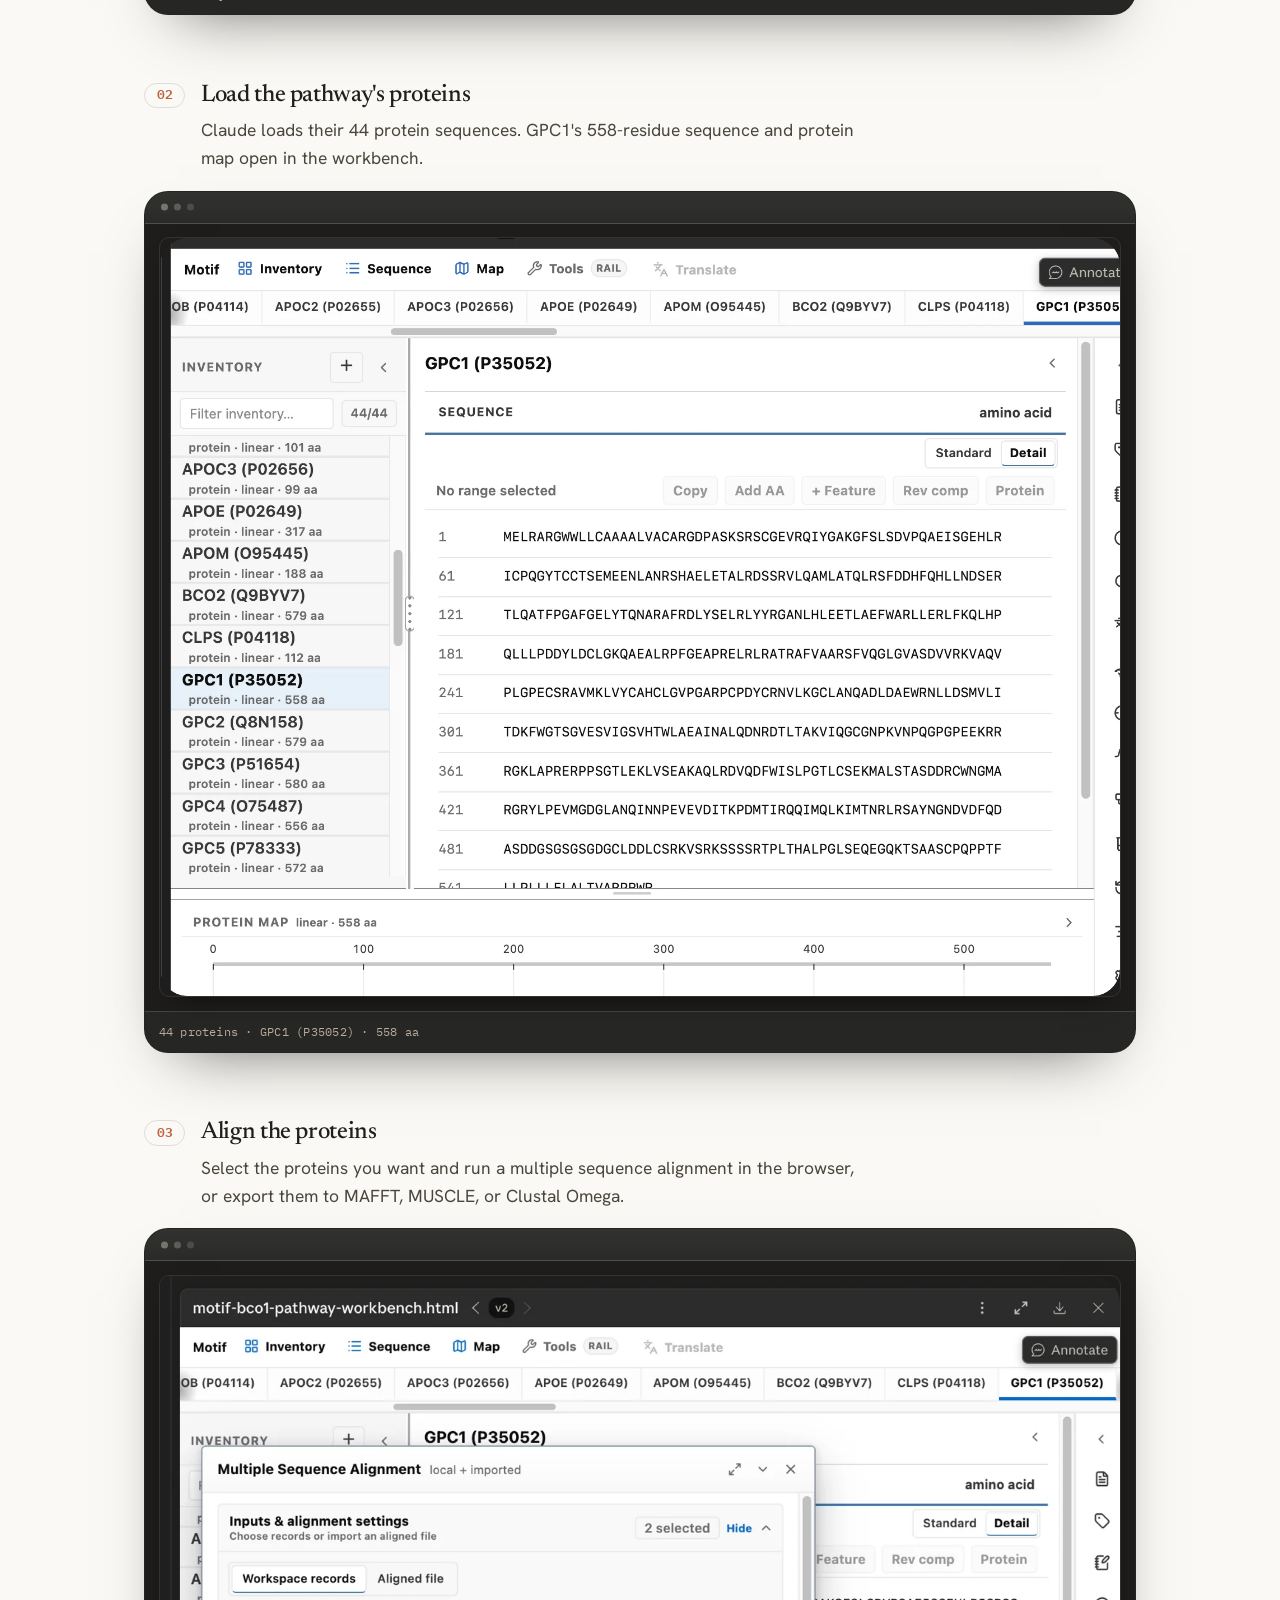
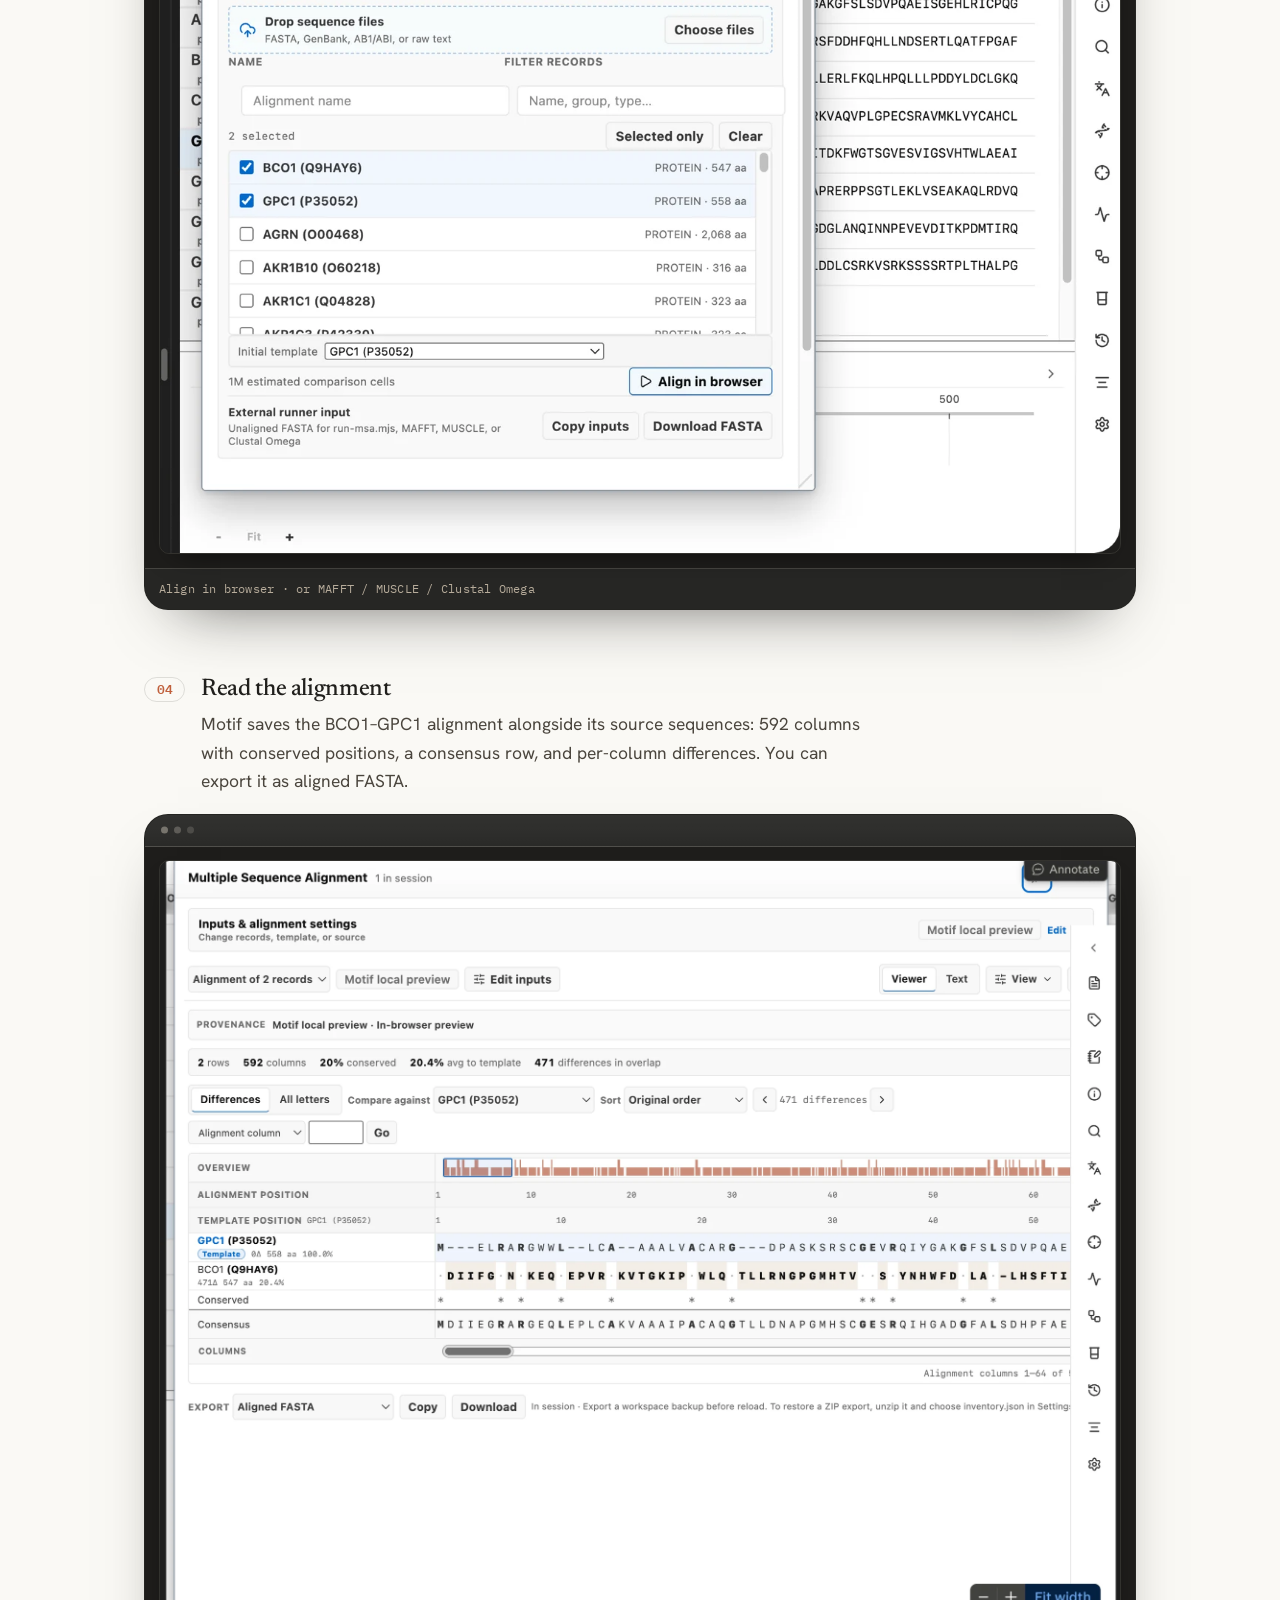
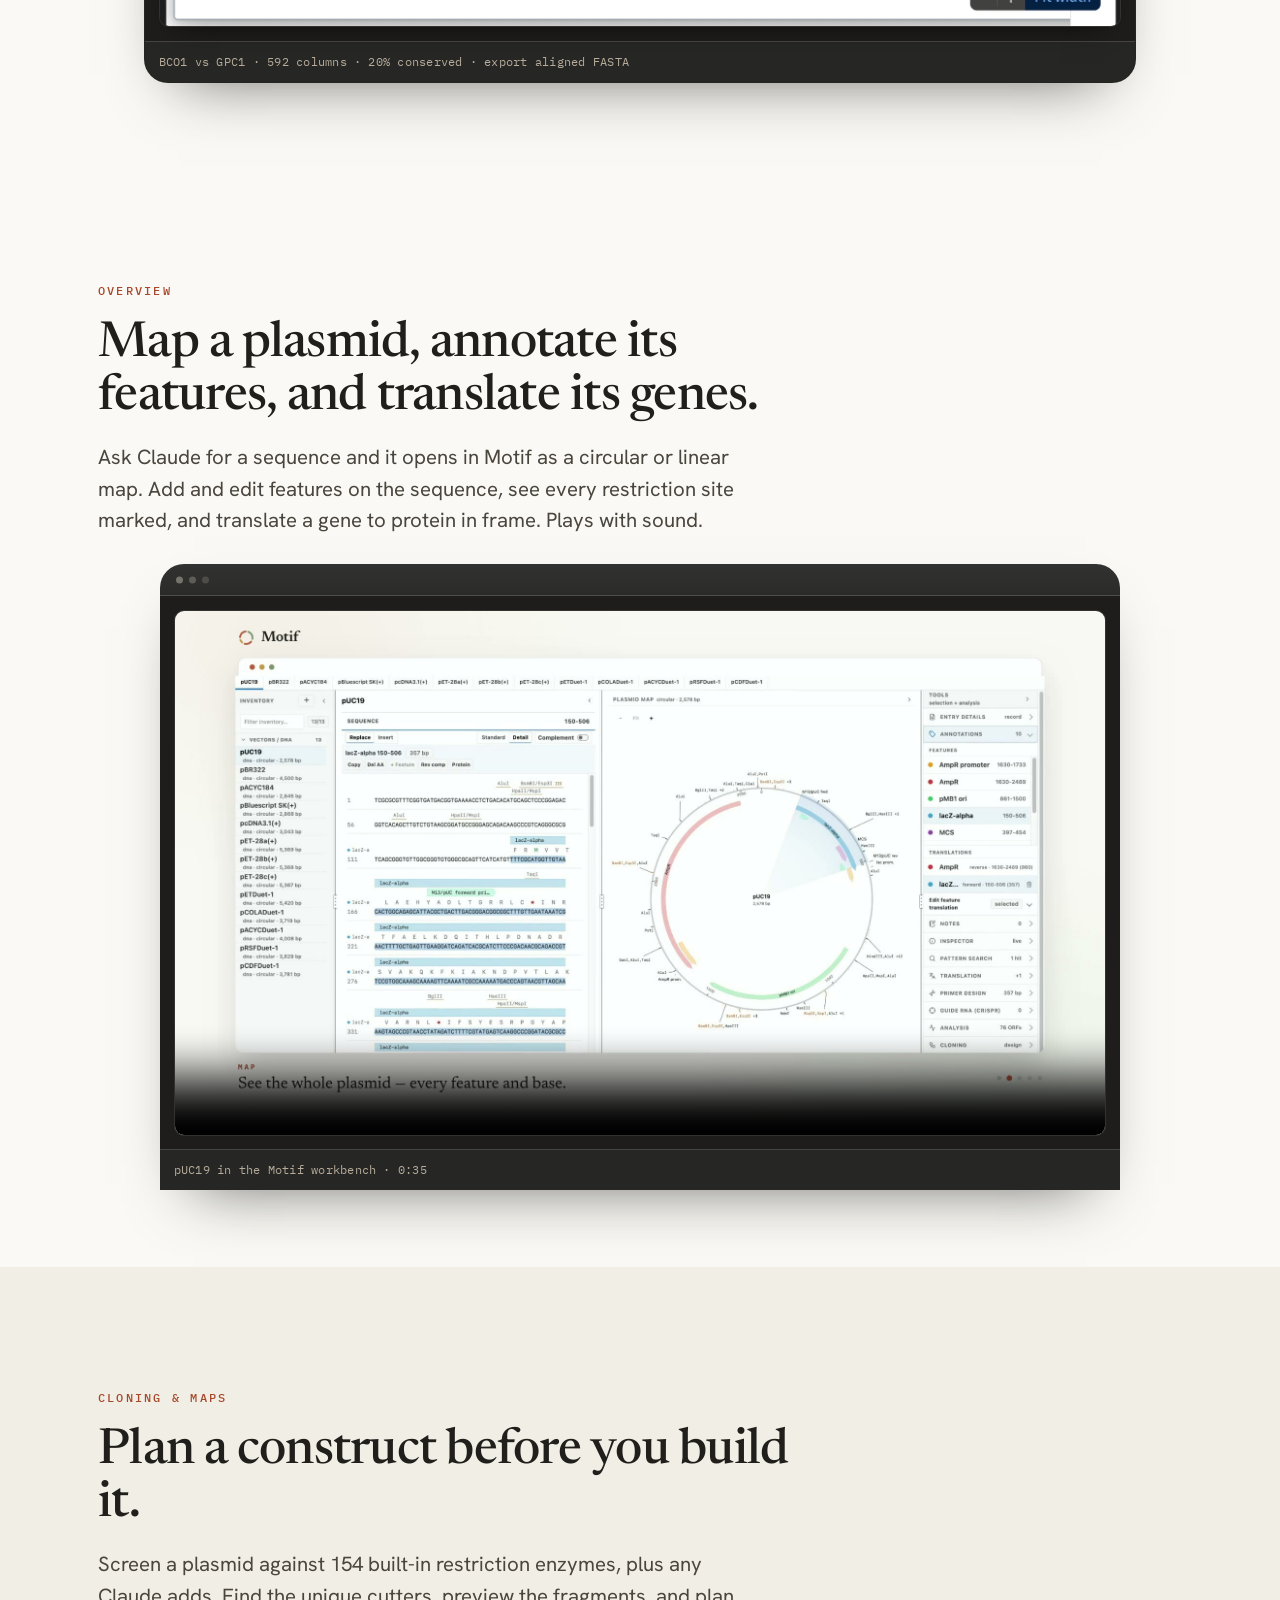
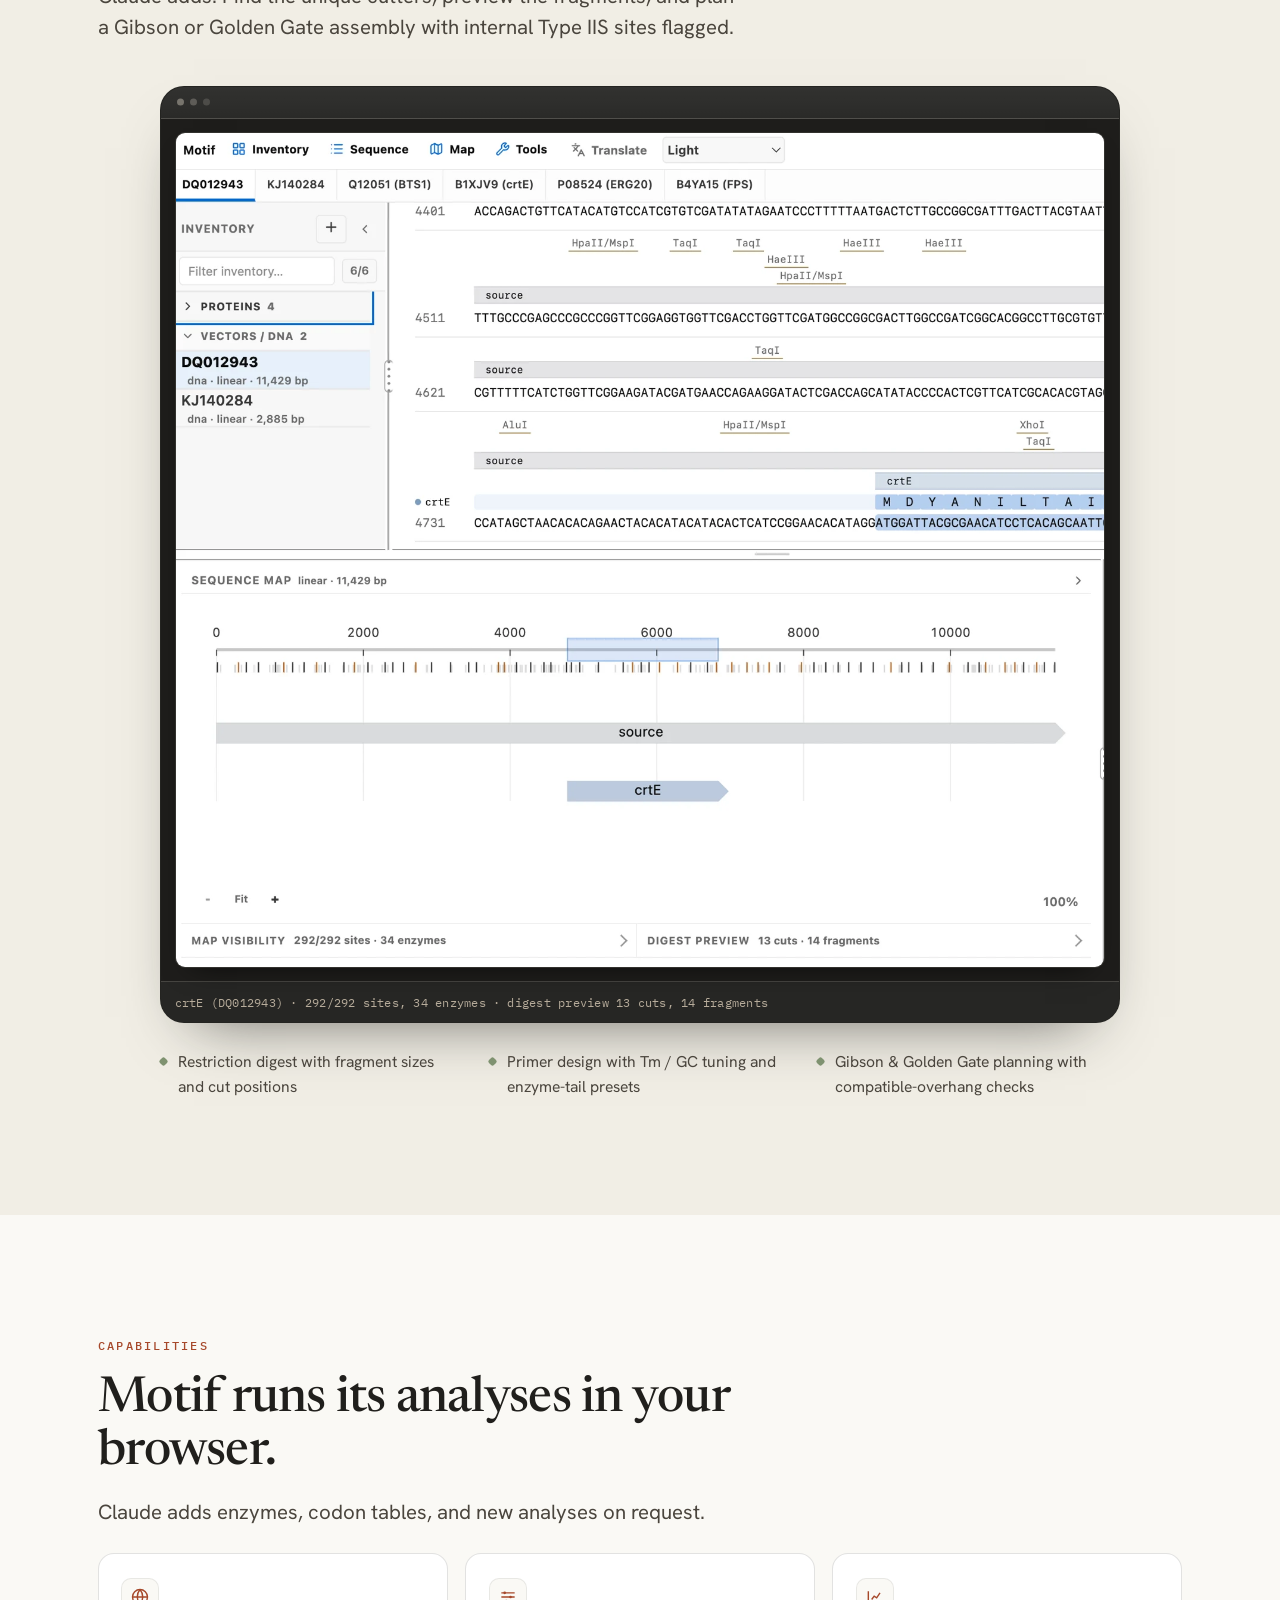
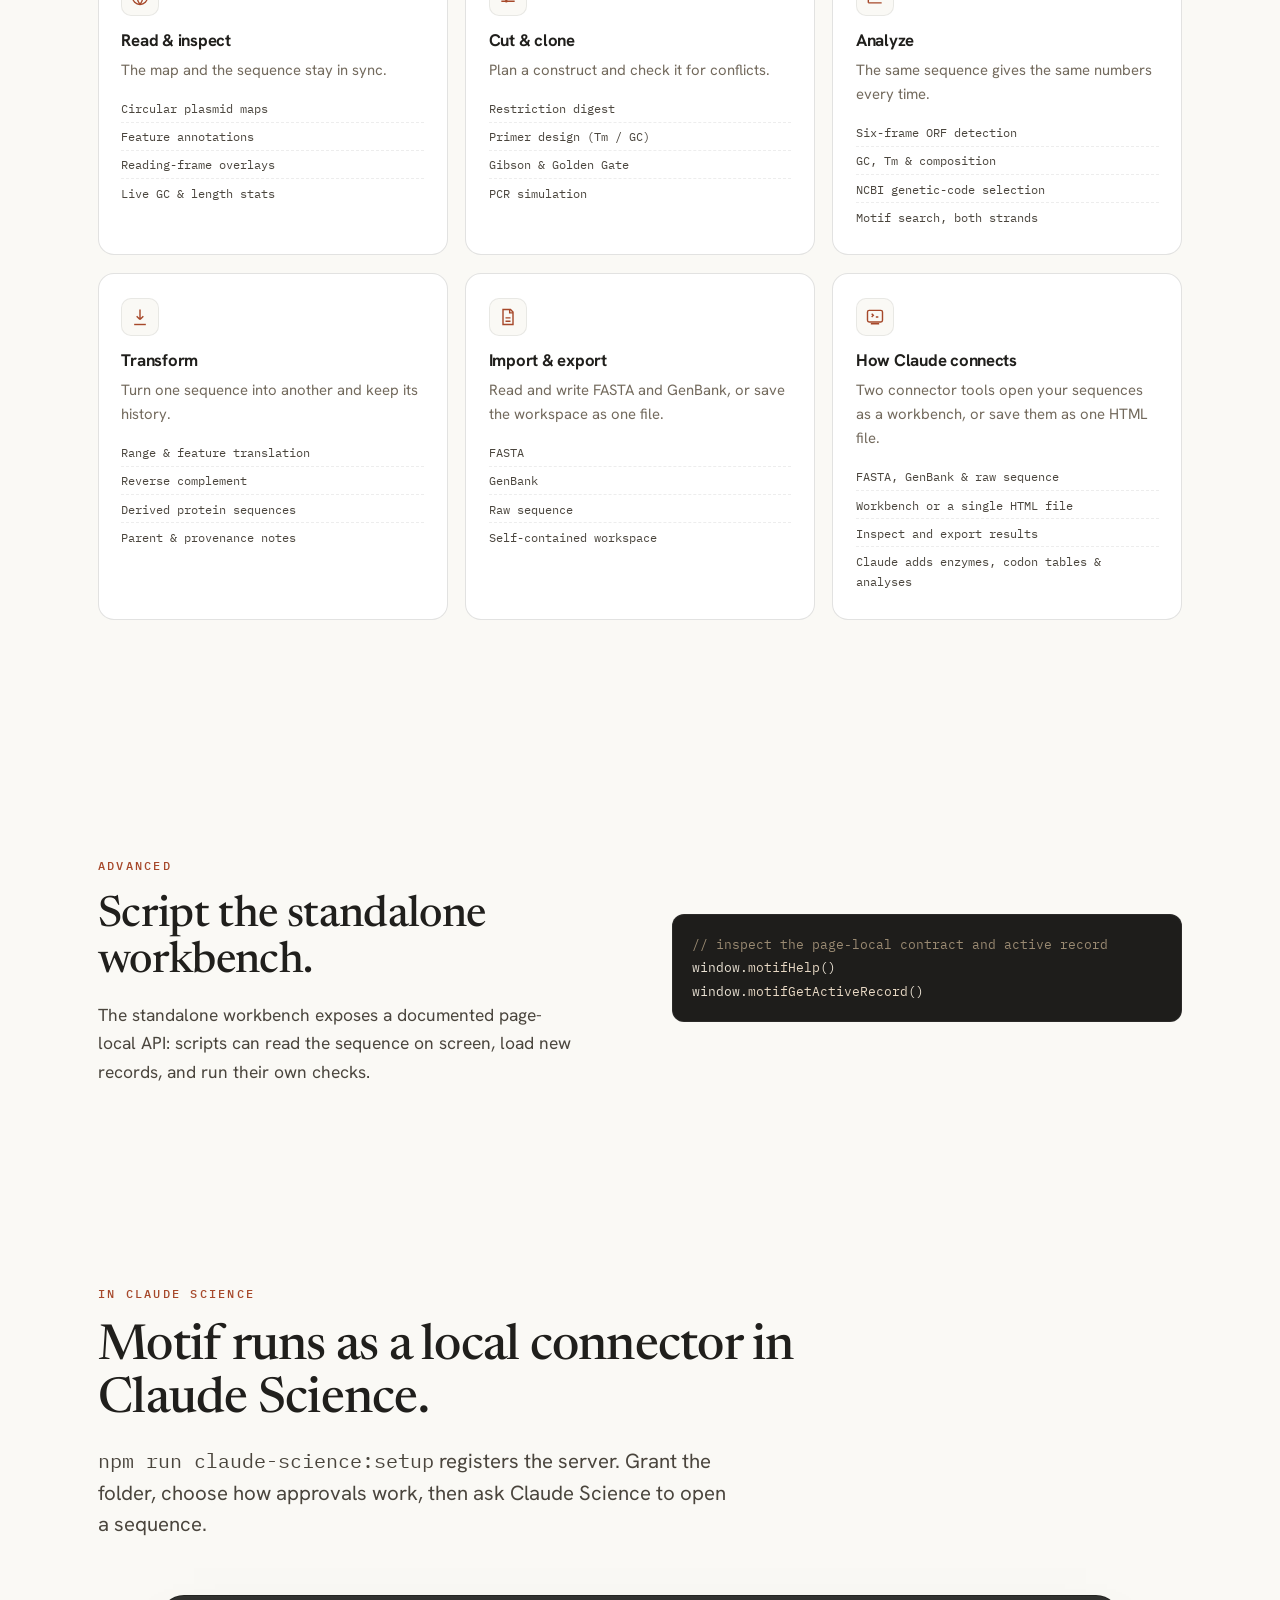
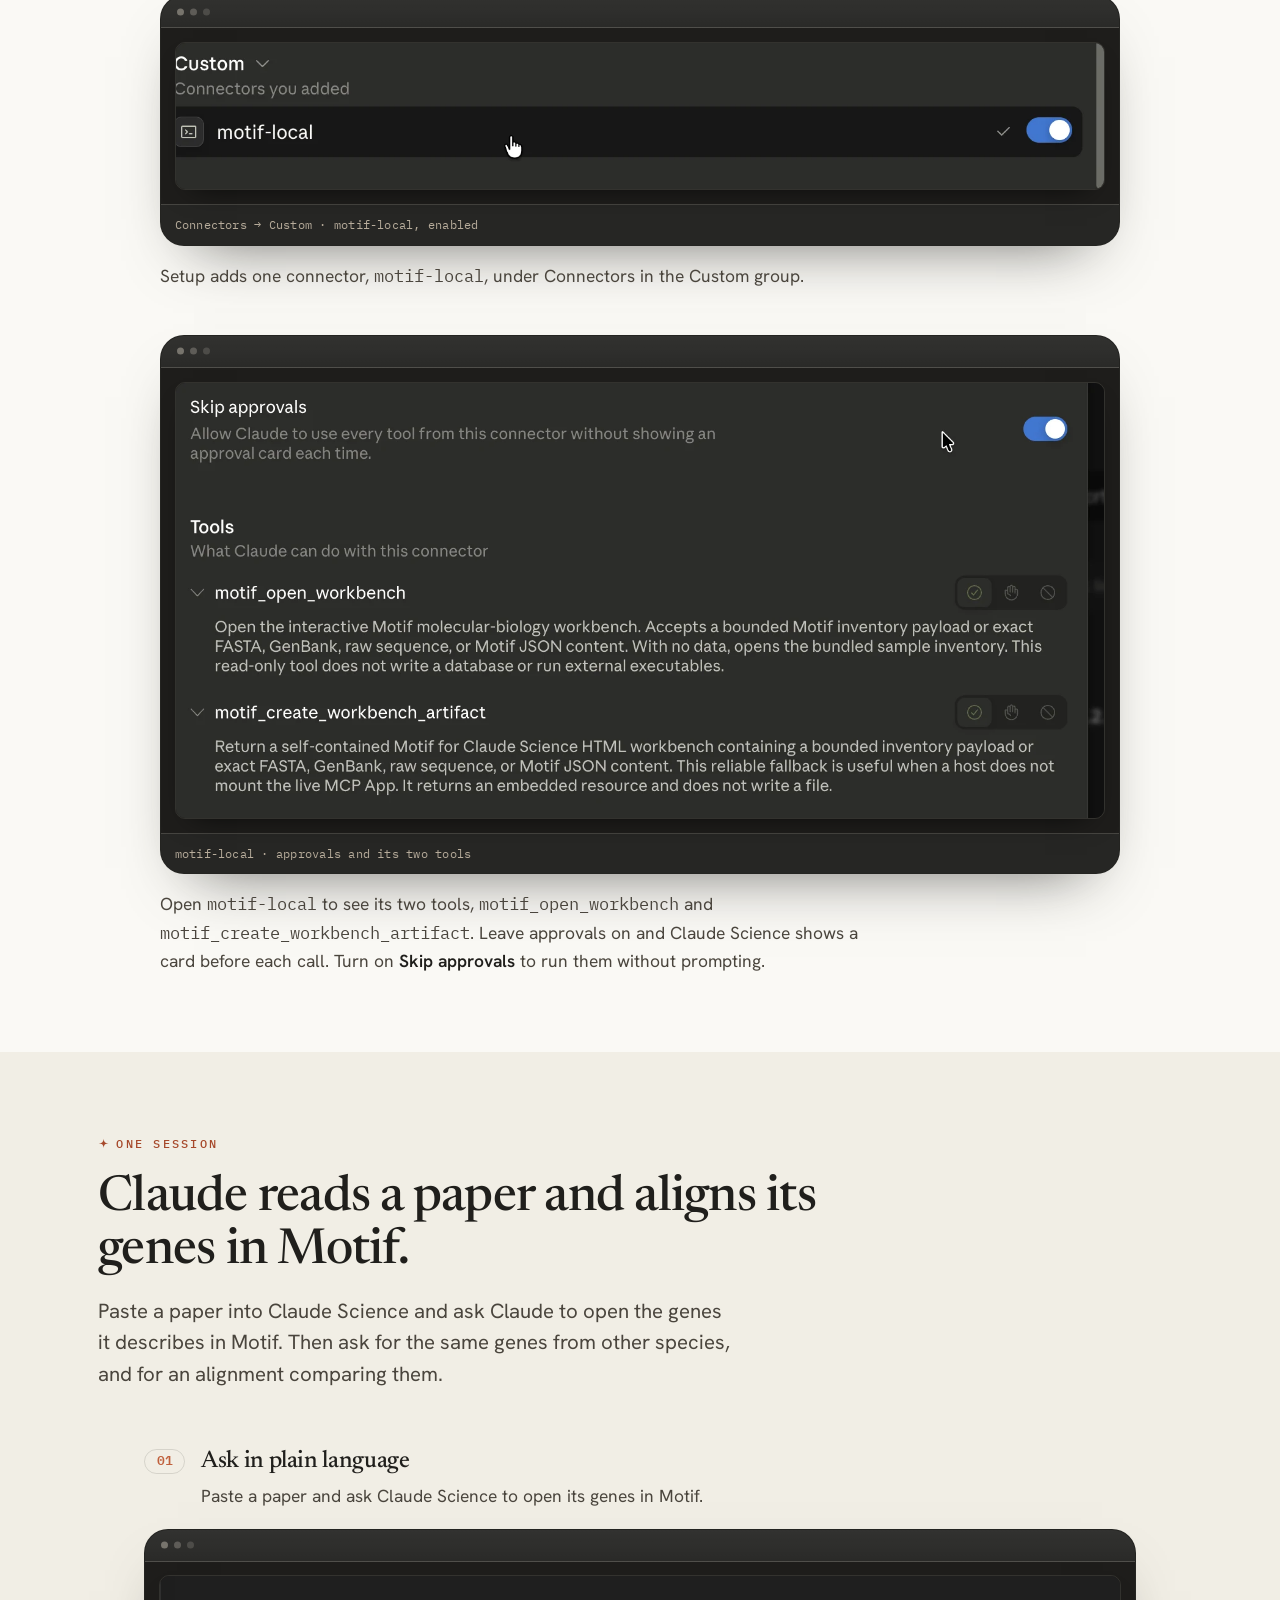
==== commit 8a2710fe: "Motif landing site A static page for Motif, a molecular-biology workbench that runs inside Claude Sc" ====
--- a/index.html
+++ b/index.html
@@ -3,8 +3,8 @@
 <head>
   <meta charset="UTF-8" />
   <meta name="viewport" content="width=device-width, initial-scale=1" />
-  <title>Motif: a molecular-biology bench for Claude Science</title>
-  <meta name="description" content="Motif is a local-first molecular-biology workbench for Claude Science: inspect maps and sequences, review alignments, design primers and cloning plans, and export portable artifacts. Motif has no hosted backend." />
+  <title>Motif: a molecular-biology workbench for Claude Science</title>
+  <meta name="description" content="Motif is a molecular-biology workbench that runs inside Claude Science. Open sequence records, annotate them, align them, translate them, screen restriction enzymes, design primers and guides, and export GenBank or a self-contained workspace file. Open source, MIT-licensed, and it runs in your browser." />
   <meta name="color-scheme" content="light" />
   <meta name="theme-color" content="#FAF9F5" />
   <link rel="icon" href="assets/img/favicon.svg" type="image/svg+xml" />
@@ -12,16 +12,16 @@
 
   <meta property="og:type" content="website" />
   <meta property="og:url" content="https://jvogan.github.io/motif-site/" />
-  <meta property="og:title" content="Motif: a molecular-biology bench for Claude Science" />
-  <meta property="og:description" content="A Claude Science plugin that turns a conversation into a sequence workbench you can inspect down to the base pair. Local-first, MIT-licensed." />
-  <meta property="og:image" content="https://jvogan.github.io/motif-site/assets/social/og-card.png" />
-  <meta property="og:image:width" content="1200" />
-  <meta property="og:image:height" content="630" />
-  <meta property="og:image:alt" content="Motif for Claude Science. Sequence records and results in one workbench." />
+  <meta property="og:title" content="Motif: a molecular-biology workbench for Claude Science" />
+  <meta property="og:description" content="Ask Claude Science for sequence work, and Motif opens the records, maps, and analyses in the pane beside the chat. Runs in your browser, MIT-licensed." />
+  <meta property="og:image" content="https://jvogan.github.io/motif-site/assets/img/motif-banner.png" />
+  <meta property="og:image:width" content="1280" />
+  <meta property="og:image:height" content="640" />
+  <meta property="og:image:alt" content="The Motif banner: the word Motif and the line “A molecular biology workbench for Claude Science”, beside a circular plasmid map, a DNA double helix, and sequence lettering on a cream background." />
   <meta name="twitter:card" content="summary_large_image" />
-  <meta name="twitter:title" content="Motif: a molecular-biology bench for Claude Science" />
-  <meta name="twitter:image" content="https://jvogan.github.io/motif-site/assets/social/og-card.png" />
-  <meta name="twitter:image:alt" content="Motif for Claude Science. Sequence records and results in one workbench." />
+  <meta name="twitter:title" content="Motif: a molecular-biology workbench for Claude Science" />
+  <meta name="twitter:image" content="https://jvogan.github.io/motif-site/assets/img/motif-banner.png" />
+  <meta name="twitter:image:alt" content="The Motif banner: the word Motif and the line “A molecular biology workbench for Claude Science”, beside a circular plasmid map, a DNA double helix, and sequence lettering on a cream background." />
 
   <link rel="preconnect" href="https://fonts.googleapis.com" />
   <link rel="preconnect" href="https://fonts.gstatic.com" crossorigin />
@@ -44,8 +44,8 @@
       <span class="brand__for">for Claude Science</span>
     </a>
     <nav class="nav__links" aria-label="Primary">
-      <a href="#watch">Watch</a>
-      <a href="#session">See it run</a>
+      <a href="#promo">Watch</a>
+      <a href="#session">Worked example</a>
       <a href="#capabilities">Capabilities</a>
       <a href="#setup">Get started</a>
       <a class="nav__gh btn btn--ghost btn--sm" href="https://github.com/jvogan/motif">
@@ -65,10 +65,10 @@
     <div class="hero__copy">
       <span class="eyebrow">
         <svg class="ast" viewBox="0 0 24 24" fill="currentColor" aria-hidden="true"><path d="M12 1.5c.45 4.6 1.7 7.2 4.2 8.5 1.45.78 3.4 1.3 6.3 1.5-2.9.2-4.85.72-6.3 1.5-2.5 1.3-3.75 3.9-4.2 8.5-.45-4.6-1.7-7.2-4.2-8.5-1.45-.78-3.4-1.3-6.3-1.5 2.9-.2 4.85-.72 6.3-1.5 2.5-1.3 3.75-3.9 4.2-8.5Z"/></svg>
-        Stay in Claude Science
+        Molecular biology
       </span>
-      <h1 id="hero-h">Sequence work Claude can <em>see, run,</em> and hand back.</h1>
-      <p class="hero__lead">Motif is a molecular-biology workbench for Claude Science. View maps and alignments, keep records and notes, and work without leaving Claude Science.</p>
+      <h1 id="hero-h">Motif is a molecular-biology workbench <em>inside Claude Science.</em></h1>
+      <p class="hero__lead">Open a sequence, annotate it, align it against others, translate it, or compute its reverse complement — without leaving Claude Science. If you need an enzyme, codon table, or analysis Motif doesn't have, ask Claude to add it.</p>
       <div class="motif-strip" id="motifStrip" aria-hidden="true"></div>
       <div class="hero__cta">
         <a class="btn btn--primary" href="#setup">Set up in Claude Science</a>
@@ -76,12 +76,13 @@
       </div>
       <div class="hero__trust">
         <span><i class="dot"></i> Runs in your browser</span>
-        <span><i class="dot"></i> No Motif-hosted backend</span>
-        <span><i class="dot"></i> MIT licensed</span>
+        <span><i class="dot"></i> Open source · MIT</span>
+        <span><i class="dot"></i> Claude can add tools</span>
       </div>
     </div>
 
     <div class="hero__stage reveal">
+      <img class="hero__crab" src="assets/mascot/crab.webp" width="172" height="158" alt="" aria-hidden="true" />
       <div class="panel">
         <div class="panel__inner">
           <img src="assets/img/hero-workbench.webp" width="1800" height="600"
@@ -96,26 +97,24 @@
   </div>
 </section>
 
-<!-- ============================ HACKATHON VIDEO (TEMP — remove after hackathon) ============================ -->
-<section class="section section--tight bg-parchment" id="hackathon" aria-labelledby="hk-h">
-  <div class="container">
-    <div class="section-head reveal">
-      <span class="eyebrow">Hackathon video</span>
-      <h2 id="hk-h">Watch the Motif hackathon video.</h2>
-      <p class="lead">Made for the Built with Claude: Life Sciences hackathon. Click play to watch it here, or <a class="ytlite__yt" href="https://www.youtube.com/watch?v=i3rKC03oKtM">watch it on YouTube</a>.</p>
-    </div>
-    <figure class="screenshot-window video-window ytlite reveal" data-ytid="i3rKC03oKtM">
+<!-- ============================ PROMO (main video) ============================ -->
+<section class="section section--tight bg-parchment" id="promo" aria-labelledby="promo-h">
+  <div class="container">
+    <div class="section-head reveal">
+      <span class="eyebrow">Watch</span>
+      <h2 id="promo-h">Ask Claude Science for an analysis, and Motif opens the result.</h2>
+      <p class="lead">Claude annotates the common KRAS hotspot mutations in Motif, aligns them, and places CRISPR guide sequences on the map. It then reads a paper describing the vanillin pathway's final enzyme and builds that enzyme as a gene cassette. Plays with sound.</p>
+    </div>
+    <figure class="screenshot-window video-window reveal">
       <div class="screenshot-window__bar" aria-hidden="true"></div>
       <div class="screenshot-window__image">
-        <button type="button" class="ytlite__btn" aria-label="Play the Motif hackathon video on YouTube">
-          <img class="ytlite__poster" src="assets/video/hackathon-yt-poster.jpg" width="1280" height="720"
-               alt="" loading="lazy" />
-          <span class="ytlite__play" aria-hidden="true">
-            <svg viewBox="0 0 68 48"><path d="M66.52 7.74c-.78-2.93-2.49-5.42-5.42-6.2C55.79.13 34 0 34 0S12.21.13 6.9 1.54c-2.93.78-4.63 3.27-5.42 6.2C.06 13.05 0 24 0 24s.06 10.95 1.48 16.26c.78 2.93 2.49 5.42 5.42 6.2C12.21 47.87 34 48 34 48s21.79-.13 27.1-1.54c2.93-.78 4.64-3.27 5.42-6.2C67.94 34.95 68 24 68 24s-.06-10.95-1.48-16.26z" fill="#f00"/><path d="M45 24 27 14v20z" fill="#fff"/></svg>
-          </span>
-        </button>
-      </div>
-      <figcaption>Motif for the Built with Claude: Life Sciences hackathon · plays on YouTube</figcaption>
+        <video controls preload="metadata" playsinline
+               poster="assets/video/motif-claude-science-session-poster.jpg" width="1920" height="1080">
+          <source src="assets/video/motif-claude-science-session.mp4" type="video/mp4" />
+          <p>Your browser cannot play embedded video. <a href="assets/video/motif-claude-science-session.mp4">Download the video</a>.</p>
+        </video>
+      </div>
+      <figcaption>A Claude Science session &middot; 2:21, with voiceover</figcaption>
     </figure>
   </div>
 </section>
@@ -133,7 +132,7 @@
       <h3>Hand it to Claude Code.</h3>
       <p>Open Claude Code in a new folder and paste this:</p>
       <pre class="code">Set up Motif for Claude Science from <span class="s">https://github.com/jvogan/motif</span></pre>
-      <p>Claude Code reads the setup guide, clones the repo, installs, and registers the connector. You then grant the folder and reconnect in Claude Science, steps 3 to 5 below.</p>
+      <p>Claude Code reads the setup guide, clones the repo, installs dependencies, and registers the connector. You then grant the folder and reconnect in Claude Science — steps 3 to 5 below.</p>
     </div>
     <p class="setup__or reveal">Or run each step yourself.</p>
     <div class="setup reveal">
@@ -168,11 +167,11 @@
         </li>
         <li class="setup__step">
           <h3>Confirm, then try it</h3>
-          <p><span class="mono">motif-local</span> appears under Connectors, in the Custom group. Ask Claude Science to open a sequence, for example <span class="mono">Open pUC19 in Motif</span>. Type your request, or speak it with Claude Science's dictation.</p>
+          <p><span class="mono">motif-local</span> appears under Connectors, in the Custom group. Ask Claude Science to open a sequence — for example, <span class="mono">Open pUC19 in Motif</span>.</p>
           <figure class="figure screenshot-window setup__shot">
             <div class="screenshot-window__bar" aria-hidden="true"></div>
             <div class="screenshot-window__image">
-              <img src="assets/shots/motif-open-workbench-approval.webp" width="1388" height="710" loading="lazy"
+              <img src="assets/shots/motif-open-workbench-approval.webp" width="1388" height="545" loading="lazy"
                    alt="Claude Science asking to run the Motif open workbench tool, with Allow for this project and Deny buttons." />
             </div>
             <figcaption>Approve the tool call, or choose how long the approval lasts.</figcaption>
@@ -195,20 +194,20 @@
 <section class="section section--tight" id="watch" aria-labelledby="watch-h">
   <div class="container">
     <div class="section-head reveal">
-      <span class="eyebrow">Watch</span>
-      <h2 id="watch-h">Open a pathway in Motif.</h2>
-      <p class="lead">A narrated walkthrough: ask Claude Science to open the beta-carotene pathway, and its four genes load into Motif with sequence, protein translation, and a restriction map. Speak or type your requests, and read every result without leaving Claude Science. Plays with sound.</p>
+      <span class="eyebrow">The workbench</span>
+      <h2 id="watch-h">Motif opens pUC19 with its sequence and circular map in sync.</h2>
+      <p class="lead">Add a feature, search for a sequence pattern, mark the restriction sites, design CRISPR guides, and export it. Plays with sound.</p>
     </div>
     <figure class="screenshot-window video-window reveal">
       <div class="screenshot-window__bar" aria-hidden="true"></div>
       <div class="screenshot-window__image">
         <video controls preload="metadata" playsinline
-               poster="assets/video/motif-demo-full-poster.jpg" width="1920" height="1080">
-          <source src="assets/video/motif-demo-full.mp4" type="video/mp4" />
-          <p>Your browser cannot play embedded video. <a href="assets/video/motif-demo-full.mp4">Download the video</a>.</p>
+               poster="assets/video/motif-workbench-tour-poster.jpg" width="1920" height="1080">
+          <source src="assets/video/motif-workbench-tour.mp4" type="video/mp4" />
+          <p>Your browser cannot play embedded video. <a href="assets/video/motif-workbench-tour.mp4">Download the video</a>.</p>
         </video>
       </div>
-      <figcaption>Beta-carotene pathway: crtE, crtB, crtI, crtY in Motif · 1:28, with voiceover</figcaption>
+      <figcaption>The Motif workbench on pUC19 · 1:37, with voiceover</figcaption>
     </figure>
   </div>
 </section>
@@ -218,8 +217,8 @@
   <div class="container">
     <div class="section-head reveal">
       <span class="eyebrow"><svg class="ast" viewBox="0 0 24 24" fill="currentColor" aria-hidden="true"><path d="M12 1.5c.45 4.6 1.7 7.2 4.2 8.5 1.45.78 3.4 1.3 6.3 1.5-2.9.2-4.85.72-6.3 1.5-2.5 1.3-3.75 3.9-4.2 8.5-.45-4.6-1.7-7.2-4.2-8.5-1.45-.78-3.4-1.3-6.3-1.5 2.9-.2 4.85-.72 6.3-1.5 2.5-1.3 3.75-3.9 4.2-8.5Z"/></svg> A worked example</span>
-      <h2 id="ses-h">One prompt prepares a pathway workbench.</h2>
-      <p class="lead">In one Claude Science session, ask Claude to find public pathway records and create a Motif artifact. Motif validates and displays the supplied records; external data retrieval remains outside the workbench.</p>
+      <h2 id="ses-h">One prompt loads a pathway's 44 proteins.</h2>
+      <p class="lead">Ask Claude Science to find a pathway's genes and open them in Motif. Inspect the proteins, then align the ones you choose.</p>
     </div>
     <ol class="session">
       <li class="session__step reveal">
@@ -227,7 +226,7 @@
           <span class="session__num" aria-hidden="true">01</span>
           <div class="session__caption">
             <h3>Ask for the pathway</h3>
-            <p>Point Claude Science at a UniProt entry. It identifies BCO1, finds its Reactome pathway (retinoid metabolism and transport), and fetches the participating genes.</p>
+            <p>Give Claude Science a UniProt entry. It identifies BCO1, finds its Reactome pathway (retinoid metabolism and transport), and fetches the participating genes.</p>
           </div>
         </div>
         <figure class="figure screenshot-window">
@@ -243,8 +242,8 @@
         <div class="session__meta">
           <span class="session__num" aria-hidden="true">02</span>
           <div class="session__caption">
-            <h3>Load the set on the bench</h3>
-            <p>Forty-four proteins appear in the inventory as records. GPC1's 558-residue sequence and protein map render in the workbench.</p>
+            <h3>Load the pathway's proteins</h3>
+            <p>Claude loads their 44 protein sequences. GPC1's 558-residue sequence and protein map open in the workbench.</p>
           </div>
         </div>
         <figure class="figure screenshot-window">
@@ -253,7 +252,7 @@
             <img src="assets/shots/motif-pathway-genes-loaded.webp" width="1714" height="1352" loading="lazy"
                  alt="The Motif workbench with 44 pathway proteins in the inventory and GPC1's amino-acid sequence and protein map open." />
           </div>
-          <figcaption>44 records · GPC1 (P35052) · protein · 558 aa</figcaption>
+          <figcaption>44 proteins · GPC1 (P35052) · 558 aa</figcaption>
         </figure>
       </li>
       <li class="session__step reveal">
@@ -261,13 +260,13 @@
           <span class="session__num" aria-hidden="true">03</span>
           <div class="session__caption">
             <h3>Align the proteins</h3>
-            <p>Select records and run a multiple sequence alignment in the browser, or export the inputs to MAFFT, MUSCLE, or Clustal Omega.</p>
-          </div>
-        </div>
-        <figure class="figure screenshot-window">
-          <div class="screenshot-window__bar" aria-hidden="true"></div>
-          <div class="screenshot-window__image">
-            <img src="assets/shots/motif-pathway-msa.webp" width="2000" height="1187" loading="lazy"
+            <p>Select the proteins you want and run a multiple sequence alignment in the browser, or export them to MAFFT, MUSCLE, or Clustal Omega.</p>
+          </div>
+        </div>
+        <figure class="figure screenshot-window">
+          <div class="screenshot-window__bar" aria-hidden="true"></div>
+          <div class="screenshot-window__image">
+            <img src="assets/shots/motif-pathway-msa.webp" width="1300" height="1187" loading="lazy"
                  alt="Motif's Multiple Sequence Alignment dialog with pathway proteins selected and options to align in the browser or export to external aligners." />
           </div>
           <figcaption>Align in browser · or MAFFT / MUSCLE / Clustal Omega</figcaption>
@@ -278,7 +277,7 @@
           <span class="session__num" aria-hidden="true">04</span>
           <div class="session__caption">
             <h3>Read the alignment</h3>
-            <p>The alignment is itself a record. Here BCO1 is compared against GPC1: 592 columns, conserved positions, a consensus row, and per-column differences you can export as aligned FASTA.</p>
+            <p>Motif saves the BCO1–GPC1 alignment alongside its source sequences: 592 columns with conserved positions, a consensus row, and per-column differences. You can export it as aligned FASTA.</p>
           </div>
         </div>
         <figure class="figure screenshot-window">
@@ -298,20 +297,20 @@
 <section class="section section--tight" id="suite" aria-labelledby="suite-h">
   <div class="container">
     <div class="section-head reveal">
-      <span class="eyebrow">One workbench</span>
-      <h2 id="suite-h">Maps, alignments, digests, and guide design.</h2>
-      <p class="lead">Motif handles your sequence work in Claude Science. Open genes with circular and linear maps, run restriction digests, translate to protein, align records, and design guides. Every record stays on the same workbench. Plays with sound.</p>
+      <span class="eyebrow">Overview</span>
+      <h2 id="suite-h">Map a plasmid, annotate its features, and translate its genes.</h2>
+      <p class="lead">Ask Claude for a sequence and it opens in Motif as a circular or linear map. Add and edit features on the sequence, see every restriction site marked, and translate a gene to protein in frame. Plays with sound.</p>
     </div>
     <figure class="screenshot-window video-window reveal">
       <div class="screenshot-window__bar" aria-hidden="true"></div>
       <div class="screenshot-window__image">
         <video controls preload="metadata" playsinline
-               poster="assets/video/motif-promo-v7-poster.jpg" width="1920" height="1080">
-          <source src="assets/video/motif-promo-v7.mp4" type="video/mp4" />
-          <p>Your browser cannot play embedded video. <a href="assets/video/motif-promo-v7.mp4">Download the video</a>.</p>
+               poster="assets/video/motif-promo-poster.jpg" width="1920" height="1080">
+          <source src="assets/video/motif-promo.mp4" type="video/mp4" />
+          <p>Your browser cannot play embedded video. <a href="assets/video/motif-promo.mp4">Download the video</a>.</p>
         </video>
       </div>
-      <figcaption>Motif across genes, alignments, and guide design in Claude Science · 0:28</figcaption>
+      <figcaption>pUC19 in the Motif workbench &middot; 0:35</figcaption>
     </figure>
   </div>
 </section>
@@ -322,7 +321,7 @@
     <div class="section-head reveal">
       <span class="eyebrow">Cloning &amp; maps</span>
       <h2 id="b2">Plan a construct before you build it.</h2>
-      <p class="lead">Screen a plasmid against 153 built-in restriction enzymes, isolate the unique cutters, preview the digest geometry, and plan Gibson or Golden&nbsp;Gate assemblies, with internal Type&nbsp;IIS sites flagged during assembly planning.</p>
+      <p class="lead">Screen a plasmid against 154 built-in restriction enzymes, plus any Claude adds. Find the unique cutters, preview the fragments, and plan a Gibson or Golden&nbsp;Gate assembly with internal Type&nbsp;IIS sites flagged.</p>
     </div>
     <figure class="figure screenshot-window reveal cloning-window">
       <div class="screenshot-window__bar" aria-hidden="true"></div>
@@ -340,140 +339,46 @@
   </div>
 </section>
 
-<!-- ============================ BAND: sequence to protein (live codon widget) ============================ -->
-<section class="section" aria-labelledby="b3">
-  <div class="container band">
-  <div class="band__media reveal">
-    <div class="viz viz--codons" id="codon-strip">
-      <figure class="figure viz__fallback">
-        <img src="assets/banners/04-sequence-to-protein.webp" width="1800" height="600"
-             alt="Precise DNA sequence rows run across the canvas; one selected region unfolds into amino-acid translation ribbons above and a complementary strand below." loading="lazy" />
-        <figcaption>Sequence → protein · a selected CDS becomes a translated record</figcaption>
-      </figure>
-    </div>
-  </div>
-  <div class="band__copy reveal" data-delay="1">
-    <span class="eyebrow">Analysis</span>
-    <h2 id="b3">Translate and analyze a sequence.</h2>
-    <p>Translate a selected range or coding feature with a supported NCBI genetic code, inspect ORFs and sequence statistics, or scan for a literal motif or PAM-based guide candidate. Derived proteins retain their source and effective genetic code.</p>
-    <ul class="band__list">
-      <li>Six-frame ORF detection, GC, composition, Tm, and molecular weight</li>
-      <li>Record- and feature-level NCBI genetic-code selection</li>
-      <li>Translation, reverse complement, motif search, and guide candidates</li>
-    </ul>
-  </div>
-  </div>
-</section>
-
-<!-- ============================ DARK SHOWCASE: Claude drives it (accordion) ============================ -->
-<section class="section showcase" aria-labelledby="sc-h">
-  <div class="ambient-host" data-ambient="dark" aria-hidden="true"></div>
-  <div class="container">
-    <div class="showcase__intro reveal">
-      <span class="eyebrow eyebrow--onDark"><svg class="ast" viewBox="0 0 24 24" fill="currentColor" aria-hidden="true"><path d="M12 1.5c.45 4.6 1.7 7.2 4.2 8.5 1.45.78 3.4 1.3 6.3 1.5-2.9.2-4.85.72-6.3 1.5-2.5 1.3-3.75 3.9-4.2 8.5-.45-4.6-1.7-7.2-4.2-8.5-1.45-.78-3.4-1.3-6.3-1.5 2.9-.2 4.85-.72 6.3-1.5 2.5-1.3 3.75-3.9 4.2-8.5Z"/></svg> Inside Claude Science</span>
-      <h2 id="sc-h">Inspect every artifact Claude prepares.</h2>
-    </div>
-    <div class="showcase__grid">
-      <div class="showcase__panel reveal">
-        <div class="panel__inner">
-          <img src="assets/shots/motif-annotate-feature-dark.webp" width="2000" height="1626"
-               alt="The Motif workbench in dark mode: the BCO1 protein record selected in the inventory, a residue range highlighted in the sequence pane, the protein map showing range 170 to 277, and the Add Feature panel open on misc_feature." loading="lazy" />
-        </div>
-        <div class="showcase__tags">
-          <span class="tag"><span class="d" style="background:#C0603C"></span>record → sequence</span>
-          <span class="tag"><span class="d" style="background:#6E90AE"></span>map feature → span</span>
-          <span class="tag"><span class="d" style="background:#7F9270"></span>selection → analysis</span>
-        </div>
-      </div>
-      <div class="accordion reveal" data-delay="1" id="acc">
-        <div class="acc is-open">
-          <button class="acc__btn" aria-expanded="true" aria-controls="acc-p1"><h3>Derived records keep their history</h3><span class="acc__ic" aria-hidden="true"></span></button>
-          <div class="acc__panel" id="acc-p1" role="region"><div class="acc__inner">Derived records store the parent they came from and the transform that produced them, so you can trace and edit a construct after the conversation.</div></div>
-        </div>
-        <div class="acc">
-          <button class="acc__btn" aria-expanded="false" aria-controls="acc-p2"><h3>Built-in sequence renderers</h3><span class="acc__ic" aria-hidden="true"></span></button>
-          <div class="acc__panel" id="acc-p2" role="region"><div class="acc__inner">Circular and linear maps, sequence panes, digests, and protein views render in the browser. The connector accepts bounded records and returns a reviewable workbench or portable HTML snapshot.</div></div>
-        </div>
-        <div class="acc">
-          <button class="acc__btn" aria-expanded="false" aria-controls="acc-p3"><h3>Built-in checks</h3><span class="acc__ic" aria-hidden="true"></span></button>
-          <div class="acc__panel" id="acc-p3" role="region"><div class="acc__inner">A review pass flags internal <code>Type IIS</code> sites, impossible cuts, and stale primer inputs. Fix the input and recompute.</div></div>
-        </div>
-        <div class="acc">
-          <button class="acc__btn" aria-expanded="false" aria-controls="acc-p4"><h3>Iterate in plain language</h3><span class="acc__ic" aria-hidden="true"></span></button>
-          <div class="acc__panel" id="acc-p4" role="region"><div class="acc__inner">Ask Claude to prepare revised public-safe inputs, then create a newly named Motif artifact. Review the resulting snapshot before treating any proposed change as accepted.</div></div>
-        </div>
-        <div class="acc">
-          <button class="acc__btn" aria-expanded="false" aria-controls="acc-p5"><h3>Export the work</h3><span class="acc__ic" aria-hidden="true"></span></button>
-          <div class="acc__panel" id="acc-p5" role="region"><div class="acc__inner">FASTA, GenBank, an annotated map, or the workspace as one self-contained file.</div></div>
-        </div>
-      </div>
-    </div>
-  </div>
-</section>
-
 <!-- ============================ CAPABILITIES ============================ -->
 <section class="section" id="capabilities" aria-labelledby="cap-h">
   <div class="container">
     <div class="section-head reveal">
       <span class="eyebrow">Capabilities</span>
-      <h2 id="cap-h">Read, cut, analyze, and export, on one bench.</h2>
-      <p class="lead">Motif's built-in functions are deterministic and run locally in the HTML. Native alignment engines run only through the explicit no-shell helper outside the browser.</p>
-    </div>
-
-    <div class="stats">
-      <div class="stat reveal"><b class="tnum">153</b><span>built-in restriction enzymes</span></div>
-      <div class="stat reveal" data-delay="1"><b class="tnum">6</b><span>reading frames, always analyzed</span></div>
-      <div class="stat reveal" data-delay="2"><b class="tnum">24</b><span>supported NCBI genetic codes</span></div>
-      <div class="stat reveal" data-delay="3"><b class="tnum">0</b><span>Motif-hosted servers required</span></div>
+      <h2 id="cap-h">Motif runs its analyses in your browser.</h2>
+      <p class="lead">Claude adds enzymes, codon tables, and new analyses on request.</p>
     </div>
 
     <div class="caps">
       <div class="cap reveal">
         <div class="cap__ic"><svg viewBox="0 0 24 24" fill="none" stroke="currentColor" stroke-width="1.7"><circle cx="12" cy="12" r="9"/><path d="M12 3a14 14 0 0 0 0 18M12 3a14 14 0 0 1 0 18M3 12h18"/></svg></div>
-        <h3>Read &amp; inspect</h3><p>Circular and linear maps that stay synchronized with the sequence.</p>
+        <h3>Read &amp; inspect</h3><p>The map and the sequence stay in sync.</p>
         <ul><li>Circular plasmid maps</li><li>Feature annotations</li><li>Reading-frame overlays</li><li>Live GC &amp; length stats</li></ul>
       </div>
       <div class="cap reveal" data-delay="1">
         <div class="cap__ic"><svg viewBox="0 0 24 24" fill="none" stroke="currentColor" stroke-width="1.7"><path d="M4 7h16M4 12h16M4 17h16"/><circle cx="8" cy="7" r="1.6" fill="currentColor" stroke="none"/><circle cx="15" cy="12" r="1.6" fill="currentColor" stroke="none"/><circle cx="10" cy="17" r="1.6" fill="currentColor" stroke="none"/></svg></div>
-        <h3>Cut &amp; clone</h3><p>Plan a construct, with conflicts flagged early.</p>
+        <h3>Cut &amp; clone</h3><p>Plan a construct and check it for conflicts.</p>
         <ul><li>Restriction digest</li><li>Primer design (Tm / GC)</li><li>Gibson &amp; Golden Gate</li><li>PCR simulation</li></ul>
       </div>
       <div class="cap reveal" data-delay="2">
         <div class="cap__ic"><svg viewBox="0 0 24 24" fill="none" stroke="currentColor" stroke-width="1.7"><path d="M4 19V5M4 19h16"/><path d="M8 15l3-4 3 2 4-6"/></svg></div>
-        <h3>Analyze</h3><p>Common measurements, computed the same way each time.</p>
-        <ul><li>Six-frame ORF detection</li><li>GC, Tm &amp; composition</li><li>NCBI genetic-code selection</li><li>IUPAC motif search</li></ul>
+        <h3>Analyze</h3><p>The same sequence gives the same numbers every time.</p>
+        <ul><li>Six-frame ORF detection</li><li>GC, Tm &amp; composition</li><li>NCBI genetic-code selection</li><li>Motif search, both strands</li></ul>
       </div>
       <div class="cap reveal">
         <div class="cap__ic"><svg viewBox="0 0 24 24" fill="none" stroke="currentColor" stroke-width="1.7"><path d="M12 3v12m0 0l-4-4m4 4l4-4"/><path d="M5 21h14"/></svg></div>
-        <h3>Transform</h3><p>Turn one record into another and keep its history.</p>
-        <ul><li>Range &amp; feature translation</li><li>Reverse complement</li><li>Derived protein records</li><li>Parent &amp; provenance notes</li></ul>
+        <h3>Transform</h3><p>Turn one sequence into another and keep its history.</p>
+        <ul><li>Range &amp; feature translation</li><li>Reverse complement</li><li>Derived protein sequences</li><li>Parent &amp; provenance notes</li></ul>
       </div>
       <div class="cap reveal" data-delay="1">
         <div class="cap__ic"><svg viewBox="0 0 24 24" fill="none" stroke="currentColor" stroke-width="1.7"><path d="M6 3h9l3 3v15H6z"/><path d="M14 3v4h4M9 13h6M9 17h6"/></svg></div>
-        <h3>Import &amp; export</h3><p>Import and export standard formats, plus a portable snapshot.</p>
+        <h3>Import &amp; export</h3><p>Read and write FASTA and GenBank, or save the workspace as one file.</p>
         <ul><li>FASTA</li><li>GenBank</li><li>Raw sequence</li><li>Self-contained workspace</li></ul>
       </div>
       <div class="cap reveal" data-delay="2">
         <div class="cap__ic"><svg viewBox="0 0 24 24" fill="none" stroke="currentColor" stroke-width="1.7"><rect x="3" y="4" width="18" height="14" rx="2"/><path d="M7 20h10M8 8l2 2-2 2M13 12h3"/></svg></div>
-        <h3>Claude intake</h3><p>Two narrow connector tools prepare a bounded viewer or portable artifact.</p>
-        <ul><li>FASTA, GenBank &amp; raw sequence</li><li>Validated Motif payloads</li><li>Read-only viewer/export tools</li><li>No generic DOM or shell bridge</li></ul>
-      </div>
-    </div>
-  </div>
-</section>
-
-<!-- ============================ GALLERY ============================ -->
-<section class="section section--tight bg-parchment" aria-labelledby="gal-h">
-  <div class="container">
-    <div class="section-head reveal">
-      <span class="eyebrow">The bench, illustrated</span>
-      <h2 id="gal-h" style="font-size:clamp(1.6rem,1.2rem + 1.8vw,2.4rem)">One record across its views.</h2>
-    </div>
-    <div class="gallery">
-      <div class="gcard reveal"><img src="assets/banners/09-map-to-bases.webp" alt="A plasmid map with one feature selected, connected to the exact matching span in the sequence rows." loading="lazy" /><span>map ↔ bases in sync</span></div>
-      <div class="gcard reveal" data-delay="1"><img src="assets/banners/05-guide-to-target.webp" alt="Ranked guide-candidate rows on the left connect via a thin line to the exact active position on a plasmid map." loading="lazy" /><span>guide → target</span></div>
-      <div class="gcard reveal" data-delay="2"><img src="assets/banners/07-inventory-to-insight.webp" alt="Compact DNA-record cards fan in from the left and converge into one workbench." loading="lazy" /><span>inventory → insight</span></div>
-      <div class="gcard reveal" data-delay="3"><img src="assets/banners/08-responsive-workbench.webp" alt="Three product frames from compact portrait to wide panoramic workspace, showing the same record adapting." loading="lazy" /><span>compact → panoramic</span></div>
+        <h3>How Claude connects</h3><p>Two connector tools open your sequences as a workbench, or save them as one HTML file.</p>
+        <ul><li>FASTA, GenBank &amp; raw sequence</li><li>Workbench or a single HTML file</li><li>Inspect and export results</li><li>Claude adds enzymes, codon tables &amp; analyses</li></ul>
+      </div>
     </div>
   </div>
 </section>
@@ -483,8 +388,8 @@
   <div class="container band">
     <div class="band__copy reveal">
       <span class="eyebrow">Advanced</span>
-      <h2 id="bridge-h">Inspect the page-local API.</h2>
-      <p>The standalone workbench exposes bounded page-local functions for verified browser automation. The Claude Science connector does not expose these functions as a generic browser bridge.</p>
+      <h2 id="bridge-h">Script the standalone workbench.</h2>
+      <p>The standalone workbench exposes a documented page-local API: scripts can read the sequence on screen, load new records, and run their own checks.</p>
     </div>
     <div class="band__media reveal" data-delay="1">
       <pre class="code"><span class="c">// inspect the page-local contract and active record</span>
@@ -499,8 +404,8 @@
   <div class="container">
     <div class="section-head reveal">
       <span class="eyebrow">In Claude Science</span>
-      <h2 id="cn-h">Motif as a Claude Science connector.</h2>
-      <p class="lead">After <span class="mono">npm run claude-science:setup</span> registers the server, Motif is a connector you open from Claude Science. Grant access, choose approvals, then ask Claude Science to open a sequence or build a workbench.</p>
+      <h2 id="cn-h">Motif runs as a local connector in Claude Science.</h2>
+      <p class="lead"><span class="mono">npm run claude-science:setup</span> registers the server. Grant the folder, choose how approvals work, then ask Claude Science to open a sequence.</p>
     </div>
     <div class="connect reveal">
       <div class="connect__item">
@@ -512,7 +417,7 @@
           </div>
           <figcaption>Connectors → Custom · motif-local, enabled</figcaption>
         </figure>
-        <p class="connect__note">Setup adds one connector named <span class="mono">motif-local</span>. It appears under Connectors, in the Custom group with the connectors you added.</p>
+        <p class="connect__note">Setup adds one connector, <span class="mono">motif-local</span>, under Connectors in the Custom group.</p>
       </div>
       <div class="connect__item">
         <figure class="figure screenshot-window">
@@ -523,7 +428,7 @@
           </div>
           <figcaption>motif-local · approvals and its two tools</figcaption>
         </figure>
-        <p class="connect__note">Open <span class="mono">motif-local</span> to see its two tools, <span class="mono">motif_open_workbench</span> and <span class="mono">motif_create_workbench_artifact</span>. Leave approvals on and Claude Science shows a card before each call. Turn on <strong>Skip approvals</strong> to let it run them without a prompt.</p>
+        <p class="connect__note">Open <span class="mono">motif-local</span> to see its two tools, <span class="mono">motif_open_workbench</span> and <span class="mono">motif_create_workbench_artifact</span>. Leave approvals on and Claude Science shows a card before each call. Turn on <strong>Skip approvals</strong> to run them without prompting.</p>
       </div>
     </div>
   </div>
@@ -533,9 +438,9 @@
 <section class="section section--tight bg-parchment" id="from-paper" aria-labelledby="fp-h">
   <div class="container">
     <div class="section-head reveal">
-      <span class="eyebrow"><svg class="ast" viewBox="0 0 24 24" fill="currentColor" aria-hidden="true"><path d="M12 1.5c.45 4.6 1.7 7.2 4.2 8.5 1.45.78 3.4 1.3 6.3 1.5-2.9.2-4.85.72-6.3 1.5-2.5 1.3-3.75 3.9-4.2 8.5-.45-4.6-1.7-7.2-4.2-8.5-1.45-.78-3.4-1.3-6.3-1.5 2.9-.2 4.85-.72 6.3-1.5 2.5-1.3 3.75-3.9 4.2-8.5Z"/></svg> One session, end to end</span>
-      <h2 id="fp-h">From a paper to a Motif alignment.</h2>
-      <p class="lead">Point Claude Science at a paper and ask it to find public records, then create a Motif artifact from the complete retrieved data. Follow-up requests create newly generated snapshots rather than silently changing a saved artifact.</p>
+      <span class="eyebrow"><svg class="ast" viewBox="0 0 24 24" fill="currentColor" aria-hidden="true"><path d="M12 1.5c.45 4.6 1.7 7.2 4.2 8.5 1.45.78 3.4 1.3 6.3 1.5-2.9.2-4.85.72-6.3 1.5-2.5 1.3-3.75 3.9-4.2 8.5-.45-4.6-1.7-7.2-4.2-8.5-1.45-.78-3.4-1.3-6.3-1.5 2.9-.2 4.85-.72 6.3-1.5 2.5-1.3 3.75-3.9 4.2-8.5Z"/></svg> One session</span>
+      <h2 id="fp-h">Claude reads a paper and aligns its genes in Motif.</h2>
+      <p class="lead">Paste a paper into Claude Science and ask Claude to open the genes it describes in Motif. Then ask for the same genes from other species, and for an alignment comparing them.</p>
     </div>
     <ol class="session">
       <li class="session__step reveal">
@@ -559,17 +464,17 @@
         <div class="session__meta">
           <span class="session__num" aria-hidden="true">02</span>
           <div class="session__caption">
-            <h3>Claude curates and fetches</h3>
-            <p>It reads the paper, identifies the two characterized genes, FPS and crtE, and fetches their full GenBank records from NCBI with annotations.</p>
-          </div>
-        </div>
-        <figure class="figure screenshot-window">
-          <div class="screenshot-window__bar" aria-hidden="true"></div>
-          <div class="screenshot-window__image">
-            <img src="assets/shots/claude-science-curate-genes.webp" width="1540" height="1597" loading="lazy"
+            <h3>Claude identifies and fetches</h3>
+            <p>It reads the paper, identifies the two characterized genes, FPS and crtE, and fetches their annotated GenBank records from NCBI.</p>
+          </div>
+        </div>
+        <figure class="figure screenshot-window">
+          <div class="screenshot-window__bar" aria-hidden="true"></div>
+          <div class="screenshot-window__image">
+            <img src="assets/shots/claude-science-curate-genes.webp" width="1540" height="1519" loading="lazy"
                  alt="Claude Science listing FPS (KJ140284.1) and crtE (DQ012943.1) with their enzymes and lengths, and reporting the workbench opened with 2 records and 14,314 residues." />
           </div>
-          <figcaption>FPS KJ140284.1 · crtE DQ012943.1 · 2 records, 14,314 residues</figcaption>
+          <figcaption>FPS KJ140284.1 · crtE DQ012943.1 · 14,314 residues</figcaption>
         </figure>
       </li>
       <li class="session__step reveal">
@@ -577,7 +482,7 @@
           <span class="session__num" aria-hidden="true">03</span>
           <div class="session__caption">
             <h3>Open in the Motif viewer</h3>
-            <p>The records open in the workbench. Inventory holds both genes; Sequence and Map show the selected one, with restriction sites and gene, mRNA, and CDS features.</p>
+            <p>Both genes open in the workbench. The Inventory panel lists them; Sequence and Map show whichever one you select, with restriction sites and gene, mRNA, and CDS features.</p>
           </div>
         </div>
         <figure class="figure screenshot-window">
@@ -593,8 +498,8 @@
         <div class="session__meta">
           <span class="session__num" aria-hidden="true">04</span>
           <div class="session__caption">
-            <h3>Iterate and add more</h3>
-            <p>Ask for more in the same conversation. Claude retrieves two additional crtE and two additional FPS homologs from UniProt, then creates a newly generated workbench containing all six records.</p>
+            <h3>Add homologs in the same conversation</h3>
+            <p>Claude retrieves two more crtE and two more FPS homologs from UniProt, then opens a new workbench with all six.</p>
           </div>
         </div>
         <figure class="figure screenshot-window">
@@ -603,15 +508,15 @@
             <img src="assets/shots/claude-science-add-homologs.webp" width="2000" height="1058" loading="lazy"
                  alt="The Motif workbench grown to six records after a follow-up request: the two paper genes as DNA plus four UniProt protein homologs (BTS1, crtE, ERG20, FPS)." />
           </div>
-          <figcaption>6 records · 2 paper genes + 4 UniProt homologs</figcaption>
+          <figcaption>6 sequences · 2 from the paper + 4 from UniProt</figcaption>
         </figure>
       </li>
       <li class="session__step reveal">
         <div class="session__meta">
           <span class="session__num" aria-hidden="true">05</span>
           <div class="session__caption">
-            <h3>Align and read it in Motif</h3>
-            <p>Ask for a multiple sequence alignment. Claude Science runs Clustal Omega outside Motif's HTML, then creates a fresh artifact with the validated CLUSTAL output loaded into Motif's MSA viewer.</p>
+            <h3>Align all six</h3>
+            <p>Ask for a multiple sequence alignment. Claude Science runs Clustal Omega, and the alignment opens in Motif.</p>
           </div>
         </div>
         <figure class="figure screenshot-window">
@@ -624,10 +529,6 @@
         </figure>
       </li>
     </ol>
-    <div class="callout reveal">
-      <h3>If the workbench does not open in the viewer</h3>
-      <p>Claude Science sometimes finishes by saving the workbench without opening it. Ask it to open the records in the Motif viewer, or include that in your first prompt.</p>
-    </div>
   </div>
 </section>
 
@@ -637,7 +538,7 @@
     <div class="section-head reveal">
       <span class="eyebrow">If setup gets stuck</span>
       <h2 id="sh-h">Common problems and their fixes.</h2>
-      <p class="lead">Most setup problems are about giving Claude Science's sandbox access to your files. The <a href="https://github.com/jvogan/motif/blob/main/docs/CLAUDE_SCIENCE_TROUBLESHOOTING.md">troubleshooting guide</a> covers the rest.</p>
+      <p class="lead">Most setup problems come from Claude Science's sandbox blocking the Motif folder. The <a href="https://github.com/jvogan/motif/blob/main/docs/CLAUDE_SCIENCE_TROUBLESHOOTING.md">troubleshooting guide</a> covers the rest.</p>
     </div>
     <div class="faq reveal">
       <details class="faq__item">
@@ -646,7 +547,7 @@
       </details>
       <details class="faq__item">
         <summary>The tool ran, but no workbench appeared</summary>
-        <div class="faq__body">A text summary or resource link only means the tool ran, not that Claude Science mounted a visible workbench. Ask Claude to create a Motif workbench artifact, for example “please open this in the Motif workbench.” It generates an HTML artifact that opens in the right pane. Some Claude Science builds do not mount the live tile on their own.</div>
+        <div class="faq__body">A text summary or resource link means the tool ran but no workbench was mounted. Ask Claude to create a Motif workbench artifact — for example, “please open this in the Motif workbench” — and Claude generates an HTML artifact that opens in the right pane.</div>
       </details>
       <details class="faq__item">
         <summary>The sequence shows as plain text</summary>
@@ -654,7 +555,7 @@
       </details>
       <details class="faq__item">
         <summary>The connector shows up, but its tools are missing</summary>
-        <div class="faq__body">Rebuild, then reconnect the existing <span class="mono">motif-local</span> entry. Do not add a second one. If a tool's inputs or schema changed, relaunch Claude Science and start a fresh kernel so the new definition loads.</div>
+        <div class="faq__body">Rebuild, then reconnect the existing <span class="mono">motif-local</span> entry rather than adding a new one. If a tool's inputs or schema changed, relaunch Claude Science and start a fresh kernel so the new definition loads.</div>
       </details>
       <details class="faq__item">
         <summary>Node installed through nvm or asdf gets denied</summary>
@@ -664,37 +565,12 @@
   </div>
 </section>
 
-<!-- ============================ NEW-USER STARTERS ============================ -->
-<section class="section bg-parchment" id="starters" aria-labelledby="st-h">
-  <div class="container">
-    <div class="section-head reveal">
-      <span class="eyebrow"><svg class="ast" viewBox="0 0 24 24" fill="currentColor" aria-hidden="true"><path d="M12 1.5c.45 4.6 1.7 7.2 4.2 8.5 1.45.78 3.4 1.3 6.3 1.5-2.9.2-4.85.72-6.3 1.5-2.5 1.3-3.75 3.9-4.2 8.5-.45-4.6-1.7-7.2-4.2-8.5-1.45-.78-3.4-1.3-6.3-1.5 2.9-.2 4.85-.72 6.3-1.5 2.5-1.3 3.75-3.9 4.2-8.5Z"/></svg> Starter prompts</span>
-      <h2 id="st-h">Try one of these prompts.</h2>
-      <p class="lead">Open Motif in Claude Science and paste any of these.</p>
-    </div>
-    <div class="starters__grid">
-      <div class="mascot-card reveal">
-        <img src="assets/mascot/crab.webp" width="172" height="158" alt="Motif's mascot: a pixel-art crab in a lab coat holding a test tube of green liquid." />
-        <h3>Meet the lab crab</h3>
-        <p>The Motif mascot.</p>
-        <span class="mono">Welcome to the bench</span>
-      </div>
-      <div class="prompt-list reveal" data-delay="1">
-        <div class="prompt"><div class="prompt__q"><span class="chev">›</span><span>“Open pUC19 and highlight the unique cutters.”</span></div><div class="prompt__a">A circular map with single-cut enzymes flagged.</div></div>
-        <div class="prompt"><div class="prompt__q"><span class="chev">›</span><span>“Translate the lacZα region and save it as a protein.”</span></div><div class="prompt__a">A new protein record, with its parent recorded.</div></div>
-        <div class="prompt"><div class="prompt__q"><span class="chev">›</span><span>“Design primers to amplify the MCS, about 250 bp.”</span></div><div class="prompt__a">A primer pair with Tm, GC, and product size.</div></div>
-        <div class="prompt"><div class="prompt__q"><span class="chev">›</span><span>“Plan a Golden Gate assembly and flag internal BsaI sites.”</span></div><div class="prompt__a">An ordered plan with Type IIS conflicts called out.</div></div>
-      </div>
-    </div>
-  </div>
-</section>
-
 <!-- ============================ CLOSER ============================ -->
 <section class="section closer">
   <div class="container">
     <div class="closer__box reveal">
       <h2>Open Motif in Claude Science.</h2>
-      <p>Load a plasmid, then inspect the records that come back.</p>
+      <p>Load a plasmid, inspect the maps and digests Claude builds, and ask for the next analysis.</p>
       <div class="closer__cta">
         <a class="btn btn--primary" href="#setup">Set up in Claude Science</a>
         <a class="btn btn--ghost" href="https://github.com/jvogan/motif">Read the docs on GitHub</a>
@@ -722,8 +598,8 @@
     </div>
     <div class="footer__col">
       <h5>Product</h5>
-      <a href="#watch">Watch</a>
-      <a href="#session">See it run</a>
+      <a href="#promo">Watch</a>
+      <a href="#session">Worked example</a>
       <a href="#capabilities">Capabilities</a>
       <a href="#setup">Get started</a>
     </div>
@@ -735,14 +611,12 @@
     </div>
   </div>
   <div class="container footer__legal">
-    <p>Motif is an independent, community-built plugin. It is not affiliated with, sponsored by, or endorsed by Anthropic. “Claude” and “Claude Science” are trademarks of Anthropic. Banner illustrations are original concept art. Motif is a research and design tool, not a clinical or diagnostic device.</p>
+    <p>Motif is an independent, community-built plugin. It is not affiliated with, sponsored by, or endorsed by Anthropic. “Claude” and “Claude Science” are trademarks of Anthropic. The banner and mascot illustrations are original artwork. Motif is a research and design tool, not a clinical or diagnostic device.</p>
     <span class="mono">© 2026 · MIT</span>
   </div>
 </footer>
 
 <script src="js/components/ambient.js" defer></script>
-<script src="js/components/plasmid.js" defer></script>
-<script src="js/components/codons.js" defer></script>
 <script src="js/main.js" defer></script>
 </body>
 </html>
--- a/css/styles.css
+++ b/css/styles.css
@@ -87,7 +87,6 @@
 .section { padding-block: var(--section-y); position: relative; }
 .section--tight { padding-block: clamp(3rem, 6vw, 5rem); }
 .bg-parchment { background: var(--parchment); }
-.bg-cream { background: var(--cream); }
 
 .eyebrow {
   font-family: var(--mono); font-size: 0.74rem; font-weight: 500;
@@ -95,15 +94,12 @@
   display: inline-flex; align-items: center; gap: 0.6em;
 }
 .eyebrow .ast { width: 0.95em; height: 0.95em; flex: none; }
-.eyebrow--onDark { color: #E39A72; }
 
 .section-head { max-width: 46rem; }
 .section-head h2 { font-size: clamp(2rem, 1.3rem + 2.6vw, 3.1rem); margin-top: 1rem; }
 .section-head .lead { margin-top: 1.1rem; font-size: clamp(1.08rem, 1rem + 0.5vw, 1.28rem); color: var(--ink-2); max-width: 40rem; }
 .lead { line-height: 1.55; }
 .mono { font-family: var(--mono); }
-.tnum { font-variant-numeric: tabular-nums; }
-em.u { color: var(--clay); font-style: italic; font-weight: 400; }
 
 /* ---------- top nav ---------- */
 .nav {
@@ -136,8 +132,6 @@
 .btn--primary:hover { background: var(--clay-ink); transform: translateY(-1px); }
 .btn--ghost { background: rgba(255,255,255,0.55); color: var(--ink); border-color: var(--line); }
 .btn--ghost:hover { background: #fff; border-color: var(--line-strong); transform: translateY(-1px); }
-.btn--dark { background: var(--ink); color: var(--cream); }
-.btn--dark:hover { background: #000; transform: translateY(-1px); }
 .btn--sm { padding: 0.55em 1em; font-size: 0.88rem; }
 .btn--link { padding: 0.4em 0; color: var(--clay-ink); font-weight: 600; }
 .btn--link:hover { color: var(--clay-deep); }
@@ -184,41 +178,23 @@
 .hero__chip .pulse { width: 9px; height: 9px; border-radius: 50%; background: var(--sage-deep); box-shadow: 0 0 0 0 rgba(94,115,80,0.5); animation: pulse 2.4s infinite; flex: none; }
 @keyframes pulse { 0% { box-shadow: 0 0 0 0 rgba(94,115,80,0.45); } 70% { box-shadow: 0 0 0 10px rgba(94,115,80,0); } 100% { box-shadow: 0 0 0 0 rgba(94,115,80,0); } }
 .hero__chip .mono { color: var(--ink); font-weight: 500; }
-@media (prefers-reduced-motion: reduce) { .hero__chip .pulse { animation: none; } }
+.hero__crab {
+  position: absolute; right: -6px; top: clamp(-52px, -4vw, -30px); z-index: 3;
+  width: clamp(58px, 6.5vw, 86px); height: auto; pointer-events: none;
+  filter: drop-shadow(0 10px 16px rgba(90,45,25,0.22));
+  animation: crabBob 4.5s ease-in-out infinite;
+}
+@keyframes crabBob { 0%, 100% { transform: translateY(0) rotate(-2deg); } 50% { transform: translateY(-5px) rotate(2deg); } }
+@media (prefers-reduced-motion: reduce) { .hero__chip .pulse { animation: none; } .hero__crab { animation: none; } }
 @media (max-width: 900px) { .hero__grid { grid-template-columns: 1fr; gap: 2.6rem; } .hero__copy { max-width: none; } }
 
 /* ---------- thesis ---------- */
-.thesis { border-top: 1px solid var(--line-soft); border-bottom: 1px solid var(--line-soft); background: var(--parchment); }
-.thesis__inner { display: grid; grid-template-columns: 1.1fr 1fr; gap: clamp(1.5rem, 4vw, 3.5rem); align-items: start; }
-.thesis h2 { font-size: clamp(1.6rem, 1.2rem + 1.8vw, 2.5rem); }
-.proofs { display: grid; gap: 1.1rem; }
-.proof { display: grid; grid-template-columns: auto 1fr; gap: 0.9rem 1rem; align-items: start; }
-.proof__mark { width: 40px; height: 40px; border-radius: 11px; display: grid; place-items: center; background: var(--cream); border: 1px solid var(--line); color: var(--clay-ink); }
-.proof__mark svg { width: 20px; height: 20px; }
-.proof h3 { font-family: var(--sans); font-weight: 700; font-size: 1.02rem; color: var(--ink); letter-spacing: 0; }
-.proof p { margin-top: 0.2rem; font-size: 0.96rem; color: var(--ink-3); }
-@media (max-width: 780px) { .thesis__inner { grid-template-columns: 1fr; } }
 
 /* ---------- provenance thread (signature) ---------- */
-.lineage__track { position: relative; margin-top: 3rem; }
-.thread { position: absolute; left: 27px; top: 8px; bottom: 8px; width: 2px; overflow: visible; }
-.thread svg { position: absolute; inset: 0; width: 2px; height: 100%; overflow: visible; }
-.thread path { fill: none; stroke: var(--clay); stroke-width: 2; stroke-linecap: round; stroke-dasharray: var(--len); stroke-dashoffset: var(--len); }
-.stages { display: grid; gap: clamp(1.4rem, 3vw, 2.2rem); }
-.stage { position: relative; display: grid; grid-template-columns: 56px 1fr; gap: 1.4rem; align-items: start; }
-.stage__node { position: relative; z-index: 2; width: 56px; height: 56px; border-radius: 50%; display: grid; place-items: center; background: var(--cream); border: 1.5px solid var(--line); color: var(--ink-3); font-family: var(--mono); font-size: 0.9rem; font-weight: 600; transition: border-color 0.4s var(--ease), color 0.4s var(--ease), background 0.4s var(--ease), transform 0.4s var(--ease); }
-.stage.is-lit .stage__node { border-color: var(--clay); color: #fff; background: var(--clay); transform: scale(1.04); }
-.stage__body { padding-top: 0.35rem; }
-.stage__k { font-family: var(--mono); font-size: 0.72rem; letter-spacing: 0.16em; text-transform: uppercase; color: var(--clay-ink); }
-.stage h3 { font-size: clamp(1.2rem, 1rem + 0.9vw, 1.55rem); margin-top: 0.35rem; }
-.stage p { margin-top: 0.5rem; color: var(--ink-2); max-width: 34rem; }
-.stage__meta { margin-top: 0.7rem; font-family: var(--mono); font-size: 0.8rem; color: var(--ink-3); background: rgba(255,255,255,0.5); border: 1px solid var(--line-soft); border-radius: 8px; padding: 0.4em 0.7em; display: inline-block; }
-@media (max-width: 620px) { .stage { grid-template-columns: 44px 1fr; gap: 1rem; } .stage__node { width: 44px; height: 44px; font-size: 0.8rem; } .thread { left: 21px; } }
 
 /* ---------- feature bands ---------- */
 .band { display: grid; grid-template-columns: 1fr 1fr; gap: clamp(2rem, 5vw, 4.5rem); align-items: center; }
 .band > * { min-width: 0; }
-.band--flip .band__media { order: 2; }
 .band__copy { max-width: 30rem; }
 .band__copy h2 { font-size: clamp(1.7rem, 1.2rem + 2vw, 2.7rem); margin-top: 0.9rem; }
 .band__copy p { margin-top: 1.05rem; color: var(--ink-2); }
@@ -230,13 +206,7 @@
 .figure img { width: 100%; height: auto; display: block; }
 figcaption { font-family: var(--mono); font-size: 0.74rem; color: var(--ink-4); padding: 0.65rem 0.85rem; letter-spacing: 0.02em; border-top: 1px solid var(--line-soft); }
 /* composed figure: real prompt card overlaid on the workspace render */
-.figure--flow { position: relative; }
-.flow__ask { position: absolute; top: 6.5%; left: 4.5%; width: min(52%, 22rem); background: var(--cream); border: 1px solid var(--line); border-radius: 12px; box-shadow: 0 12px 26px -16px rgba(60,30,15,0.55); padding: 0.62rem 0.78rem 0.7rem; }
-.flow__from { display: block; font-family: var(--mono); font-size: 0.6rem; letter-spacing: 0.16em; text-transform: uppercase; color: var(--clay-ink); margin-bottom: 0.3rem; }
-.flow__text { display: block; font-size: clamp(0.72rem, 0.62rem + 0.4vw, 0.9rem); line-height: 1.42; color: var(--ink); }
-@media (max-width: 420px) { .flow__ask { width: 62%; padding: 0.5rem 0.6rem 0.55rem; } }
 /* in-your-control: framed product screenshots (dark UI on the cream page) */
-.screenshot-grid { display: grid; grid-template-columns: repeat(2, minmax(0, 1fr)); gap: clamp(1.25rem, 3vw, 2rem); margin-top: clamp(2rem, 5vw, 3.5rem); align-items: start; }
 .screenshot-window { margin: 0; background: var(--dark); border-color: rgba(32, 31, 28, 0.3); border-radius: var(--radius-lg); box-shadow: 0 28px 60px -34px rgba(32, 31, 28, 0.7); }
 .screenshot-window__bar { height: 2rem; position: relative; background: linear-gradient(180deg, rgba(255,255,255,0.055), rgba(255,255,255,0.018)); border-bottom: 1px solid var(--line-cream); }
 .screenshot-window__bar::before { content: ""; position: absolute; top: 50%; left: 1rem; width: 7px; height: 7px; border-radius: 50%; background: rgba(236,228,214,0.38); box-shadow: 13px 0 0 rgba(236,228,214,0.25), 26px 0 0 rgba(236,228,214,0.16); transform: translateY(-50%); }
@@ -267,9 +237,6 @@
 .connect__note strong { color: var(--ink); font-weight: 600; }
 
 /* Important-note callout */
-.callout { max-width: 62rem; margin: clamp(2rem, 5vw, 3rem) auto 0; padding: clamp(1.1rem, 2.5vw, 1.5rem) clamp(1.2rem, 3vw, 1.7rem); background: rgba(192, 96, 60, 0.06); border: 1px solid var(--line); border-left: 3px solid var(--clay); border-radius: var(--radius); }
-.callout h3 { font-size: 1.05rem; margin-bottom: 0.4rem; }
-.callout p { margin: 0; color: var(--ink-2); }
 
 /* Cloning & maps: full-width real screenshot + capability row */
 .cloning-window { max-width: 60rem; margin: clamp(1.8rem, 4vw, 2.6rem) auto 0; }
@@ -289,9 +256,6 @@
 .setup__step .code { margin-top: 0.75rem; }
 .setup__aside { display: grid; gap: 1.3rem; }
 .setup__links { display: grid; gap: 0.7rem; justify-items: start; }
-.setup__preview { padding: 1.2rem 1.3rem; background: var(--parchment); border: 1px solid var(--line); border-radius: var(--radius); }
-.setup__preview h3 { font-size: 1rem; margin: 0 0 0.4rem; }
-.setup__preview p { margin: 0 0 1rem; color: var(--ink-2); font-size: 0.95rem; }
 @media (max-width: 860px) { .setup { grid-template-columns: 1fr; } }
 .setup__fast { margin-top: clamp(1.6rem, 3.5vw, 2.2rem); padding: clamp(1.15rem, 2.6vw, 1.7rem) clamp(1.2rem, 3vw, 1.8rem); background: rgba(192, 96, 60, 0.06); border: 1px solid rgba(192, 96, 60, 0.22); border-left: 3px solid var(--clay); border-radius: var(--radius); }
 .setup__fast-tag { display: inline-block; font-family: var(--mono); font-size: 0.72rem; letter-spacing: 0.09em; text-transform: uppercase; color: var(--clay); }
@@ -305,51 +269,13 @@
 .setup__shot .screenshot-window__image img { height: auto; }
 .setup__shot figcaption { font-size: 0.68rem; }
 
-@media (max-width: 760px) { .screenshot-grid { grid-template-columns: 1fr; } }
 @media (max-width: 840px) { .band { grid-template-columns: 1fr; gap: 2rem; } .band--flip .band__media { order: 0; } .band__copy { max-width: none; } }
 
 /* ---------- interactive viz mounts ---------- */
-.viz { display: grid; place-items: center; }
-.viz--map { width: 100%; max-width: 620px; aspect-ratio: 1 / 1; margin-inline: auto; }
-.viz--codons { width: 100%; }
-.viz__fallback { width: 100%; }
 
 /* ---------- dark showcase (Claude Science style: product panel + accordion) ---------- */
-.showcase { position: relative; background: var(--dark); color: var(--cream-text); overflow: hidden; }
-.showcase .container { z-index: 2; }
-.showcase__grid { display: grid; grid-template-columns: 1.05fr 0.95fr; gap: clamp(2rem, 5vw, 4rem); align-items: center; }
-.showcase__panel { border-radius: var(--radius-xl); background: linear-gradient(160deg, var(--peach-lo), var(--peach)); padding: clamp(14px, 2vw, 22px); box-shadow: 0 50px 90px -50px rgba(0,0,0,0.8); }
-.showcase__panel .panel__inner { box-shadow: 0 18px 40px -28px rgba(0,0,0,0.7); aspect-ratio: auto; background: #14100c; }
-.showcase__panel .panel__inner img { height: auto; object-fit: contain; object-position: center; }
-.showcase h2 { color: #FBF3E7; font-size: clamp(1.8rem, 1.2rem + 2.2vw, 2.8rem); margin-top: 1rem; }
-.showcase > .container > .showcase__intro { max-width: 34rem; margin-bottom: 2.5rem; }
-.showcase__intro p { color: var(--cream-text-2); margin-top: 1rem; }
-
-.accordion { display: grid; }
-.acc { border-top: 1px solid var(--line-cream); }
-.acc:last-child { border-bottom: 1px solid var(--line-cream); }
-.acc__btn { width: 100%; text-align: left; display: flex; align-items: center; gap: 1rem; padding: 1.15rem 0.2rem; color: #FBF3E7; }
-.acc__btn h3 { color: inherit; font-size: clamp(1.15rem, 1rem + 0.7vw, 1.42rem); font-weight: 500; flex: 1; }
-.acc__ic { width: 26px; height: 26px; flex: none; position: relative; }
-.acc__ic::before, .acc__ic::after { content: ""; position: absolute; background: #E39A72; border-radius: 2px; transition: transform 0.3s var(--ease), opacity 0.3s var(--ease); }
-.acc__ic::before { left: 3px; right: 3px; top: 12px; height: 2px; }
-.acc__ic::after { top: 3px; bottom: 3px; left: 12px; width: 2px; }
-.acc.is-open .acc__ic::after { transform: scaleY(0); opacity: 0; }
-.acc__panel { overflow: hidden; height: 0; transition: height 0.34s var(--ease); }
-.acc__inner { padding: 0 0 1.3rem; color: var(--cream-text-2); max-width: 34rem; }
-.acc__inner code { font-family: var(--mono); font-size: 0.85em; color: #E7D8C4; background: rgba(255,255,255,0.06); padding: 0.1em 0.4em; border-radius: 5px; }
-.showcase__tags { margin-top: 1.6rem; display: flex; flex-wrap: wrap; gap: 0.5rem; }
-.tag { font-family: var(--mono); font-size: 0.76rem; padding: 0.35em 0.75em; border-radius: 999px; border: 1px solid rgba(255,255,255,0.16); color: var(--cream-text); }
-.tag .d { display: inline-block; width: 7px; height: 7px; border-radius: 50%; margin-right: 0.5em; vertical-align: middle; }
-@media (max-width: 860px) { .showcase__grid { grid-template-columns: 1fr; } }
 
 /* ---------- capabilities ---------- */
-.stats { display: grid; grid-template-columns: repeat(4, 1fr); gap: 1rem; margin-top: 2.5rem; }
-.stat { text-align: left; padding: 1.2rem 1.3rem; border-left: 2px solid var(--clay); background: rgba(255,255,255,0.45); border-radius: 0 12px 12px 0; }
-.stat b { display: block; font-family: var(--display); font-weight: 500; font-size: clamp(1.7rem, 1.2rem + 1.6vw, 2.4rem); color: var(--ink); letter-spacing: -0.02em; }
-.stat span { font-size: 0.86rem; color: var(--ink-3); }
-@media (max-width: 720px) { .stats { grid-template-columns: repeat(2, 1fr); } }
-
 .caps { display: grid; grid-template-columns: repeat(3, 1fr); gap: 1.1rem; margin-top: 1.5rem; }
 .cap { background: var(--paper); border: 1px solid var(--line); border-radius: var(--radius); padding: 1.5rem 1.4rem; transition: transform 0.25s var(--ease), box-shadow 0.25s var(--ease), border-color 0.25s var(--ease); }
 .cap:hover { transform: translateY(-3px); box-shadow: var(--shadow-card); border-color: var(--line-strong); }
@@ -363,28 +289,9 @@
 @media (max-width: 900px) { .caps { grid-template-columns: repeat(2, 1fr); } }
 @media (max-width: 560px) { .caps { grid-template-columns: 1fr; } }
 
-/* ---------- gallery strip ---------- */
-.gallery { margin-top: 2.4rem; display: grid; grid-template-columns: repeat(4, 1fr); gap: 1rem; }
-.gcard { border-radius: 14px; overflow: hidden; border: 1px solid var(--line); background: var(--paper); box-shadow: var(--shadow-card); transition: transform 0.25s var(--ease); }
-.gcard:hover { transform: translateY(-3px); }
-.gcard img { width: 100%; aspect-ratio: 3 / 2; object-fit: cover; }
-.gcard span { display: block; font-family: var(--mono); font-size: 0.72rem; color: var(--ink-4); padding: 0.55rem 0.7rem; }
-@media (max-width: 820px) { .gallery { grid-template-columns: repeat(2, 1fr); } }
-
 /* ---------- quick start (tabs) ---------- */
-.tabs { margin-top: 2.4rem; }
-.tabs__row { display: flex; gap: 0.4rem; flex-wrap: wrap; border-bottom: 1px solid var(--line); }
-.tab { font-family: var(--sans); font-weight: 600; font-size: 0.95rem; color: var(--ink-3); padding: 0.75rem 1.1rem; border-bottom: 2px solid transparent; margin-bottom: -1px; transition: color 0.2s var(--ease), border-color 0.2s var(--ease); }
-.tab[aria-selected="true"] { color: var(--ink); border-bottom-color: var(--clay); }
-.tab:hover { color: var(--ink); }
-.tabpanel { display: none; padding-top: 1.8rem; }
-.tabpanel.is-active { display: grid; grid-template-columns: 1fr 1fr; gap: clamp(1.5rem, 4vw, 3rem); align-items: center; }
-.tabpanel__copy h3 { font-family: var(--sans); font-weight: 700; font-size: 1.2rem; color: var(--ink); }
-.tabpanel__copy p { margin-top: 0.7rem; color: var(--ink-2); }
-.tabpanel__copy .btn { margin-top: 1.2rem; }
 .code { background: var(--dark-2); color: var(--cream-text); border-radius: 12px; font-family: var(--mono); font-size: 0.84rem; line-height: 1.75; padding: 1.1rem 1.2rem; overflow-x: auto; border: 1px solid rgba(255,255,255,0.06); }
 .code .c { color: #9A8A72; } .code .p { color: #E39A72; } .code .s { color: #A9C08E; } .code .k { color: #E7D8C4; }
-@media (max-width: 780px) { .tabpanel.is-active { grid-template-columns: 1fr; } }
 
 /* setup-help FAQ (native disclosure, no JS) */
 .faq { max-width: 47rem; margin: clamp(1.8rem, 4vw, 2.6rem) 0 0; display: grid; gap: 0.65rem; }
@@ -398,19 +305,6 @@
 .faq__body .mono { font-family: var(--mono); font-size: 0.9em; color: var(--ink); }
 
 /* ---------- boundaries ---------- */
-.honesty { background: var(--parchment); border: 1px solid var(--line); border-radius: var(--radius-lg); padding: clamp(1.7rem, 4vw, 3rem); }
-.honesty__grid { display: grid; grid-template-columns: 1fr 1fr; gap: 1.4rem; margin-top: 1.8rem; }
-.claim { border-radius: 14px; padding: 1.2rem 1.3rem; border: 1px solid var(--line-soft); }
-.claim--do { background: rgba(127,146,112,0.12); }
-.claim--dont { background: rgba(192,96,60,0.09); }
-.claim h4 { font-family: var(--mono); font-size: 0.76rem; letter-spacing: 0.12em; text-transform: uppercase; margin-bottom: 0.7rem; display: flex; align-items: center; gap: 0.5rem; }
-.claim--do h4 { color: var(--sage-deep); } .claim--dont h4 { color: var(--clay-ink); }
-.claim ul { margin: 0; padding: 0; display: grid; gap: 0.55rem; }
-.claim li { list-style: none; font-size: 0.93rem; color: var(--ink-2); padding-left: 1.3rem; position: relative; }
-.claim li::before { position: absolute; left: 0; top: 0.05em; font-family: var(--mono); }
-.claim--do li::before { content: "✓"; color: var(--sage-deep); }
-.claim--dont li::before { content: "→"; color: var(--clay); }
-@media (max-width: 700px) { .honesty__grid { grid-template-columns: 1fr; } }
 
 /* ---------- closer ---------- */
 .closer__box { background: var(--clay); color: #fff; border-radius: var(--radius-xl); padding: clamp(2.5rem, 5vw, 4rem); position: relative; overflow: hidden; text-align: center; }
@@ -436,47 +330,17 @@
 @media (max-width: 760px) { .footer__inner { grid-template-columns: 1fr 1fr; } .footer__brandcol { grid-column: 1 / -1; } }
 
 /* ---------- new-user starters ---------- */
-.starters__grid { display: grid; grid-template-columns: 0.82fr 1.18fr; gap: clamp(1.5rem, 4vw, 3rem); align-items: center; margin-top: 2.4rem; }
-.mascot-card { background: var(--cream); border: 1px solid var(--line); border-radius: var(--radius-lg); padding: 1.6rem 1.5rem; text-align: center; }
-.mascot-card img { width: 172px; height: auto; margin: 0 auto 0.4rem; display: block; filter: drop-shadow(0 10px 18px rgba(90,45,25,0.18)); }
-.mascot-card h3 { font-size: 1.35rem; }
-.mascot-card p { margin-top: 0.5rem; font-size: 0.92rem; color: var(--ink-3); }
-.mascot-card .mono { display: inline-block; margin-top: 0.9rem; font-family: var(--mono); font-size: 0.72rem; letter-spacing: 0.12em; text-transform: uppercase; color: var(--clay-ink); }
-.prompt-list { display: grid; grid-template-columns: 1fr 1fr; gap: 0.9rem; }
-.prompt { background: var(--paper); border: 1px solid var(--line); border-radius: 14px; padding: 1.05rem 1.15rem; display: grid; gap: 0.45rem; transition: transform 0.22s var(--ease), box-shadow 0.22s var(--ease), border-color 0.22s var(--ease); }
-.prompt:hover { transform: translateY(-2px); box-shadow: var(--shadow-card); border-color: var(--line-strong); }
-.prompt__q { font-family: var(--mono); font-size: 0.87rem; color: var(--ink); line-height: 1.5; display: grid; grid-template-columns: auto 1fr; gap: 0.5rem; align-items: start; }
-.prompt__q .chev { color: var(--clay); font-weight: 600; }
-.prompt__a { font-size: 0.85rem; color: var(--ink-3); padding-left: 1.1rem; }
-@media (max-width: 820px) { .starters__grid { grid-template-columns: 1fr; } .prompt-list { grid-template-columns: 1fr; } }
 
 /* ---------- ambient layer ---------- */
 .ambient-host { position: absolute; inset: 0; z-index: 0; pointer-events: none; overflow: hidden; }
 
 /* ---------- reveal on scroll ---------- */
-.reveal { opacity: 0; transform: translateY(18px); transition: opacity 0.7s var(--ease), transform 0.7s var(--ease); }
+.reveal { opacity: 0; transform: translateY(8px); transition: opacity 0.45s var(--ease), transform 0.45s var(--ease); }
 .reveal.is-in { opacity: 1; transform: none; }
-.reveal[data-delay="1"] { transition-delay: 0.08s; }
-.reveal[data-delay="2"] { transition-delay: 0.16s; }
-.reveal[data-delay="3"] { transition-delay: 0.24s; }
+.reveal[data-delay="1"] { transition-delay: 0.04s; }
+.reveal[data-delay="2"] { transition-delay: 0.08s; }
+.reveal[data-delay="3"] { transition-delay: 0.12s; }
+/* Large media fades without moving; an offset on a full-width figure reads as a jump. */
+.video-window.reveal, .screenshot-window.reveal, .band__media.reveal { transform: none; }
 @media (prefers-reduced-motion: reduce) { .reveal { opacity: 1 !important; transform: none !important; transition: none; } }
 
-/* ---------- hackathon video (TEMP — remove after hackathon, with #hackathon in index.html + main.js block) ---------- */
-#hackathon .section-head { margin-inline: auto; text-align: center; }
-#hackathon .section-head .lead { margin-inline: auto; }
-.ytlite { max-width: 42rem; }
-.ytlite__btn { appearance: none; -webkit-appearance: none; margin: 0; padding: 0; width: 100%; height: 100%; background: var(--dark-2); border: 1px solid rgba(236,228,214,0.1); border-radius: 10px; overflow: hidden; position: relative; cursor: pointer; display: block; }
-.ytlite__poster { width: 100%; height: 100%; object-fit: cover; display: block; transition: transform 0.5s var(--ease), filter 0.3s var(--ease); }
-.ytlite__btn:hover .ytlite__poster { transform: scale(1.02); filter: brightness(1.04); }
-.ytlite__play { position: absolute; inset: 0; display: grid; place-items: center; }
-.ytlite__play svg { width: clamp(56px, 9vw, 74px); height: auto; filter: drop-shadow(0 6px 16px rgba(0,0,0,0.45)); opacity: 0.92; transition: opacity 0.2s var(--ease), transform 0.2s var(--ease); }
-.ytlite__btn:hover .ytlite__play svg, .ytlite__btn:focus-visible .ytlite__play svg { opacity: 1; transform: scale(1.06); }
-.ytlite__btn:focus-visible { outline: 3px solid var(--clay); outline-offset: 3px; }
-.ytlite__frame { width: 100%; height: 100%; border: 0; border-radius: 10px; display: block; }
-.ytlite__yt { color: var(--clay-ink); text-decoration: underline; text-underline-offset: 2px; font-weight: 600; }
-.ytlite__yt:hover { color: var(--clay-deep); }
-@media (prefers-reduced-motion: reduce) {
-  .ytlite__poster, .ytlite__play svg { transition: none; }
-  .ytlite__btn:hover .ytlite__poster { transform: none; filter: none; }
-  .ytlite__btn:hover .ytlite__play svg, .ytlite__btn:focus-visible .ytlite__play svg { transform: none; }
-}
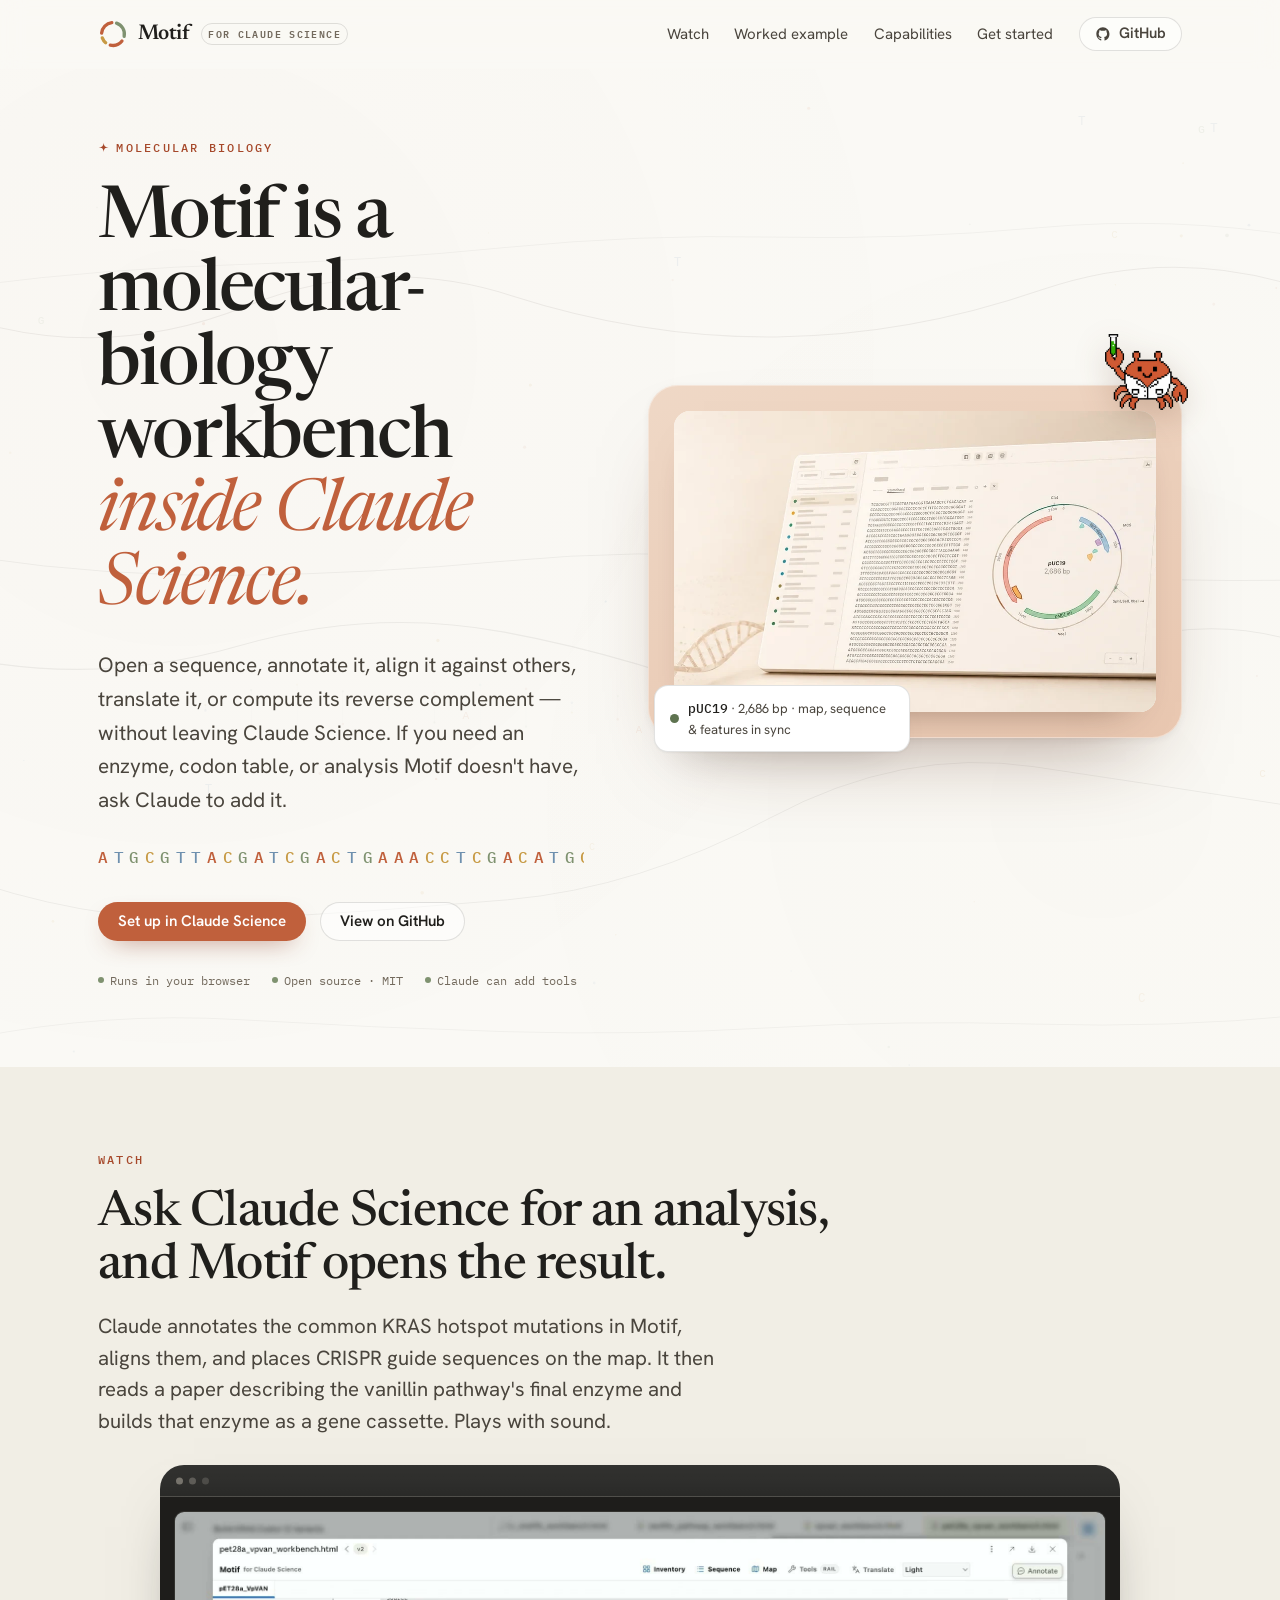
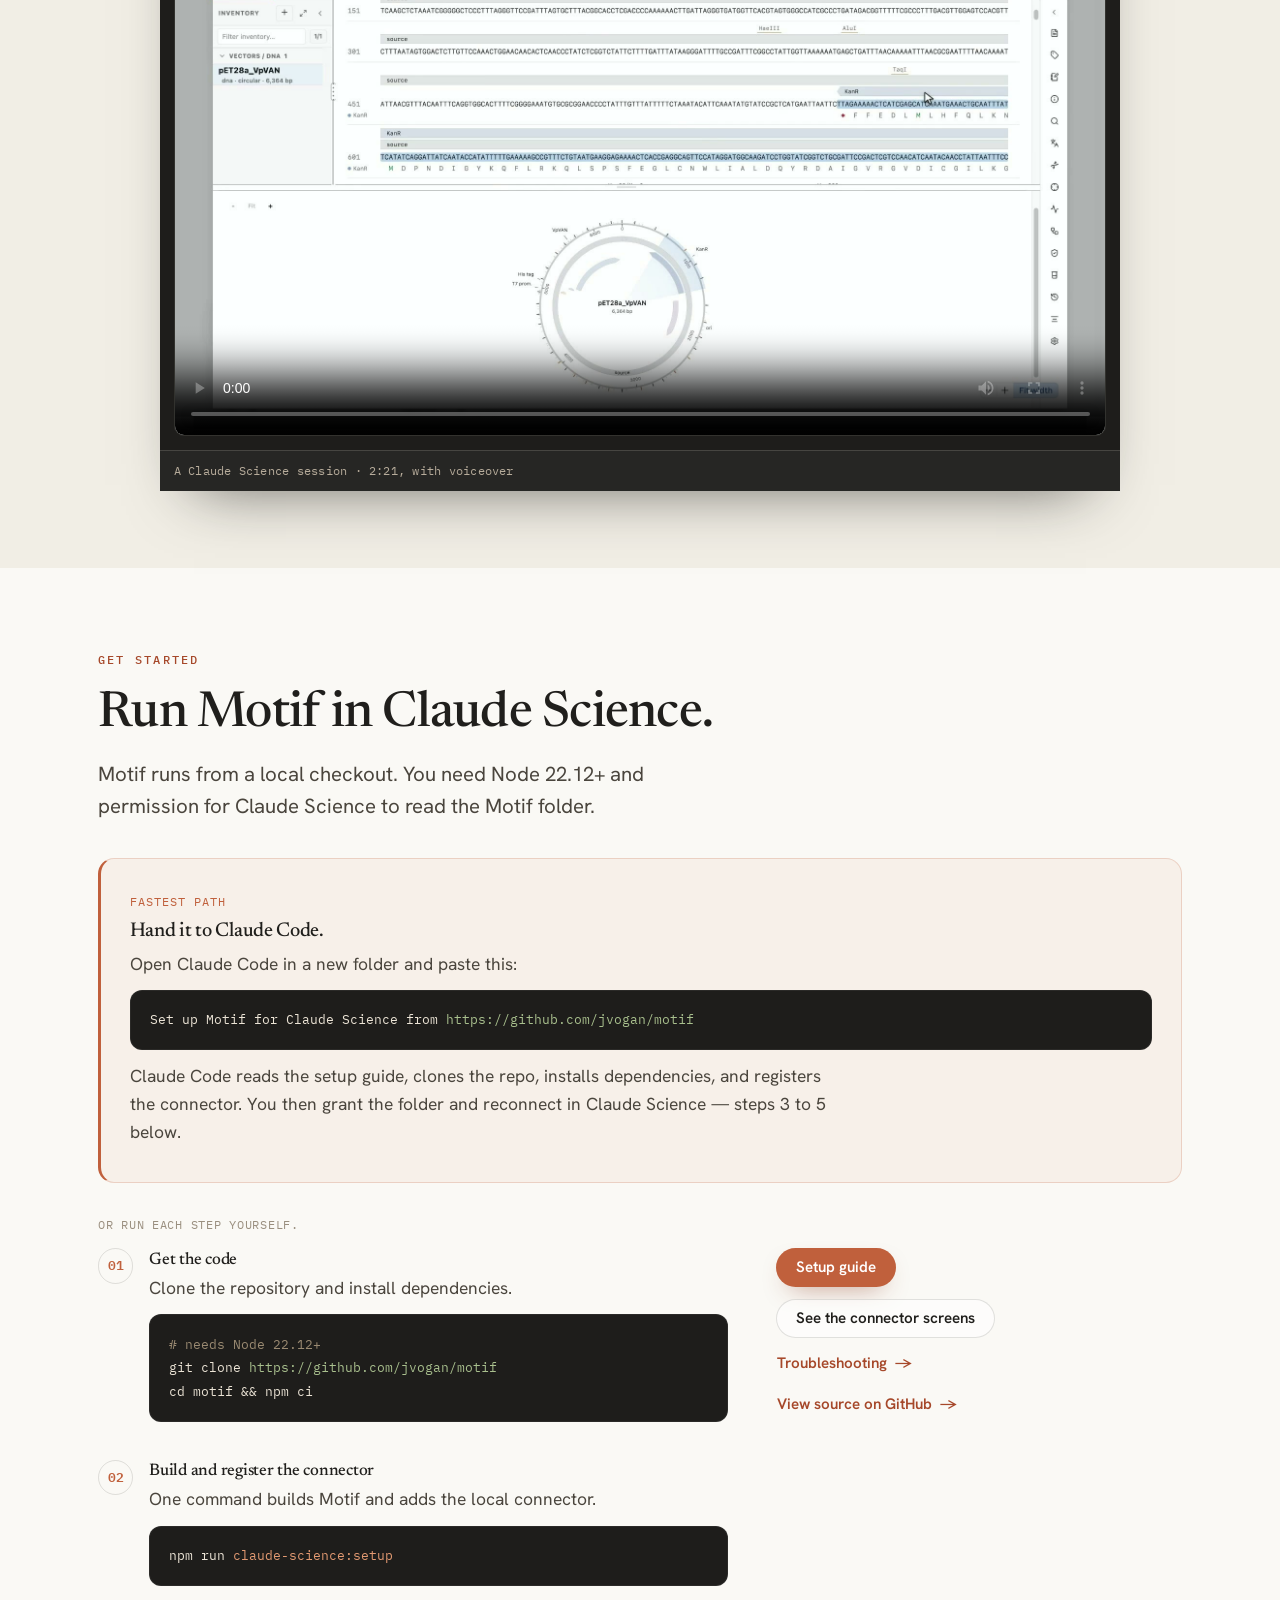
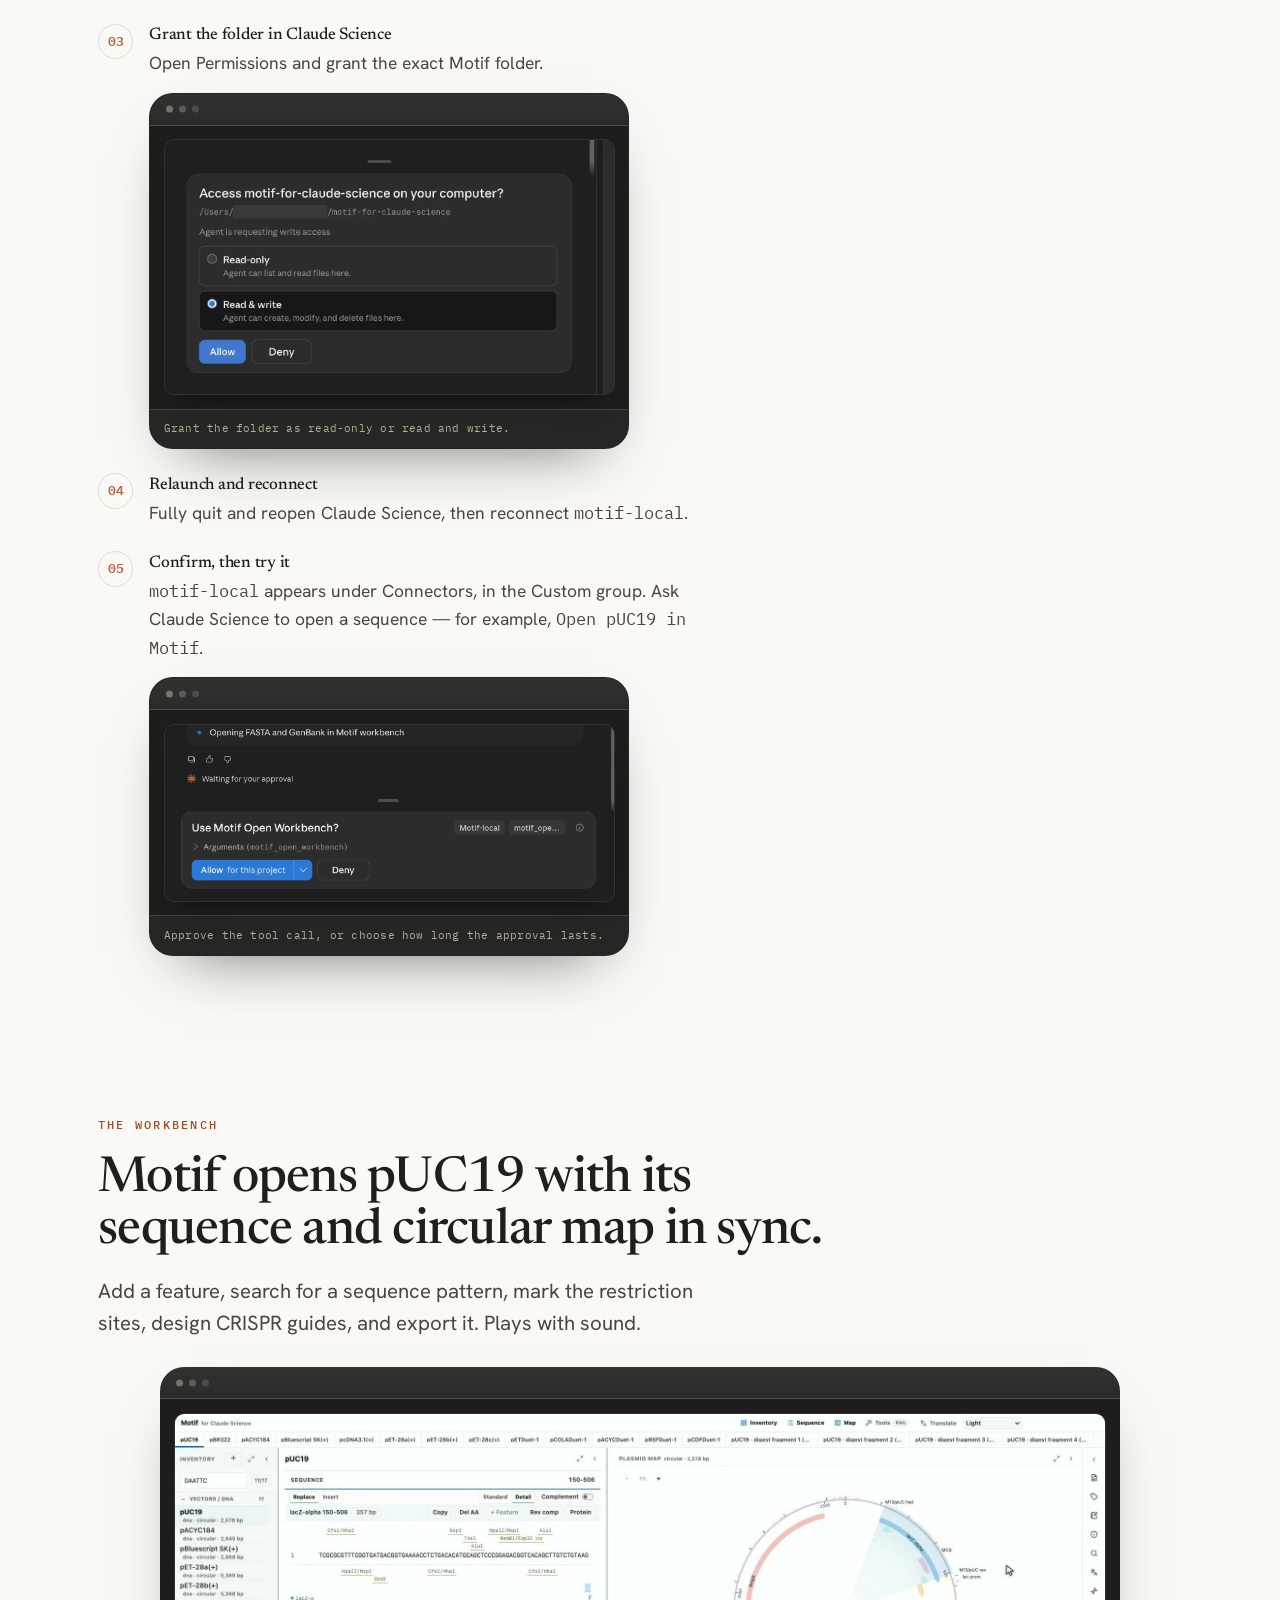
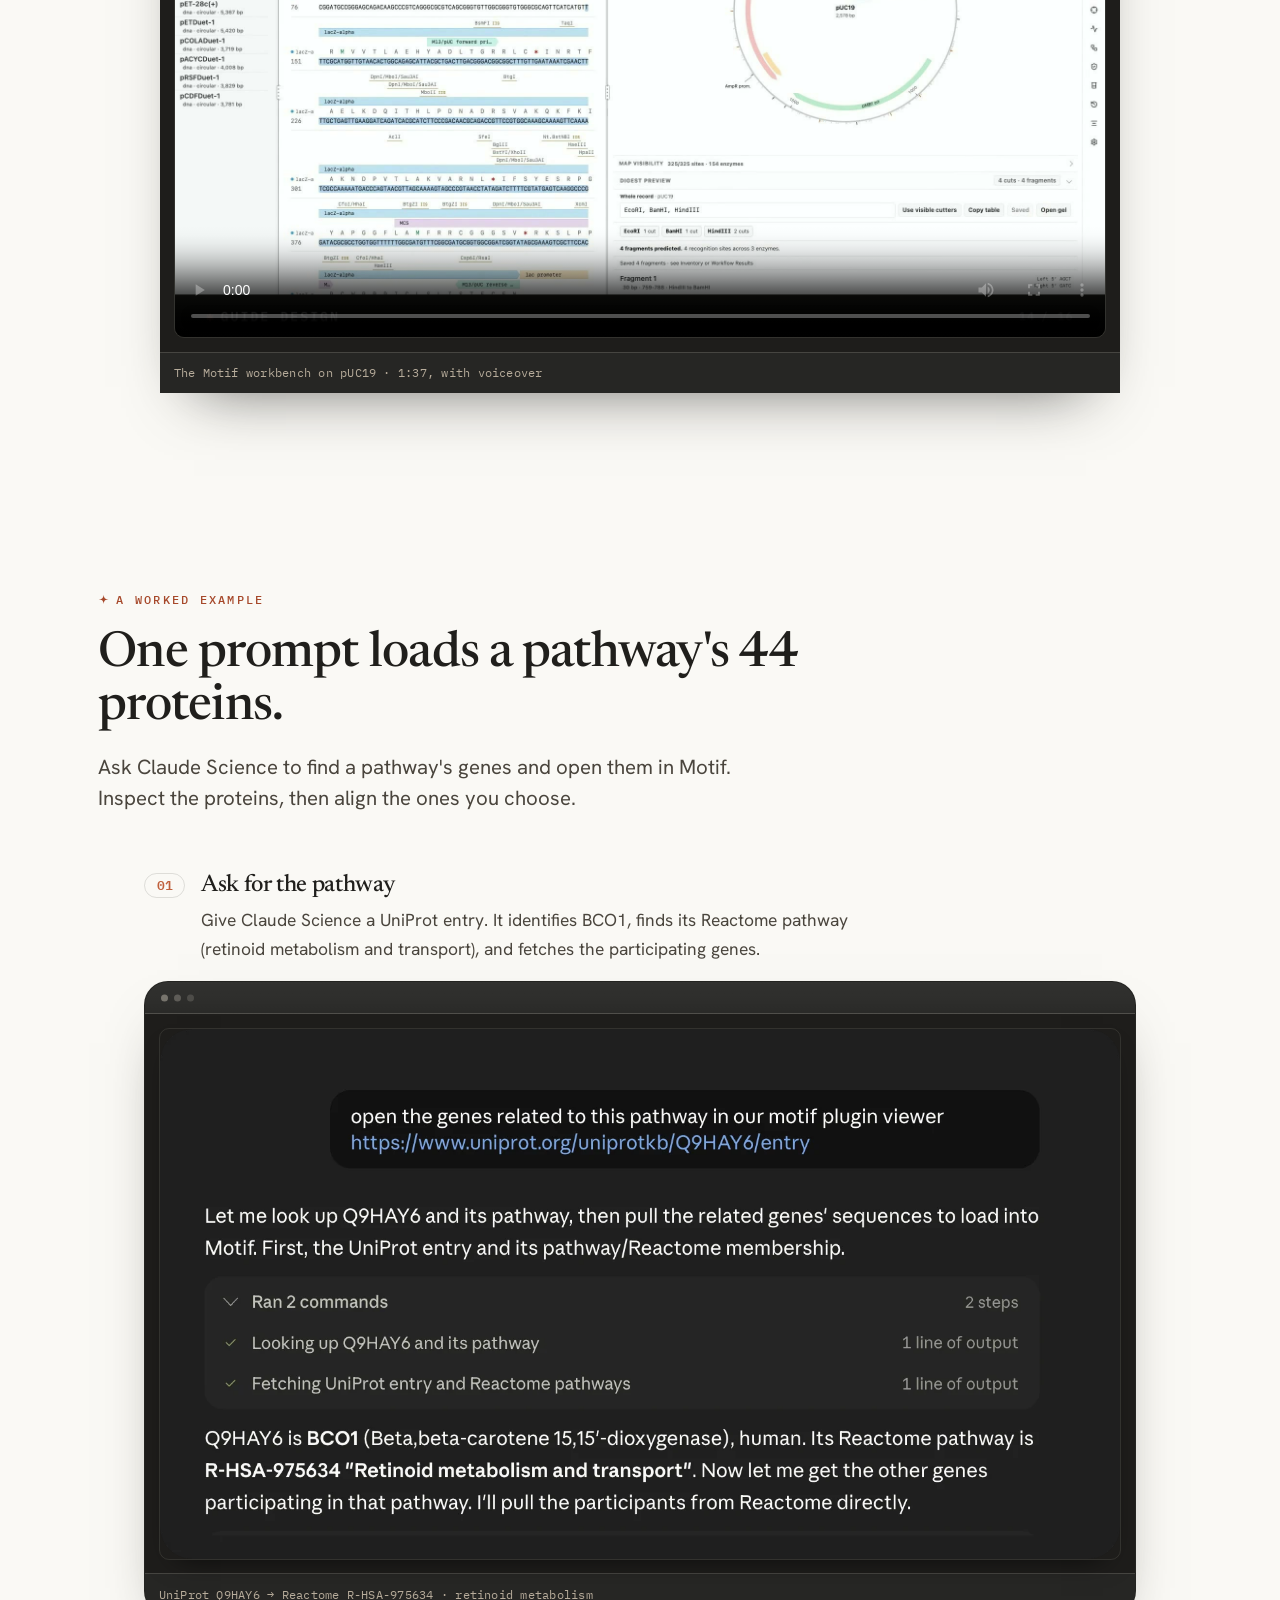
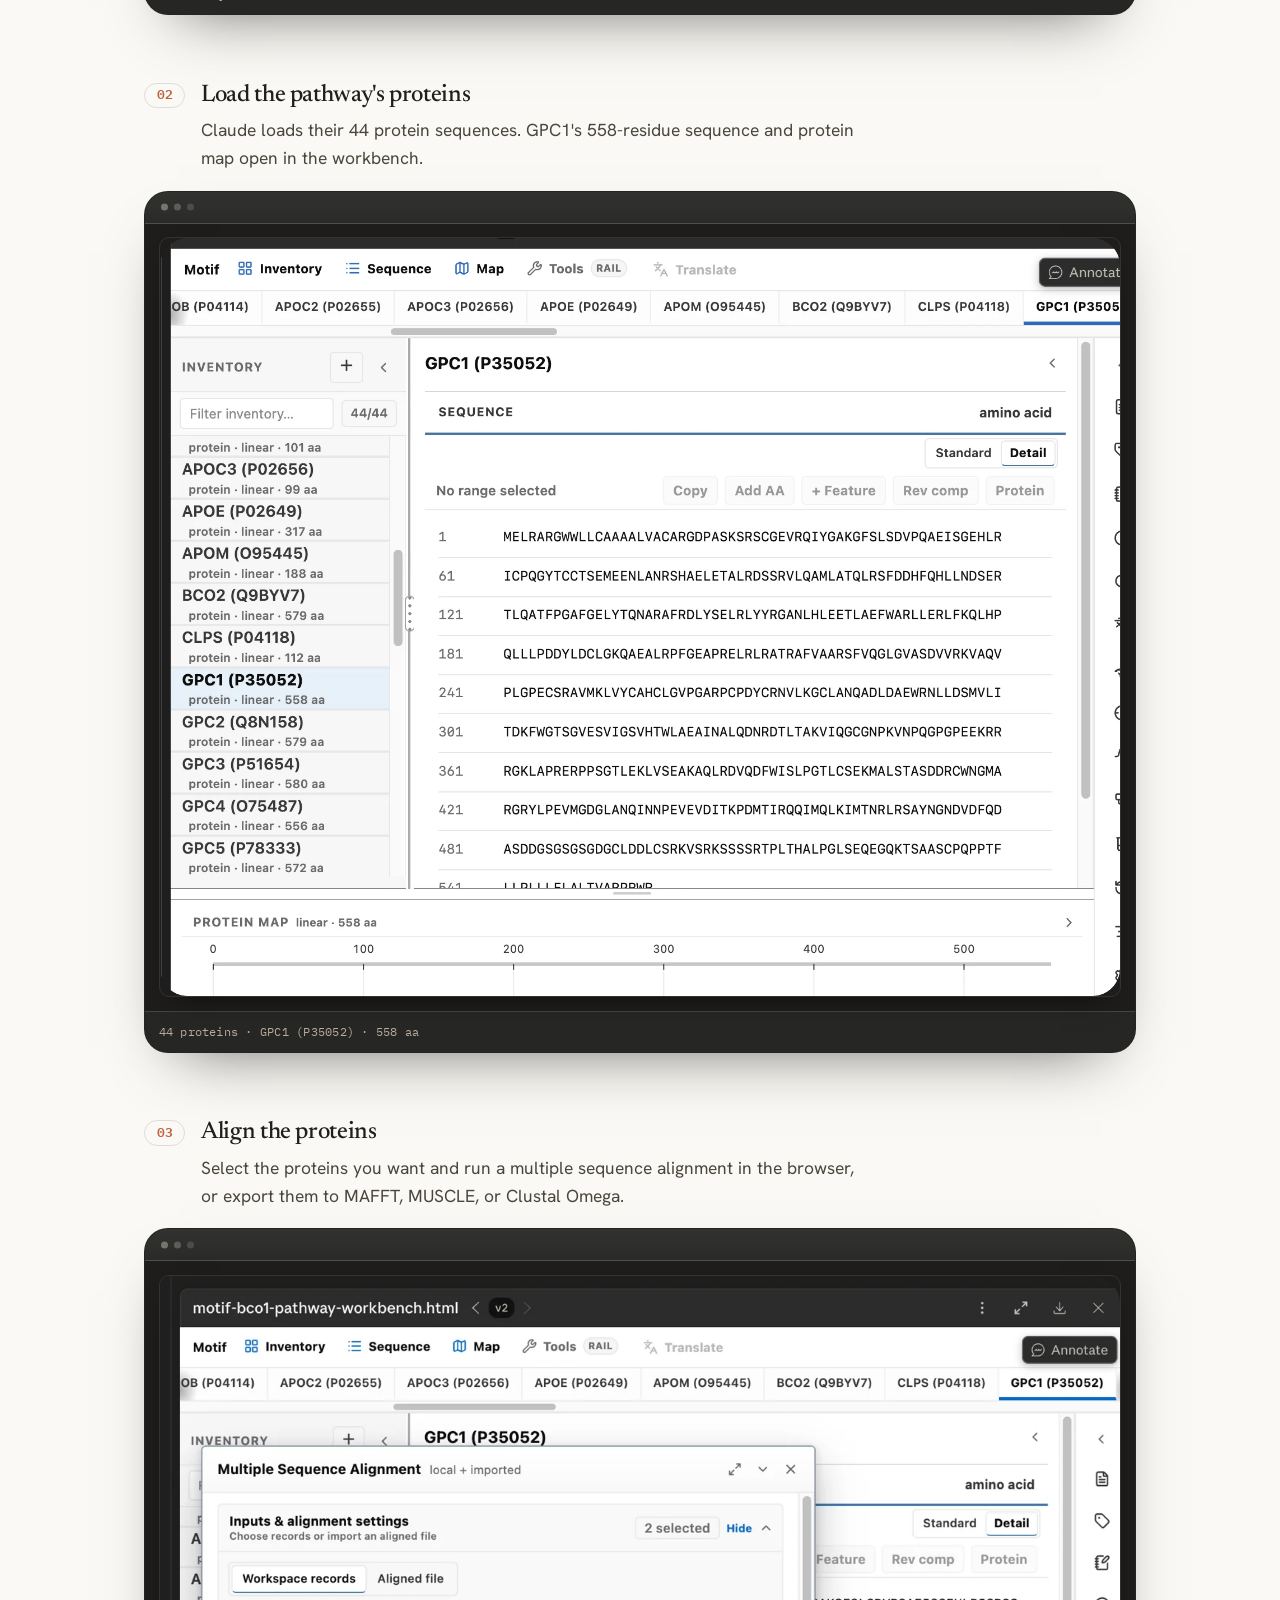
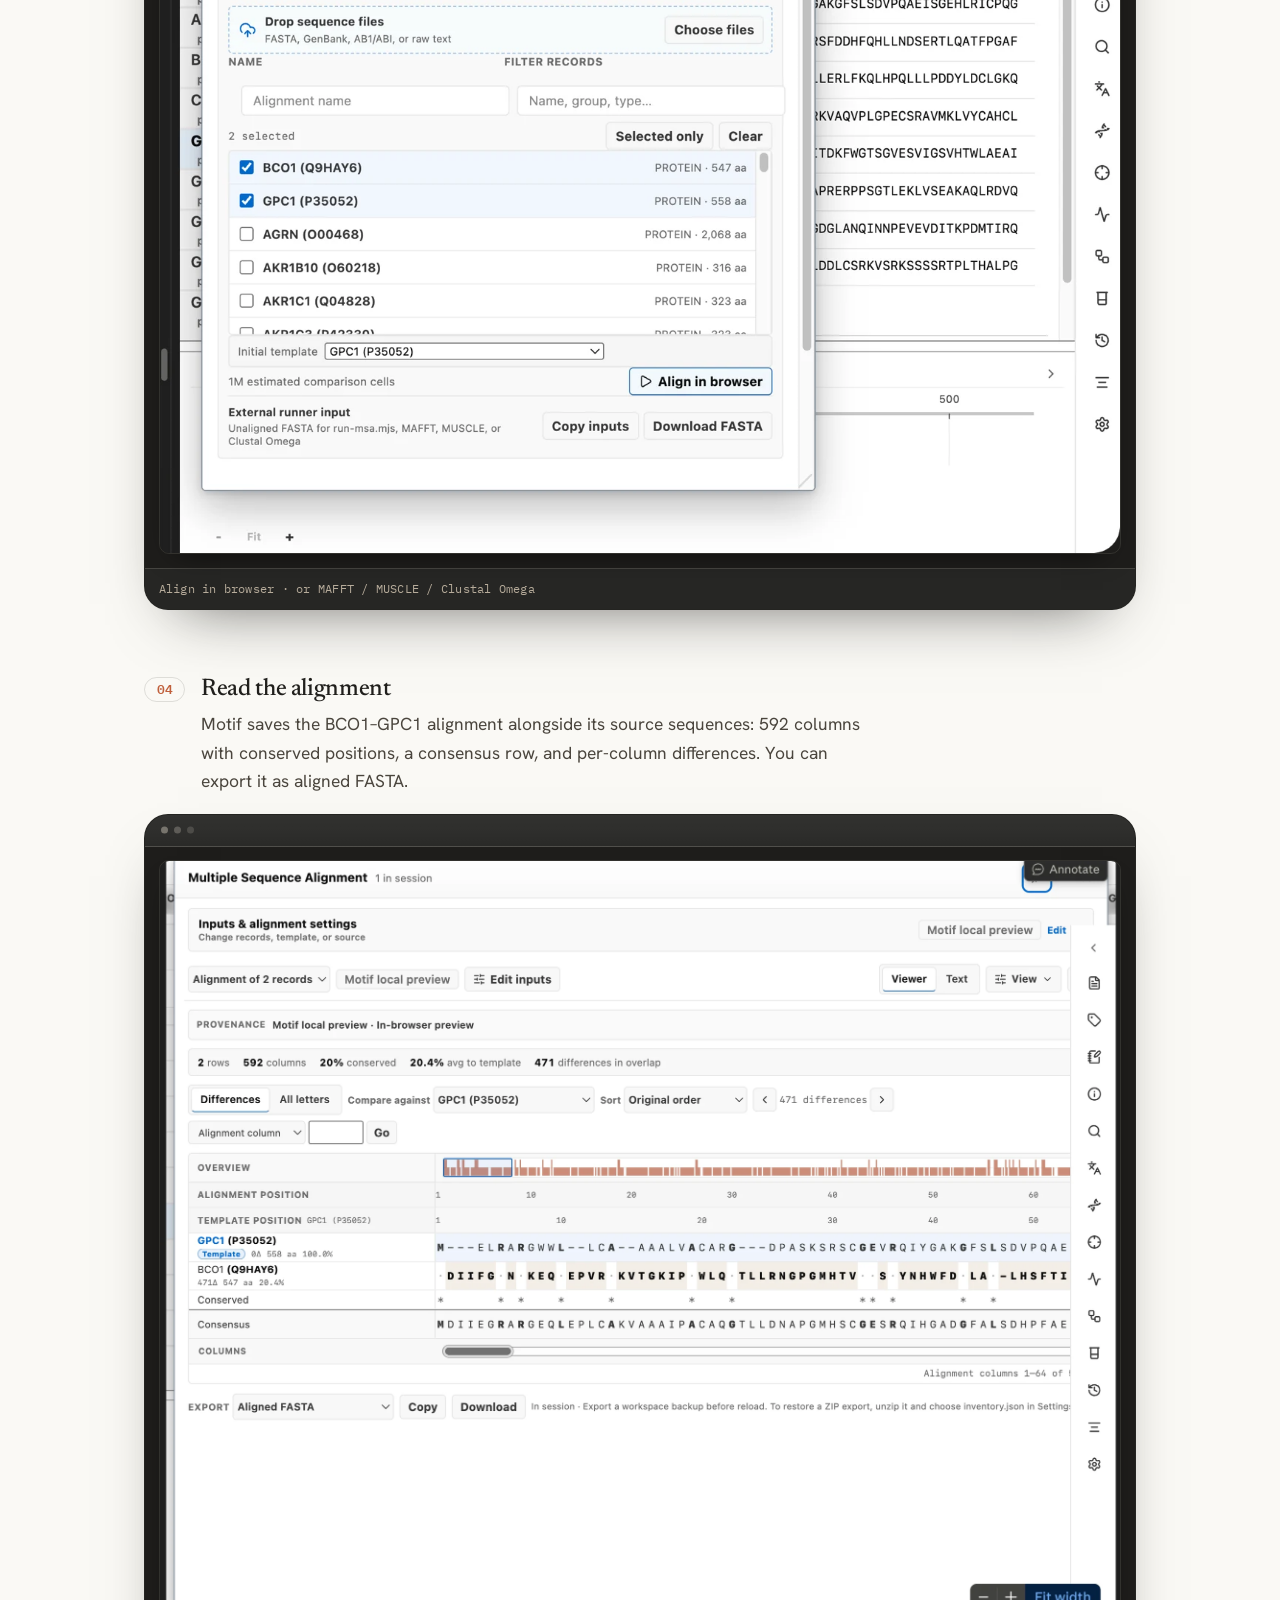
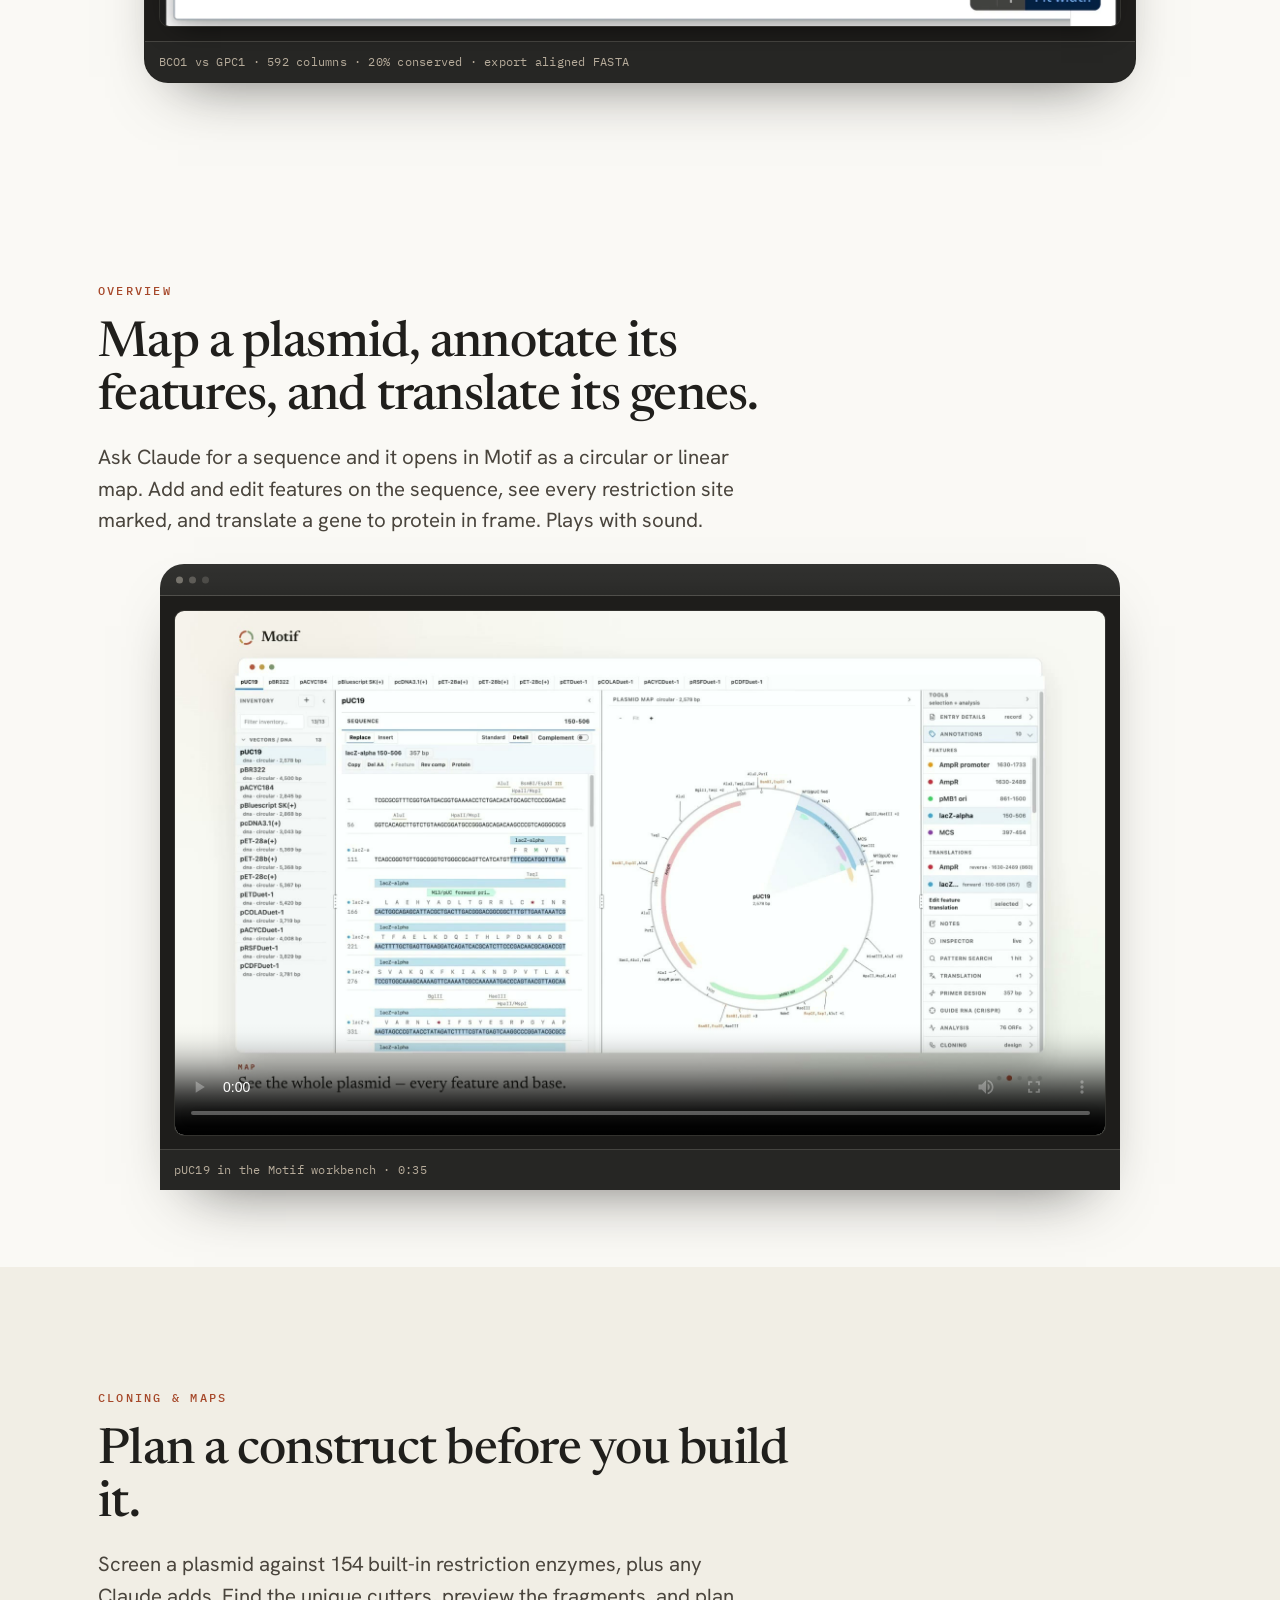
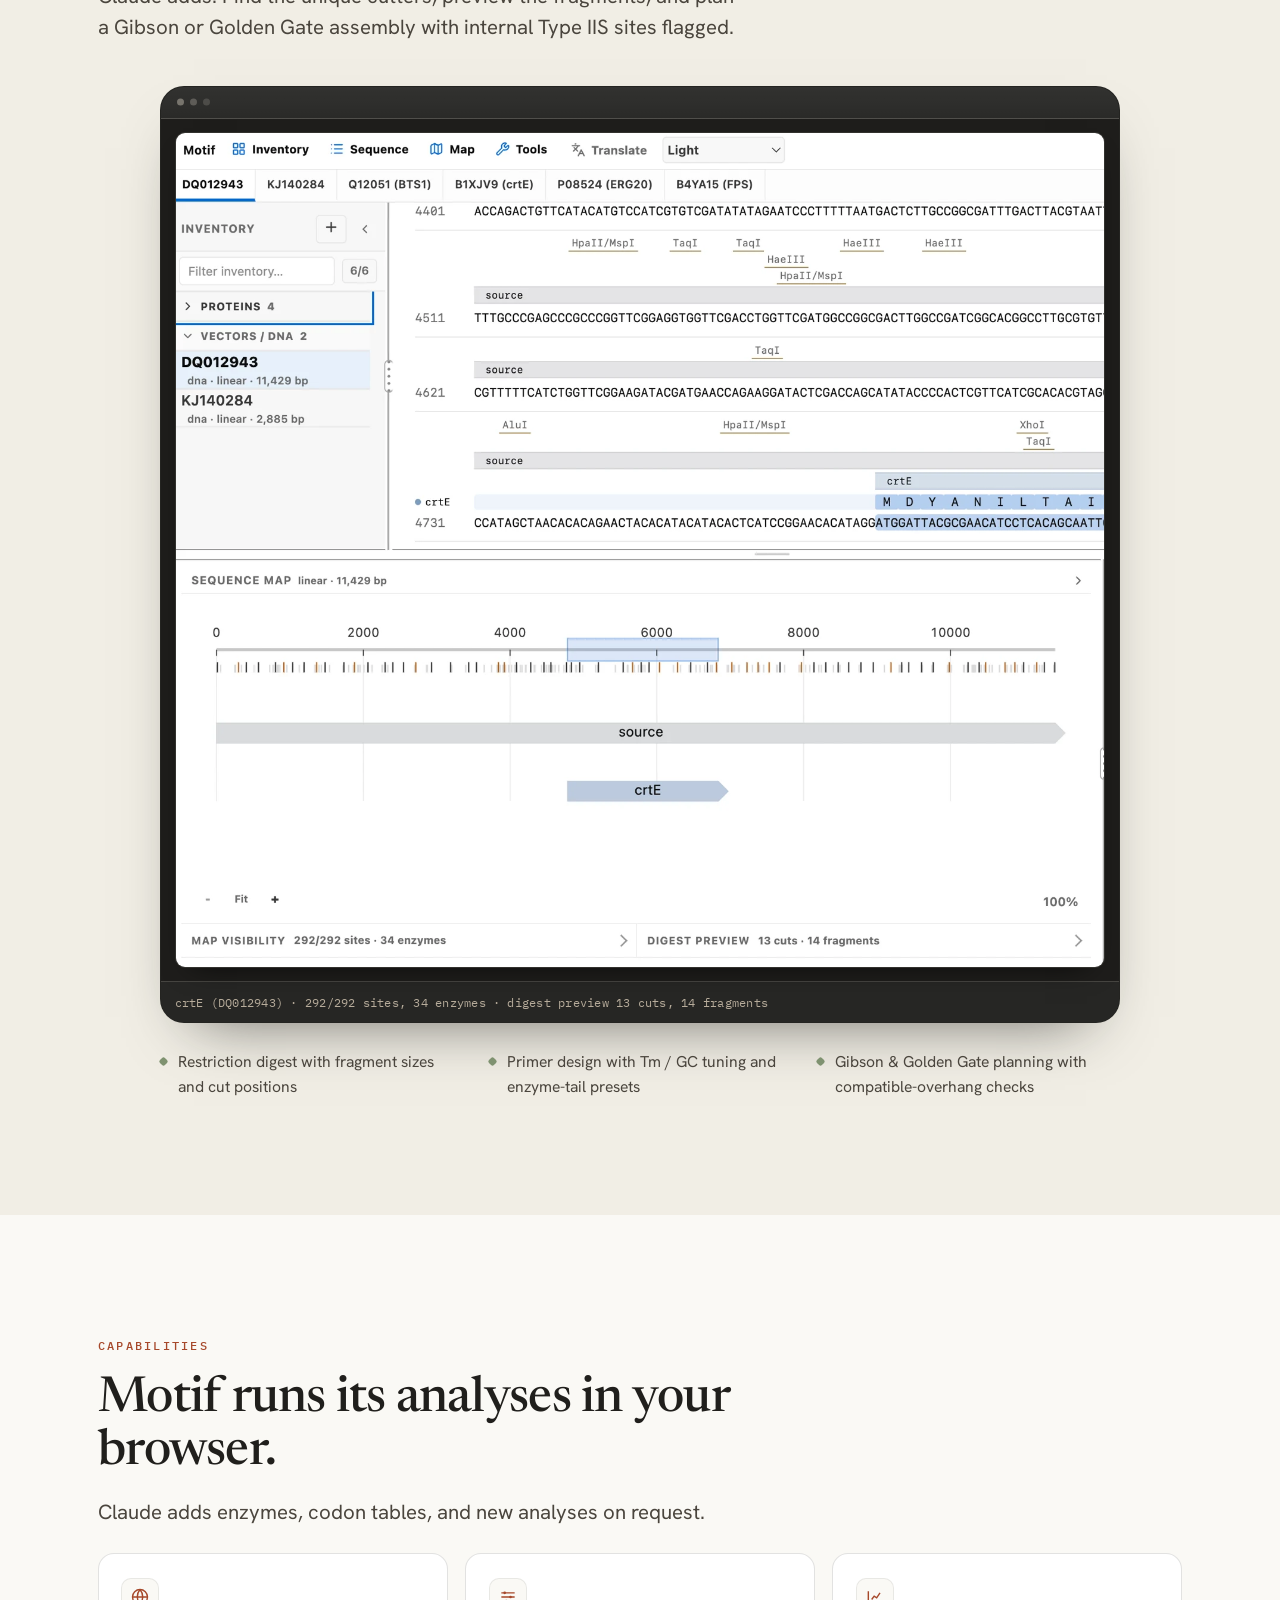
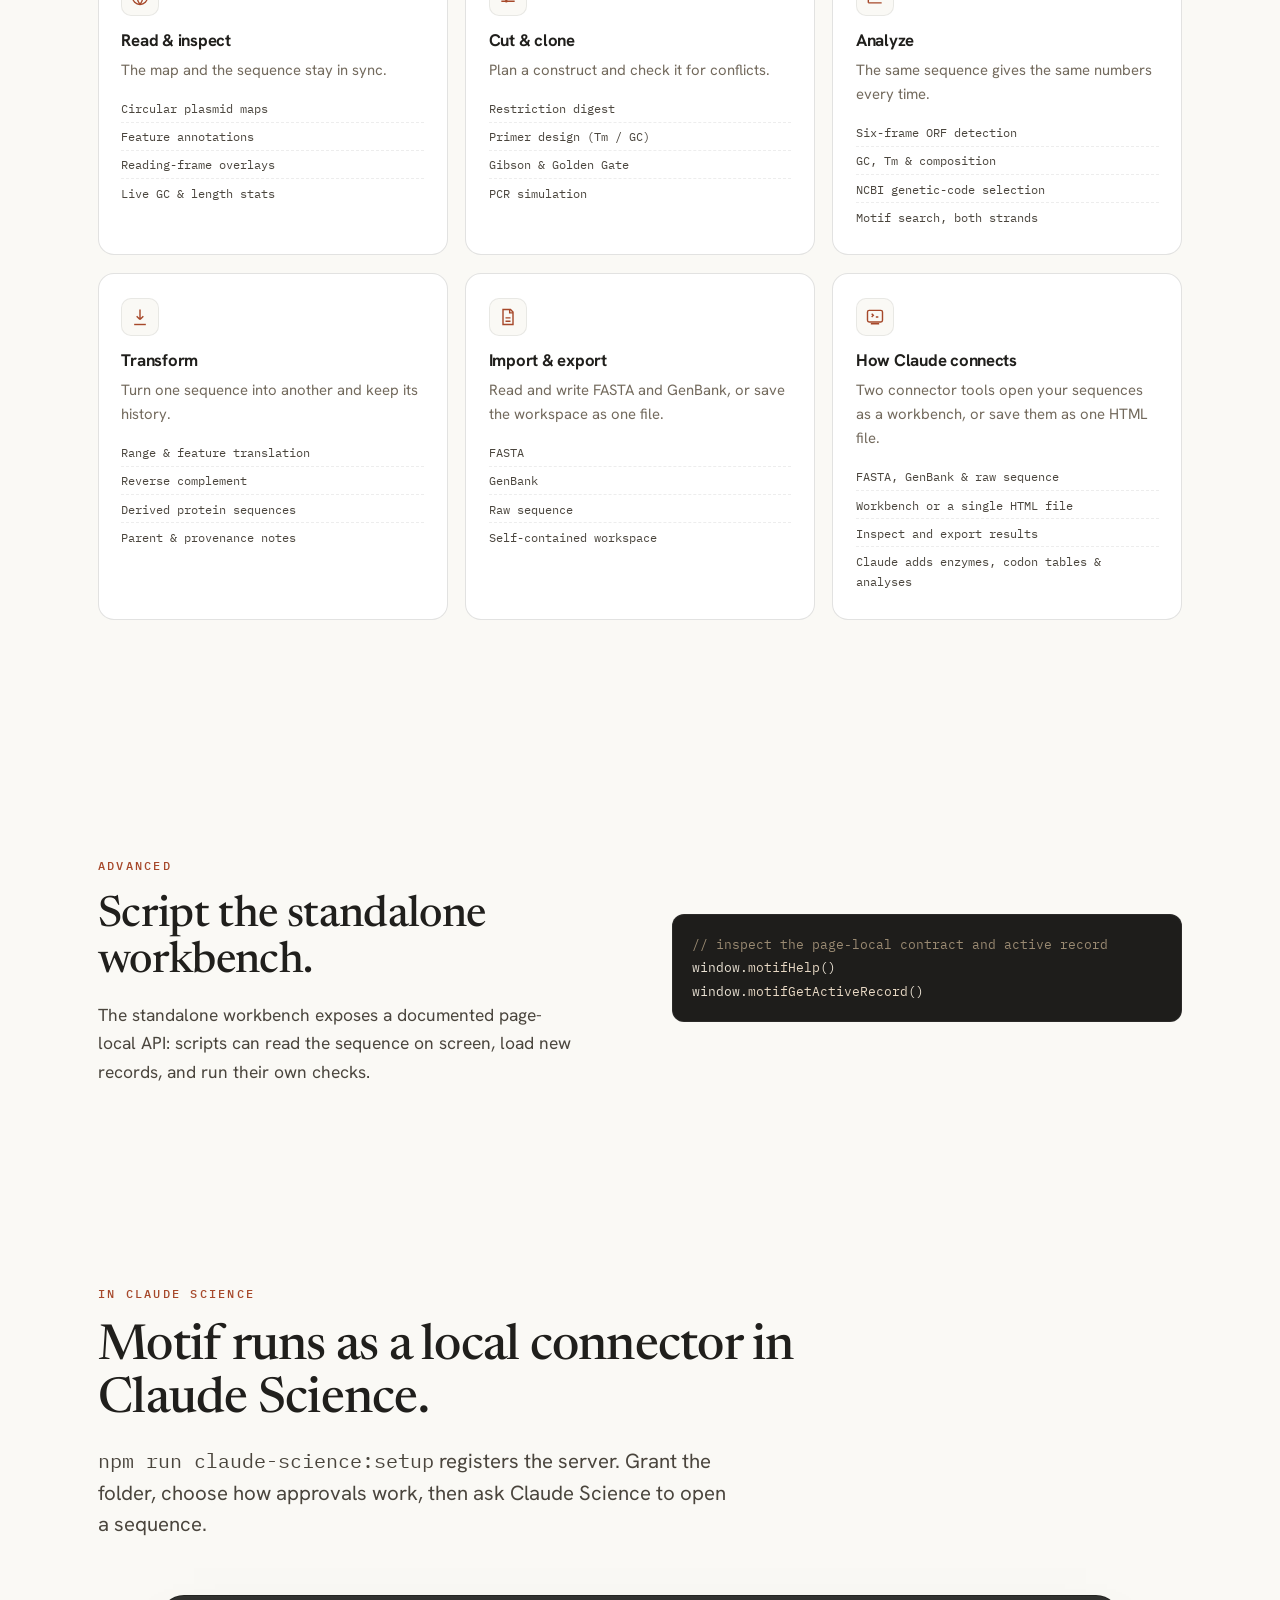
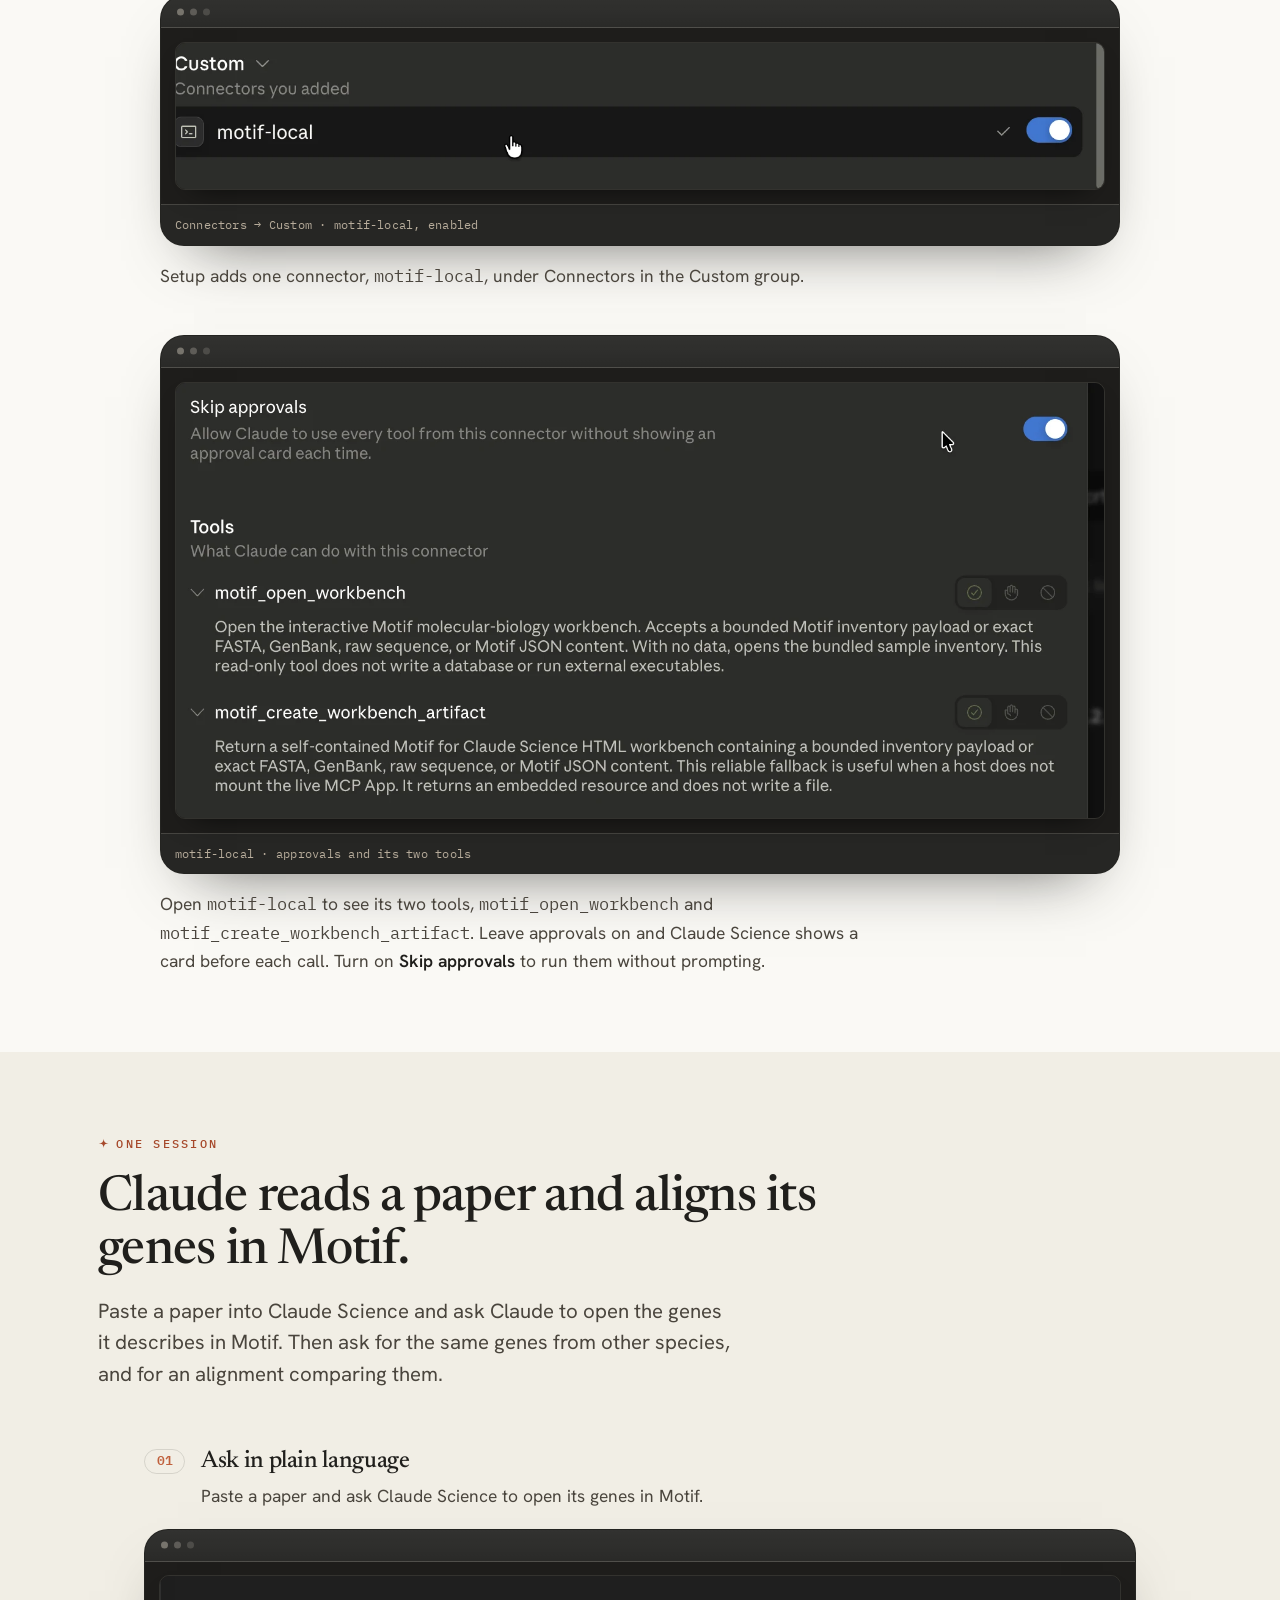
==== commit 4fd444b8: "Update structured data Co-Authored-By: Claude Opus 5 (1M context) <noreply@anthropic.com>" ====
--- a/index.html
+++ b/index.html
@@ -27,6 +27,70 @@
   <link rel="preconnect" href="https://fonts.gstatic.com" crossorigin />
   <link href="https://fonts.googleapis.com/css2?family=Newsreader:ital,opsz,wght@0,6..72,400..600;1,6..72,400..500&family=Hanken+Grotesk:wght@400;500;600;700&family=IBM+Plex+Mono:wght@400;500;600&display=swap" rel="stylesheet" />
   <link rel="stylesheet" href="css/styles.css" />
+
+  <!-- Structured data — SoftwareApplication + WebSite, linked to the
+       author via a stable Person @id for identity resolution. -->
+  <script type="application/ld+json">
+  {
+    "@context": "https://schema.org",
+    "@graph": [
+      {
+        "@type": "WebApplication",
+        "@id": "https://jvogan.github.io/motif-site/#software",
+        "name": "Motif",
+        "url": "https://jvogan.github.io/motif-site/",
+        "description": "Motif is a molecular-biology workbench that runs inside Claude Science. Open sequence records, annotate them, align them, translate them, screen restriction enzymes, design primers and guides, and export GenBank or a self-contained workspace file. Open source, MIT-licensed, and it runs in your browser.",
+        "applicationCategory": "ScienceApplication",
+        "operatingSystem": "Any",
+        "browserRequirements": "Requires a modern web browser with JavaScript enabled.",
+        "runtimePlatform": "Claude Science",
+        "license": "https://github.com/jvogan/motif/blob/main/LICENSE",
+        "isAccessibleForFree": true,
+        "offers": {
+          "@type": "Offer",
+          "price": "0",
+          "priceCurrency": "USD"
+        },
+        "installUrl": "https://github.com/jvogan/motif",
+        "author": { "@id": "https://jvogan.github.io/#person" }
+      },
+      {
+        "@type": "WebSite",
+        "@id": "https://jvogan.github.io/motif-site/#website",
+        "url": "https://jvogan.github.io/motif-site/",
+        "name": "Motif",
+        "description": "Ask Claude Science for sequence work, and Motif opens the records, maps, and analyses in the pane beside the chat. Runs in your browser, MIT-licensed.",
+        "inLanguage": "en",
+        "publisher": { "@id": "https://jvogan.github.io/#person" }
+      },
+      {
+        "@type": "Person",
+        "@id": "https://jvogan.github.io/#person",
+        "name": "Jacob Vogan",
+        "alternateName": "jvogan",
+        "url": "https://jvogan.github.io/",
+        "image": "https://github.com/jvogan.png?size=480",
+        "description": "Builds AI tools for biological research — agentic systems for bioinformatics, structural biology, biomanufacturing, and automated labs.",
+        "knowsAbout": [
+          "Bioinformatics",
+          "Structural biology",
+          "Biomanufacturing",
+          "Automated laboratory systems",
+          "AI agents",
+          "Agent orchestration",
+          "Local speech (TTS, ASR)",
+          "Long-horizon agentic workflows"
+        ],
+        "sameAs": [
+          "https://github.com/jvogan",
+          "https://huggingface.co/JacobMolBio",
+          "https://x.com/jacobmolbio",
+          "https://houseofvogan.com/"
+        ]
+      }
+    ]
+  }
+  </script>
 </head>
 <body>
 
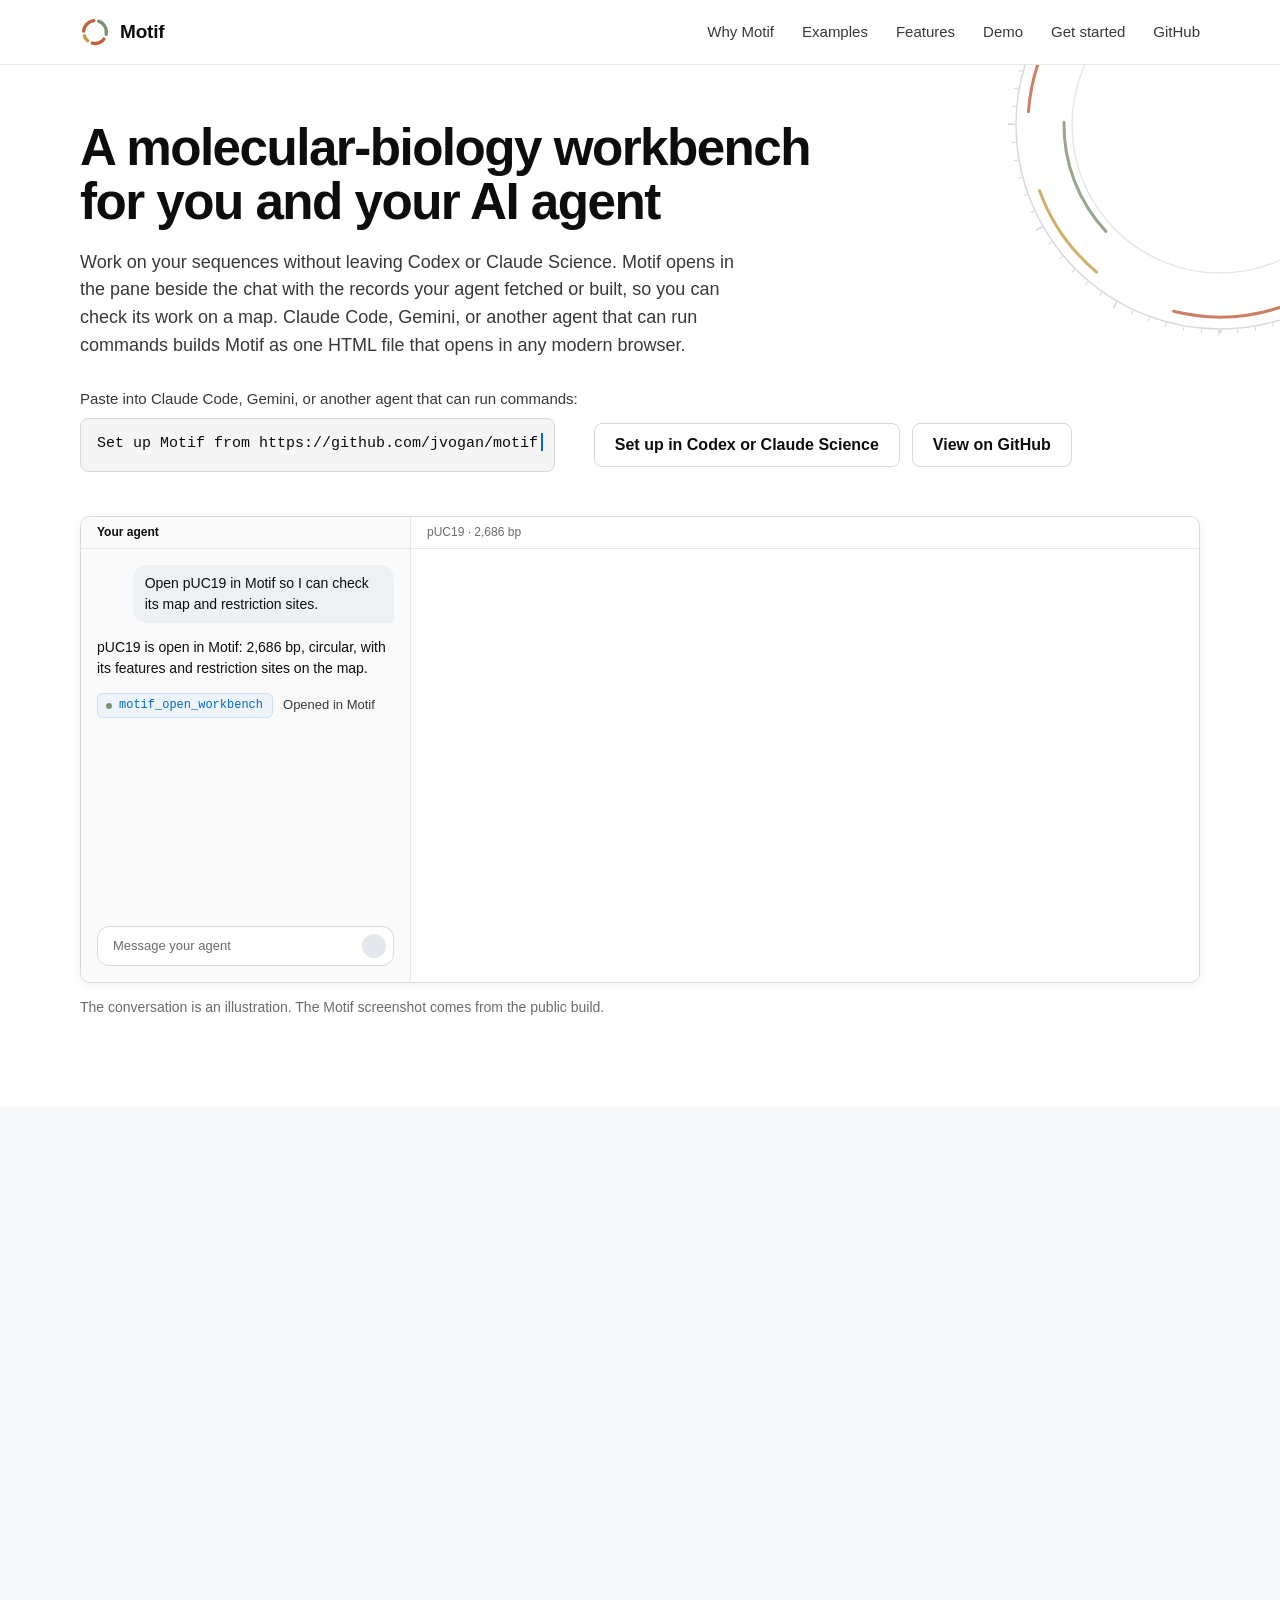
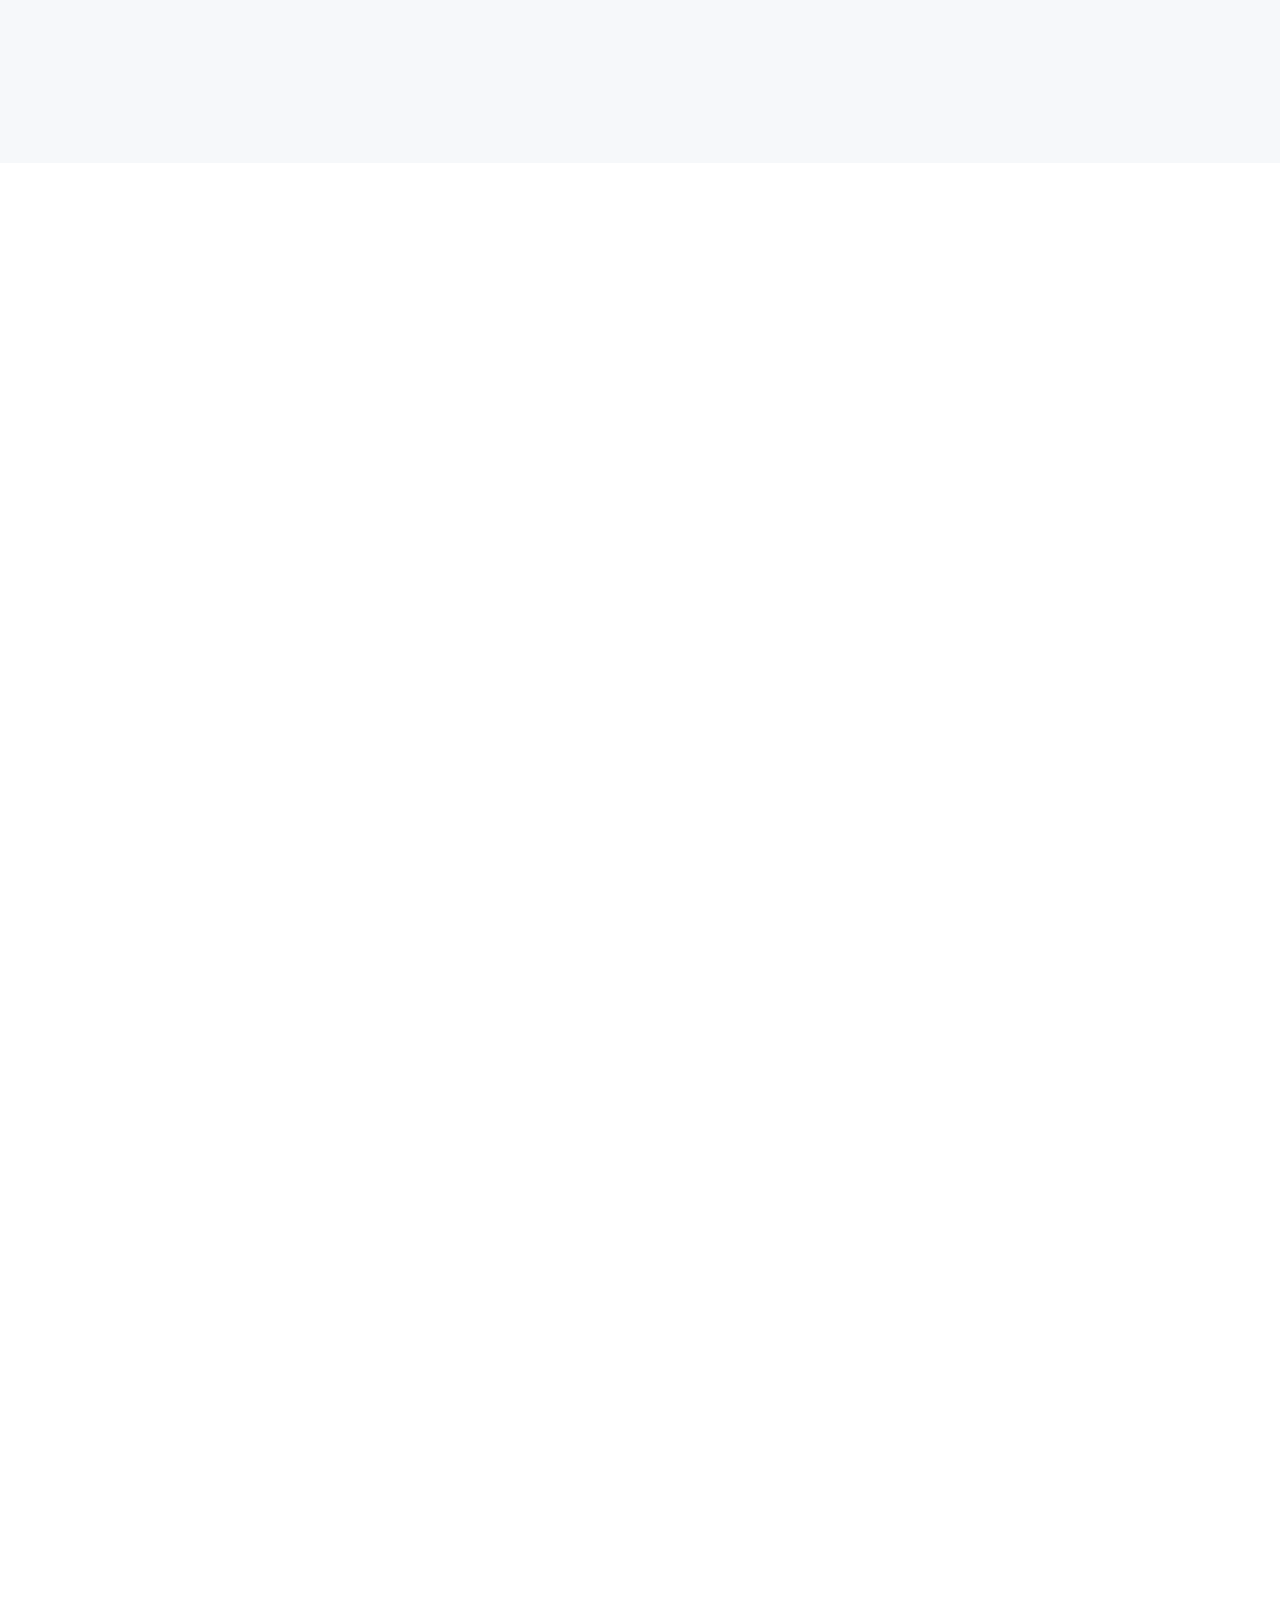
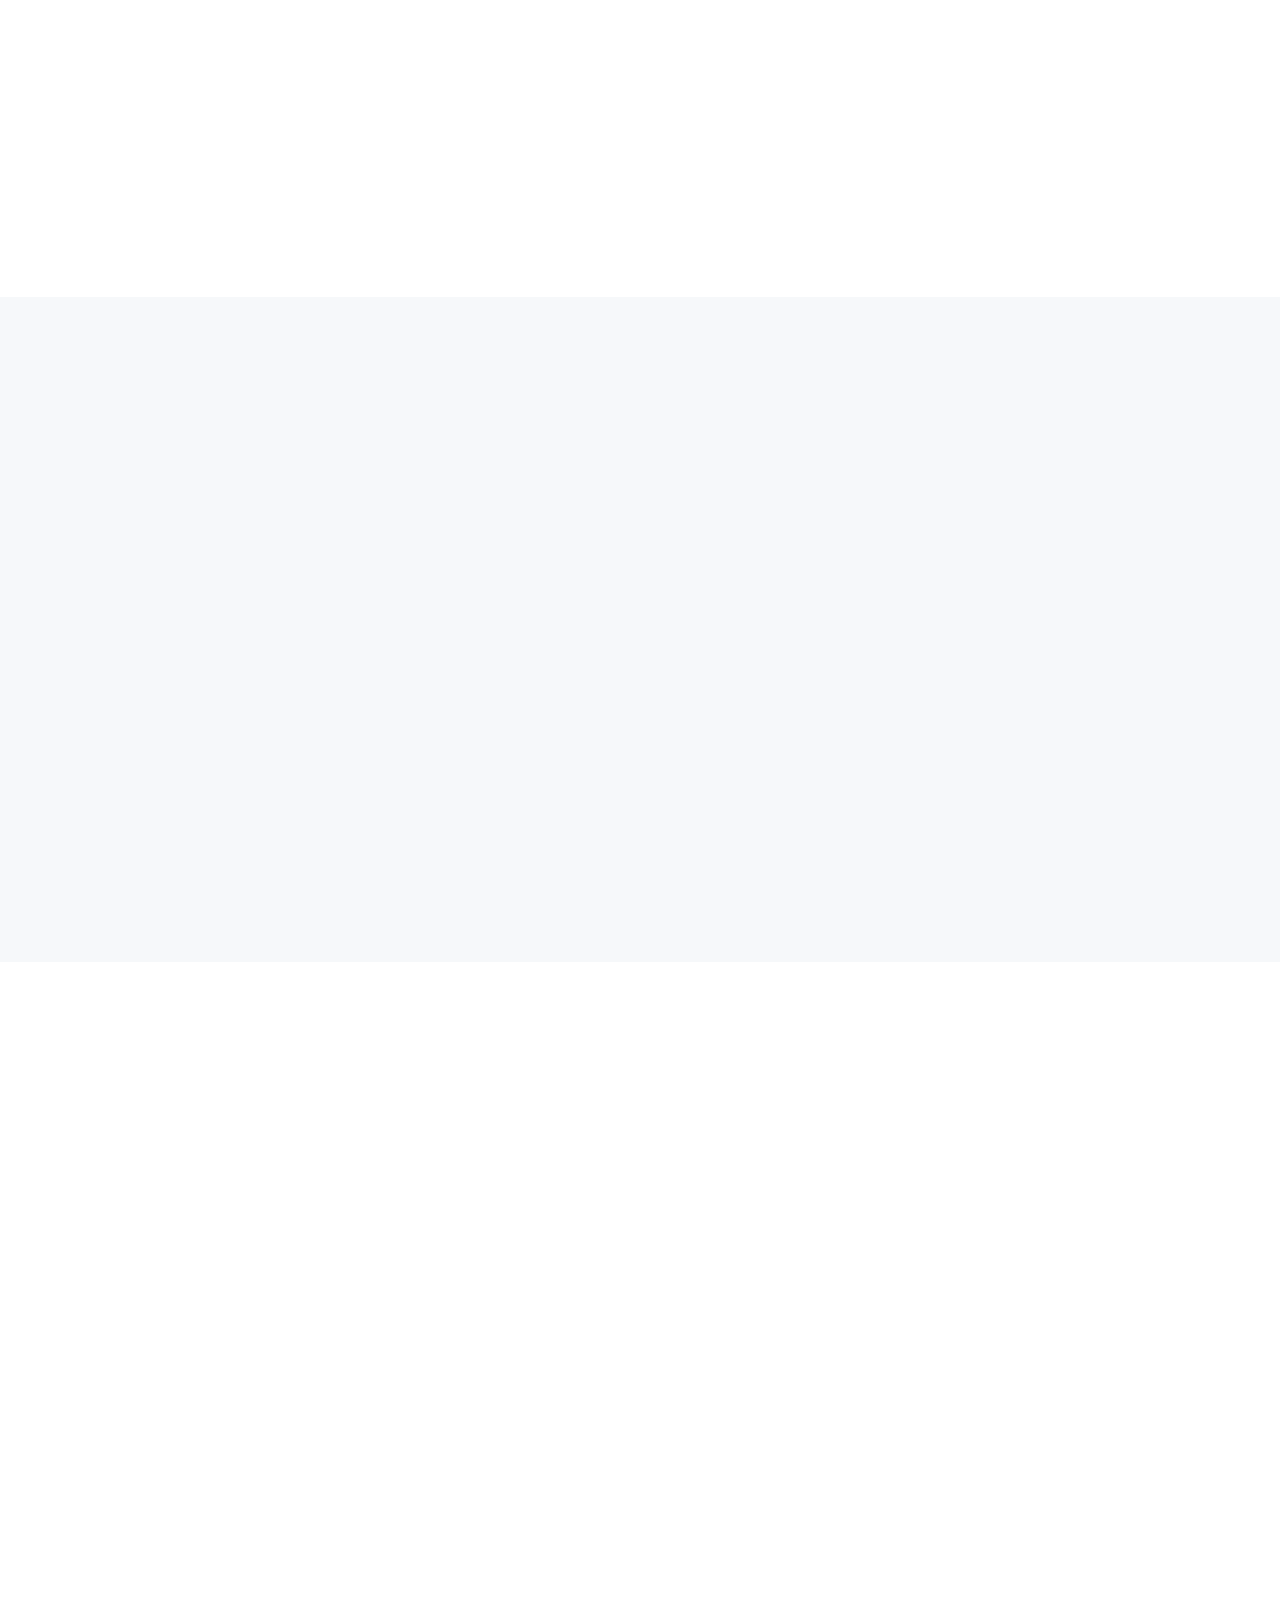
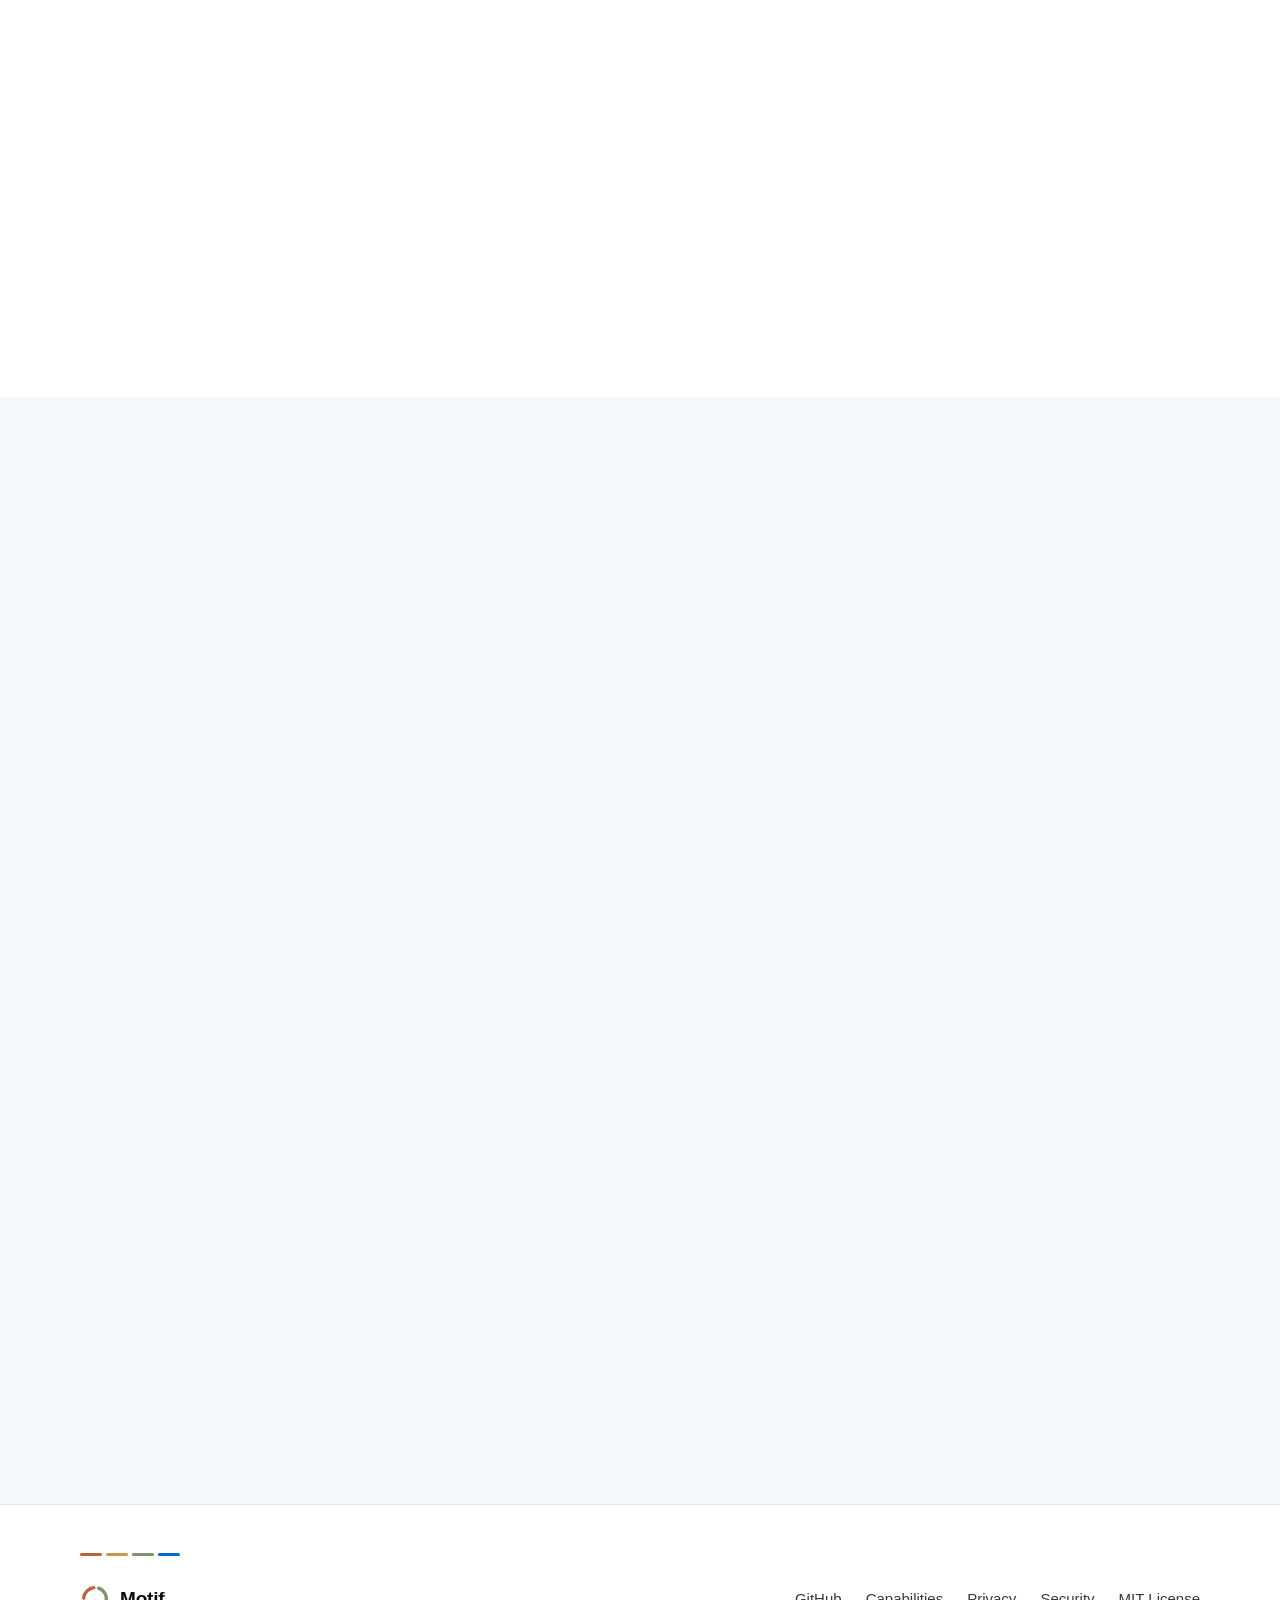
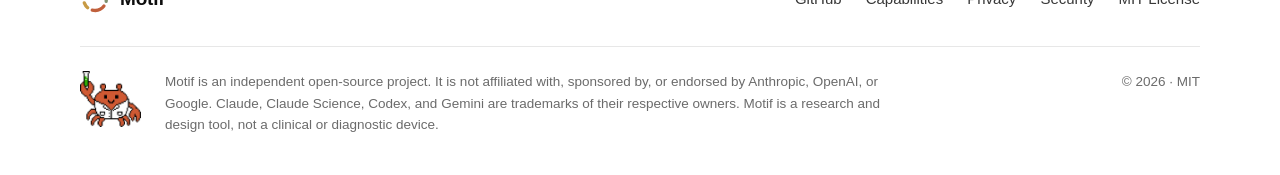
==== commit 6636fe31: "Add the demo film to the page A 1 min 52 s film shows Claude Science opening KRAS, four GFP variants" ====
--- a/index.html
+++ b/index.html
@@ -3,33 +3,37 @@
 <head>
   <meta charset="UTF-8" />
   <meta name="viewport" content="width=device-width, initial-scale=1" />
-  <title>Motif: a molecular-biology workbench for Claude Science</title>
-  <meta name="description" content="Motif is a molecular-biology workbench that runs inside Claude Science. Open sequence records, annotate them, align them, translate them, screen restriction enzymes, design primers and guides, and export GenBank or a self-contained workspace file. Open source, MIT-licensed, and it runs in your browser." />
+  <title>Motif — a molecular-biology workbench for you and your AI agent</title>
+  <meta name="description" content="Motif is a free, open-source workbench for DNA, RNA, and protein records. Open it beside the chat in Codex or Claude Science, or as one HTML file in a browser." />
   <meta name="color-scheme" content="light" />
-  <meta name="theme-color" content="#FAF9F5" />
+  <meta name="theme-color" content="#ffffff" />
   <link rel="icon" href="assets/img/favicon.svg" type="image/svg+xml" />
   <link rel="canonical" href="https://jvogan.github.io/motif-site/" />
 
   <meta property="og:type" content="website" />
   <meta property="og:url" content="https://jvogan.github.io/motif-site/" />
-  <meta property="og:title" content="Motif: a molecular-biology workbench for Claude Science" />
-  <meta property="og:description" content="Ask Claude Science for sequence work, and Motif opens the records, maps, and analyses in the pane beside the chat. Runs in your browser, MIT-licensed." />
-  <meta property="og:image" content="https://jvogan.github.io/motif-site/assets/img/motif-banner.png" />
+  <meta property="og:title" content="Motif — a molecular-biology workbench for you and your AI agent" />
+  <meta property="og:description" content="Motif is a free, open-source workbench for DNA, RNA, and protein records. Open it beside the chat in Codex or Claude Science, or as one HTML file in a browser." />
+  <meta property="og:image" content="https://jvogan.github.io/motif-site/assets/img/og.png" />
   <meta property="og:image:width" content="1280" />
   <meta property="og:image:height" content="640" />
-  <meta property="og:image:alt" content="The Motif banner: the word Motif and the line “A molecular biology workbench for Claude Science”, beside a circular plasmid map, a DNA double helix, and sequence lettering on a cream background." />
+  <meta property="og:image:alt" content="The Motif workbench showing pUC19: the annotated sequence and a circular plasmid map." />
   <meta name="twitter:card" content="summary_large_image" />
-  <meta name="twitter:title" content="Motif: a molecular-biology workbench for Claude Science" />
-  <meta name="twitter:image" content="https://jvogan.github.io/motif-site/assets/img/motif-banner.png" />
-  <meta name="twitter:image:alt" content="The Motif banner: the word Motif and the line “A molecular biology workbench for Claude Science”, beside a circular plasmid map, a DNA double helix, and sequence lettering on a cream background." />
-
-  <link rel="preconnect" href="https://fonts.googleapis.com" />
-  <link rel="preconnect" href="https://fonts.gstatic.com" crossorigin />
-  <link href="https://fonts.googleapis.com/css2?family=Newsreader:ital,opsz,wght@0,6..72,400..600;1,6..72,400..500&family=Hanken+Grotesk:wght@400;500;600;700&family=IBM+Plex+Mono:wght@400;500;600&display=swap" rel="stylesheet" />
+  <meta name="twitter:title" content="Motif — a molecular-biology workbench for you and your AI agent" />
+  <meta name="twitter:description" content="Motif is a free, open-source workbench for DNA, RNA, and protein records. Open it beside the chat in Codex or Claude Science, or as one HTML file in a browser." />
+  <meta name="twitter:image" content="https://jvogan.github.io/motif-site/assets/img/og.png" />
+  <meta name="twitter:image:alt" content="The Motif workbench showing pUC19: the annotated sequence and a circular plasmid map." />
+
   <link rel="stylesheet" href="css/styles.css" />
-
-  <!-- Structured data — SoftwareApplication + WebSite, linked to the
-       author via a stable Person @id for identity resolution. -->
+  <script>
+    // Gate motion on JavaScript. If js/site.js never runs, show everything statically.
+    document.documentElement.classList.add('js');
+    setTimeout(function () { if (!window.motifReady) document.documentElement.classList.remove('js'); }, 3000);
+  </script>
+  <script src="js/site.js" defer></script>
+
+  <!-- Structured data: WebApplication and WebSite nodes, linked to the
+       author through a stable Person @id. -->
   <script type="application/ld+json">
   {
     "@context": "https://schema.org",
@@ -39,11 +43,11 @@
         "@id": "https://jvogan.github.io/motif-site/#software",
         "name": "Motif",
         "url": "https://jvogan.github.io/motif-site/",
-        "description": "Motif is a molecular-biology workbench that runs inside Claude Science. Open sequence records, annotate them, align them, translate them, screen restriction enzymes, design primers and guides, and export GenBank or a self-contained workspace file. Open source, MIT-licensed, and it runs in your browser.",
+        "description": "Motif is a free, open-source workbench for DNA, RNA, and protein records. Open it beside the chat in Codex or Claude Science, or as one HTML file in a browser.",
         "applicationCategory": "ScienceApplication",
         "operatingSystem": "Any",
         "browserRequirements": "Requires a modern web browser with JavaScript enabled.",
-        "runtimePlatform": "Claude Science",
+        "runtimePlatform": "Web browser",
         "license": "https://github.com/jvogan/motif/blob/main/LICENSE",
         "isAccessibleForFree": true,
         "offers": {
@@ -59,7 +63,7 @@
         "@id": "https://jvogan.github.io/motif-site/#website",
         "url": "https://jvogan.github.io/motif-site/",
         "name": "Motif",
-        "description": "Ask Claude Science for sequence work, and Motif opens the records, maps, and analyses in the pane beside the chat. Runs in your browser, MIT-licensed.",
+        "description": "Motif is a free, open-source workbench for DNA, RNA, and protein records. Open it beside the chat in Codex or Claude Science, or as one HTML file in a browser.",
         "inLanguage": "en",
         "publisher": { "@id": "https://jvogan.github.io/#person" }
       },
@@ -94,593 +98,367 @@
 </head>
 <body>
 
-<!-- ============================ NAV ============================ -->
-<header class="nav" id="nav">
-  <div class="container nav__inner">
-    <a class="brand" href="#top" aria-label="Motif home">
-      <svg viewBox="0 0 100 100" fill="none" aria-hidden="true">
-        <path d="M12.09 47.35 A38 38 0 0 1 46.03 12.21" stroke="#C0603C" stroke-width="11" stroke-linecap="round"/>
-        <path d="M61.74 13.86 A38 38 0 0 1 87.17 57.90" stroke="#7F9270" stroke-width="11" stroke-linecap="round"/>
-        <path d="M79.94 73.40 A38 38 0 0 1 40.81 86.87" stroke="#C0603C" stroke-width="11" stroke-linecap="round"/>
-        <path d="M25.57 79.11 A38 38 0 0 1 14.29 63.00" stroke="#C79A44" stroke-width="11" stroke-linecap="round"/>
+<a class="skip-link" href="#main">Skip to content</a>
+
+<!-- Shared glyph: a check for the Copy button. -->
+<svg class="sprite" aria-hidden="true" focusable="false">
+  <symbol id="check" viewBox="0 0 16 16">
+    <path d="M3.2 8.4 6.4 11.6 12.8 4.8" fill="none" stroke="currentColor" stroke-width="2" stroke-linecap="round" stroke-linejoin="round"/>
+  </symbol>
+</svg>
+
+<header class="site-header">
+  <div class="wrap site-header__inner">
+    <a class="brand" href="#top">
+      <svg class="brand__mark brand__mark--draw" viewBox="0 0 100 100" fill="none" aria-hidden="true" focusable="false">
+        <path d="M12.09 47.35 A38 38 0 0 1 46.03 12.21" stroke="#C0603C" stroke-width="11" stroke-linecap="round" pathLength="100"/>
+        <path d="M61.74 13.86 A38 38 0 0 1 87.17 57.90" stroke="#7F9270" stroke-width="11" stroke-linecap="round" pathLength="100"/>
+        <path d="M79.94 73.40 A38 38 0 0 1 40.81 86.87" stroke="#C0603C" stroke-width="11" stroke-linecap="round" pathLength="100"/>
+        <path d="M25.57 79.11 A38 38 0 0 1 14.29 63.00" stroke="#C79A44" stroke-width="11" stroke-linecap="round" pathLength="100"/>
       </svg>
-      Motif
-      <span class="brand__for">for Claude Science</span>
+      <span>Motif</span>
     </a>
-    <nav class="nav__links" aria-label="Primary">
-      <a href="#promo">Watch</a>
-      <a href="#session">Worked example</a>
-      <a href="#capabilities">Capabilities</a>
-      <a href="#setup">Get started</a>
-      <a class="nav__gh btn btn--ghost btn--sm" href="https://github.com/jvogan/motif">
-        <svg viewBox="0 0 24 24" fill="currentColor" aria-hidden="true"><path d="M12 2C6.48 2 2 6.58 2 12.25c0 4.53 2.87 8.37 6.84 9.73.5.1.68-.22.68-.49l-.01-1.7c-2.78.62-3.37-1.37-3.37-1.37-.46-1.18-1.11-1.5-1.11-1.5-.9-.63.07-.62.07-.62 1 .07 1.53 1.06 1.53 1.06.89 1.56 2.34 1.11 2.91.85.09-.66.35-1.11.63-1.37-2.22-.26-4.56-1.14-4.56-5.06 0-1.12.39-2.03 1.03-2.75-.1-.26-.45-1.3.1-2.7 0 0 .84-.28 2.75 1.05a9.4 9.4 0 0 1 5 0c1.91-1.33 2.75-1.05 2.75-1.05.55 1.4.2 2.44.1 2.7.64.72 1.03 1.63 1.03 2.75 0 3.93-2.34 4.79-4.57 5.05.36.32.68.94.68 1.9l-.01 2.82c0 .27.18.6.69.49A10.26 10.26 0 0 0 22 12.25C22 6.58 17.52 2 12 2Z"/></svg>
-        GitHub
-      </a>
+    <nav class="site-nav" aria-label="Primary">
+      <ul>
+        <li class="site-nav__wide"><a href="#benefits">Why Motif</a></li>
+        <li class="site-nav__wide"><a href="#examples">Examples</a></li>
+        <li class="site-nav__wide"><a href="#features">Features</a></li>
+        <li class="site-nav__wide"><a href="#demo">Demo</a></li>
+        <li><a href="#start">Get started</a></li>
+        <li><a href="https://github.com/jvogan/motif">GitHub</a></li>
+      </ul>
     </nav>
   </div>
 </header>
 
-<main id="top">
-
-<!-- ============================ HERO ============================ -->
-<section class="hero" aria-labelledby="hero-h">
-  <div class="ambient-host" data-ambient="light" aria-hidden="true"></div>
-  <div class="container hero__grid">
-    <div class="hero__copy">
-      <span class="eyebrow">
-        <svg class="ast" viewBox="0 0 24 24" fill="currentColor" aria-hidden="true"><path d="M12 1.5c.45 4.6 1.7 7.2 4.2 8.5 1.45.78 3.4 1.3 6.3 1.5-2.9.2-4.85.72-6.3 1.5-2.5 1.3-3.75 3.9-4.2 8.5-.45-4.6-1.7-7.2-4.2-8.5-1.45-.78-3.4-1.3-6.3-1.5 2.9-.2 4.85-.72 6.3-1.5 2.5-1.3 3.75-3.9 4.2-8.5Z"/></svg>
-        Molecular biology
-      </span>
-      <h1 id="hero-h">Motif is a molecular-biology workbench <em>inside Claude Science.</em></h1>
-      <p class="hero__lead">Open a sequence, annotate it, align it against others, translate it, or compute its reverse complement — without leaving Claude Science. If you need an enzyme, codon table, or analysis Motif doesn't have, ask Claude to add it.</p>
-      <div class="motif-strip" id="motifStrip" aria-hidden="true"></div>
-      <div class="hero__cta">
-        <a class="btn btn--primary" href="#setup">Set up in Claude Science</a>
-        <a class="btn btn--ghost" href="https://github.com/jvogan/motif">View on GitHub</a>
+<main id="main">
+
+  <section class="hero" id="top" aria-labelledby="hero-title">
+    <!-- A plasmid map built from the logo's four arcs. Decorative. -->
+    <div class="ring" aria-hidden="true">
+      <svg class="ring__outer" viewBox="-220 -220 440 440" focusable="false">
+        <circle class="ring__ticks" r="207" pathLength="360"/>
+        <circle class="ring__major" r="208.5" pathLength="360"/>
+        <circle class="ring__track" r="204" pathLength="100"/>
+        <g class="ring__arcs">
+          <path class="ring__arc" d="M-191.53 -13.39A192 192 0 0 1 -20.07 -190.95" stroke="#C0603C" pathLength="100"/>
+          <path class="ring__arc" d="M59.33 -182.6A192 192 0 0 1 187.8 39.92" stroke="#7F9270" pathLength="100"/>
+          <path class="ring__arc" d="M151.3 118.21A192 192 0 0 1 -46.45 186.3" stroke="#C0603C" pathLength="100"/>
+          <path class="ring__arc" d="M-123.42 147.08A192 192 0 0 1 -180.42 65.67" stroke="#C79A44" pathLength="100"/>
+        </g>
+      </svg>
+      <svg class="ring__inner" viewBox="-220 -220 440 440" focusable="false">
+        <circle class="ring__track ring__track--inner" r="148" pathLength="100"/>
+        <g class="ring__arcs">
+          <path class="ring__arc" d="M-114.09 106.39A156 156 0 0 1 -155.98 -2.72" stroke="#7F9270" pathLength="100"/>
+          <path class="ring__arc" d="M-80.35 -133.72A156 156 0 0 1 32.43 -152.59" stroke="#C79A44" pathLength="100"/>
+          <path class="ring__arc" d="M133.72 -80.35A156 156 0 0 1 133.72 80.35" stroke="#C0603C" pathLength="100"/>
+        </g>
+      </svg>
+    </div>
+    <div class="wrap">
+      <h1 id="hero-title">A molecular-biology workbench for you and your AI agent</h1>
+      <p class="hero__lead">Work on your sequences without leaving Codex or Claude Science. Motif opens in the pane beside the chat with the records your agent fetched or built, so you can check its work on a map. <span class="hero__lead-more">Claude Code, Gemini, or another agent that can run commands builds Motif as one HTML file that opens in any modern browser.</span></p>
+      <div class="hero__start">
+        <div class="prompt prompt--hero">
+          <p class="prompt__label">Paste into Claude Code, Gemini, or another agent that can run commands:</p>
+          <div class="prompt__box">
+            <code class="prompt__text" id="hero-prompt">Set up Motif from https://github.com/<wbr>jvogan/motif</code>
+            <button class="prompt__copy" type="button" aria-describedby="hero-prompt" hidden>Copy</button>
+          </div>
+          <p class="prompt__status visually-hidden" role="status" aria-live="polite"></p>
+        </div>
+        <div class="actions">
+          <a class="btn btn--secondary" href="#setup">Set up in Codex or Claude Science</a>
+          <a class="btn btn--secondary hero__github" href="https://github.com/jvogan/motif">View on GitHub</a>
+        </div>
       </div>
-      <div class="hero__trust">
-        <span><i class="dot"></i> Runs in your browser</span>
-        <span><i class="dot"></i> Open source · MIT</span>
-        <span><i class="dot"></i> Claude can add tools</span>
+
+      <figure class="duo">
+        <div class="duo__frame">
+          <div class="duo__chat" role="group" aria-label="Illustration of a conversation with an agent">
+            <div class="duo__chat-inner">
+              <p class="duo__label">Your agent</p>
+              <div class="chat">
+                <p class="chat__msg chat__msg--user bubble"><span class="visually-hidden">You: </span>Open pUC19 in Motif so I can check its map and restriction sites.</p>
+                <div class="chat__slot">
+                  <span class="chat__typing" aria-hidden="true"><i></i><i></i><i></i></span>
+                  <p class="chat__msg chat__msg--agent"><span class="visually-hidden">Agent: </span>pUC19 is open in Motif: 2,686 bp, circular, with its features and restriction sites on the map.</p>
+                </div>
+                <p class="chat__tool"><span class="chat__call"><span class="chat__dot" aria-hidden="true"></span><code>motif_open_workbench</code></span> <span class="chat__result">Opened in Motif</span></p>
+              </div>
+              <div class="chat__composer" aria-hidden="true"><span class="chat__send"></span></div>
+            </div>
+          </div>
+          <div class="duo__app">
+            <p class="duo__strip">pUC19 · 2,686 bp</p>
+            <picture>
+              <source media="(max-width: 640px)" srcset="assets/shots/workbench-narrow.webp" width="780" height="1060" />
+              <img src="assets/shots/workbench.webp" width="2000" height="1250" alt="Motif showing pUC19, a 2,686 bp circular plasmid. The map labels AmpR, lacZ-alpha, the lac promoter, and the pMB1 origin, and marks restriction sites such as NdeI and BsaI. The sequence appears with the map." fetchpriority="high" decoding="async" />
+            </picture>
+          </div>
+        </div>
+        <figcaption>The conversation is an illustration. The Motif screenshot comes from the public build.</figcaption>
+      </figure>
+    </div>
+  </section>
+
+  <section class="section section--band" id="benefits" aria-labelledby="benefits-title" style="--rule: var(--rust)">
+    <div class="wrap reveal">
+      <h2 id="benefits-title">Why use Motif with your agent</h2>
+      <ul class="benefits">
+        <li class="benefit" style="--tone: var(--rust)">
+          <svg class="benefit__glyph" viewBox="0 0 100 100" aria-hidden="true" focusable="false"><path class="on" d="M12.09 47.35 A38 38 0 0 1 46.03 12.21"/><path d="M61.74 13.86 A38 38 0 0 1 87.17 57.90"/><path d="M79.94 73.40 A38 38 0 0 1 40.81 86.87"/><path d="M25.57 79.11 A38 38 0 0 1 14.29 63.00"/></svg>
+          <h3>Stay in Codex or Claude Science</h3>
+          <p>In Codex, and in Claude Science on macOS, your agent opens its records in Motif in the pane beside the chat. You don't switch apps, download files, or paste sequences between tools.</p>
+        </li>
+        <li class="benefit" style="--tone: var(--sage)">
+          <svg class="benefit__glyph" viewBox="0 0 100 100" aria-hidden="true" focusable="false"><path d="M12.09 47.35 A38 38 0 0 1 46.03 12.21"/><path class="on" d="M61.74 13.86 A38 38 0 0 1 87.17 57.90"/><path d="M79.94 73.40 A38 38 0 0 1 40.81 86.87"/><path d="M25.57 79.11 A38 38 0 0 1 14.29 63.00"/></svg>
+          <h3>Check your agent's work on a map</h3>
+          <p>Open each record your agent fetched or built, read its features and restriction sites, and edit bases with undo. Every digest fragment, PCR product, and assembly links to its parent record and the step that made it.</p>
+        </li>
+        <li class="benefit" style="--tone: var(--rust)">
+          <svg class="benefit__glyph" viewBox="0 0 100 100" aria-hidden="true" focusable="false"><path d="M12.09 47.35 A38 38 0 0 1 46.03 12.21"/><path d="M61.74 13.86 A38 38 0 0 1 87.17 57.90"/><path class="on" d="M79.94 73.40 A38 38 0 0 1 40.81 86.87"/><path d="M25.57 79.11 A38 38 0 0 1 14.29 63.00"/></svg>
+          <h3>Works with the agent you use</h3>
+          <p>Claude Code and Gemini each built Motif from the one prompt on this page. The result is one HTML file that opens in any modern browser with no account, so you can send it to a colleague or use it with no agent.</p>
+        </li>
+        <li class="benefit" style="--tone: var(--ochre)">
+          <svg class="benefit__glyph" viewBox="0 0 100 100" aria-hidden="true" focusable="false"><path d="M12.09 47.35 A38 38 0 0 1 46.03 12.21"/><path d="M61.74 13.86 A38 38 0 0 1 87.17 57.90"/><path d="M79.94 73.40 A38 38 0 0 1 40.81 86.87"/><path class="on" d="M25.57 79.11 A38 38 0 0 1 14.29 63.00"/></svg>
+          <h3>Free and open source</h3>
+          <p>Motif is free under the MIT license, needs no account or hosted service, and sends nothing anywhere by itself. Records you share with an AI app fall under that app's data terms.</p>
+        </li>
+      </ul>
+    </div>
+  </section>
+
+  <section class="section" id="examples" aria-labelledby="examples-title" style="--rule: var(--sage)">
+    <div class="wrap">
+      <div class="reveal">
+        <h2 id="examples-title">Ask your agent, then work in Motif</h2>
+        <p class="section__lead">Your agent opens the records, and you do the work in Motif. Each screenshot comes from the public build.</p>
       </div>
-    </div>
-
-    <div class="hero__stage reveal">
-      <img class="hero__crab" src="assets/mascot/crab.webp" width="172" height="158" alt="" aria-hidden="true" />
-      <div class="panel">
-        <div class="panel__inner">
-          <img src="assets/img/hero-workbench.webp" width="1800" height="600"
-               alt="The Motif workbench: a three-pane view with a sequence inventory, a nucleotide sequence pane, and a circular pUC19 plasmid map with labeled features, on a warm cream background." />
+
+      <!-- Without JavaScript each example shows its title, request, screenshot, and note.
+           js/site.js turns the titles into tabs labeled "Example requests". -->
+      <div class="showcase reveal" data-showcase data-label="Example requests">
+        <div class="showcase__item" id="ex-map">
+          <h3 class="showcase__title">Linear map</h3>
+          <p class="bubble showcase__prompt">Open pcDNA3.1(+) in Motif so I can check its features and restriction sites on a linear map.</p>
+          <figure class="shot">
+            <a class="shot__link" href="assets/shots/linear-map.webp" title="View the full-size screenshot">
+              <div class="shot__frame">
+                <img src="assets/shots/linear-map.webp" width="2000" height="938" alt="pcDNA3.1(+), 5,428 bp, on a linear map with a ruler from 0 to 5,000 bp. Labeled features include the CMV promoter, BGH pA, MCS, f1 ori, SV40 ori, NeoR/KanR, SV40 early pA, pUC ori, and AmpR, and restriction sites are marked along the ruler." loading="lazy" decoding="async" />
+              </div>
+            </a>
+            <a class="shot__full" href="assets/shots/linear-map.webp">Open full-size screenshot</a>
+            <figcaption class="showcase__note">Motif draws the 5,428 bp record on a ruler and labels its features and restriction sites.</figcaption>
+          </figure>
+        </div>
+        <div class="showcase__item" id="ex-digest">
+          <h3 class="showcase__title">Restriction digest</h3>
+          <p class="bubble showcase__prompt">Open pUC19 in Motif. I want to cut it with NdeI, BsaI, and ScaI and preview the gel.</p>
+          <figure class="shot">
+            <a class="shot__link" href="assets/shots/cloning.webp" title="View the full-size screenshot">
+              <div class="shot__frame">
+                <img src="assets/shots/cloning.webp" width="2000" height="938" alt="Gel preview of pUC19 cut with NdeI, BsaI, and ScaI: a 1 kb ladder lane beside one sample lane with three bands. The saved fragments are 1,576, 691, and 419 bp." loading="lazy" decoding="async" />
+              </div>
+            </a>
+            <a class="shot__full" href="assets/shots/cloning.webp">Open full-size screenshot</a>
+            <figcaption class="showcase__note">Motif predicts three fragments, saves them as records, and previews their bands on a gel.</figcaption>
+          </figure>
+        </div>
+        <div class="showcase__item" id="ex-primers">
+          <h3 class="showcase__title">Primer design</h3>
+          <p class="bubble showcase__prompt">Open pUC19 in Motif so I can design primers for lacZ-alpha and compare the ranked pairs.</p>
+          <figure class="shot">
+            <a class="shot__link" href="assets/shots/primers.webp" title="View the full-size screenshot">
+              <div class="shot__frame">
+                <img src="assets/shots/primers.webp" width="2000" height="938" alt="Primer design window for pUC19 with a 324 bp target at positions 146 to 469. Ten ranked pairs list product sizes and melting temperatures, and pair 1 is a 331 bp product." loading="lazy" decoding="async" />
+              </div>
+            </a>
+            <a class="shot__full" href="assets/shots/primers.webp">Open full-size screenshot</a>
+            <figcaption class="showcase__note">Motif ranks 10 primer pairs for the 324 bp target and lists each pair's product size and melting temperatures.</figcaption>
+          </figure>
+        </div>
+        <div class="showcase__item" id="ex-assembly">
+          <h3 class="showcase__title">Golden Gate</h3>
+          <p class="bubble showcase__prompt">Build PCR amplicons from pUC19 and pET-28a(+), then open them in Motif so I can plan a BsaI Golden Gate assembly.</p>
+          <figure class="shot">
+            <a class="shot__link" href="assets/shots/assembly.webp" title="View the full-size screenshot">
+              <div class="shot__frame">
+                <img src="assets/shots/assembly.webp" width="2000" height="938" alt="Golden Gate design with BsaI: a 361 bp pUC19 amplicon and a 5,001 bp pET-28a(+) amplicon, joined through AATG and AAGC overhangs, with a preview of the 5,310 bp circular product." loading="lazy" decoding="async" />
+              </div>
+            </a>
+            <a class="shot__full" href="assets/shots/assembly.webp">Open full-size screenshot</a>
+            <figcaption class="showcase__note">Motif joins the two amplicons through their overhangs and previews a 5,310 bp circular product.</figcaption>
+          </figure>
+        </div>
+        <div class="showcase__item" id="ex-align">
+          <h3 class="showcase__title">Protein alignment</h3>
+          <p class="bubble showcase__prompt">Open the example alignment of three synthetic proteins in Motif so I can see where they differ.</p>
+          <figure class="shot">
+            <a class="shot__link" href="assets/shots/alignment.webp" title="View the full-size screenshot">
+              <div class="shot__frame">
+                <img src="assets/shots/alignment.webp" width="2000" height="938" alt="Alignment of three synthetic proteins over 60 columns. Four differences are boxed in red: three substitutions and one gap. The alignment also shows conservation marks, a consensus sequence, and a conservation histogram." loading="lazy" decoding="async" />
+              </div>
+            </a>
+            <a class="shot__full" href="assets/shots/alignment.webp">Open full-size screenshot</a>
+            <figcaption class="showcase__note">Motif boxes the four differences in red and adds a consensus row and a conservation histogram.</figcaption>
+          </figure>
+        </div>
+        <div class="showcase__item" id="ex-protein">
+          <h3 class="showcase__title">Translation</h3>
+          <p class="bubble showcase__prompt">Open pUC19 in Motif so I can translate lacZ-alpha and list the open reading frames.</p>
+          <figure class="shot">
+            <a class="shot__link" href="assets/shots/protein.webp" title="View the full-size screenshot">
+              <div class="shot__frame">
+                <img src="assets/shots/protein.webp" width="2000" height="938" alt="pUC19 with the lacZ-alpha region (146 to 469) selected on the map and translated on the antisense strand into a 107-amino-acid protein. The analysis panel lists 66 open reading frames of at least 10 amino acids." loading="lazy" decoding="async" />
+              </div>
+            </a>
+            <a class="shot__full" href="assets/shots/protein.webp">Open full-size screenshot</a>
+            <figcaption class="showcase__note">Motif translates lacZ-alpha into a 107-amino-acid protein and lists 66 open reading frames of 10 or more amino acids.</figcaption>
+          </figure>
         </div>
       </div>
-      <div class="hero__chip" aria-hidden="true">
-        <i class="pulse"></i>
-        <span><span class="mono">pUC19</span> · 2,686 bp · map, sequence &amp; features in sync</span>
+    </div>
+  </section>
+
+  <section class="section section--band" id="features" aria-labelledby="features-title" style="--rule: var(--ochre)">
+    <div class="wrap reveal">
+      <h2 id="features-title">Edit, analyze, and plan in one workbench</h2>
+      <!-- Notch colors group the features: maps rust, cloning ochre, analysis sage, export blue. -->
+      <ul class="features">
+        <li style="--tone: var(--rust)">
+          <h3>Maps</h3>
+          <p>Pan and zoom circular and linear maps to read features and restriction sites.</p>
+        </li>
+        <li style="--tone: var(--rust)">
+          <h3>Edit and annotate</h3>
+          <p>Edit bases and undo changes. Add features, tags, and notes.</p>
+        </li>
+        <li style="--tone: var(--ochre)">
+          <h3>Digest</h3>
+          <p>Predict restriction digests, save the fragments as records, and preview a gel.</p>
+        </li>
+        <li style="--tone: var(--ochre)">
+          <h3>Clone</h3>
+          <p>Plan Gibson, Golden Gate, GoldenBraid, and ligation assemblies. Design primers and simulate PCR.</p>
+        </li>
+        <li style="--tone: var(--sage)">
+          <h3>Align</h3>
+          <p>Align 2 to 10 sequences of up to 3,000 residues each in your browser, or use the external runner with MAFFT, MUSCLE, or Clustal Omega installed on your computer.</p>
+        </li>
+        <li style="--tone: var(--sage)">
+          <h3>Sanger traces</h3>
+          <p>Open AB1 files to review the traces.</p>
+        </li>
+        <li style="--tone: var(--sage)">
+          <h3>Translate and search</h3>
+          <p>Find open reading frames and CRISPR guide candidates, translate with NCBI genetic codes, and search for motifs.</p>
+        </li>
+        <li style="--tone: var(--accent)">
+          <h3>Save and share</h3>
+          <p>Export FASTA, GenBank, workspace JSON, CSV, ZIP, or an HTML or Markdown report. Print to PDF. Share the workbench as one HTML file.</p>
+        </li>
+      </ul>
+      <p class="note">Find feature details in the <a href="https://github.com/jvogan/motif/blob/main/docs/CAPABILITIES.md">capability reference</a>.</p>
+    </div>
+  </section>
+
+  <!-- The film is 1920x1080 and 15.8 MB, with its index at the start of the
+       file so it streams. preload="none" keeps the page from fetching any of
+       it until the visitor presses play; the poster fills the frame. -->
+  <section class="section" id="demo" aria-labelledby="demo-title" style="--rule: var(--sage)">
+    <div class="wrap reveal">
+      <h2 id="demo-title">See it in Claude Science</h2>
+      <p class="section__lead">Claude Science fetches human KRAS, four GFP color variants, and pUC19 from two requests and opens them in Motif beside the chat. The rest of the film is work in Motif: a translation, DNA and protein alignments of the GFPs, a digest of pUC19, and a GenBank export.</p>
+      <figure class="shot shot--video">
+        <div class="shot__frame">
+          <video controls preload="none" playsinline poster="assets/video/motif-demo-poster.jpg" width="1920" height="1080">
+            <source src="assets/video/motif-demo.mp4" type="video/mp4" />
+            <p>Your browser cannot play this video. <a href="assets/video/motif-demo.mp4">Download the MP4 file</a>.</p>
+          </video>
+        </div>
+      </figure>
+    </div>
+  </section>
+
+  <section class="section section--band" id="start" aria-labelledby="start-title" style="--rule: var(--rust)">
+    <div class="wrap reveal">
+      <h2 id="start-title">Get started</h2>
+      <p class="prose">Any agent that can run commands on your computer can set Motif up from this prompt:</p>
+      <div class="prompt">
+        <div class="prompt__box">
+          <code class="prompt__text" id="start-prompt">Set up Motif from https://github.com/<wbr>jvogan/motif</code>
+          <button class="prompt__copy" type="button" aria-describedby="start-prompt" hidden>Copy</button>
+        </div>
+        <p class="prompt__status visually-hidden" role="status" aria-live="polite"></p>
       </div>
-    </div>
-  </div>
-</section>
-
-<!-- ============================ PROMO (main video) ============================ -->
-<section class="section section--tight bg-parchment" id="promo" aria-labelledby="promo-h">
-  <div class="container">
-    <div class="section-head reveal">
-      <span class="eyebrow">Watch</span>
-      <h2 id="promo-h">Ask Claude Science for an analysis, and Motif opens the result.</h2>
-      <p class="lead">Claude annotates the common KRAS hotspot mutations in Motif, aligns them, and places CRISPR guide sequences on the map. It then reads a paper describing the vanillin pathway's final enzyme and builds that enzyme as a gene cassette. Plays with sound.</p>
-    </div>
-    <figure class="screenshot-window video-window reveal">
-      <div class="screenshot-window__bar" aria-hidden="true"></div>
-      <div class="screenshot-window__image">
-        <video controls preload="metadata" playsinline
-               poster="assets/video/motif-claude-science-session-poster.jpg" width="1920" height="1080">
-          <source src="assets/video/motif-claude-science-session.mp4" type="video/mp4" />
-          <p>Your browser cannot play embedded video. <a href="assets/video/motif-claude-science-session.mp4">Download the video</a>.</p>
-        </video>
-      </div>
-      <figcaption>A Claude Science session &middot; 2:21, with voiceover</figcaption>
-    </figure>
-  </div>
-</section>
-
-<!-- ============================ GET STARTED (setup, near top) ============================ -->
-<section class="section section--tight" id="setup" aria-labelledby="setup-h">
-  <div class="container">
-    <div class="section-head reveal">
-      <span class="eyebrow">Get started</span>
-      <h2 id="setup-h">Run Motif in Claude Science.</h2>
-      <p class="lead">Motif runs from a local checkout. You need Node&nbsp;22.12+ and permission for Claude Science to read the Motif folder.</p>
-    </div>
-    <div class="setup__fast reveal">
-      <span class="setup__fast-tag">Fastest path</span>
-      <h3>Hand it to Claude Code.</h3>
-      <p>Open Claude Code in a new folder and paste this:</p>
-      <pre class="code">Set up Motif for Claude Science from <span class="s">https://github.com/jvogan/motif</span></pre>
-      <p>Claude Code reads the setup guide, clones the repo, installs dependencies, and registers the connector. You then grant the folder and reconnect in Claude Science — steps 3 to 5 below.</p>
-    </div>
-    <p class="setup__or reveal">Or run each step yourself.</p>
-    <div class="setup reveal">
-      <ol class="setup__steps">
-        <li class="setup__step">
-          <h3>Get the code</h3>
-          <p>Clone the repository and install dependencies.</p>
-          <pre class="code"><span class="c"># needs Node 22.12+</span>
-git clone <span class="s">https://github.com/jvogan/motif</span>
-cd motif &amp;&amp; npm ci</pre>
-        </li>
-        <li class="setup__step">
-          <h3>Build and register the connector</h3>
-          <p>One command builds Motif and adds the local connector.</p>
-          <pre class="code">npm run <span class="p">claude-science:setup</span></pre>
-        </li>
-        <li class="setup__step">
-          <h3>Grant the folder in Claude Science</h3>
-          <p>Open Permissions and grant the exact Motif folder.</p>
-          <figure class="figure screenshot-window setup__shot">
-            <div class="screenshot-window__bar" aria-hidden="true"></div>
-            <div class="screenshot-window__image">
-              <img src="assets/shots/permission-access.webp" width="1202" height="680" loading="lazy"
-                   alt="A dialog asking to access the Motif folder on your computer, with read-only and read and write options and Allow and Deny buttons." />
-            </div>
-            <figcaption>Grant the folder as read-only or read and write.</figcaption>
-          </figure>
-        </li>
-        <li class="setup__step">
-          <h3>Relaunch and reconnect</h3>
-          <p>Fully quit and reopen Claude Science, then reconnect <span class="mono">motif-local</span>.</p>
-        </li>
-        <li class="setup__step">
-          <h3>Confirm, then try it</h3>
-          <p><span class="mono">motif-local</span> appears under Connectors, in the Custom group. Ask Claude Science to open a sequence — for example, <span class="mono">Open pUC19 in Motif</span>.</p>
-          <figure class="figure screenshot-window setup__shot">
-            <div class="screenshot-window__bar" aria-hidden="true"></div>
-            <div class="screenshot-window__image">
-              <img src="assets/shots/motif-open-workbench-approval.webp" width="1388" height="545" loading="lazy"
-                   alt="Claude Science asking to run the Motif open workbench tool, with Allow for this project and Deny buttons." />
-            </div>
-            <figcaption>Approve the tool call, or choose how long the approval lasts.</figcaption>
-          </figure>
-        </li>
-      </ol>
-      <aside class="setup__aside">
-        <div class="setup__links">
-          <a class="btn btn--primary" href="https://github.com/jvogan/motif/blob/main/docs/CLAUDE_SCIENCE_QUICKSTART.md">Setup guide</a>
-          <a class="btn btn--ghost" href="#connect">See the connector screens</a>
-          <a class="btn btn--link" href="https://github.com/jvogan/motif/blob/main/docs/CLAUDE_SCIENCE_TROUBLESHOOTING.md">Troubleshooting <span class="arrow" aria-hidden="true">→</span></a>
-          <a class="btn btn--link" href="https://github.com/jvogan/motif">View source on GitHub <span class="arrow" aria-hidden="true">→</span></a>
-        </div>
-      </aside>
-    </div>
-  </div>
-</section>
-
-<!-- ============================ WATCH ============================ -->
-<section class="section section--tight" id="watch" aria-labelledby="watch-h">
-  <div class="container">
-    <div class="section-head reveal">
-      <span class="eyebrow">The workbench</span>
-      <h2 id="watch-h">Motif opens pUC19 with its sequence and circular map in sync.</h2>
-      <p class="lead">Add a feature, search for a sequence pattern, mark the restriction sites, design CRISPR guides, and export it. Plays with sound.</p>
-    </div>
-    <figure class="screenshot-window video-window reveal">
-      <div class="screenshot-window__bar" aria-hidden="true"></div>
-      <div class="screenshot-window__image">
-        <video controls preload="metadata" playsinline
-               poster="assets/video/motif-workbench-tour-poster.jpg" width="1920" height="1080">
-          <source src="assets/video/motif-workbench-tour.mp4" type="video/mp4" />
-          <p>Your browser cannot play embedded video. <a href="assets/video/motif-workbench-tour.mp4">Download the video</a>.</p>
-        </video>
-      </div>
-      <figcaption>The Motif workbench on pUC19 · 1:37, with voiceover</figcaption>
-    </figure>
-  </div>
-</section>
-
-<!-- ============================ REAL SESSION (product screenshots) ============================ -->
-<section class="section" id="session" aria-labelledby="ses-h">
-  <div class="container">
-    <div class="section-head reveal">
-      <span class="eyebrow"><svg class="ast" viewBox="0 0 24 24" fill="currentColor" aria-hidden="true"><path d="M12 1.5c.45 4.6 1.7 7.2 4.2 8.5 1.45.78 3.4 1.3 6.3 1.5-2.9.2-4.85.72-6.3 1.5-2.5 1.3-3.75 3.9-4.2 8.5-.45-4.6-1.7-7.2-4.2-8.5-1.45-.78-3.4-1.3-6.3-1.5 2.9-.2 4.85-.72 6.3-1.5 2.5-1.3 3.75-3.9 4.2-8.5Z"/></svg> A worked example</span>
-      <h2 id="ses-h">One prompt loads a pathway's 44 proteins.</h2>
-      <p class="lead">Ask Claude Science to find a pathway's genes and open them in Motif. Inspect the proteins, then align the ones you choose.</p>
-    </div>
-    <ol class="session">
-      <li class="session__step reveal">
-        <div class="session__meta">
-          <span class="session__num" aria-hidden="true">01</span>
-          <div class="session__caption">
-            <h3>Ask for the pathway</h3>
-            <p>Give Claude Science a UniProt entry. It identifies BCO1, finds its Reactome pathway (retinoid metabolism and transport), and fetches the participating genes.</p>
-          </div>
-        </div>
-        <figure class="figure screenshot-window">
-          <div class="screenshot-window__bar" aria-hidden="true"></div>
-          <div class="screenshot-window__image">
-            <img src="assets/shots/claude-science-fetch-pathway.webp" width="1468" height="810" loading="lazy"
-                 alt="Claude Science reading a UniProt link, identifying BCO1 and its retinoid-metabolism Reactome pathway, and fetching the pathway's genes." />
-          </div>
-          <figcaption>UniProt Q9HAY6 → Reactome R-HSA-975634 · retinoid metabolism</figcaption>
-        </figure>
-      </li>
-      <li class="session__step reveal">
-        <div class="session__meta">
-          <span class="session__num" aria-hidden="true">02</span>
-          <div class="session__caption">
-            <h3>Load the pathway's proteins</h3>
-            <p>Claude loads their 44 protein sequences. GPC1's 558-residue sequence and protein map open in the workbench.</p>
-          </div>
-        </div>
-        <figure class="figure screenshot-window">
-          <div class="screenshot-window__bar" aria-hidden="true"></div>
-          <div class="screenshot-window__image">
-            <img src="assets/shots/motif-pathway-genes-loaded.webp" width="1714" height="1352" loading="lazy"
-                 alt="The Motif workbench with 44 pathway proteins in the inventory and GPC1's amino-acid sequence and protein map open." />
-          </div>
-          <figcaption>44 proteins · GPC1 (P35052) · 558 aa</figcaption>
-        </figure>
-      </li>
-      <li class="session__step reveal">
-        <div class="session__meta">
-          <span class="session__num" aria-hidden="true">03</span>
-          <div class="session__caption">
-            <h3>Align the proteins</h3>
-            <p>Select the proteins you want and run a multiple sequence alignment in the browser, or export them to MAFFT, MUSCLE, or Clustal Omega.</p>
-          </div>
-        </div>
-        <figure class="figure screenshot-window">
-          <div class="screenshot-window__bar" aria-hidden="true"></div>
-          <div class="screenshot-window__image">
-            <img src="assets/shots/motif-pathway-msa.webp" width="1300" height="1187" loading="lazy"
-                 alt="Motif's Multiple Sequence Alignment dialog with pathway proteins selected and options to align in the browser or export to external aligners." />
-          </div>
-          <figcaption>Align in browser · or MAFFT / MUSCLE / Clustal Omega</figcaption>
-        </figure>
-      </li>
-      <li class="session__step reveal">
-        <div class="session__meta">
-          <span class="session__num" aria-hidden="true">04</span>
-          <div class="session__caption">
-            <h3>Read the alignment</h3>
-            <p>Motif saves the BCO1–GPC1 alignment alongside its source sequences: 592 columns with conserved positions, a consensus row, and per-column differences. You can export it as aligned FASTA.</p>
-          </div>
-        </div>
-        <figure class="figure screenshot-window">
-          <div class="screenshot-window__bar" aria-hidden="true"></div>
-          <div class="screenshot-window__image">
-            <img src="assets/shots/motif-msa-result.webp" width="2000" height="1593" loading="lazy"
-                 alt="A rendered multiple sequence alignment of BCO1 against GPC1: 592 columns with conserved positions, a consensus row, and per-column differences." />
-          </div>
-          <figcaption>BCO1 vs GPC1 · 592 columns · 20% conserved · export aligned FASTA</figcaption>
-        </figure>
-      </li>
-    </ol>
-  </div>
-</section>
-
-<!-- ============================ SUITE (capabilities promo video) ============================ -->
-<section class="section section--tight" id="suite" aria-labelledby="suite-h">
-  <div class="container">
-    <div class="section-head reveal">
-      <span class="eyebrow">Overview</span>
-      <h2 id="suite-h">Map a plasmid, annotate its features, and translate its genes.</h2>
-      <p class="lead">Ask Claude for a sequence and it opens in Motif as a circular or linear map. Add and edit features on the sequence, see every restriction site marked, and translate a gene to protein in frame. Plays with sound.</p>
-    </div>
-    <figure class="screenshot-window video-window reveal">
-      <div class="screenshot-window__bar" aria-hidden="true"></div>
-      <div class="screenshot-window__image">
-        <video controls preload="metadata" playsinline
-               poster="assets/video/motif-promo-poster.jpg" width="1920" height="1080">
-          <source src="assets/video/motif-promo.mp4" type="video/mp4" />
-          <p>Your browser cannot play embedded video. <a href="assets/video/motif-promo.mp4">Download the video</a>.</p>
-        </video>
-      </div>
-      <figcaption>pUC19 in the Motif workbench &middot; 0:35</figcaption>
-    </figure>
-  </div>
-</section>
-
-<!-- ============================ BAND: restriction cartography (flipped) ============================ -->
-<section class="section bg-parchment" aria-labelledby="b2">
-  <div class="container">
-    <div class="section-head reveal">
-      <span class="eyebrow">Cloning &amp; maps</span>
-      <h2 id="b2">Plan a construct before you build it.</h2>
-      <p class="lead">Screen a plasmid against 154 built-in restriction enzymes, plus any Claude adds. Find the unique cutters, preview the fragments, and plan a Gibson or Golden&nbsp;Gate assembly with internal Type&nbsp;IIS sites flagged.</p>
-    </div>
-    <figure class="figure screenshot-window reveal cloning-window">
-      <div class="screenshot-window__bar" aria-hidden="true"></div>
-      <div class="screenshot-window__image">
-        <img src="assets/shots/claude-science-restriction-digest.webp" width="1558" height="1398" loading="lazy"
-             alt="The Motif workbench on an 11,429 bp record: named restriction sites (HpaII/MspI, TaqI, HaeIII, AluI, XhoI) marked on the sequence, a linear map covered in restriction ticks with the crtE feature, and a digest preview reading 13 cuts and 14 fragments across 292 sites and 34 enzymes." />
-      </div>
-      <figcaption>crtE (DQ012943) · 292/292 sites, 34 enzymes · digest preview 13 cuts, 14 fragments</figcaption>
-    </figure>
-    <ul class="band__list cloning-list reveal" data-delay="1">
-      <li>Restriction digest with fragment sizes and cut positions</li>
-      <li>Primer design with Tm / GC tuning and enzyme-tail presets</li>
-      <li>Gibson &amp; Golden Gate planning with compatible-overhang checks</li>
-    </ul>
-  </div>
-</section>
-
-<!-- ============================ CAPABILITIES ============================ -->
-<section class="section" id="capabilities" aria-labelledby="cap-h">
-  <div class="container">
-    <div class="section-head reveal">
-      <span class="eyebrow">Capabilities</span>
-      <h2 id="cap-h">Motif runs its analyses in your browser.</h2>
-      <p class="lead">Claude adds enzymes, codon tables, and new analyses on request.</p>
-    </div>
-
-    <div class="caps">
-      <div class="cap reveal">
-        <div class="cap__ic"><svg viewBox="0 0 24 24" fill="none" stroke="currentColor" stroke-width="1.7"><circle cx="12" cy="12" r="9"/><path d="M12 3a14 14 0 0 0 0 18M12 3a14 14 0 0 1 0 18M3 12h18"/></svg></div>
-        <h3>Read &amp; inspect</h3><p>The map and the sequence stay in sync.</p>
-        <ul><li>Circular plasmid maps</li><li>Feature annotations</li><li>Reading-frame overlays</li><li>Live GC &amp; length stats</li></ul>
-      </div>
-      <div class="cap reveal" data-delay="1">
-        <div class="cap__ic"><svg viewBox="0 0 24 24" fill="none" stroke="currentColor" stroke-width="1.7"><path d="M4 7h16M4 12h16M4 17h16"/><circle cx="8" cy="7" r="1.6" fill="currentColor" stroke="none"/><circle cx="15" cy="12" r="1.6" fill="currentColor" stroke="none"/><circle cx="10" cy="17" r="1.6" fill="currentColor" stroke="none"/></svg></div>
-        <h3>Cut &amp; clone</h3><p>Plan a construct and check it for conflicts.</p>
-        <ul><li>Restriction digest</li><li>Primer design (Tm / GC)</li><li>Gibson &amp; Golden Gate</li><li>PCR simulation</li></ul>
-      </div>
-      <div class="cap reveal" data-delay="2">
-        <div class="cap__ic"><svg viewBox="0 0 24 24" fill="none" stroke="currentColor" stroke-width="1.7"><path d="M4 19V5M4 19h16"/><path d="M8 15l3-4 3 2 4-6"/></svg></div>
-        <h3>Analyze</h3><p>The same sequence gives the same numbers every time.</p>
-        <ul><li>Six-frame ORF detection</li><li>GC, Tm &amp; composition</li><li>NCBI genetic-code selection</li><li>Motif search, both strands</li></ul>
-      </div>
-      <div class="cap reveal">
-        <div class="cap__ic"><svg viewBox="0 0 24 24" fill="none" stroke="currentColor" stroke-width="1.7"><path d="M12 3v12m0 0l-4-4m4 4l4-4"/><path d="M5 21h14"/></svg></div>
-        <h3>Transform</h3><p>Turn one sequence into another and keep its history.</p>
-        <ul><li>Range &amp; feature translation</li><li>Reverse complement</li><li>Derived protein sequences</li><li>Parent &amp; provenance notes</li></ul>
-      </div>
-      <div class="cap reveal" data-delay="1">
-        <div class="cap__ic"><svg viewBox="0 0 24 24" fill="none" stroke="currentColor" stroke-width="1.7"><path d="M6 3h9l3 3v15H6z"/><path d="M14 3v4h4M9 13h6M9 17h6"/></svg></div>
-        <h3>Import &amp; export</h3><p>Read and write FASTA and GenBank, or save the workspace as one file.</p>
-        <ul><li>FASTA</li><li>GenBank</li><li>Raw sequence</li><li>Self-contained workspace</li></ul>
-      </div>
-      <div class="cap reveal" data-delay="2">
-        <div class="cap__ic"><svg viewBox="0 0 24 24" fill="none" stroke="currentColor" stroke-width="1.7"><rect x="3" y="4" width="18" height="14" rx="2"/><path d="M7 20h10M8 8l2 2-2 2M13 12h3"/></svg></div>
-        <h3>How Claude connects</h3><p>Two connector tools open your sequences as a workbench, or save them as one HTML file.</p>
-        <ul><li>FASTA, GenBank &amp; raw sequence</li><li>Workbench or a single HTML file</li><li>Inspect and export results</li><li>Claude adds enzymes, codon tables &amp; analyses</li></ul>
-      </div>
-    </div>
-  </div>
-</section>
-
-<!-- ============================ ADVANCED: browser bridge ============================ -->
-<section class="section" id="bridge" aria-labelledby="bridge-h">
-  <div class="container band">
-    <div class="band__copy reveal">
-      <span class="eyebrow">Advanced</span>
-      <h2 id="bridge-h">Script the standalone workbench.</h2>
-      <p>The standalone workbench exposes a documented page-local API: scripts can read the sequence on screen, load new records, and run their own checks.</p>
-    </div>
-    <div class="band__media reveal" data-delay="1">
-      <pre class="code"><span class="c">// inspect the page-local contract and active record</span>
-window.<span class="k">motifHelp</span>()
-window.<span class="k">motifGetActiveRecord</span>()</pre>
-    </div>
-  </div>
-</section>
-
-<!-- ============================ CONNECT IN CLAUDE SCIENCE ============================ -->
-<section class="section section--tight" id="connect" aria-labelledby="cn-h">
-  <div class="container">
-    <div class="section-head reveal">
-      <span class="eyebrow">In Claude Science</span>
-      <h2 id="cn-h">Motif runs as a local connector in Claude Science.</h2>
-      <p class="lead"><span class="mono">npm run claude-science:setup</span> registers the server. Grant the folder, choose how approvals work, then ask Claude Science to open a sequence.</p>
-    </div>
-    <div class="connect reveal">
-      <div class="connect__item">
-        <figure class="figure screenshot-window">
-          <div class="screenshot-window__bar" aria-hidden="true"></div>
-          <div class="screenshot-window__image">
-            <img src="assets/shots/claude-science-motif-local-connected.webp" width="1460" height="230" loading="lazy"
-                 alt="The Claude Science Connectors list, Custom group, showing motif-local added and enabled." />
-          </div>
-          <figcaption>Connectors → Custom · motif-local, enabled</figcaption>
-        </figure>
-        <p class="connect__note">Setup adds one connector, <span class="mono">motif-local</span>, under Connectors in the Custom group.</p>
-      </div>
-      <div class="connect__item">
-        <figure class="figure screenshot-window">
-          <div class="screenshot-window__bar" aria-hidden="true"></div>
-          <div class="screenshot-window__image">
-            <img src="assets/shots/claude-science-skip-approvals.webp" width="1519" height="712" loading="lazy"
-                 alt="The motif-local connector detail in Claude Science: a Skip approvals toggle and two read-only tools, motif_open_workbench and motif_create_workbench_artifact." />
-          </div>
-          <figcaption>motif-local · approvals and its two tools</figcaption>
-        </figure>
-        <p class="connect__note">Open <span class="mono">motif-local</span> to see its two tools, <span class="mono">motif_open_workbench</span> and <span class="mono">motif_create_workbench_artifact</span>. Leave approvals on and Claude Science shows a card before each call. Turn on <strong>Skip approvals</strong> to run them without prompting.</p>
-      </div>
-    </div>
-  </div>
-</section>
-
-<!-- ============================ FROM A PAPER (walkthrough) ============================ -->
-<section class="section section--tight bg-parchment" id="from-paper" aria-labelledby="fp-h">
-  <div class="container">
-    <div class="section-head reveal">
-      <span class="eyebrow"><svg class="ast" viewBox="0 0 24 24" fill="currentColor" aria-hidden="true"><path d="M12 1.5c.45 4.6 1.7 7.2 4.2 8.5 1.45.78 3.4 1.3 6.3 1.5-2.9.2-4.85.72-6.3 1.5-2.5 1.3-3.75 3.9-4.2 8.5-.45-4.6-1.7-7.2-4.2-8.5-1.45-.78-3.4-1.3-6.3-1.5 2.9-.2 4.85-.72 6.3-1.5 2.5-1.3 3.75-3.9 4.2-8.5Z"/></svg> One session</span>
-      <h2 id="fp-h">Claude reads a paper and aligns its genes in Motif.</h2>
-      <p class="lead">Paste a paper into Claude Science and ask Claude to open the genes it describes in Motif. Then ask for the same genes from other species, and for an alignment comparing them.</p>
-    </div>
-    <ol class="session">
-      <li class="session__step reveal">
-        <div class="session__meta">
-          <span class="session__num" aria-hidden="true">01</span>
-          <div class="session__caption">
-            <h3>Ask in plain language</h3>
-            <p>Paste a paper and ask Claude Science to open its genes in Motif.</p>
-          </div>
-        </div>
-        <figure class="figure screenshot-window">
-          <div class="screenshot-window__bar" aria-hidden="true"></div>
-          <div class="screenshot-window__image">
-            <img src="assets/shots/claude-science-ask-paper.webp" width="1351" height="388" loading="lazy"
-                 alt="A Claude Science prompt asking it to open the genes characterized in a PLOS ONE paper in Motif." />
-          </div>
-          <figcaption>PLOS ONE · 10.1371/journal.pone.0096626</figcaption>
-        </figure>
-      </li>
-      <li class="session__step reveal">
-        <div class="session__meta">
-          <span class="session__num" aria-hidden="true">02</span>
-          <div class="session__caption">
-            <h3>Claude identifies and fetches</h3>
-            <p>It reads the paper, identifies the two characterized genes, FPS and crtE, and fetches their annotated GenBank records from NCBI.</p>
-          </div>
-        </div>
-        <figure class="figure screenshot-window">
-          <div class="screenshot-window__bar" aria-hidden="true"></div>
-          <div class="screenshot-window__image">
-            <img src="assets/shots/claude-science-curate-genes.webp" width="1540" height="1519" loading="lazy"
-                 alt="Claude Science listing FPS (KJ140284.1) and crtE (DQ012943.1) with their enzymes and lengths, and reporting the workbench opened with 2 records and 14,314 residues." />
-          </div>
-          <figcaption>FPS KJ140284.1 · crtE DQ012943.1 · 14,314 residues</figcaption>
-        </figure>
-      </li>
-      <li class="session__step reveal">
-        <div class="session__meta">
-          <span class="session__num" aria-hidden="true">03</span>
-          <div class="session__caption">
-            <h3>Open in the Motif viewer</h3>
-            <p>Both genes open in the workbench. The Inventory panel lists them; Sequence and Map show whichever one you select, with restriction sites and gene, mRNA, and CDS features.</p>
-          </div>
-        </div>
-        <figure class="figure screenshot-window">
-          <div class="screenshot-window__bar" aria-hidden="true"></div>
-          <div class="screenshot-window__image">
-            <img src="assets/shots/claude-science-motif-viewer.webp" width="2000" height="1063" loading="lazy"
-                 alt="The Motif workbench open in Claude Science's right pane: the crtE record (DQ012943), its sequence with restriction sites, and an 11,429 bp linear map." />
-          </div>
-          <figcaption>motif_FPS_crtE.html · Inventory · Sequence · Map</figcaption>
-        </figure>
-      </li>
-      <li class="session__step reveal">
-        <div class="session__meta">
-          <span class="session__num" aria-hidden="true">04</span>
-          <div class="session__caption">
-            <h3>Add homologs in the same conversation</h3>
-            <p>Claude retrieves two more crtE and two more FPS homologs from UniProt, then opens a new workbench with all six.</p>
-          </div>
-        </div>
-        <figure class="figure screenshot-window">
-          <div class="screenshot-window__bar" aria-hidden="true"></div>
-          <div class="screenshot-window__image">
-            <img src="assets/shots/claude-science-add-homologs.webp" width="2000" height="1058" loading="lazy"
-                 alt="The Motif workbench grown to six records after a follow-up request: the two paper genes as DNA plus four UniProt protein homologs (BTS1, crtE, ERG20, FPS)." />
-          </div>
-          <figcaption>6 sequences · 2 from the paper + 4 from UniProt</figcaption>
-        </figure>
-      </li>
-      <li class="session__step reveal">
-        <div class="session__meta">
-          <span class="session__num" aria-hidden="true">05</span>
-          <div class="session__caption">
-            <h3>Align all six</h3>
-            <p>Ask for a multiple sequence alignment. Claude Science runs Clustal Omega, and the alignment opens in Motif.</p>
-          </div>
-        </div>
-        <figure class="figure screenshot-window">
-          <div class="screenshot-window__bar" aria-hidden="true"></div>
-          <div class="screenshot-window__image">
-            <img src="assets/shots/claude-science-msa-result.webp" width="2000" height="1142" loading="lazy"
-                 alt="Motif's MSA viewer showing a six-protein Clustal Omega alignment: 6 rows, 440 columns, with per-row identity, consensus, and conserved-column shading." />
-          </div>
-          <figcaption>6 rows · 440 columns · Clustal Omega 1.2.4</figcaption>
-        </figure>
-      </li>
-    </ol>
-  </div>
-</section>
-
-<!-- ============================ SETUP HELP (FAQ) ============================ -->
-<section class="section section--tight" id="setup-help" aria-labelledby="sh-h">
-  <div class="container">
-    <div class="section-head reveal">
-      <span class="eyebrow">If setup gets stuck</span>
-      <h2 id="sh-h">Common problems and their fixes.</h2>
-      <p class="lead">Most setup problems come from Claude Science's sandbox blocking the Motif folder. The <a href="https://github.com/jvogan/motif/blob/main/docs/CLAUDE_SCIENCE_TROUBLESHOOTING.md">troubleshooting guide</a> covers the rest.</p>
-    </div>
-    <div class="faq reveal">
-      <details class="faq__item">
-        <summary>“Operation not permitted,” or the tools won't load</summary>
-        <div class="faq__body">Claude Science's sandbox is blocking the folder. Open Permissions in Claude Science and grant the exact Motif folder, then fully quit and reopen the app. Reconnect alone does not apply a new grant.</div>
-      </details>
-      <details class="faq__item">
-        <summary>The tool ran, but no workbench appeared</summary>
-        <div class="faq__body">A text summary or resource link means the tool ran but no workbench was mounted. Ask Claude to create a Motif workbench artifact — for example, “please open this in the Motif workbench” — and Claude generates an HTML artifact that opens in the right pane.</div>
-      </details>
-      <details class="faq__item">
-        <summary>The sequence shows as plain text</summary>
-        <div class="faq__body">This is Claude Science's generic fallback display. Open the generated workbench artifact to see the sequence rendered.</div>
-      </details>
-      <details class="faq__item">
-        <summary>The connector shows up, but its tools are missing</summary>
-        <div class="faq__body">Rebuild, then reconnect the existing <span class="mono">motif-local</span> entry rather than adding a new one. If a tool's inputs or schema changed, relaunch Claude Science and start a fresh kernel so the new definition loads.</div>
-      </details>
-      <details class="faq__item">
-        <summary>Node installed through nvm or asdf gets denied</summary>
-        <div class="faq__body">A Node binary inside a version manager is often outside the granted folder. Use a system or Homebrew Node 22.12+, or grant that Node's folder and rerun setup with its path. The troubleshooting guide shows the command.</div>
-      </details>
-    </div>
-  </div>
-</section>
-
-<!-- ============================ CLOSER ============================ -->
-<section class="section closer">
-  <div class="container">
-    <div class="closer__box reveal">
-      <h2>Open Motif in Claude Science.</h2>
-      <p>Load a plasmid, inspect the maps and digests Claude builds, and ask for the next analysis.</p>
-      <div class="closer__cta">
-        <a class="btn btn--primary" href="#setup">Set up in Claude Science</a>
-        <a class="btn btn--ghost" href="https://github.com/jvogan/motif">Read the docs on GitHub</a>
-      </div>
-    </div>
-  </div>
-</section>
+      <p class="prose">The agent builds one HTML workbench file that you open in your browser. To open Motif beside the chat instead, use the Codex or Claude Science setup below.</p>
+
+      <h3 class="subhead" id="setup-title">Set it up yourself</h3>
+      <ul class="cards cards--setup" aria-labelledby="setup-title">
+        <li class="card">
+          <h4>In your browser</h4>
+          <p>Build Motif with these commands, then open <code>preview/motif-artifact.html</code>. You need Git and Node.js 22.13 or newer on 22.x, or Node.js 24 or newer.</p>
+          <pre class="code"><code>git clone https://github.com/jvogan/motif.git
+cd motif
+npm ci --ignore-scripts
+npm run security:policy
+npm run security:lifecycle
+npm run preview:motif</code></pre>
+          <a class="card__link" href="https://github.com/jvogan/motif#develop-from-source">Browser build instructions</a>
+        </li>
+        <li class="card" id="setup">
+          <h4>In Codex</h4>
+          <p>Install the local plugin to open Motif inside Codex. Install the skills-only plugin to have Codex fill workbench files with the records it prepares.</p>
+          <p class="card__links">
+            <a class="card__link" href="https://github.com/jvogan/motif/blob/main/docs/CODEX_QUICKSTART.md">Local plugin setup</a>
+            <a class="card__link" href="https://github.com/jvogan/motif/blob/main/docs/CODEX_SKILLS_ONLY.md">Skills-only setup</a>
+          </p>
+        </li>
+        <li class="card">
+          <h4>In Claude Science</h4>
+          <p>On macOS, set up the local connector to open Motif in the pane beside the chat, loaded with the records Claude Science fetches.</p>
+          <a class="card__link" href="https://github.com/jvogan/motif/blob/main/docs/CLAUDE_SCIENCE_QUICKSTART.md">Claude Science setup</a>
+        </li>
+      </ul>
+      <p class="note">The Codex local plugin and the Claude Science connector run the same local MCP server. Its tool <code>motif_open_workbench</code> opens the interactive workbench, and its tool <code>motif_create_workbench_artifact</code> returns a portable HTML workbench.</p>
+    </div>
+  </section>
 
 </main>
 
-<!-- ============================ FOOTER ============================ -->
-<footer class="footer">
-  <div class="container footer__inner">
-    <div class="footer__brandcol">
-      <a class="brand" href="#top" aria-label="Motif home">
-        <svg viewBox="0 0 100 100" fill="none" aria-hidden="true">
+<footer class="site-footer">
+  <div class="wrap">
+    <div class="signature" aria-hidden="true"><i></i><i></i><i></i><i></i></div>
+    <div class="site-footer__top">
+      <a class="brand" href="#top">
+        <svg class="brand__mark" viewBox="0 0 100 100" fill="none" aria-hidden="true" focusable="false">
           <path d="M12.09 47.35 A38 38 0 0 1 46.03 12.21" stroke="#C0603C" stroke-width="11" stroke-linecap="round"/>
           <path d="M61.74 13.86 A38 38 0 0 1 87.17 57.90" stroke="#7F9270" stroke-width="11" stroke-linecap="round"/>
           <path d="M79.94 73.40 A38 38 0 0 1 40.81 86.87" stroke="#C0603C" stroke-width="11" stroke-linecap="round"/>
           <path d="M25.57 79.11 A38 38 0 0 1 14.29 63.00" stroke="#C79A44" stroke-width="11" stroke-linecap="round"/>
         </svg>
-        Motif
+        <span>Motif</span>
       </a>
-      <p class="footer__tag">A molecular-biology workbench for Claude Science. Sequence functions run locally and deterministically.</p>
-    </div>
-    <div class="footer__col">
-      <h5>Product</h5>
-      <a href="#promo">Watch</a>
-      <a href="#session">Worked example</a>
-      <a href="#capabilities">Capabilities</a>
-      <a href="#setup">Get started</a>
-    </div>
-    <div class="footer__col">
-      <h5>Project</h5>
-      <a href="https://github.com/jvogan/motif">GitHub</a>
-      <a href="https://github.com/jvogan/motif#readme">Documentation</a>
-      <a href="https://github.com/jvogan/motif/blob/main/LICENSE">MIT License</a>
-    </div>
-  </div>
-  <div class="container footer__legal">
-    <p>Motif is an independent, community-built plugin. It is not affiliated with, sponsored by, or endorsed by Anthropic. “Claude” and “Claude Science” are trademarks of Anthropic. The banner and mascot illustrations are original artwork. Motif is a research and design tool, not a clinical or diagnostic device.</p>
-    <span class="mono">© 2026 · MIT</span>
+      <nav class="footer-nav" aria-label="Project">
+        <ul>
+          <li><a href="https://github.com/jvogan/motif">GitHub</a></li>
+          <li><a href="https://github.com/jvogan/motif/blob/main/docs/CAPABILITIES.md">Capabilities</a></li>
+          <li><a href="https://github.com/jvogan/motif/blob/main/PRIVACY.md">Privacy</a></li>
+          <li><a href="https://github.com/jvogan/motif/blob/main/SECURITY.md">Security</a></li>
+          <li><a href="https://github.com/jvogan/motif/blob/main/LICENSE">MIT License</a></li>
+        </ul>
+      </nav>
+    </div>
+    <div class="site-footer__bottom">
+      <img class="crab" src="assets/mascot/crab.webp" width="61" height="56" alt="" loading="lazy" decoding="async" />
+      <p class="legal">Motif is an independent open-source project. It is not affiliated with, sponsored by, or endorsed by Anthropic, OpenAI, or Google. Claude, Claude Science, Codex, and Gemini are trademarks of their respective owners. Motif is a research and design tool, not a clinical or diagnostic device.</p>
+      <p class="copyright">© 2026 · MIT</p>
+    </div>
   </div>
 </footer>
 
-<script src="js/components/ambient.js" defer></script>
-<script src="js/main.js" defer></script>
 </body>
 </html>
--- a/css/styles.css
+++ b/css/styles.css
@@ -1,346 +1,1800 @@
-/* =========================================================================
-   Motif, a molecular-biology bench for Claude Science
-   v2, Claude Science theme: warm cream + charcoal, peach product panels,
-   serif display, one terracotta accent, the provenance thread signature.
-   ========================================================================= */
+/* Motif landing page. Light theme only; colors match the Motif workbench. */
 
 :root {
-  /* Surfaces */
-  --cream: #FAF9F5;         /* lightest page bg */
-  --parchment: #F1EEE5;     /* warm section bg */
-  --sand: #EAE3D5;
-  --paper: #FFFFFF;
-  --peach: #E9C7B0;         /* product-panel container */
-  --peach-lo: #EFD8C6;
-  --dark: #262624;          /* dark section bg (Claude charcoal) */
-  --dark-2: #1E1D1B;
-
-  /* Warm accents */
-  --clay: #C0603C;          /* PRIMARY terracotta */
-  --clay-ink: #A6482A;
-  --clay-deep: #8C3D24;
-  --sage: #7F9270;
-  --sage-deep: #5E7350;
-  --mist: #6E90AE;
-  --mist-deep: #4D6E8C;
-  --gold: #C79A44;
-
-  /* Ink */
-  --ink: #201F1C;
-  --ink-2: #4A453D;
-  --ink-3: #736A5D;
-  --ink-4: #9A8F7F;
-  --cream-text: #ECE4D6;
-  --cream-text-2: #B7AC9B;
-
-  /* Lines */
-  --line: rgba(32, 31, 28, 0.13);
-  --line-soft: rgba(32, 31, 28, 0.08);
-  --line-strong: rgba(32, 31, 28, 0.22);
-  --line-cream: rgba(236, 228, 214, 0.16);
-
-  /* Type */
-  --display: "Newsreader", "Iowan Old Style", Georgia, serif;
-  --sans: "Hanken Grotesk", -apple-system, BlinkMacSystemFont, "Segoe UI", sans-serif;
-  --mono: "IBM Plex Mono", ui-monospace, "SF Mono", Menlo, monospace;
-
-  /* Rhythm */
-  --container: 1180px;
-  --gutter: clamp(1.25rem, 4vw, 3rem);
-  --section-y: clamp(4.5rem, 9vw, 8rem);
-  --radius: 16px;
-  --radius-lg: 24px;
-  --radius-xl: 30px;
-  --shadow-card: 0 1px 2px rgba(32,31,28,0.05), 0 18px 40px -26px rgba(32,31,28,0.35);
-  --shadow-float: 0 44px 90px -48px rgba(90,45,25,0.5), 0 2px 10px rgba(32,31,28,0.06);
-  --ease: cubic-bezier(0.22, 0.61, 0.36, 1);
-}
-
-/* ---------- reset-ish ---------- */
-*, *::before, *::after { box-sizing: border-box; }
-html { -webkit-text-size-adjust: 100%; scroll-behavior: smooth; }
-@media (prefers-reduced-motion: reduce) { html { scroll-behavior: auto; } }
+  color-scheme: light;
+
+  --bg: #ffffff;
+  --band: #f6f8fa;
+  --text: #0d0d0d;
+  --text-secondary: #383838;
+  --text-muted: #6b6b6b;
+  --border: #e7e7e7;
+  --border-strong: #d9d9d9;
+  --surface: #f5f5f5;
+  --accent: #0169cc;
+  --accent-hover: #0157a8;
+  --accent-tint: #eef4fb;
+  --bubble: #eef1f4;
+
+  /* Logo arcs. Below 4.5:1 on white, so never used for text. */
+  --rust: #c0603c;
+  --ochre: #c79a44;
+  --sage: #7f9270;
+  /* A darker sage that carries white text at 5.4:1. */
+  --sage-ink: #5e7052;
+
+  --font-sans: -apple-system, BlinkMacSystemFont, "Segoe UI", Roboto, "Helvetica Neue", Arial, sans-serif;
+  --font-mono: ui-monospace, SFMono-Regular, Menlo, Consolas, monospace;
+
+  --ease-out: cubic-bezier(0.2, 0.7, 0.2, 1);
+  --ease-settle: cubic-bezier(0.22, 1, 0.36, 1);
+
+  --content-max: 1120px;
+  --gutter: 24px;
+  --radius: 8px;
+  --section-space: 88px;
+}
+
+@media (max-width: 1023px) {
+  :root {
+    --section-space: 64px;
+  }
+}
+
+@media (max-width: 699px) {
+  :root {
+    --section-space: 48px;
+  }
+}
+
+@media (max-width: 640px) {
+  :root {
+    --gutter: 16px;
+  }
+}
+
+/* ---------- Base ---------- */
+
+*,
+*::before,
+*::after {
+  box-sizing: border-box;
+}
+
+/* Elements that ship with the hidden attribute, such as the Copy buttons
+   before JS runs, stay hidden; no display rule may override it. */
+[hidden] {
+  display: none !important;
+}
+
+/* The sticky header covers the top 65px, so anchored sections stop below it. */
+html {
+  -webkit-text-size-adjust: 100%;
+  text-size-adjust: 100%;
+  scroll-padding-top: 80px;
+}
 
 body {
   margin: 0;
-  font-family: var(--sans);
-  font-size: clamp(1rem, 0.96rem + 0.2vw, 1.09rem);
-  line-height: 1.62;
-  color: var(--ink-2);
-  background-color: var(--cream);
+  background: var(--bg);
+  color: var(--text);
+  font-family: var(--font-sans);
+  font-size: 17px;
+  line-height: 1.6;
   -webkit-font-smoothing: antialiased;
-  text-rendering: optimizeLegibility;
-  overflow-x: hidden;
-}
-
-img { max-width: 100%; display: block; }
-a { color: inherit; text-decoration: none; }
-h1, h2, h3, h4 { margin: 0; color: var(--ink); font-family: var(--display); font-weight: 500; letter-spacing: -0.015em; line-height: 1.06; }
-p { margin: 0; }
-button { font: inherit; color: inherit; cursor: pointer; background: none; border: none; }
-
-::selection { background: rgba(192,96,60,0.22); color: var(--clay-deep); }
-:focus-visible { outline: 2.5px solid var(--clay); outline-offset: 3px; border-radius: 4px; }
-
-/* ---------- layout primitives ---------- */
-.container { width: 100%; max-width: var(--container); margin-inline: auto; padding-inline: var(--gutter); position: relative; }
-.section { padding-block: var(--section-y); position: relative; }
-.section--tight { padding-block: clamp(3rem, 6vw, 5rem); }
-.bg-parchment { background: var(--parchment); }
-
-.eyebrow {
-  font-family: var(--mono); font-size: 0.74rem; font-weight: 500;
-  letter-spacing: 0.19em; text-transform: uppercase; color: var(--clay-ink);
-  display: inline-flex; align-items: center; gap: 0.6em;
-}
-.eyebrow .ast { width: 0.95em; height: 0.95em; flex: none; }
-
-.section-head { max-width: 46rem; }
-.section-head h2 { font-size: clamp(2rem, 1.3rem + 2.6vw, 3.1rem); margin-top: 1rem; }
-.section-head .lead { margin-top: 1.1rem; font-size: clamp(1.08rem, 1rem + 0.5vw, 1.28rem); color: var(--ink-2); max-width: 40rem; }
-.lead { line-height: 1.55; }
-.mono { font-family: var(--mono); }
-
-/* ---------- top nav ---------- */
-.nav {
-  position: sticky; top: 0; z-index: 60;
-  backdrop-filter: saturate(1.3) blur(12px); -webkit-backdrop-filter: saturate(1.3) blur(12px);
-  background: rgba(250, 249, 245, 0.75);
-  border-bottom: 1px solid transparent;
-  transition: border-color 0.3s var(--ease), background 0.3s var(--ease);
-}
-.nav.is-stuck { border-bottom-color: var(--line); background: rgba(250, 249, 245, 0.92); }
-.nav__inner { display: flex; align-items: center; gap: 1.5rem; height: 68px; }
-.brand { display: inline-flex; align-items: center; gap: 0.6rem; font-family: var(--display); font-weight: 600; font-size: 1.34rem; color: var(--ink); letter-spacing: -0.02em; }
-.brand svg { width: 30px; height: 30px; flex: none; }
-.brand__for { font-family: var(--mono); font-size: 0.61rem; letter-spacing: 0.14em; text-transform: uppercase; color: var(--ink-3); border: 1px solid var(--line); border-radius: 999px; padding: 0.2em 0.6em; margin-left: 0.15rem; }
-.nav__links { display: flex; align-items: center; gap: 1.6rem; margin-left: auto; }
-.nav__links a { font-size: 0.94rem; color: var(--ink-2); transition: color 0.2s var(--ease); }
-.nav__links a:hover { color: var(--ink); }
-@media (max-width: 900px) { .nav__links a:not(.nav__gh) { display: none; } .brand__for { display: none; } }
-
-/* ---------- buttons ---------- */
+  -moz-osx-font-smoothing: grayscale;
+}
+
+h1,
+h2,
+h3,
+h4,
+p,
+figure,
+ul,
+pre {
+  margin: 0;
+}
+
+ul {
+  padding: 0;
+  list-style: none;
+}
+
+img,
+video,
+svg {
+  display: block;
+  max-width: 100%;
+}
+
+img,
+video {
+  height: auto;
+}
+
+a {
+  color: var(--accent);
+  text-decoration: underline;
+  text-decoration-thickness: 1px;
+  text-underline-offset: 0.18em;
+}
+
+a:hover {
+  color: var(--accent-hover);
+  text-decoration-thickness: 2px;
+}
+
+:focus-visible {
+  outline: 2px solid var(--accent);
+  outline-offset: 3px;
+  border-radius: 4px;
+}
+
+code {
+  font-family: var(--font-mono);
+  font-size: 0.88em;
+  background: #f0f1f3;
+  color: #383838;
+  border-radius: 3px;
+  padding: 1px 4px;
+  overflow-wrap: anywhere;
+}
+
+.wrap {
+  width: 100%;
+  max-width: calc(var(--content-max) + 2 * var(--gutter));
+  margin-inline: auto;
+  padding-inline: var(--gutter);
+}
+
+.visually-hidden {
+  position: absolute;
+  width: 1px;
+  height: 1px;
+  margin: -1px;
+  padding: 0;
+  overflow: hidden;
+  clip: rect(0 0 0 0);
+  white-space: nowrap;
+  border: 0;
+}
+
+.sprite {
+  position: absolute;
+  width: 0;
+  height: 0;
+  overflow: hidden;
+}
+
+.skip-link {
+  position: absolute;
+  left: var(--gutter);
+  top: -100px;
+  z-index: 30;
+  padding: 8px 12px;
+  background: var(--bg);
+  border: 1px solid var(--border-strong);
+  border-radius: var(--radius);
+  color: var(--text);
+  font-size: 15px;
+}
+
+.skip-link:focus {
+  top: 12px;
+}
+
+/* A user message, shared by the hero conversation and the examples. */
+.bubble {
+  width: fit-content;
+  max-width: 88%;
+  margin-left: auto;
+  padding: 8px 12px;
+  background: var(--bubble);
+  border-radius: 14px 14px 4px 14px;
+  color: var(--text);
+}
+
+/* ---------- Header ---------- */
+
+.site-header {
+  position: sticky;
+  top: 0;
+  z-index: 20;
+  background: var(--bg);
+  border-bottom: 1px solid var(--border);
+}
+
+.site-header__inner {
+  display: flex;
+  flex-wrap: wrap;
+  align-items: center;
+  justify-content: space-between;
+  gap: 8px 24px;
+  min-height: 64px;
+  padding-block: 12px;
+}
+
+.brand {
+  display: inline-flex;
+  align-items: center;
+  gap: 10px;
+  color: var(--text);
+  font-size: 19px;
+  font-weight: 650;
+  letter-spacing: -0.01em;
+  text-decoration: none;
+}
+
+.brand:hover {
+  color: var(--text);
+}
+
+.brand__mark {
+  width: 30px;
+  height: 30px;
+  flex: none;
+}
+
+.site-nav ul {
+  display: flex;
+  flex-wrap: wrap;
+  gap: 4px 28px;
+}
+
+.site-nav a {
+  color: var(--text-secondary);
+  font-size: 15px;
+  font-weight: 500;
+  text-decoration: none;
+}
+
+.site-nav a:hover {
+  color: var(--text);
+  text-decoration: underline;
+  text-decoration-thickness: 1px;
+}
+
+@media (max-width: 899px) {
+  .site-nav ul {
+    gap: 4px 22px;
+  }
+}
+
+@media (max-width: 639px) {
+  .site-header__inner {
+    flex-wrap: nowrap;
+    min-height: 56px;
+    padding-block: 8px;
+  }
+
+  .site-nav ul {
+    flex-wrap: nowrap;
+    gap: 20px;
+  }
+
+  .site-nav__wide {
+    display: none;
+  }
+
+  .site-nav a {
+    display: inline-flex;
+    align-items: center;
+    justify-content: center;
+    min-height: 36px;
+  }
+}
+
+/* ---------- Hero ---------- */
+
+/* The plasmid ring extends past the hero's edges; clipping here keeps the
+   page from scrolling sideways. */
+.hero {
+  position: relative;
+  isolation: isolate;
+  overflow: hidden;
+  overflow: clip;
+  padding-block: 56px var(--section-space);
+}
+
+@media (max-width: 699px) {
+  .hero {
+    padding-top: 32px;
+  }
+}
+
+/* On phones the prompt label and the benefits carry this sentence, and
+   dropping it lets the Motif pane reach the first screen. */
+@media (max-width: 640px) {
+  .hero__lead-more {
+    display: none;
+  }
+}
+
+/* 34px at a 390px viewport, 54px at 1440px and wider. */
+h1 {
+  max-width: 16em;
+  font-size: clamp(2.125rem, 1.6rem + 2vw, 3.375rem);
+  font-weight: 650;
+  line-height: 1.05;
+  letter-spacing: -0.03em;
+  text-wrap: balance;
+}
+
+.hero__lead {
+  max-width: 38em;
+  margin-top: 20px;
+  color: var(--text-secondary);
+  font-size: 18px;
+  line-height: 1.55;
+  text-wrap: pretty;
+}
+
+@media (max-width: 699px) {
+  .hero__lead {
+    margin-top: 16px;
+    font-size: 17px;
+  }
+}
+
+.actions {
+  display: flex;
+  flex-wrap: wrap;
+  gap: 12px;
+  margin-top: 32px;
+}
+
 .btn {
-  display: inline-flex; align-items: center; gap: 0.55em;
-  font-family: var(--sans); font-weight: 600; font-size: 0.95rem;
-  padding: 0.72em 1.25em; border-radius: 999px; border: 1px solid transparent; line-height: 1;
-  transition: transform 0.18s var(--ease), background 0.2s var(--ease), border-color 0.2s var(--ease), box-shadow 0.2s var(--ease);
+  display: inline-flex;
+  align-items: center;
+  justify-content: center;
+  min-height: 44px;
+  padding: 0 20px;
+  border: 1px solid transparent;
+  border-radius: var(--radius);
+  font-size: 16px;
+  font-weight: 600;
+  line-height: 1.2;
+  text-align: center;
+  text-decoration: none;
+}
+
+.btn--secondary {
+  background: var(--bg);
+  border-color: var(--border-strong);
+  color: var(--text);
+}
+
+.btn--secondary:hover {
+  background: var(--surface);
+  color: var(--text);
+}
+
+@media (prefers-reduced-motion: no-preference) {
+  .btn {
+    transition: background-color 120ms ease;
+  }
+
+  .prompt__copy {
+    transition: background-color 160ms ease;
+  }
+}
+
+/* ---------- Agent prompt ---------- */
+
+.prompt {
+  margin-top: 24px;
+}
+
+.prompt--hero {
+  margin-top: 28px;
+}
+
+.prompt + .actions {
+  margin-top: 16px;
+}
+
+/* From 1024px the buttons share the prompt box's row. The 5px bottom
+   margin centers the 44px buttons on the 54px box. */
+@media (min-width: 1024px) {
+  .hero__start {
+    display: flex;
+    flex-wrap: wrap;
+    align-items: flex-end;
+    gap: 16px;
+  }
+
+  .hero__start .actions {
+    margin-top: 0;
+    margin-bottom: 5px;
+  }
+}
+
+/* Below 640px the two buttons stack at full width. */
+@media (max-width: 639px) {
+  .hero__start .actions {
+    display: grid;
+    grid-template-columns: minmax(0, 1fr);
+  }
+
+  .hero__start .btn {
+    padding-block: 10px;
+  }
+}
+
+.prompt__label {
+  margin-bottom: 8px;
+  color: var(--text-secondary);
+  font-size: 15px;
+  font-weight: 500;
+  line-height: 1.45;
+  text-wrap: pretty;
+}
+
+/* The box keeps the same inset on both sides. The text adds its own left
+   padding, and right padding only when no Copy button follows it. */
+.prompt__box {
+  display: flex;
+  align-items: center;
+  gap: 12px;
+  width: fit-content;
+  max-width: 100%;
+  min-height: 54px;
+  padding: 6px 7px;
+  background: var(--surface);
+  border: 1px solid var(--border-strong);
+  border-radius: var(--radius);
+}
+
+/* On the light band the grey box would almost disappear, so it turns white like the cards. */
+.section--band .prompt__box {
+  background: var(--bg);
+}
+
+.prompt__text {
+  flex: 1 1 auto;
+  min-width: 0;
+  padding: 4px 9px;
+  background: none;
+  border: 0;
+  border-radius: 0;
+  color: var(--text);
+  font-size: 15px;
+  line-height: 1.5;
+  overflow-wrap: anywhere;
+  -webkit-user-select: all;
+  user-select: all;
+}
+
+.prompt__box:has(.prompt__copy:not([hidden])) .prompt__text {
+  padding-right: 0;
+}
+
+/* A text caret after the prompt. Its negative right margin cancels its
+   width, so it never wraps onto a line of its own. With JavaScript it
+   blinks four times and then stays on. */
+.prompt__text::after {
+  content: "";
+  display: inline-block;
+  width: 2px;
+  height: 1.15em;
+  margin-left: 3px;
+  margin-right: -5px;
+  vertical-align: -0.2em;
+  background: var(--accent);
+}
+
+@media (prefers-reduced-motion: no-preference) {
+  html.js .prompt__text::after {
+    animation: caret 1s step-end 0.4s 4;
+  }
+}
+
+@keyframes caret {
+  50% {
+    opacity: 0;
+  }
+}
+
+.prompt__copy {
+  display: inline-flex;
+  flex: none;
+  align-items: center;
+  justify-content: center;
+  gap: 6px;
+  min-width: 84px;
+  min-height: 40px;
+  padding: 0 16px;
+  border: 0;
+  border-radius: 6px;
+  background: var(--accent);
+  color: #ffffff;
+  font-family: inherit;
+  font-size: 15px;
+  font-weight: 600;
+  line-height: 1;
+  cursor: pointer;
+}
+
+.prompt__copy:hover {
+  background: var(--accent-hover);
+}
+
+.prompt__copy.is-done,
+.prompt__copy.is-done:hover {
+  background: var(--sage-ink);
+}
+
+.prompt__copy:focus-visible {
+  outline: 2px solid var(--accent);
+  outline-offset: 2px;
+  border-radius: 6px;
+}
+
+.prompt__check {
+  width: 15px;
+  height: 15px;
+  flex: none;
+}
+
+/* At 390 px these sizes keep the URL on one line of its own. */
+@media (max-width: 640px) {
+  .prompt__box {
+    gap: 6px;
+    padding: 6px;
+  }
+
+  .prompt__text {
+    padding-left: 6px;
+    font-size: 13px;
+  }
+
+  .prompt__copy {
+    gap: 4px;
+    min-width: 72px;
+    padding: 0 8px;
+    font-size: 14px;
+  }
+
+  .prompt__check {
+    width: 13px;
+    height: 13px;
+  }
+
+  .actions .btn {
+    padding-inline: 16px;
+    font-size: 15px;
+  }
+}
+
+/* ---------- Hero composition: your agent beside Motif ---------- */
+
+.duo {
+  margin-top: 44px;
+}
+
+/* The one element on the page with a shadow. */
+.duo__frame {
+  display: grid;
+  grid-template-columns: 330px minmax(0, 1fr);
+  overflow: hidden;
+  background: var(--bg);
+  border: 1px solid var(--border-strong);
+  border-radius: 10px;
+  box-shadow: 0 2px 10px rgba(13, 13, 13, 0.06);
+}
+
+/* The chat pane takes the screenshot pane's height: its content sits in an
+   absolutely positioned box, so only the Motif pane sets the row. */
+.duo__chat {
+  position: relative;
+  min-width: 0;
+  background: #fafafa;
+  border-right: 1px solid var(--border);
+}
+
+.duo__chat-inner {
+  position: absolute;
+  inset: 0;
+  display: flex;
+  flex-direction: column;
+}
+
+.duo__app {
+  min-width: 0;
+  background: var(--bg);
+}
+
+.duo__app img {
+  width: 100%;
+}
+
+/* Side by side, the screenshot loses its bottom 12% (the last sequence rows
+   and the panel footers; the whole map stays) so the frame is shorter and
+   the chat pane has less empty space. */
+@media (min-width: 1024px) {
+  .duo__app img {
+    aspect-ratio: 2000 / 1100;
+    object-fit: cover;
+    object-position: top;
+  }
+}
+
+/* Both panes open with a 32px title row, so they read as one window. */
+.duo__label,
+.duo__strip {
+  display: flex;
+  flex: none;
+  align-items: center;
+  height: 32px;
+  padding-inline: 16px;
+  border-bottom: 1px solid var(--border);
+  font-size: 12px;
+  line-height: 1;
+}
+
+.duo__label {
+  color: var(--text);
+  font-weight: 650;
+}
+
+.duo__strip {
+  color: var(--text-muted);
+  font-weight: 500;
+}
+
+.chat {
+  display: flex;
+  flex-direction: column;
+  gap: 14px;
+  padding: 16px;
+  font-size: 14px;
+  line-height: 1.5;
+}
+
+.chat__slot {
+  display: grid;
+}
+
+.chat__slot > * {
+  grid-area: 1 / 1;
+}
+
+.chat__msg--agent {
+  color: var(--text);
+}
+
+/* Shown only while the reply is on its way; hidden in the static page. */
+.chat__typing {
+  display: none;
+  align-self: start;
+  justify-self: start;
+  gap: 4px;
+  padding: 10px 12px;
+  background: var(--bubble);
+  border-radius: 12px;
+}
+
+.chat__typing i {
+  width: 6px;
+  height: 6px;
+  border-radius: 50%;
+  background: #8a9099;
+}
+
+/* The tool call: its real name, then what it did. */
+.chat__tool {
+  display: flex;
+  flex-wrap: wrap;
+  align-items: center;
+  gap: 6px 10px;
+  color: var(--text-secondary);
+  font-size: 13px;
+  line-height: 1.3;
+}
+
+.chat__call {
+  display: inline-flex;
+  align-items: center;
+  gap: 7px;
+  padding: 4px 9px 4px 8px;
+  background: var(--accent-tint);
+  border: 1px solid #c8dff5;
+  border-radius: 6px;
+}
+
+.chat__call code {
+  padding: 0;
+  background: none;
+  color: var(--accent);
+  font-size: 12px;
+  overflow-wrap: normal;
+}
+
+.chat__dot {
+  width: 6px;
+  height: 6px;
+  border-radius: 50%;
+  background: var(--sage);
+}
+
+.chat__composer {
+  display: flex;
+  align-items: center;
+  justify-content: flex-end;
+  height: 40px;
+  margin: auto 16px 16px;
+  padding: 0 7px;
+  background: var(--bg);
+  border: 1px solid var(--border-strong);
+  border-radius: 12px;
+}
+
+/* Placeholder text, so the composer reads as an input rather than blank chrome.
+   The composer is aria-hidden, so it is not announced. */
+.chat__composer::before {
+  content: "Message your agent";
+  margin-right: auto;
+  padding-left: 8px;
+  color: var(--text-muted);
+  font-size: 13px;
+}
+
+.chat__send {
+  width: 24px;
+  height: 24px;
+  border-radius: 50%;
+  background: #e4e7eb;
+}
+
+.duo figcaption {
+  margin-top: 14px;
+  color: var(--text-muted);
+  font-size: 14px;
+  line-height: 1.5;
+}
+
+/* Below 1024px the conversation sits above the screenshot. */
+@media (max-width: 1023px) {
+  .duo {
+    margin-top: 36px;
+  }
+
+  .duo__frame {
+    grid-template-columns: minmax(0, 1fr);
+  }
+
+  .duo__chat {
+    border-right: 0;
+    border-bottom: 1px solid var(--border);
+  }
+
+  .duo__chat-inner {
+    position: static;
+  }
+
+  .chat {
+    gap: 10px;
+    padding: 14px 16px 16px;
+  }
+
+  .chat__composer {
+    display: none;
+  }
+}
+
+/* On phones the header's GitHub link stands in for the hero button, so the
+   conversation and Motif move up toward the first screen. */
+@media (max-width: 640px) {
+  .hero__github {
+    display: none;
+  }
+
+  .duo {
+    margin-top: 24px;
+  }
+
+  .duo__label,
+  .duo__strip {
+    padding-inline: 14px;
+  }
+
+  .chat {
+    padding-inline: 14px;
+  }
+}
+
+/* The plasmid ring: two tracks of the logo's arcs with ruler ticks, in the
+   hero's top-right corner and clear of the text, the prompt, and the
+   buttons. Its center sits 60px in from the right edge and 60px below the
+   header. Hidden under 900px, where the headline needs the width. */
+.ring {
+  position: absolute;
+  z-index: -1;
+  top: -160px;
+  right: -160px;
+  width: 440px;
+  height: 440px;
+  pointer-events: none;
+}
+
+.ring svg {
+  position: absolute;
+  inset: 0;
+  width: 100%;
+  height: 100%;
+  overflow: visible;
+}
+
+.ring circle,
+.ring path {
+  fill: none;
+}
+
+.ring__track {
+  stroke: var(--border-strong);
+  stroke-width: 1.5;
+}
+
+.ring__track--inner {
+  stroke: var(--border);
+}
+
+.ring__ticks {
+  stroke: var(--border-strong);
+  stroke-width: 4;
+  stroke-dasharray: 0.3 4.7;
+}
+
+.ring__major {
+  stroke: var(--border-strong);
+  stroke-width: 7;
+  stroke-dasharray: 0.45 29.55;
+}
+
+.ring__arcs {
+  opacity: 0.8;
+}
+
+.ring__arc {
+  stroke-width: 3;
+  stroke-linecap: round;
+}
+
+@media (max-width: 1023px) {
+  .ring {
+    top: -120px;
+    right: -130px;
+    width: 320px;
+    height: 320px;
+  }
+}
+
+/* Hidden with visibility, not display: toggling display would restart the
+   ring's animations whenever the viewport crosses 900px. */
+@media (max-width: 899px) {
+  .ring {
+    visibility: hidden;
+  }
+}
+
+/* ---------- Screenshots ---------- */
+
+.shot__frame {
+  overflow: hidden;
+  border: 1px solid var(--border-strong);
+  border-radius: 10px;
+  background: var(--bg);
+}
+
+/* The link sits outside the frame so overflow: hidden does not clip its focus ring. */
+.shot__link {
+  display: block;
+  border-radius: 10px;
+  text-decoration: none;
+}
+
+.shot__link:focus-visible {
+  outline: 2px solid var(--accent);
+  outline-offset: 3px;
+  border-radius: 10px;
+}
+
+.shot__frame img,
+.shot__frame video {
+  width: 100%;
+}
+
+/* The same gap under the lead as the examples and the feature list. */
+.shot--video {
+  margin-top: 40px;
+}
+
+.shot figcaption {
+  margin-top: 12px;
+  color: var(--text-muted);
+  font-size: 14px;
+  line-height: 1.5;
+}
+
+/* On phones a 2000px screenshot is too small to read, so a text link under
+   it opens the full-size file. Wider screens show the image large enough. */
+.shot__full {
+  display: none;
+}
+
+@media (max-width: 640px) {
+  .shot__full {
+    display: inline-block;
+    margin-top: 4px;
+    padding-block: 8px;
+    font-size: 15px;
+    font-weight: 500;
+    line-height: 1.4;
+  }
+
+  .shot__full + figcaption {
+    margin-top: 4px;
+  }
+}
+
+/* ---------- Sections ---------- */
+
+/* White sections alternate with a cool light band, so no rules are needed between them. */
+.section {
+  padding-block: var(--section-space);
+}
+
+.section--band {
+  background: var(--band);
+}
+
+/* 28px on phones, 36px at 1440px. */
+h2 {
+  max-width: 22em;
+  font-size: clamp(1.75rem, 1.25rem + 1.1vw, 2.25rem);
+  font-weight: 650;
+  line-height: 1.12;
+  letter-spacing: -0.025em;
+  text-wrap: balance;
+}
+
+/* A short rule in a logo color above each section heading. */
+.section h2::before {
+  content: "";
+  display: block;
+  width: 40px;
+  height: 2px;
+  margin-bottom: 20px;
+  background: var(--rule, var(--rust));
+}
+
+h3,
+h4 {
+  font-size: 16px;
+  font-weight: 600;
+  line-height: 1.35;
+  letter-spacing: -0.005em;
+}
+
+.section__lead {
+  max-width: 40em;
+  margin-top: 16px;
+  color: var(--text-secondary);
+  font-size: 18px;
+  line-height: 1.55;
+}
+
+@media (max-width: 699px) {
+  .section__lead {
+    font-size: 17px;
+  }
+}
+
+.note {
+  max-width: 48em;
+  margin-top: 32px;
+  color: var(--text-muted);
+  font-size: 15px;
+  line-height: 1.6;
+}
+
+.prose {
+  max-width: 40em;
+  margin-top: 20px;
+  color: var(--text-secondary);
+}
+
+/* Benefits: a 2x2 grid, each block a hairline with a short colored segment
+   and a glyph that shows one arc of the logo. */
+
+.benefits {
+  display: grid;
+  grid-template-columns: minmax(0, 1fr);
+  gap: 36px;
+  margin-top: 44px;
+}
+
+@media (min-width: 768px) {
+  .benefits {
+    grid-template-columns: repeat(2, minmax(0, 1fr));
+    gap: 48px 56px;
+  }
+}
+
+.benefit {
+  position: relative;
+  display: grid;
+  grid-template-columns: 34px minmax(0, 1fr);
+  column-gap: 20px;
+  align-content: start;
+  padding-top: 24px;
+  border-top: 1px solid var(--border-strong);
+}
+
+.benefit::before {
+  content: "";
+  position: absolute;
+  top: -1px;
+  left: 0;
+  width: 34px;
+  height: 2px;
+  background: var(--tone);
+}
+
+.benefit__glyph {
+  grid-row: 1 / span 2;
+  width: 34px;
+  height: 34px;
+  margin-top: 1px;
+}
+
+/* The full logo, with the block's own arc in its color and the other three
+   in a light neutral, so the glyph reads as the logo, not a progress ring. */
+.benefit__glyph path {
+  fill: none;
+  stroke: #e3e7ec;
+  stroke-width: 11;
+  stroke-linecap: round;
+}
+
+.benefit__glyph .on {
+  stroke: var(--tone);
+}
+
+/* Balanced so a title that wraps in the two-column grid does not leave one word on its own line. */
+.benefit h3 {
+  font-size: 20px;
+  font-weight: 650;
+  line-height: 1.3;
+  letter-spacing: -0.015em;
+  text-wrap: balance;
+}
+
+.benefit p {
+  margin-top: 8px;
+  color: var(--text-secondary);
+  font-size: 16.5px;
+  line-height: 1.6;
+}
+
+@media (max-width: 639px) {
+  .benefit {
+    column-gap: 16px;
+  }
+
+  .benefit h3 {
+    font-size: 19px;
+  }
+
+  .benefit p {
+    font-size: 16px;
+  }
+}
+
+/* ---------- Examples ----------
+   Without JavaScript: each example shows its title, request, screenshot,
+   and note, two per row from 960px. */
+
+.showcase {
+  display: grid;
+  grid-template-columns: minmax(0, 1fr);
+  gap: 48px;
+  margin-top: 40px;
+}
+
+.showcase > * {
+  min-width: 0;
+}
+
+@media (min-width: 960px) {
+  .showcase {
+    grid-template-columns: repeat(2, minmax(0, 1fr));
+    gap: 56px 32px;
+  }
+}
+
+.showcase__title {
+  font-size: 18px;
+  font-weight: 650;
+  letter-spacing: -0.012em;
+}
+
+.showcase__prompt {
+  margin-top: 12px;
+  margin-bottom: 14px;
+  font-size: 15.5px;
+  line-height: 1.45;
+}
+
+.showcase .shot figcaption {
+  color: var(--text-secondary);
+  font-size: 15px;
+}
+
+/* With JavaScript: the titles become tabs. */
+
+.showcase.is-tabs {
+  display: block;
+}
+
+.showcase__nav {
+  position: relative;
+}
+
+.showcase__tabs {
+  display: flex;
+  flex-wrap: wrap;
+  gap: 8px;
+}
+
+.showcase__tab {
+  min-height: 40px;
+  margin: 0;
+  padding: 8px 15px;
+  background: var(--bg);
+  border: 1px solid var(--border-strong);
+  border-radius: 999px;
+  color: var(--text-secondary);
+  font: inherit;
+  font-size: 15px;
+  font-weight: 500;
+  line-height: 1.45;
+  text-align: left;
+  cursor: pointer;
+}
+
+.showcase__tab:hover {
+  border-color: #b9c2cc;
+  color: var(--text);
+}
+
+.showcase__tab[aria-selected="true"] {
+  background: var(--accent-tint);
+  border-color: var(--accent);
+  color: var(--text);
+}
+
+.showcase__tab:focus-visible {
+  outline: 2px solid var(--accent);
+  outline-offset: 2px;
+  border-radius: 999px;
+}
+
+.showcase__indicator {
+  display: none;
+}
+
+/* Under 960px the chips sit in an even grid, three across and two under
+   520px, so no chip is left alone on a row. */
+@media (max-width: 959px) {
+  .showcase__tabs {
+    display: grid;
+    grid-template-columns: repeat(3, minmax(0, 1fr));
+  }
+
+  .showcase__tab {
+    text-align: center;
+  }
+}
+
+@media (max-width: 520px) {
+  .showcase__tabs {
+    grid-template-columns: repeat(2, minmax(0, 1fr));
+  }
+}
+
+.showcase__panels {
+  display: grid;
+  grid-template-rows: auto auto;
+  margin-top: 24px;
+}
+
+/* Panels share one cell and crossfade; hidden ones leave the tab order.
+   Each panel is a subgrid of the two shared rows, so the request row takes
+   the tallest request and every screenshot starts at the same height:
+   switching tabs does not move the screenshot when a request wraps to one
+   more line. */
+.showcase__panels > .showcase__item {
+  display: grid;
+  grid-template-rows: subgrid;
+  grid-row: 1 / span 2;
+  grid-column: 1;
+  min-width: 0;
+  opacity: 0;
+  visibility: hidden;
+}
+
+.showcase__panels > .showcase__item.is-active {
+  opacity: 1;
+  visibility: visible;
+}
+
+.showcase__panels .showcase__prompt {
+  align-self: end;
+  margin-top: 0;
+}
+
+@media (prefers-reduced-motion: no-preference) {
+  .showcase__panels > .showcase__item {
+    transition: opacity 180ms ease-out, visibility 0s linear 180ms;
+  }
+
+  .showcase__panels > .showcase__item.is-active {
+    transition: opacity 180ms ease-out, visibility 0s;
+  }
+}
+
+/* From 960px: a vertical list of titles with a sliding accent bar, and the
+   selected example to its right. */
+@media (min-width: 960px) {
+  .showcase.is-tabs {
+    display: grid;
+    grid-template-columns: 220px minmax(0, 1fr);
+    align-items: start;
+    gap: 40px;
+  }
+
+  .showcase__nav {
+    border-left: 1px solid var(--border-strong);
+  }
+
+  .showcase__tabs {
+    flex-direction: column;
+    flex-wrap: nowrap;
+    gap: 2px;
+  }
+
+  .showcase__tab {
+    width: 100%;
+    padding: 10px 16px 10px 20px;
+    background: none;
+    border: 0;
+    border-radius: 0 8px 8px 0;
+    font-size: 16px;
+  }
+
+  .showcase__tab:hover {
+    background: var(--surface);
+  }
+
+  .showcase__tab[aria-selected="true"] {
+    background: none;
+    color: var(--text);
+    font-weight: 650;
+  }
+
+  .showcase__tab:focus-visible {
+    outline-offset: -2px;
+    border-radius: 0 8px 8px 0;
+  }
+
+  .showcase__indicator {
+    display: block;
+    position: absolute;
+    top: 0;
+    left: -1px;
+    width: 2px;
+    height: var(--indicator-h, 0);
+    background: var(--accent);
+    transform: translateY(var(--indicator-y, 0));
+  }
+
+  .showcase__panels {
+    margin-top: 0;
+  }
+}
+
+@media (min-width: 960px) and (prefers-reduced-motion: no-preference) {
+  .showcase__indicator {
+    transition: transform 220ms cubic-bezier(0.2, 0, 0, 1), height 220ms cubic-bezier(0.2, 0, 0, 1);
+  }
+}
+
+/* ---------- Features ---------- */
+
+.features {
+  display: grid;
+  grid-template-columns: minmax(0, 1fr);
+  gap: 28px 32px;
+  margin-top: 40px;
+}
+
+/* Each item's notch takes the color of its group: maps rust, cloning
+   ochre, analysis sage, export blue. */
+.features > li {
+  position: relative;
+  min-width: 0;
+  padding-top: 16px;
+  border-top: 1px solid var(--border-strong);
+}
+
+.features > li::before {
+  content: "";
+  position: absolute;
+  top: -1px;
+  left: 0;
+  width: 28px;
+  height: 2px;
+  background: var(--tone);
+}
+
+.features p {
+  margin-top: 6px;
+  color: var(--text-secondary);
+  font-size: 15.5px;
+  line-height: 1.55;
+}
+
+@media (max-width: 639px) {
+  .features {
+    row-gap: 0;
+  }
+
+  .features > li {
+    padding-block: 14px;
+  }
+}
+
+@media (min-width: 600px) {
+  .features {
+    grid-template-columns: repeat(2, minmax(0, 1fr));
+  }
+}
+
+@media (min-width: 1000px) {
+  .features {
+    grid-template-columns: repeat(4, minmax(0, 1fr));
+  }
+}
+
+/* ---------- Get started ---------- */
+
+.subhead {
+  margin-top: 64px;
+  font-size: 21px;
+  font-weight: 650;
+  line-height: 1.3;
+  letter-spacing: -0.012em;
+}
+
+.cards {
+  display: grid;
+  grid-template-columns: minmax(0, 1fr);
+  gap: 16px;
+  margin-top: 24px;
+}
+
+.cards > * {
+  min-width: 0;
+}
+
+.card {
+  display: flex;
+  flex-direction: column;
+  gap: 10px;
+  padding: 24px;
+  background: var(--bg);
+  border: 1px solid var(--border);
+  border-radius: 10px;
+}
+
+.card p {
+  color: var(--text-secondary);
+  font-size: 16px;
+  line-height: 1.6;
+}
+
+.card__link {
+  margin-top: auto;
+  padding-top: 6px;
+  font-size: 16px;
+  font-weight: 500;
+}
+
+/* The first column holds the 45-character git clone line, so it is wider. */
+@media (min-width: 700px) {
+  .cards--setup {
+    grid-template-columns: repeat(2, minmax(0, 1fr));
+    gap: 20px;
+  }
+
+  .cards--setup > :first-child {
+    grid-column: 1 / -1;
+  }
+}
+
+/* From 1180px the browser card fills the left column and the shorter Codex
+   and Claude Science cards stack on the right, so no card is left with a
+   tall empty space under its text. */
+@media (min-width: 1180px) {
+  .cards--setup {
+    grid-template-columns: minmax(0, 1.2fr) minmax(0, 1fr);
+  }
+
+  .cards--setup > :first-child {
+    grid-column: 1;
+    grid-row: 1 / span 2;
+  }
+}
+
+/* The hero's "Set up in Codex or Claude Science" button jumps to the Codex
+   card (#setup). The 12px covers the reveal's translateY, which is still in
+   place when the jump is measured. From 1180px the Codex card's top lines up
+   with the browser card's, so the margin also keeps "Set it up yourself" in
+   view above them. */
+.cards--setup > li {
+  scroll-margin-top: 12px;
+}
+
+@media (min-width: 1180px) {
+  .cards--setup > li {
+    scroll-margin-top: 64px;
+  }
+}
+
+/* Keep the file path on one line where the card is wide enough for it. */
+@media (min-width: 480px) {
+  .card p code {
+    white-space: nowrap;
+  }
+}
+
+.card .code {
+  max-width: none;
+  margin-top: 4px;
+  padding: 16px 18px;
+}
+
+.card__links {
+  display: flex;
+  flex-direction: column;
+  gap: 6px;
+  margin-top: auto;
+  padding-top: 6px;
+}
+
+.card__links .card__link {
+  margin-top: 0;
+  padding-top: 0;
+}
+
+.code {
+  max-width: 44rem;
+  margin-top: 24px;
+  overflow-x: auto;
+  padding: 18px 20px;
+  background: var(--surface);
+  border: 1px solid var(--border);
+  border-radius: var(--radius);
+  color: var(--text);
+  font-family: var(--font-mono);
+  font-size: 14.5px;
+  line-height: 1.7;
+}
+
+.code code {
+  padding: 0;
+  background: none;
+  border-radius: 0;
+  color: inherit;
+  font-size: inherit;
+  overflow-wrap: normal;
+  white-space: pre;
+}
+
+/* On phones the code block spans the card, and its text lines up with the
+   card's text at 24px. */
+@media (max-width: 639px) {
+  .code {
+    font-size: 12px;
+  }
+
+  .card .code {
+    margin-inline: -24px;
+    padding: 14px 12px 14px 24px;
+    border-inline: 0;
+    border-radius: 0;
+    font-size: 11.5px;
+  }
+}
+
+/* ---------- Footer ---------- */
+
+.site-footer {
+  padding-block: 48px 40px;
+  border-top: 1px solid var(--border);
+  font-size: 15px;
+}
+
+/* The signature: four short segments in the logo colors and the accent. */
+.signature {
+  display: flex;
+  gap: 4px;
+  margin-bottom: 28px;
+}
+
+.signature i {
+  width: 22px;
+  height: 3px;
+  border-radius: 2px;
+  background: var(--rust);
+}
+
+.signature i:nth-child(2) {
+  background: var(--ochre);
+}
+
+.signature i:nth-child(3) {
+  background: var(--sage);
+}
+
+.signature i:nth-child(4) {
+  background: var(--accent);
+}
+
+.site-footer__top {
+  display: flex;
+  flex-wrap: wrap;
+  align-items: center;
+  justify-content: space-between;
+  gap: 16px 32px;
+}
+
+.footer-nav ul {
+  display: flex;
+  flex-wrap: wrap;
+  gap: 4px 24px;
+}
+
+.footer-nav a {
+  color: var(--text-secondary);
+  text-decoration: none;
+}
+
+.footer-nav a:hover {
+  color: var(--text);
+  text-decoration: underline;
+  text-decoration-thickness: 1px;
+}
+
+.site-footer__bottom {
+  display: grid;
+  grid-template-columns: auto minmax(0, 1fr) auto;
+  align-items: start;
+  gap: 20px 24px;
+  margin-top: 32px;
+  padding-top: 24px;
+  border-top: 1px solid var(--border);
+}
+
+.crab {
+  width: auto;
+  height: 56px;
+}
+
+.legal {
+  max-width: 56em;
+  color: var(--text-muted);
+  font-size: 13.5px;
+  line-height: 1.6;
+}
+
+.copyright {
+  color: var(--text-muted);
+  font-size: 13.5px;
   white-space: nowrap;
 }
-.btn svg { width: 1.05em; height: 1.05em; }
-.btn--primary { background: var(--clay); color: #fff; box-shadow: 0 10px 26px -14px rgba(140,61,36,0.9); }
-.btn--primary:hover { background: var(--clay-ink); transform: translateY(-1px); }
-.btn--ghost { background: rgba(255,255,255,0.55); color: var(--ink); border-color: var(--line); }
-.btn--ghost:hover { background: #fff; border-color: var(--line-strong); transform: translateY(-1px); }
-.btn--sm { padding: 0.55em 1em; font-size: 0.88rem; }
-.btn--link { padding: 0.4em 0; color: var(--clay-ink); font-weight: 600; }
-.btn--link:hover { color: var(--clay-deep); }
-.btn--link .arrow { transition: transform 0.2s var(--ease); }
-.btn--link:hover .arrow { transform: translateX(3px); }
-
-/* ---------- hero ---------- */
-.hero { position: relative; padding-top: clamp(2.5rem, 5vw, 4.5rem); padding-bottom: clamp(3rem, 6vw, 5.5rem); overflow: hidden; }
-.hero__grid { display: grid; grid-template-columns: 1.02fr 1.12fr; gap: clamp(2rem, 5vw, 4rem); align-items: center; position: relative; z-index: 2; }
-.hero__copy { min-width: 0; max-width: 34rem; }
-.hero h1 { font-size: clamp(2.7rem, 1.6rem + 4.4vw, 4.5rem); line-height: 1.02; letter-spacing: -0.03em; margin-top: 1.4rem; }
-.hero h1 em { font-style: italic; font-weight: 400; color: var(--clay); }
-.hero__lead { margin-top: 1.5rem; font-size: clamp(1.1rem, 1rem + 0.6vw, 1.3rem); color: var(--ink-2); }
-.hero__cta { margin-top: 2rem; display: flex; flex-wrap: wrap; gap: 0.85rem; align-items: center; }
-.hero__trust { margin-top: 1.8rem; display: flex; flex-wrap: wrap; gap: 0.5rem 1.35rem; font-family: var(--mono); font-size: 0.78rem; color: var(--ink-3); }
-.hero__trust span { display: inline-flex; align-items: center; gap: 0.5em; }
-.hero__trust .dot { width: 6px; height: 6px; border-radius: 50%; background: var(--sage); }
-
-.motif-strip { max-width: 100%; margin-top: 1.7rem; overflow: hidden; font-family: var(--mono); font-size: 1.02rem; letter-spacing: 0.34em; font-weight: 500; white-space: nowrap; user-select: none; }
-.motif-strip .b { opacity: 0; animation: baseIn 0.5s var(--ease) forwards; }
-.nt-a { color: var(--nt-a, #C0603C); } .nt-t { color: var(--nt-t, #6E90AE); } .nt-g { color: var(--nt-g, #7F9270); } .nt-c { color: var(--nt-c, #C79A44); }
-@keyframes baseIn { from { opacity: 0; transform: translateY(4px); } to { opacity: 1; transform: none; } }
-@media (prefers-reduced-motion: reduce) { .motif-strip .b { opacity: 1; animation: none; } }
-@media (max-width: 560px) { .motif-strip .b:nth-child(n + 22) { display: none; } }
-
-/* hero image inside a Claude-style peach product container */
-.hero__stage { position: relative; }
-.panel {
-  position: relative; border-radius: var(--radius-xl);
-  background: linear-gradient(160deg, var(--peach-lo), var(--peach));
-  padding: clamp(14px, 2.2vw, 26px);
-  box-shadow: var(--shadow-float);
-}
-.panel::before { content: ""; position: absolute; inset: 0; border-radius: inherit; border: 1px solid rgba(255,255,255,0.35); pointer-events: none; }
-.panel__inner { border-radius: 16px; overflow: hidden; box-shadow: 0 20px 40px -30px rgba(60,30,15,0.6); background: var(--cream); aspect-ratio: 16 / 10; }
-.panel__inner img { width: 100%; height: 100%; display: block; object-fit: cover; object-position: 60% 46%; }
-.hero__stage { align-self: center; }
-.hero__chip {
-  position: absolute; left: 6px; bottom: -14px;
-  background: var(--paper); border: 1px solid var(--line); border-radius: 14px;
-  padding: 0.7rem 0.9rem; box-shadow: var(--shadow-card);
-  display: flex; align-items: center; gap: 0.6rem; font-size: 0.82rem; color: var(--ink-2); max-width: 16rem;
-}
-.hero__chip .pulse { width: 9px; height: 9px; border-radius: 50%; background: var(--sage-deep); box-shadow: 0 0 0 0 rgba(94,115,80,0.5); animation: pulse 2.4s infinite; flex: none; }
-@keyframes pulse { 0% { box-shadow: 0 0 0 0 rgba(94,115,80,0.45); } 70% { box-shadow: 0 0 0 10px rgba(94,115,80,0); } 100% { box-shadow: 0 0 0 0 rgba(94,115,80,0); } }
-.hero__chip .mono { color: var(--ink); font-weight: 500; }
-.hero__crab {
-  position: absolute; right: -6px; top: clamp(-52px, -4vw, -30px); z-index: 3;
-  width: clamp(58px, 6.5vw, 86px); height: auto; pointer-events: none;
-  filter: drop-shadow(0 10px 16px rgba(90,45,25,0.22));
-  animation: crabBob 4.5s ease-in-out infinite;
-}
-@keyframes crabBob { 0%, 100% { transform: translateY(0) rotate(-2deg); } 50% { transform: translateY(-5px) rotate(2deg); } }
-@media (prefers-reduced-motion: reduce) { .hero__chip .pulse { animation: none; } .hero__crab { animation: none; } }
-@media (max-width: 900px) { .hero__grid { grid-template-columns: 1fr; gap: 2.6rem; } .hero__copy { max-width: none; } }
-
-/* ---------- thesis ---------- */
-
-/* ---------- provenance thread (signature) ---------- */
-
-/* ---------- feature bands ---------- */
-.band { display: grid; grid-template-columns: 1fr 1fr; gap: clamp(2rem, 5vw, 4.5rem); align-items: center; }
-.band > * { min-width: 0; }
-.band__copy { max-width: 30rem; }
-.band__copy h2 { font-size: clamp(1.7rem, 1.2rem + 2vw, 2.7rem); margin-top: 0.9rem; }
-.band__copy p { margin-top: 1.05rem; color: var(--ink-2); }
-.band__list { margin-top: 1.3rem; display: grid; gap: 0.7rem; padding: 0; }
-.band__list li { list-style: none; display: grid; grid-template-columns: auto 1fr; gap: 0.7rem; align-items: start; font-size: 0.98rem; color: var(--ink-2); }
-.band__list li::before { content: ""; margin-top: 0.55em; width: 7px; height: 7px; border-radius: 2px; background: var(--sage); transform: rotate(45deg); }
-.band__media { position: relative; }
-.figure { border-radius: var(--radius); overflow: hidden; border: 1px solid var(--line); box-shadow: var(--shadow-card); background: var(--paper); }
-.figure img { width: 100%; height: auto; display: block; }
-figcaption { font-family: var(--mono); font-size: 0.74rem; color: var(--ink-4); padding: 0.65rem 0.85rem; letter-spacing: 0.02em; border-top: 1px solid var(--line-soft); }
-/* composed figure: real prompt card overlaid on the workspace render */
-/* in-your-control: framed product screenshots (dark UI on the cream page) */
-.screenshot-window { margin: 0; background: var(--dark); border-color: rgba(32, 31, 28, 0.3); border-radius: var(--radius-lg); box-shadow: 0 28px 60px -34px rgba(32, 31, 28, 0.7); }
-.screenshot-window__bar { height: 2rem; position: relative; background: linear-gradient(180deg, rgba(255,255,255,0.055), rgba(255,255,255,0.018)); border-bottom: 1px solid var(--line-cream); }
-.screenshot-window__bar::before { content: ""; position: absolute; top: 50%; left: 1rem; width: 7px; height: 7px; border-radius: 50%; background: rgba(236,228,214,0.38); box-shadow: 13px 0 0 rgba(236,228,214,0.25), 26px 0 0 rgba(236,228,214,0.16); transform: translateY(-50%); }
-.screenshot-window__image { padding: clamp(0.55rem, 1.4vw, 0.85rem); background: var(--dark-2); aspect-ratio: 16 / 9; display: grid; place-items: center; }
-.screenshot-window__image img { width: 100%; height: 100%; object-fit: contain; display: block; border: 1px solid rgba(236,228,214,0.1); border-radius: 10px; box-shadow: 0 12px 28px -18px rgba(0,0,0,0.9); }
-.screenshot-window figcaption { color: var(--cream-text-2); background: var(--dark); border-top-color: var(--line-cream); }
-.video-window { max-width: 60rem; margin: 1.7rem auto 0; }
-.screenshot-window__image video { width: 100%; height: 100%; object-fit: contain; display: block; border: 1px solid rgba(236,228,214,0.1); border-radius: 10px; }
-
-/* real-session walkthrough: numbered steps, each a real product screenshot */
-.session { list-style: none; padding: 0; margin: clamp(2.2rem, 5vw, 3.6rem) auto 0; max-width: 62rem; display: grid; gap: clamp(2.6rem, 6vw, 4.2rem); }
-.session__step { display: grid; gap: 1.15rem; }
-.session__meta { display: grid; grid-template-columns: auto 1fr; gap: 1rem; align-items: start; }
-.session__num { justify-self: start; font-family: var(--mono); font-size: 0.82rem; font-weight: 600; color: var(--clay); border: 1.5px solid var(--line); border-radius: 999px; padding: 0.18rem 0.72rem; line-height: 1.35; white-space: nowrap; }
-.session__caption h3 { font-size: clamp(1.18rem, 1rem + 0.75vw, 1.5rem); }
-.session__caption p { margin-top: 0.5rem; color: var(--ink-2); max-width: 42rem; }
-.session__step .screenshot-window { margin: 0; }
-.session__step .screenshot-window__image { aspect-ratio: auto; }
-.session__step .screenshot-window__image img { height: auto; }
-@media (max-width: 560px) { .session__meta { grid-template-columns: 1fr; gap: 0.5rem; } }
-
-/* Connector setup showcase */
-.connect { max-width: 60rem; margin: clamp(2.2rem, 5vw, 3.4rem) auto 0; display: grid; gap: clamp(1.8rem, 4vw, 2.8rem); }
-.connect__item { display: grid; gap: 1rem; }
-.connect .screenshot-window__image { aspect-ratio: auto; }
-.connect .screenshot-window__image img { height: auto; }
-.connect__note { color: var(--ink-2); max-width: 44rem; }
-.connect__note strong { color: var(--ink); font-weight: 600; }
-
-/* Important-note callout */
-
-/* Cloning & maps: full-width real screenshot + capability row */
-.cloning-window { max-width: 60rem; margin: clamp(1.8rem, 4vw, 2.6rem) auto 0; }
-.cloning-window .screenshot-window__image { aspect-ratio: auto; }
-.cloning-window .screenshot-window__image img { height: auto; }
-.cloning-list { max-width: 60rem; margin: 1.6rem auto 0; grid-template-columns: repeat(3, 1fr); gap: 1.2rem 1.6rem; }
-@media (max-width: 700px) { .cloning-list { grid-template-columns: 1fr; } }
-
-/* Get started (near-top setup) */
-.setup { display: grid; grid-template-columns: 1.55fr 1fr; gap: clamp(1.6rem, 4vw, 3rem); align-items: start; margin-top: clamp(1.8rem, 4vw, 2.6rem); }
-.setup > * { min-width: 0; }
-.setup__steps { list-style: none; counter-reset: setup; margin: 0; padding: 0; display: grid; gap: 1.5rem; }
-.setup__step { counter-increment: setup; position: relative; padding-left: 3.2rem; }
-.setup__step::before { content: counter(setup, decimal-leading-zero); position: absolute; left: 0; top: 0; width: 2.2rem; height: 2.2rem; display: grid; place-items: center; font-family: var(--mono); font-size: 0.82rem; font-weight: 600; color: var(--clay); border: 1.5px solid var(--line); border-radius: 999px; }
-.setup__step h3 { font-size: 1.05rem; margin: 0.2rem 0 0.3rem; }
-.setup__step p { margin: 0; color: var(--ink-2); }
-.setup__step .code { margin-top: 0.75rem; }
-.setup__aside { display: grid; gap: 1.3rem; }
-.setup__links { display: grid; gap: 0.7rem; justify-items: start; }
-@media (max-width: 860px) { .setup { grid-template-columns: 1fr; } }
-.setup__fast { margin-top: clamp(1.6rem, 3.5vw, 2.2rem); padding: clamp(1.15rem, 2.6vw, 1.7rem) clamp(1.2rem, 3vw, 1.8rem); background: rgba(192, 96, 60, 0.06); border: 1px solid rgba(192, 96, 60, 0.22); border-left: 3px solid var(--clay); border-radius: var(--radius); }
-.setup__fast-tag { display: inline-block; font-family: var(--mono); font-size: 0.72rem; letter-spacing: 0.09em; text-transform: uppercase; color: var(--clay); }
-.setup__fast h3 { font-size: 1.25rem; margin: 0.45rem 0 0.5rem; }
-.setup__fast p { margin: 0.5rem 0; color: var(--ink-2); max-width: 44rem; }
-.setup__fast .code { margin: 0.7rem 0; white-space: pre-wrap; overflow-wrap: break-word; }
-.setup__or { margin: clamp(1.5rem, 3.5vw, 2rem) 0 0; font-family: var(--mono); font-size: 0.75rem; letter-spacing: 0.06em; text-transform: uppercase; color: var(--ink-4); }
-.setup__or + .setup { margin-top: 0.9rem; }
-.setup__shot { max-width: 30rem; margin-top: 0.95rem; }
-.setup__shot .screenshot-window__image { aspect-ratio: auto; }
-.setup__shot .screenshot-window__image img { height: auto; }
-.setup__shot figcaption { font-size: 0.68rem; }
-
-@media (max-width: 840px) { .band { grid-template-columns: 1fr; gap: 2rem; } .band--flip .band__media { order: 0; } .band__copy { max-width: none; } }
-
-/* ---------- interactive viz mounts ---------- */
-
-/* ---------- dark showcase (Claude Science style: product panel + accordion) ---------- */
-
-/* ---------- capabilities ---------- */
-.caps { display: grid; grid-template-columns: repeat(3, 1fr); gap: 1.1rem; margin-top: 1.5rem; }
-.cap { background: var(--paper); border: 1px solid var(--line); border-radius: var(--radius); padding: 1.5rem 1.4rem; transition: transform 0.25s var(--ease), box-shadow 0.25s var(--ease), border-color 0.25s var(--ease); }
-.cap:hover { transform: translateY(-3px); box-shadow: var(--shadow-card); border-color: var(--line-strong); }
-.cap__ic { width: 38px; height: 38px; border-radius: 10px; display: grid; place-items: center; background: var(--cream); color: var(--clay-ink); border: 1px solid var(--line-soft); }
-.cap__ic svg { width: 20px; height: 20px; }
-.cap h3 { font-family: var(--sans); font-weight: 700; font-size: 1.05rem; color: var(--ink); margin-top: 1rem; }
-.cap p { margin-top: 0.5rem; font-size: 0.93rem; color: var(--ink-3); }
-.cap ul { margin: 0.8rem 0 0; padding: 0; }
-.cap li { list-style: none; font-family: var(--mono); font-size: 0.78rem; color: var(--ink-2); padding: 0.28em 0; border-top: 1px dashed var(--line-soft); }
-.cap li:first-child { border-top: none; }
-@media (max-width: 900px) { .caps { grid-template-columns: repeat(2, 1fr); } }
-@media (max-width: 560px) { .caps { grid-template-columns: 1fr; } }
-
-/* ---------- quick start (tabs) ---------- */
-.code { background: var(--dark-2); color: var(--cream-text); border-radius: 12px; font-family: var(--mono); font-size: 0.84rem; line-height: 1.75; padding: 1.1rem 1.2rem; overflow-x: auto; border: 1px solid rgba(255,255,255,0.06); }
-.code .c { color: #9A8A72; } .code .p { color: #E39A72; } .code .s { color: #A9C08E; } .code .k { color: #E7D8C4; }
-
-/* setup-help FAQ (native disclosure, no JS) */
-.faq { max-width: 47rem; margin: clamp(1.8rem, 4vw, 2.6rem) 0 0; display: grid; gap: 0.65rem; }
-.faq__item { border: 1px solid var(--line); border-radius: var(--radius); background: var(--paper); transition: border-color 0.2s var(--ease); }
-.faq__item[open] { border-color: var(--line-strong); }
-.faq__item summary { cursor: pointer; list-style: none; padding: 0.95rem 1.15rem; font-family: var(--sans); font-weight: 600; font-size: 1rem; color: var(--ink); display: flex; align-items: center; justify-content: space-between; gap: 1rem; }
-.faq__item summary::-webkit-details-marker { display: none; }
-.faq__item summary::after { content: "+"; font-family: var(--mono); font-weight: 400; color: var(--clay); font-size: 1.25rem; line-height: 1; flex: none; }
-.faq__item[open] summary::after { content: "\2212"; }
-.faq__body { padding: 0 1.15rem 1.05rem; color: var(--ink-2); font-size: 0.97rem; line-height: 1.6; max-width: 44rem; }
-.faq__body .mono { font-family: var(--mono); font-size: 0.9em; color: var(--ink); }
-
-/* ---------- boundaries ---------- */
-
-/* ---------- closer ---------- */
-.closer__box { background: var(--clay); color: #fff; border-radius: var(--radius-xl); padding: clamp(2.5rem, 5vw, 4rem); position: relative; overflow: hidden; text-align: center; }
-.closer__box::before { content: ""; position: absolute; inset: 0; background: radial-gradient(70% 100% at 50% 0%, rgba(255,255,255,0.14), transparent 60%); }
-.closer h2 { color: #fff; font-size: clamp(1.9rem, 1.3rem + 2.4vw, 3rem); position: relative; }
-.closer p { color: rgba(255,255,255,0.9); margin: 1rem auto 0; max-width: 34rem; position: relative; }
-.closer__cta { margin-top: 1.8rem; display: flex; gap: 0.85rem; justify-content: center; flex-wrap: wrap; position: relative; }
-.closer .btn--primary { background: #fff; color: var(--clay-deep); }
-.closer .btn--primary:hover { background: #FBF3E7; }
-.closer .btn--ghost { background: rgba(255,255,255,0.10); color: #fff; border-color: rgba(255,255,255,0.4); }
-.closer .btn--ghost:hover { background: rgba(255,255,255,0.18); }
-
-/* ---------- footer ---------- */
-.footer { border-top: 1px solid var(--line); }
-.footer__inner { padding-block: 3rem; display: grid; grid-template-columns: 1.4fr 1fr 1fr; gap: 2rem; }
-.footer .brand { font-size: 1.15rem; }
-.footer__tag { margin-top: 0.9rem; font-size: 0.9rem; color: var(--ink-3); max-width: 22rem; }
-.footer h5 { font-family: var(--mono); font-size: 0.72rem; letter-spacing: 0.14em; text-transform: uppercase; color: var(--ink-3); margin: 0 0 0.9rem; }
-.footer__col a { display: block; font-size: 0.93rem; color: var(--ink-2); padding: 0.28em 0; transition: color 0.2s var(--ease); }
-.footer__col a:hover { color: var(--clay-ink); }
-.footer__legal { border-top: 1px solid var(--line-soft); padding-block: 1.4rem; font-size: 0.8rem; color: var(--ink-4); display: flex; flex-wrap: wrap; gap: 0.5rem 1.5rem; justify-content: space-between; }
-.footer__legal p { max-width: 52rem; line-height: 1.5; }
-@media (max-width: 760px) { .footer__inner { grid-template-columns: 1fr 1fr; } .footer__brandcol { grid-column: 1 / -1; } }
-
-/* ---------- new-user starters ---------- */
-
-/* ---------- ambient layer ---------- */
-.ambient-host { position: absolute; inset: 0; z-index: 0; pointer-events: none; overflow: hidden; }
-
-/* ---------- reveal on scroll ---------- */
-.reveal { opacity: 0; transform: translateY(8px); transition: opacity 0.45s var(--ease), transform 0.45s var(--ease); }
-.reveal.is-in { opacity: 1; transform: none; }
-.reveal[data-delay="1"] { transition-delay: 0.04s; }
-.reveal[data-delay="2"] { transition-delay: 0.08s; }
-.reveal[data-delay="3"] { transition-delay: 0.12s; }
-/* Large media fades without moving; an offset on a full-width figure reads as a jump. */
-.video-window.reveal, .screenshot-window.reveal, .band__media.reveal { transform: none; }
-@media (prefers-reduced-motion: reduce) { .reveal { opacity: 1 !important; transform: none !important; transition: none; } }
-
+
+@media (max-width: 639px) {
+  .footer-nav ul {
+    gap: 8px 16px;
+  }
+
+  .footer-nav a {
+    font-size: 13px;
+  }
+
+  .site-footer__bottom {
+    grid-template-columns: auto minmax(0, 1fr);
+    gap: 12px 16px;
+  }
+
+  .crab {
+    height: 44px;
+  }
+
+  .copyright {
+    grid-column: 2;
+  }
+}
+
+/* ---------- Motion ----------
+   Load and scroll motion runs only with JavaScript (html.js); hover
+   touches need no script. All motion needs no reduced-motion preference. Each load keyframe sets only its start and
+   fills backwards through its delay; the end is the static style, so the
+   final frame matches the page without motion. */
+
+@media (prefers-reduced-motion: no-preference) {
+  html {
+    scroll-behavior: smooth;
+  }
+
+  /* Hover and focus touches. */
+  .brand__mark {
+    transition: transform 280ms var(--ease-settle);
+  }
+
+  .brand:hover .brand__mark {
+    transform: rotate(45deg);
+  }
+
+  .crab:hover,
+  .site-footer:focus-within .crab {
+    animation: scuttle 420ms ease-in-out;
+  }
+
+  /* Logo arcs draw in once. */
+  html.js .brand__mark--draw path {
+    stroke-dasharray: 100 100;
+    animation: draw 900ms var(--ease-out) backwards;
+  }
+
+  html.js .brand__mark--draw path:nth-child(2) { animation-delay: 120ms; }
+  html.js .brand__mark--draw path:nth-child(3) { animation-delay: 240ms; }
+  html.js .brand__mark--draw path:nth-child(4) { animation-delay: 360ms; }
+
+  /* The ring draws in over 700ms, then its two tracks turn in opposite
+     directions, one turn every 120s and 160s. */
+  html.js .ring__track,
+  html.js .ring__arc {
+    stroke-dasharray: 100 100;
+    animation: draw 700ms var(--ease-settle) backwards;
+  }
+
+  html.js .ring__ticks,
+  html.js .ring__major {
+    animation: fade-in 700ms ease-out backwards;
+  }
+
+  html.js .ring__outer {
+    animation: turn 120s linear 700ms infinite;
+  }
+
+  html.js .ring__inner {
+    animation: turn 160s linear 700ms infinite reverse;
+  }
+
+  /* The conversation plays once: your message, typing dots from 300ms, the
+     reply at 700ms, the tool line at 900ms, then Motif slides into its pane
+     at 1000ms. About 1.4 s. */
+  html.js .chat__msg--user {
+    animation: rise 320ms var(--ease-out) 150ms backwards;
+  }
+
+  html.js .chat__typing {
+    display: flex;
+    opacity: 0;
+    animation: typing 400ms linear 300ms;
+  }
+
+  html.js .chat__typing i {
+    animation: dot 400ms ease-in-out 300ms;
+  }
+
+  html.js .chat__typing i:nth-child(2) { animation-delay: 360ms; }
+  html.js .chat__typing i:nth-child(3) { animation-delay: 420ms; }
+
+  html.js .chat__msg--agent {
+    animation: rise 320ms var(--ease-out) 700ms backwards;
+  }
+
+  html.js .chat__tool {
+    animation: rise 280ms var(--ease-out) 900ms backwards;
+  }
+
+  html.js .duo__app {
+    animation: pane-in 420ms var(--ease-settle) 1000ms backwards;
+  }
+
+  /* Scroll reveal: section content fades up 12px once. */
+  html.js .reveal {
+    opacity: 0;
+    transform: translateY(12px);
+    transition: opacity 360ms ease-out, transform 360ms var(--ease-out);
+  }
+
+  html.js .reveal.is-in {
+    opacity: 1;
+    transform: none;
+  }
+}
+
+@keyframes draw {
+  from {
+    stroke-dashoffset: 100;
+    opacity: 0;
+  }
+
+  12% {
+    opacity: 1;
+  }
+}
+
+@keyframes fade-in {
+  from {
+    opacity: 0;
+  }
+}
+
+@keyframes turn {
+  to {
+    transform: rotate(360deg);
+  }
+}
+
+@keyframes rise {
+  from {
+    opacity: 0;
+    transform: translateY(6px);
+  }
+}
+
+@keyframes pane-in {
+  from {
+    opacity: 0;
+    transform: translateX(10px);
+  }
+}
+
+@keyframes typing {
+  0% {
+    opacity: 0;
+  }
+
+  12%,
+  88% {
+    opacity: 1;
+  }
+
+  100% {
+    opacity: 0;
+  }
+}
+
+@keyframes dot {
+  50% {
+    opacity: 0.35;
+    transform: translateY(-2px);
+  }
+}
+
+@keyframes scuttle {
+  33% {
+    transform: translateX(4px);
+  }
+
+  66% {
+    transform: translateX(-2px);
+  }
+}
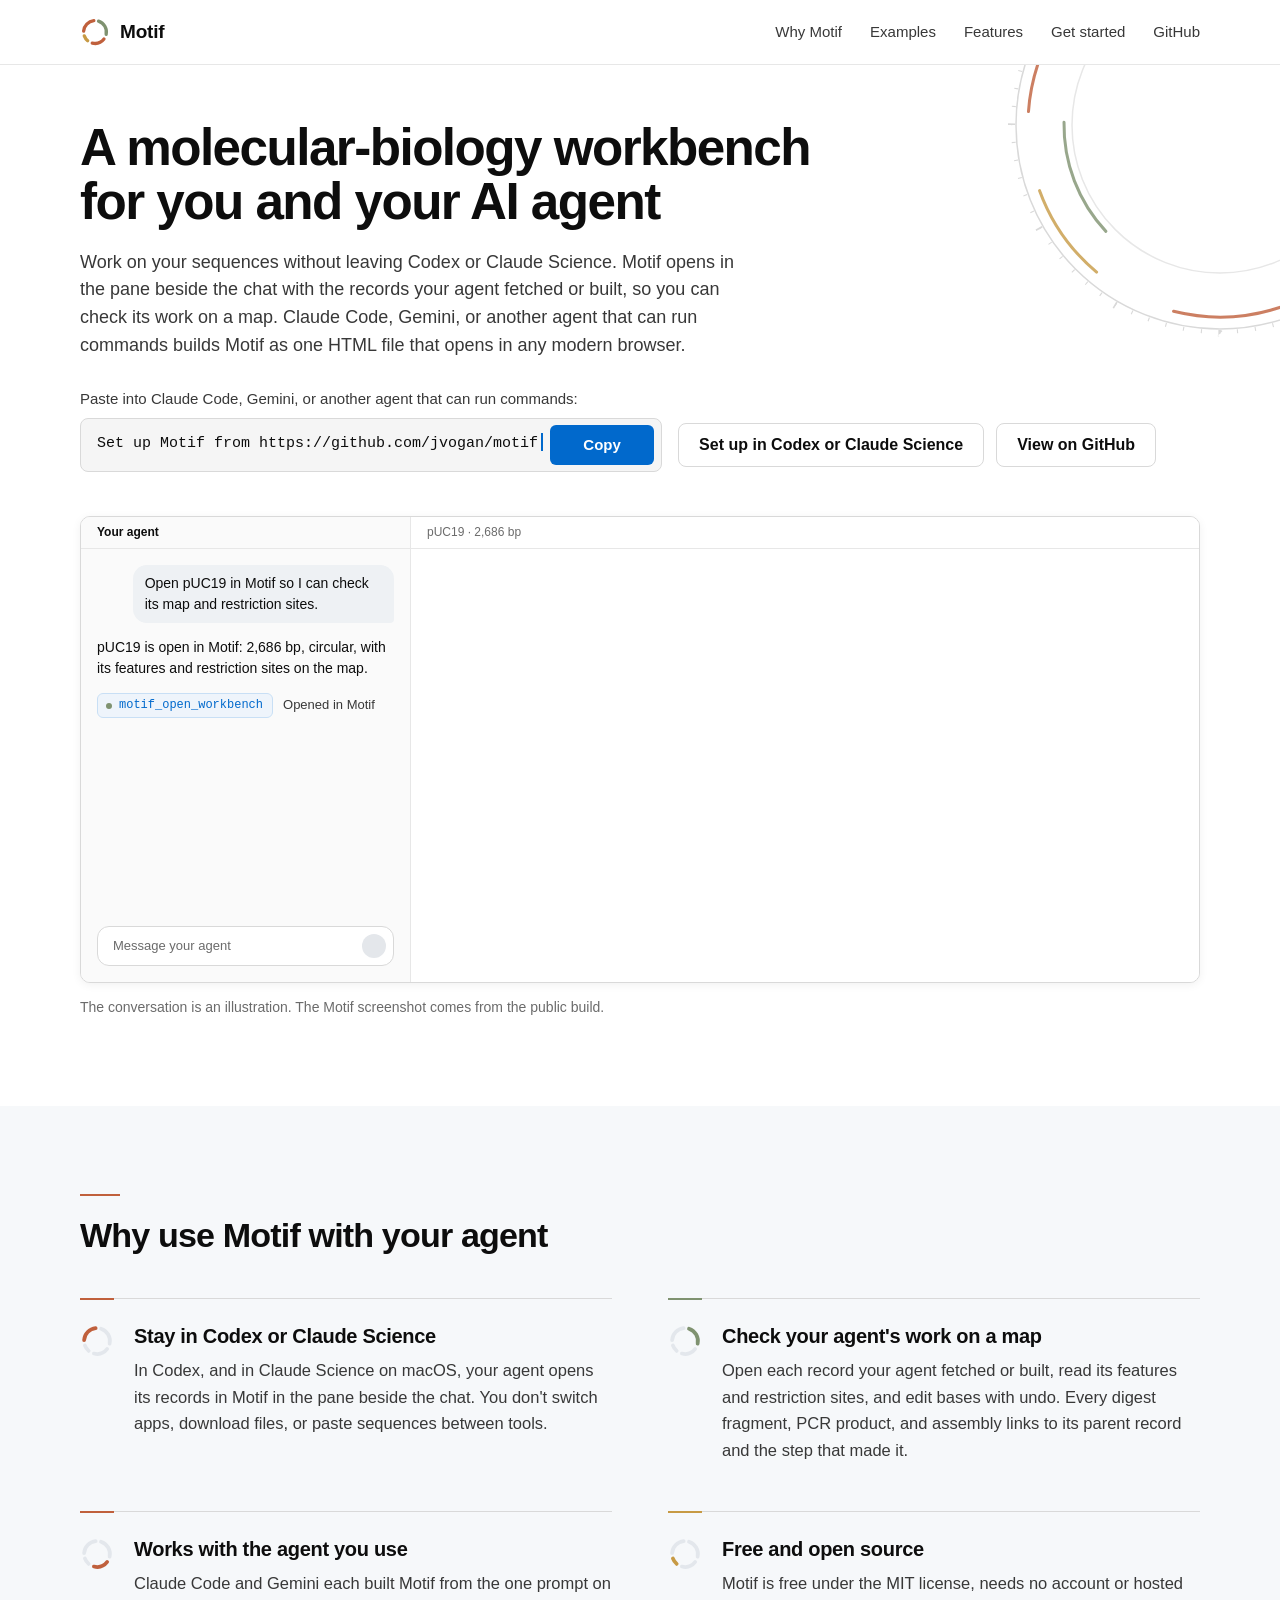
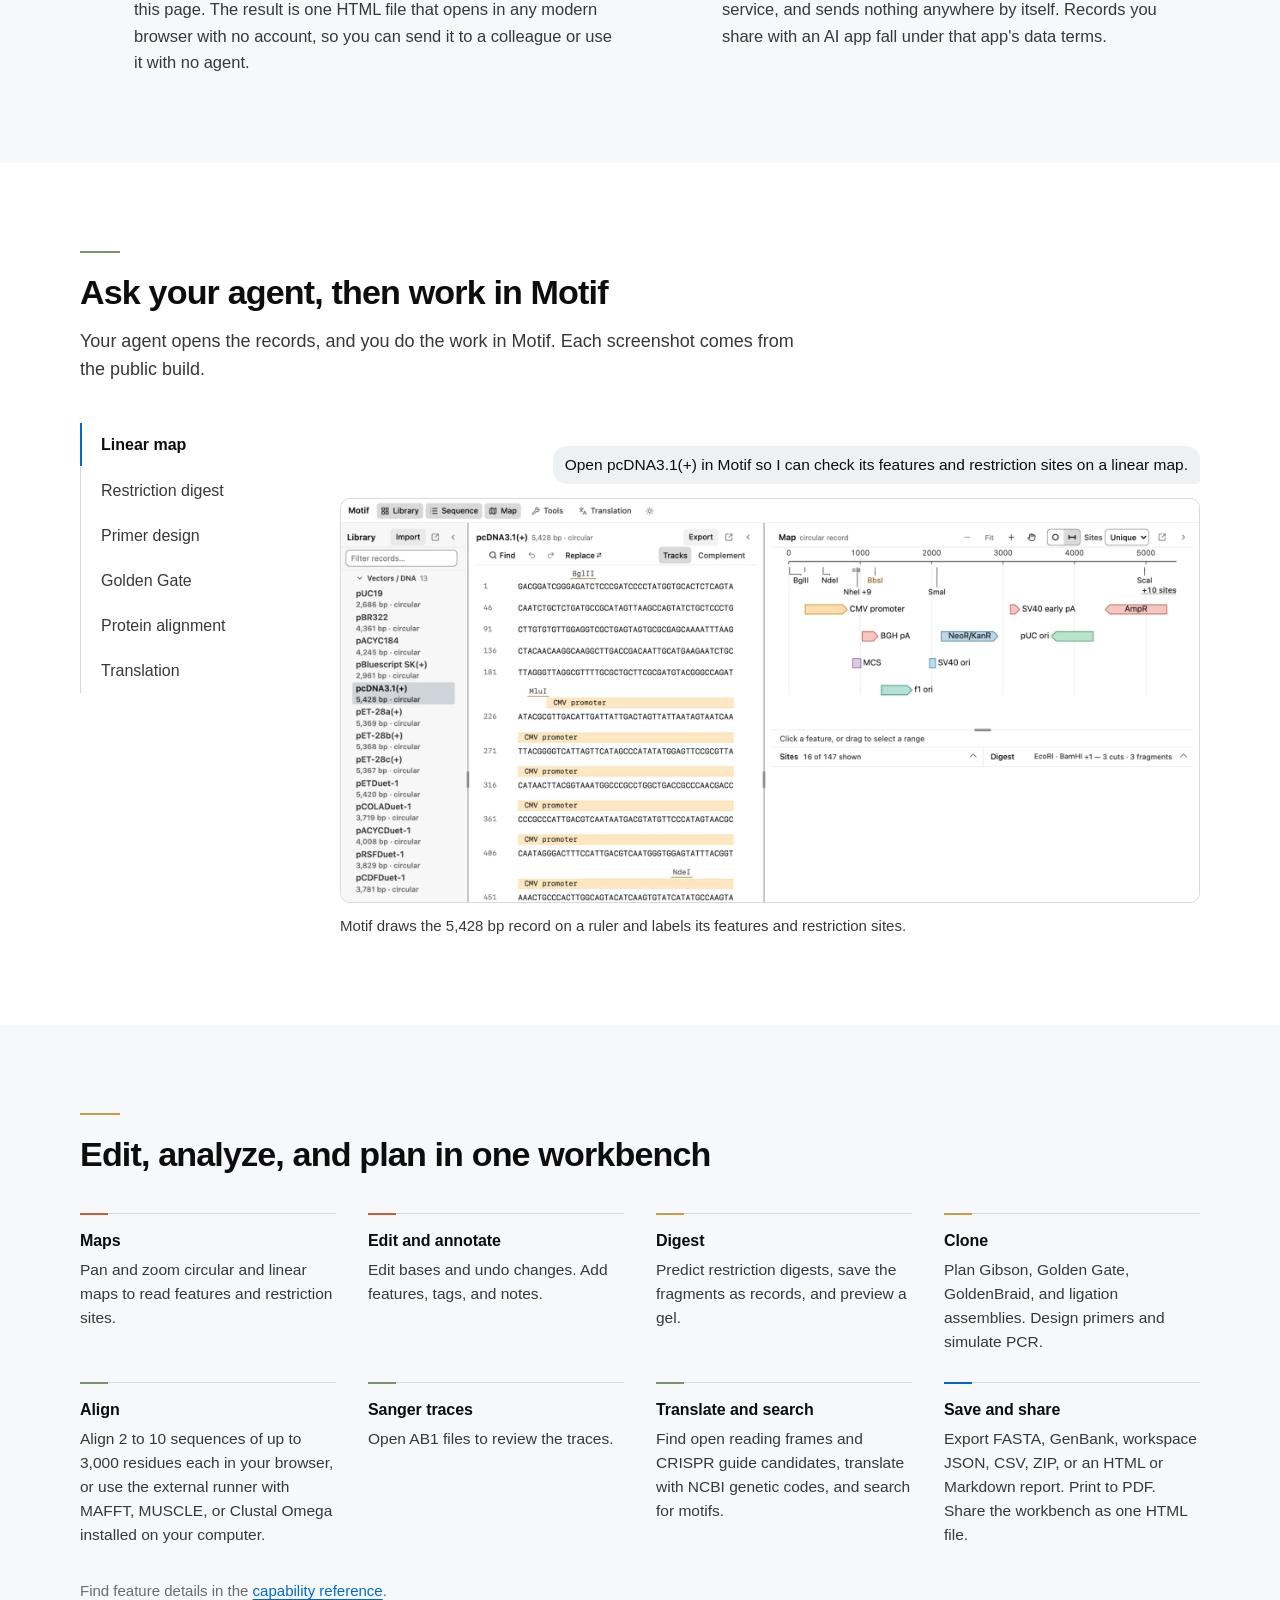
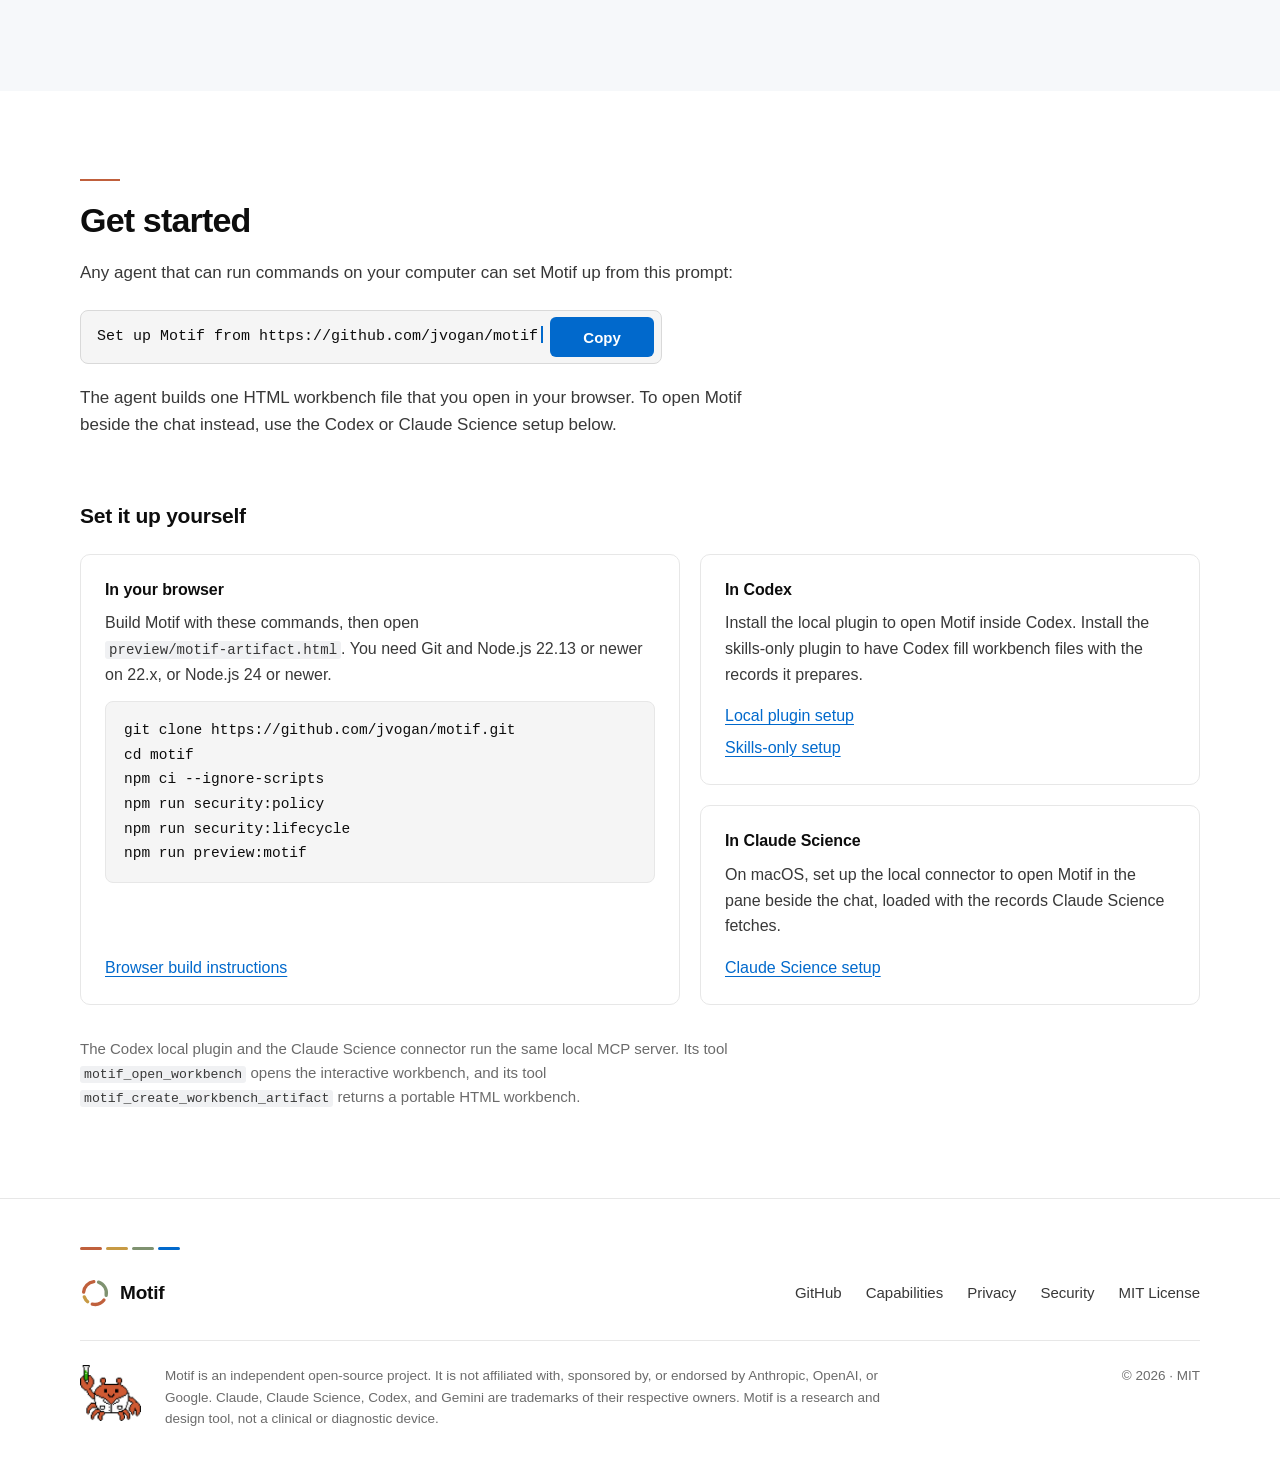
==== commit a9a34f06: "Redesign the landing page around working with your AI agent The page now leads with the setup prompt" ====
--- a/index.html
+++ b/index.html
@@ -123,7 +123,6 @@
         <li class="site-nav__wide"><a href="#benefits">Why Motif</a></li>
         <li class="site-nav__wide"><a href="#examples">Examples</a></li>
         <li class="site-nav__wide"><a href="#features">Features</a></li>
-        <li class="site-nav__wide"><a href="#demo">Demo</a></li>
         <li><a href="#start">Get started</a></li>
         <li><a href="https://github.com/jvogan/motif">GitHub</a></li>
       </ul>
@@ -365,25 +364,31 @@
     </div>
   </section>
 
-  <!-- The film is 1920x1080 and 15.8 MB, with its index at the start of the
-       file so it streams. preload="none" keeps the page from fetching any of
-       it until the visitor presses play; the poster fills the frame. -->
-  <section class="section" id="demo" aria-labelledby="demo-title" style="--rule: var(--sage)">
-    <div class="wrap reveal">
+  <!-- DEMO VIDEO SLOT. A new recording is in progress. To publish it:
+       1. Add assets/video/motif-demo.mp4 and assets/video/motif-demo-poster.jpg (1920x1080).
+       2. Set the caption's duration.
+       3. Move this <section> out of its <template> wrapper and remove its `hidden` attribute.
+       The <template> keeps the browser from requesting the video files before they exist.
+       4. Add a "Demo" link (#demo) to the nav. -->
+  <template id="demo-slot">
+  <section class="section" id="demo" aria-labelledby="demo-title" hidden>
+    <div class="wrap">
       <h2 id="demo-title">See it in Claude Science</h2>
-      <p class="section__lead">Claude Science fetches human KRAS, four GFP color variants, and pUC19 from two requests and opens them in Motif beside the chat. The rest of the film is work in Motif: a translation, DNA and protein alignments of the GFPs, a digest of pUC19, and a GenBank export.</p>
+      <p class="section__lead">Claude Science fetches records and opens them in Motif in the pane beside the chat.</p>
       <figure class="shot shot--video">
         <div class="shot__frame">
-          <video controls preload="none" playsinline poster="assets/video/motif-demo-poster.jpg" width="1920" height="1080">
+          <video controls preload="metadata" playsinline poster="assets/video/motif-demo-poster.jpg" width="1920" height="1080">
             <source src="assets/video/motif-demo.mp4" type="video/mp4" />
             <p>Your browser cannot play this video. <a href="assets/video/motif-demo.mp4">Download the MP4 file</a>.</p>
           </video>
         </div>
+        <figcaption>A Claude Science session · DURATION, with voiceover</figcaption>
       </figure>
     </div>
   </section>
-
-  <section class="section section--band" id="start" aria-labelledby="start-title" style="--rule: var(--rust)">
+  </template>
+
+  <section class="section" id="start" aria-labelledby="start-title" style="--rule: var(--rust)">
     <div class="wrap reveal">
       <h2 id="start-title">Get started</h2>
       <p class="prose">Any agent that can run commands on your computer can set Motif up from this prompt:</p>
--- a/css/styles.css
+++ b/css/styles.css
@@ -61,8 +61,7 @@
   box-sizing: border-box;
 }
 
-/* Elements that ship with the hidden attribute, such as the Copy buttons
-   before JS runs, stay hidden; no display rule may override it. */
+/* The demo section ships with the hidden attribute; no display rule may override it. */
 [hidden] {
   display: none !important;
 }
@@ -444,11 +443,6 @@
   background: var(--surface);
   border: 1px solid var(--border-strong);
   border-radius: var(--radius);
-}
-
-/* On the light band the grey box would almost disappear, so it turns white like the cards. */
-.section--band .prompt__box {
-  background: var(--bg);
 }
 
 .prompt__text {
@@ -905,11 +899,6 @@
   width: 100%;
 }
 
-/* The same gap under the lead as the examples and the feature list. */
-.shot--video {
-  margin-top: 40px;
-}
-
 .shot figcaption {
   margin-top: 12px;
   color: var(--text-muted);
